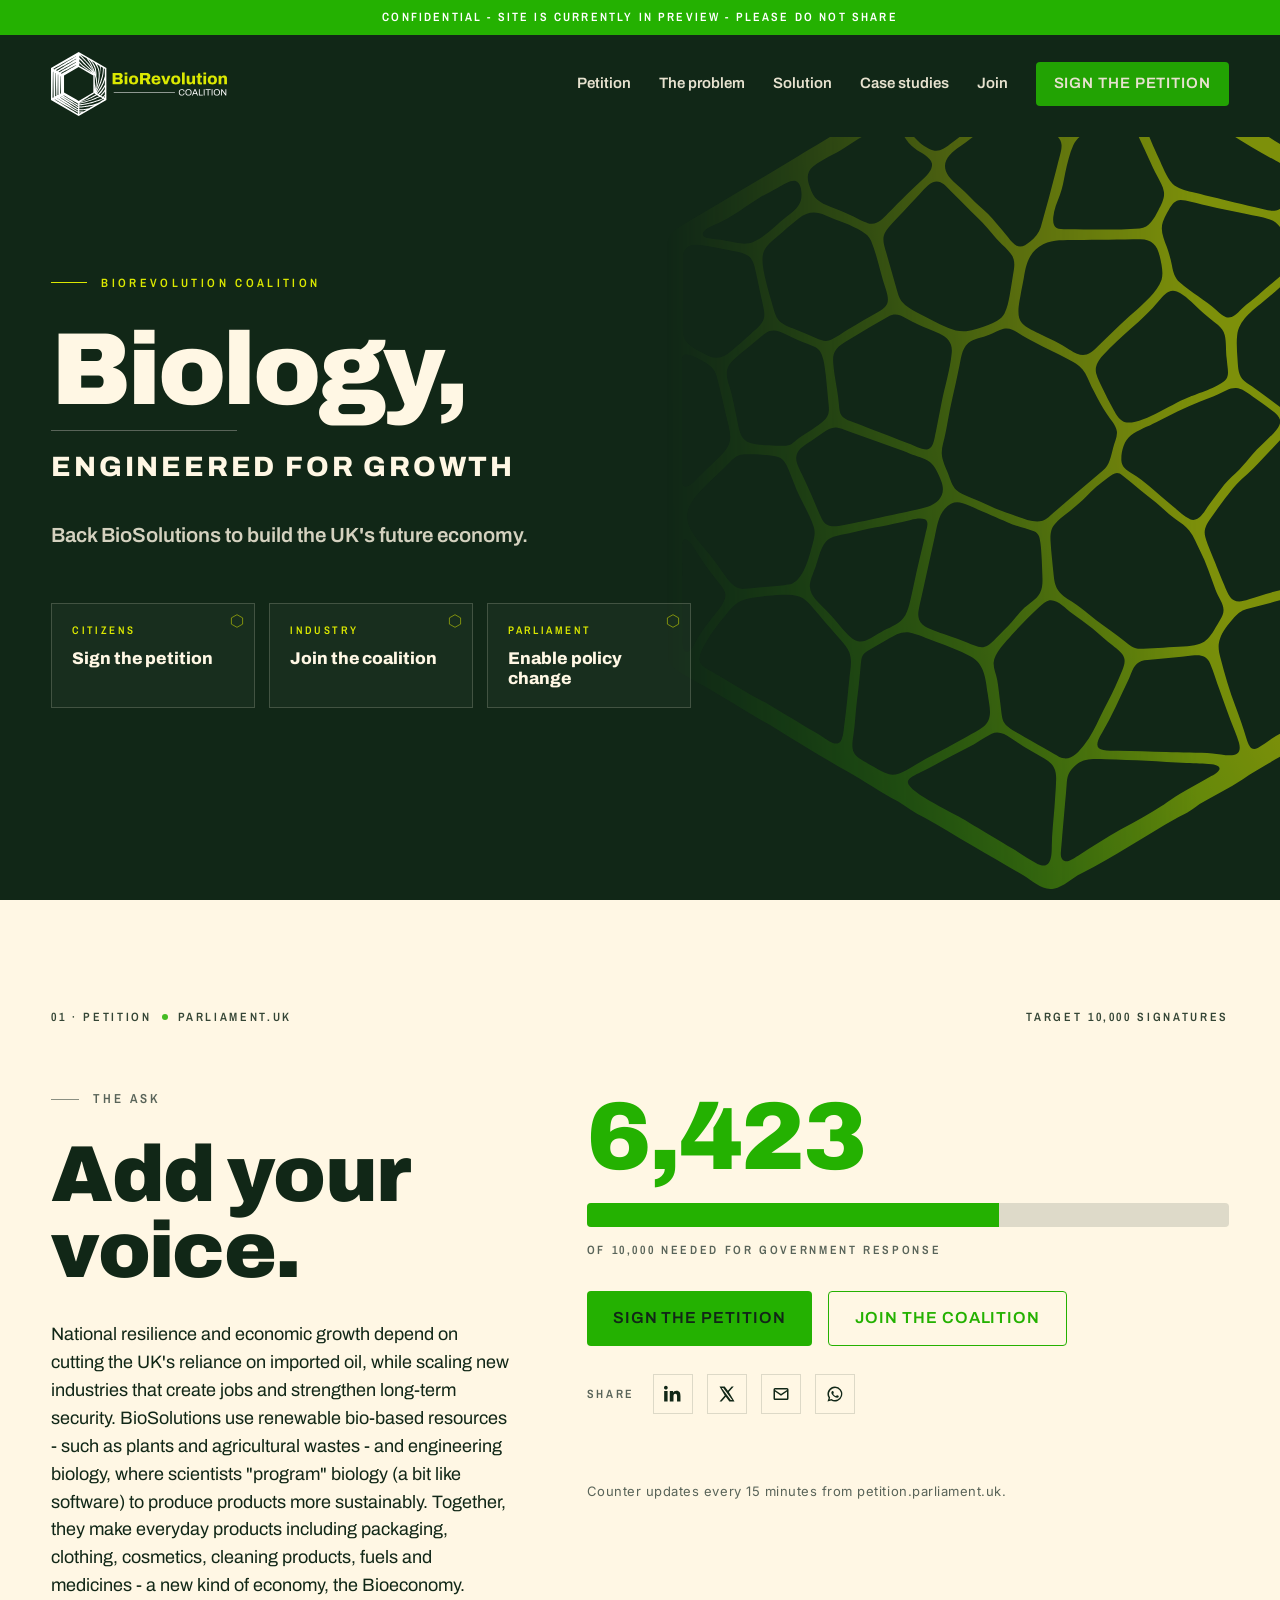
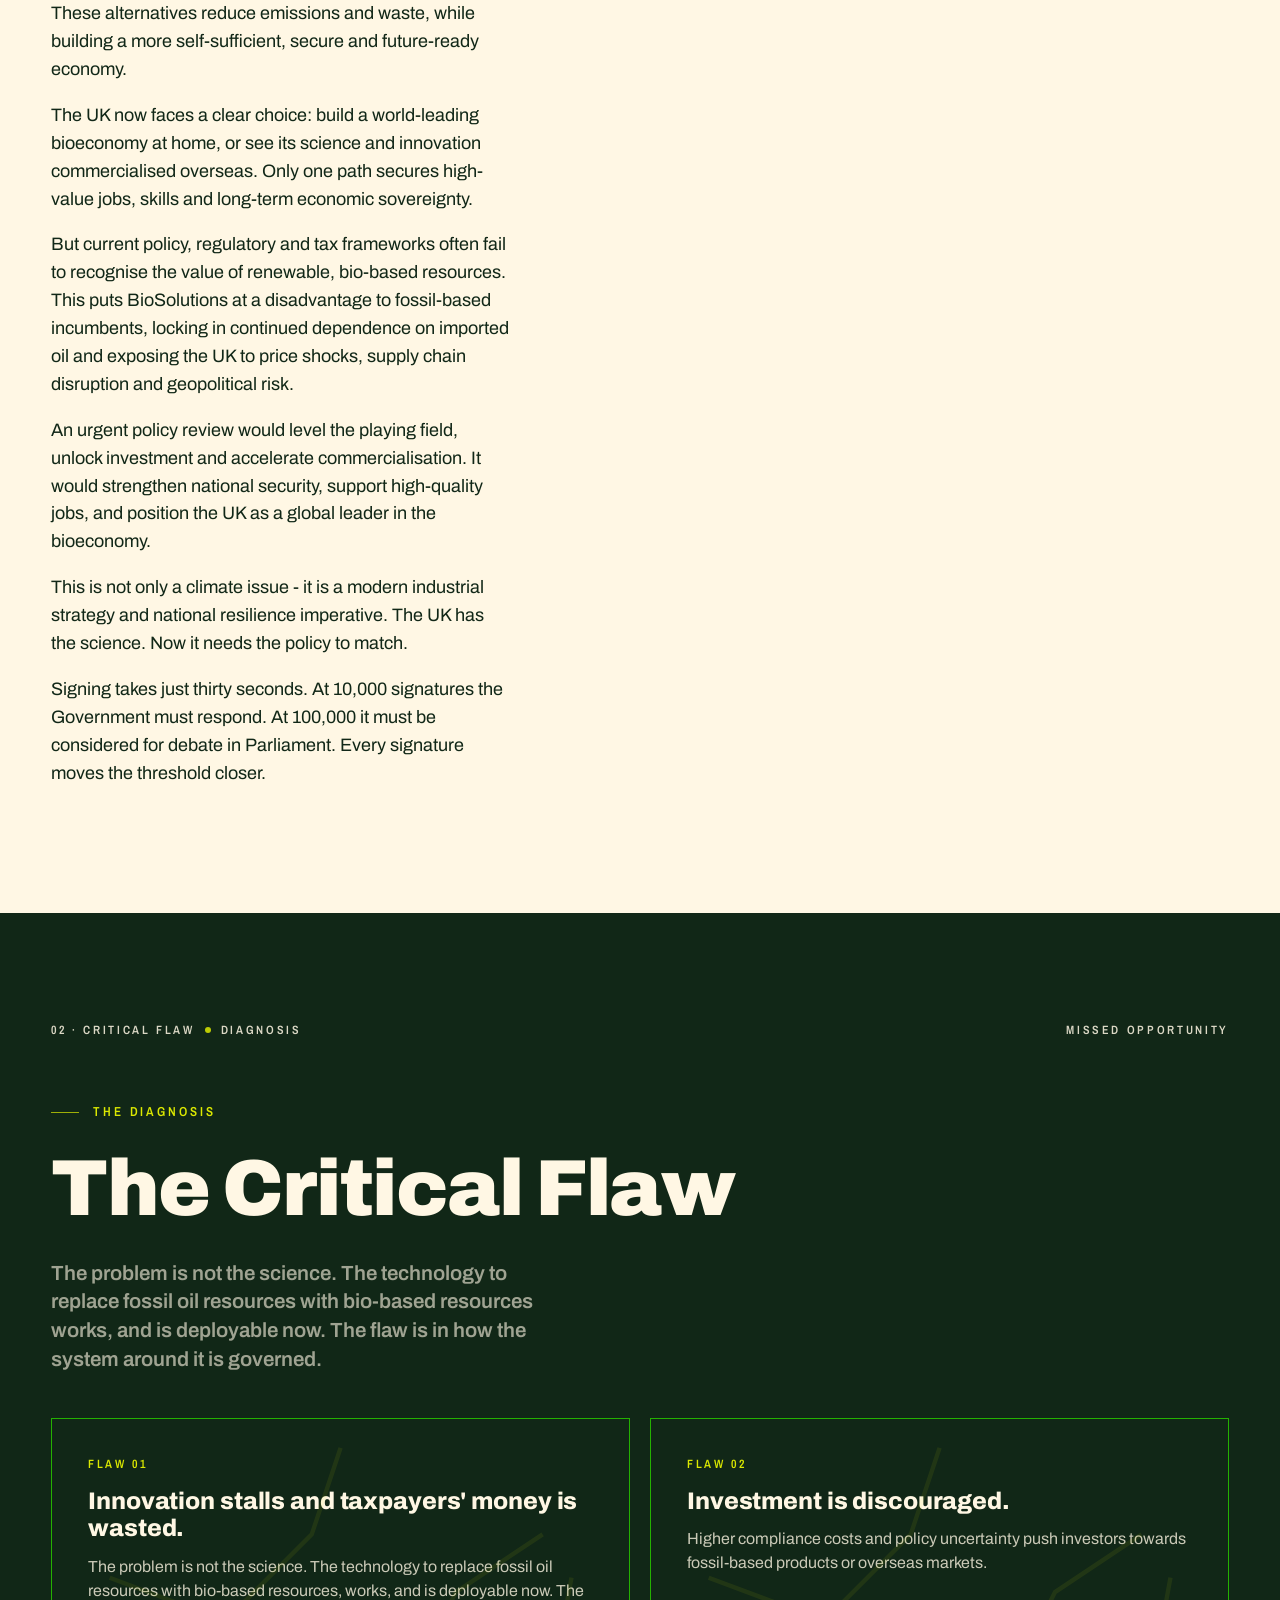
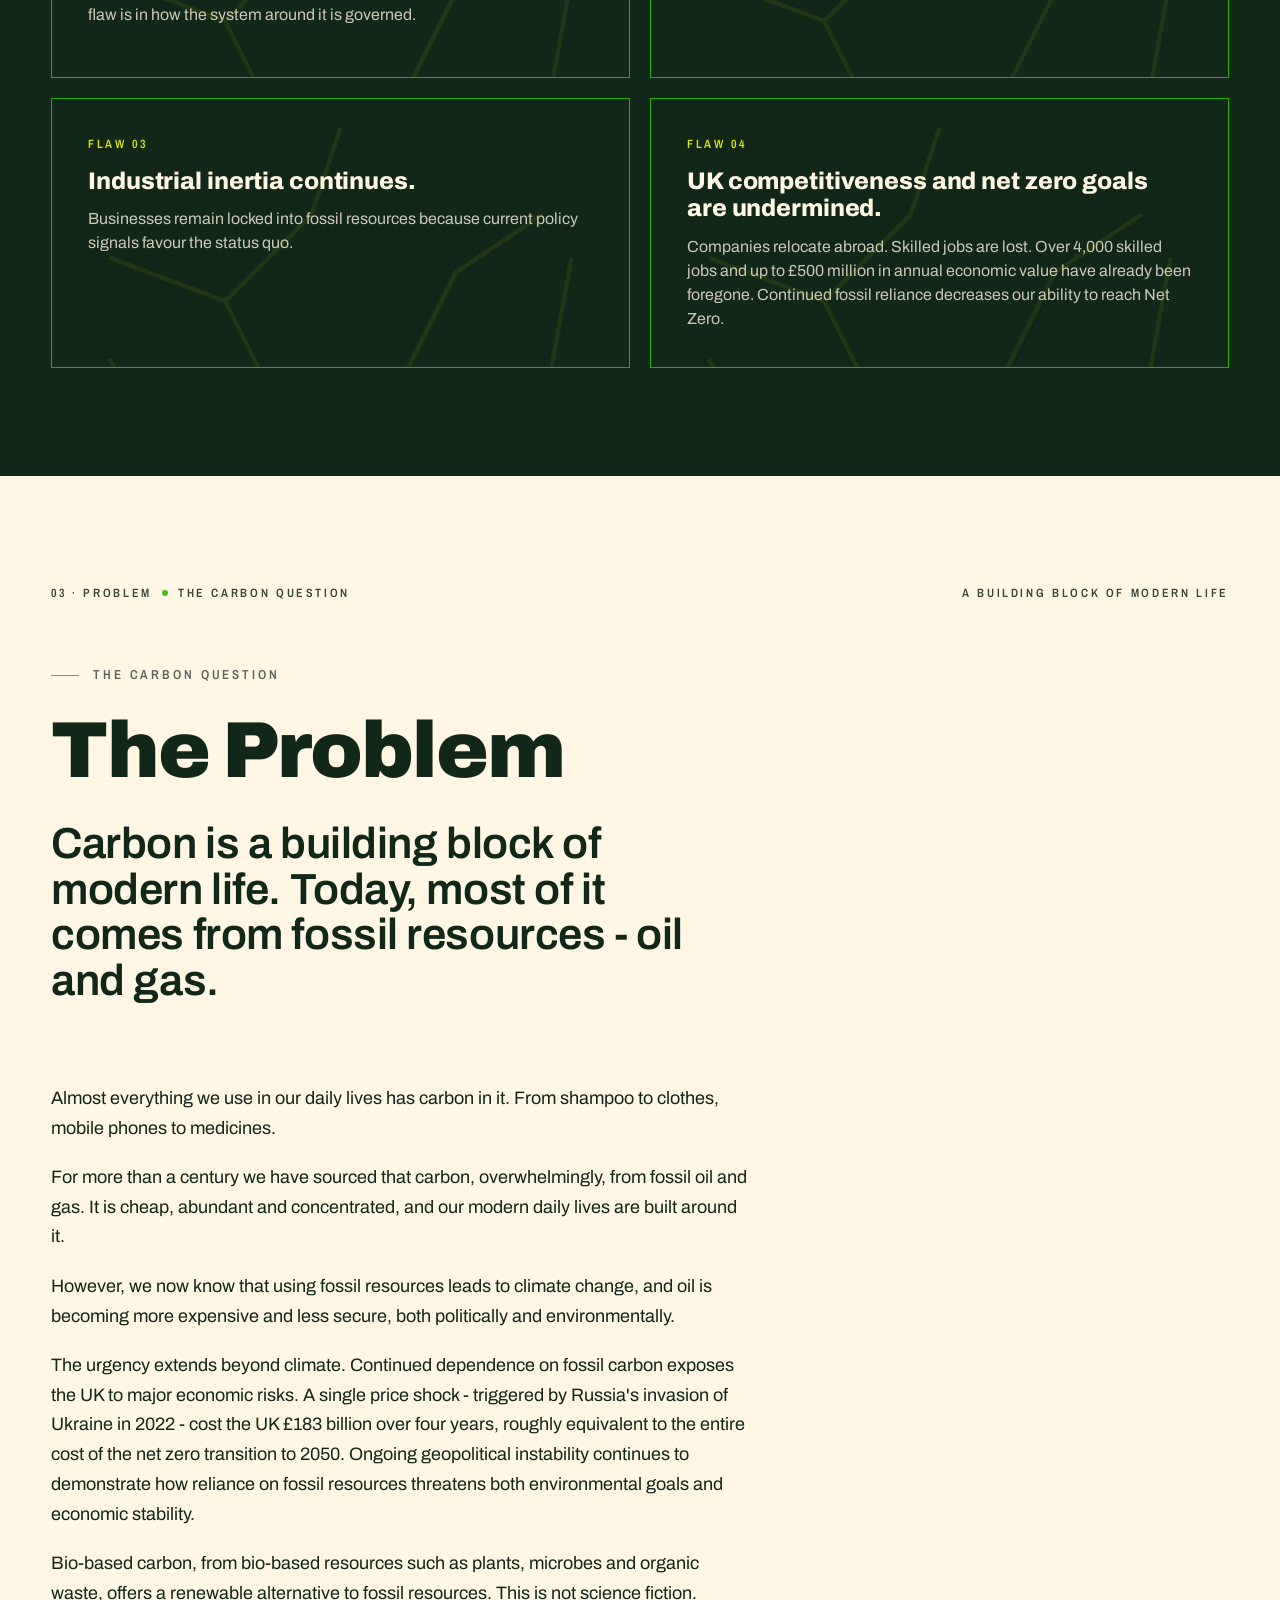
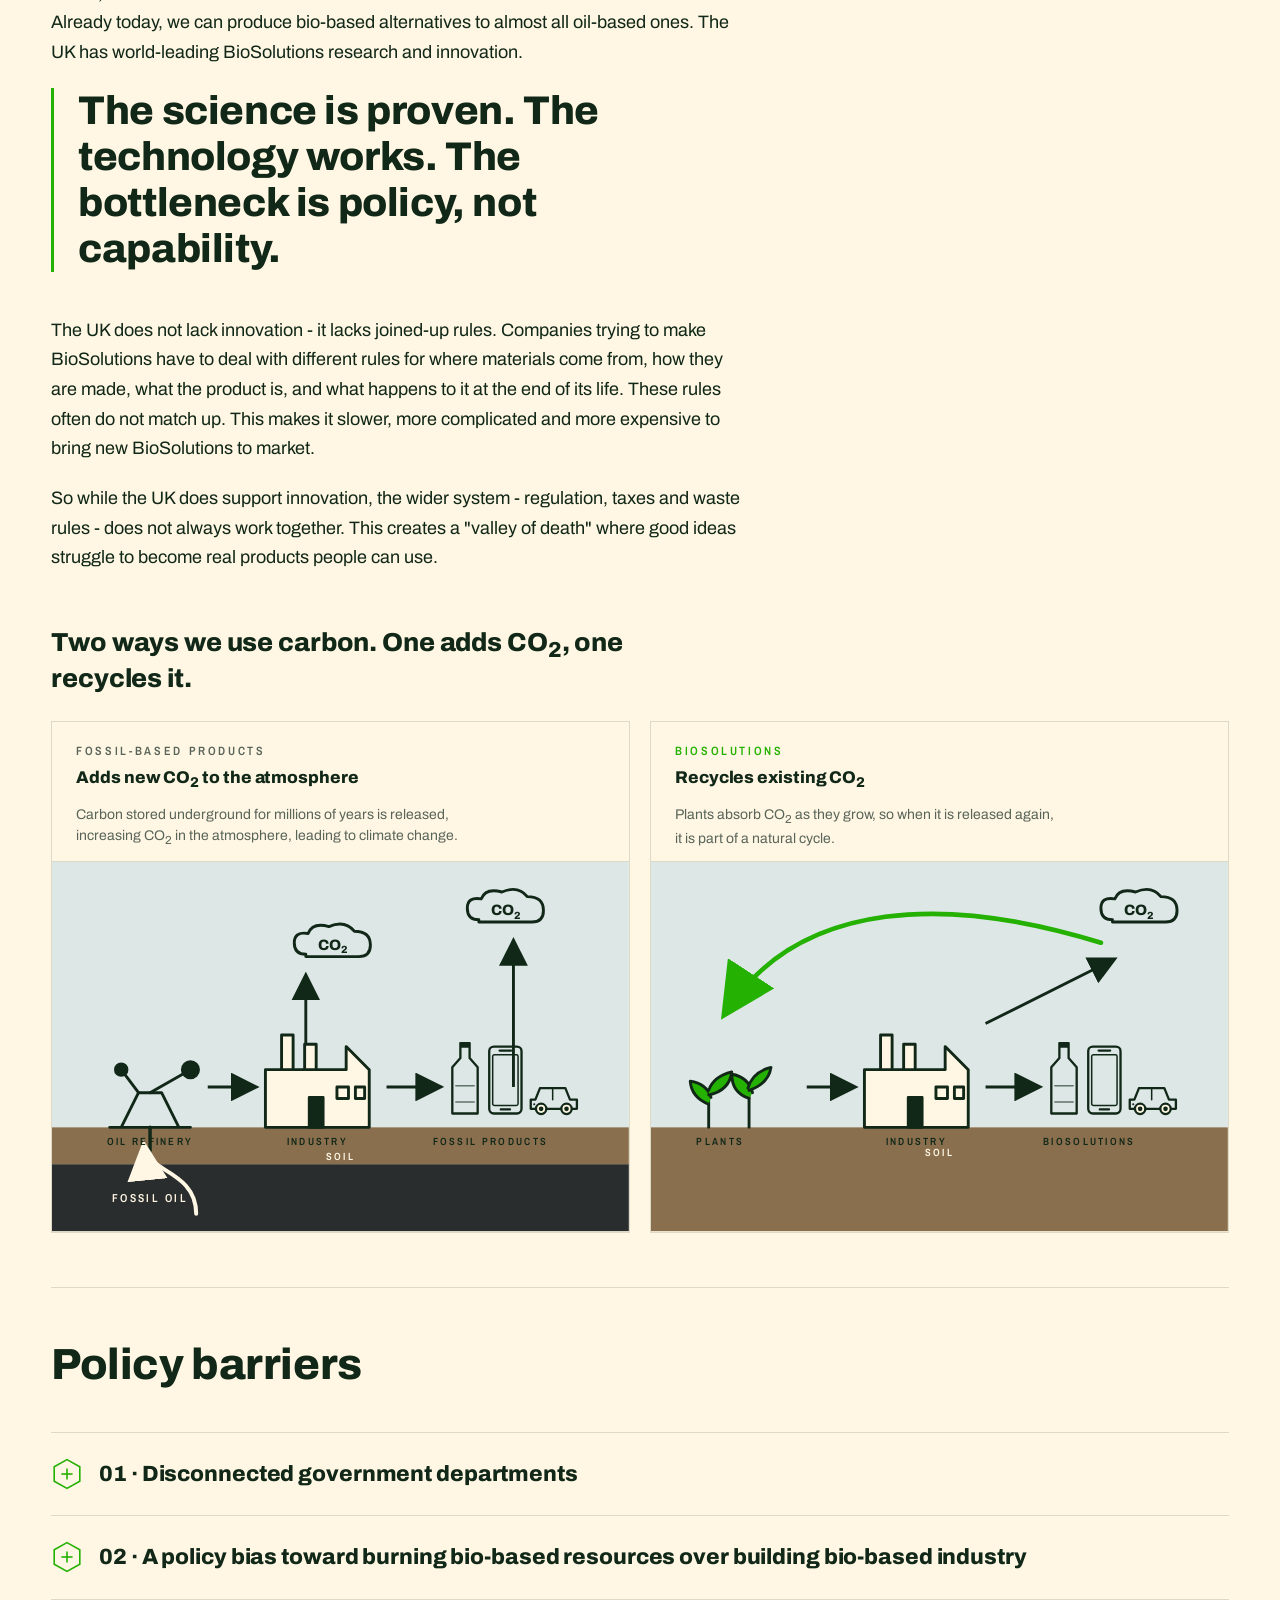
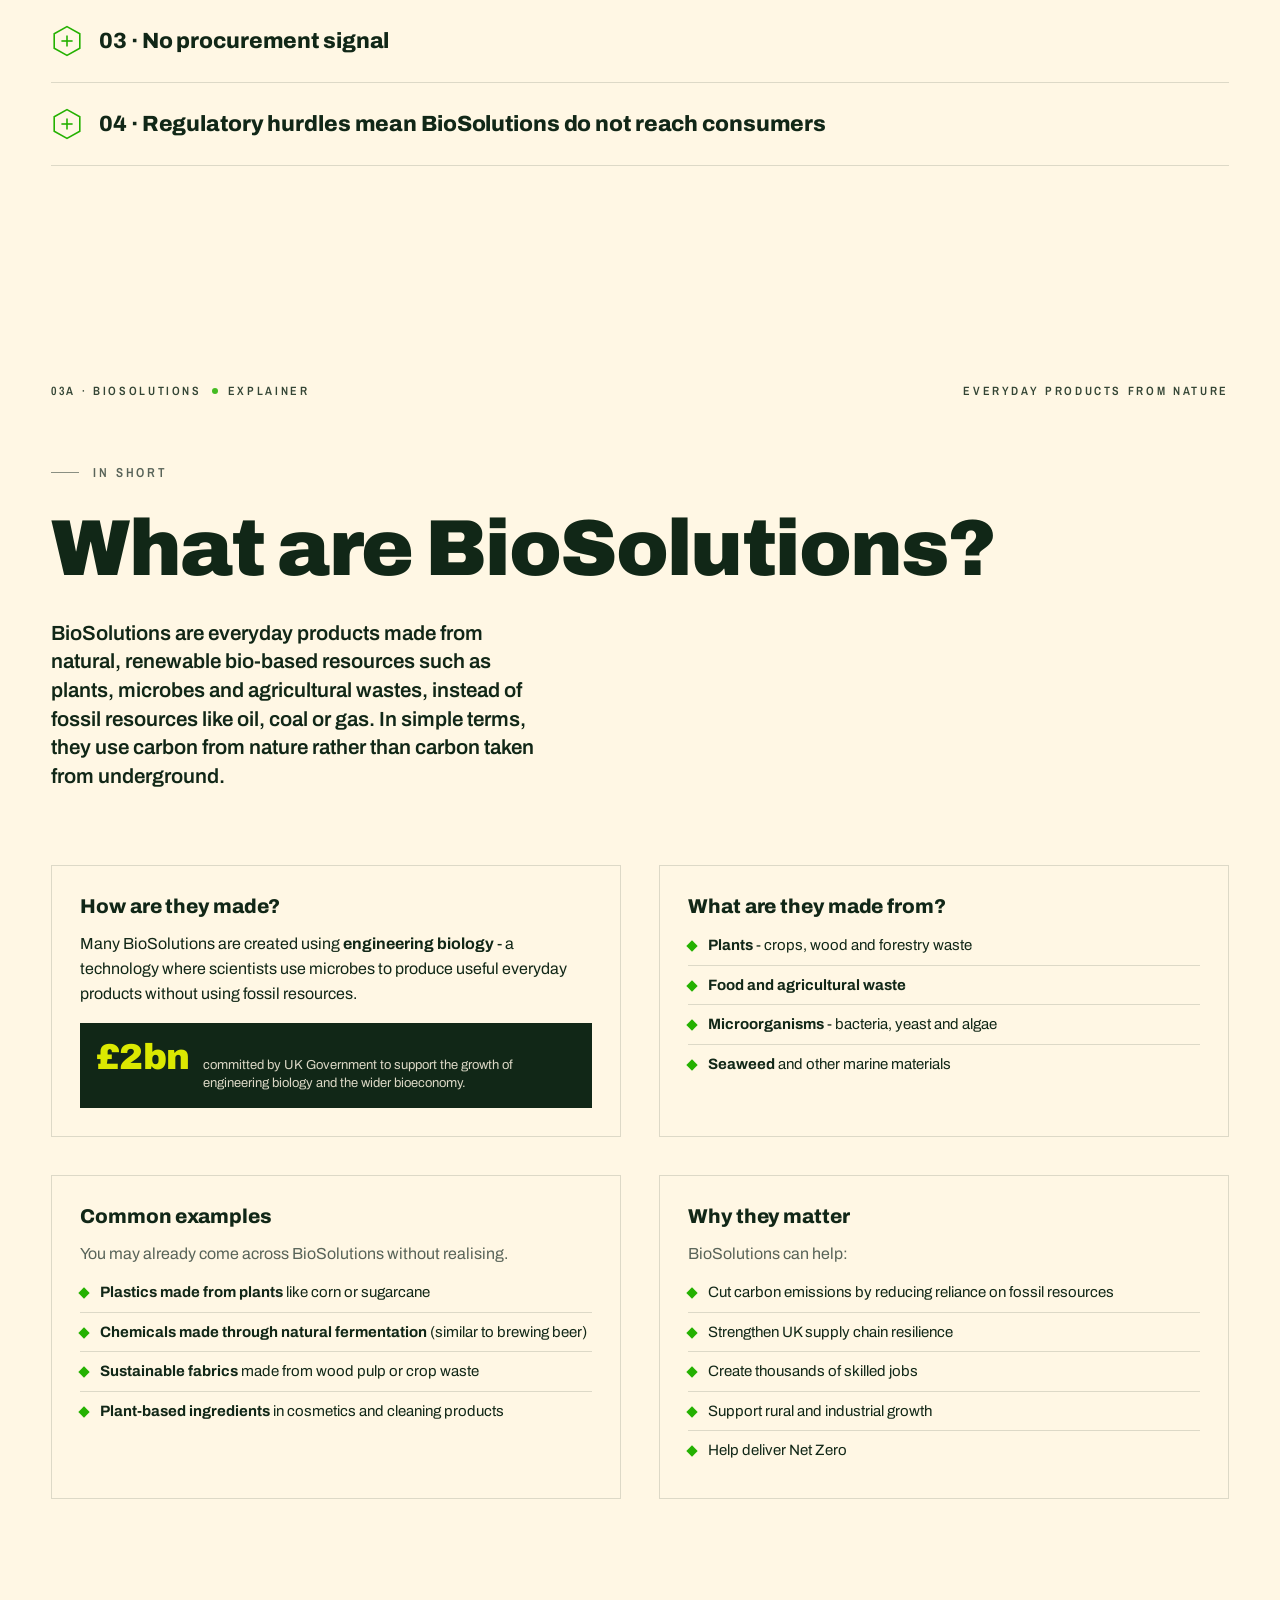
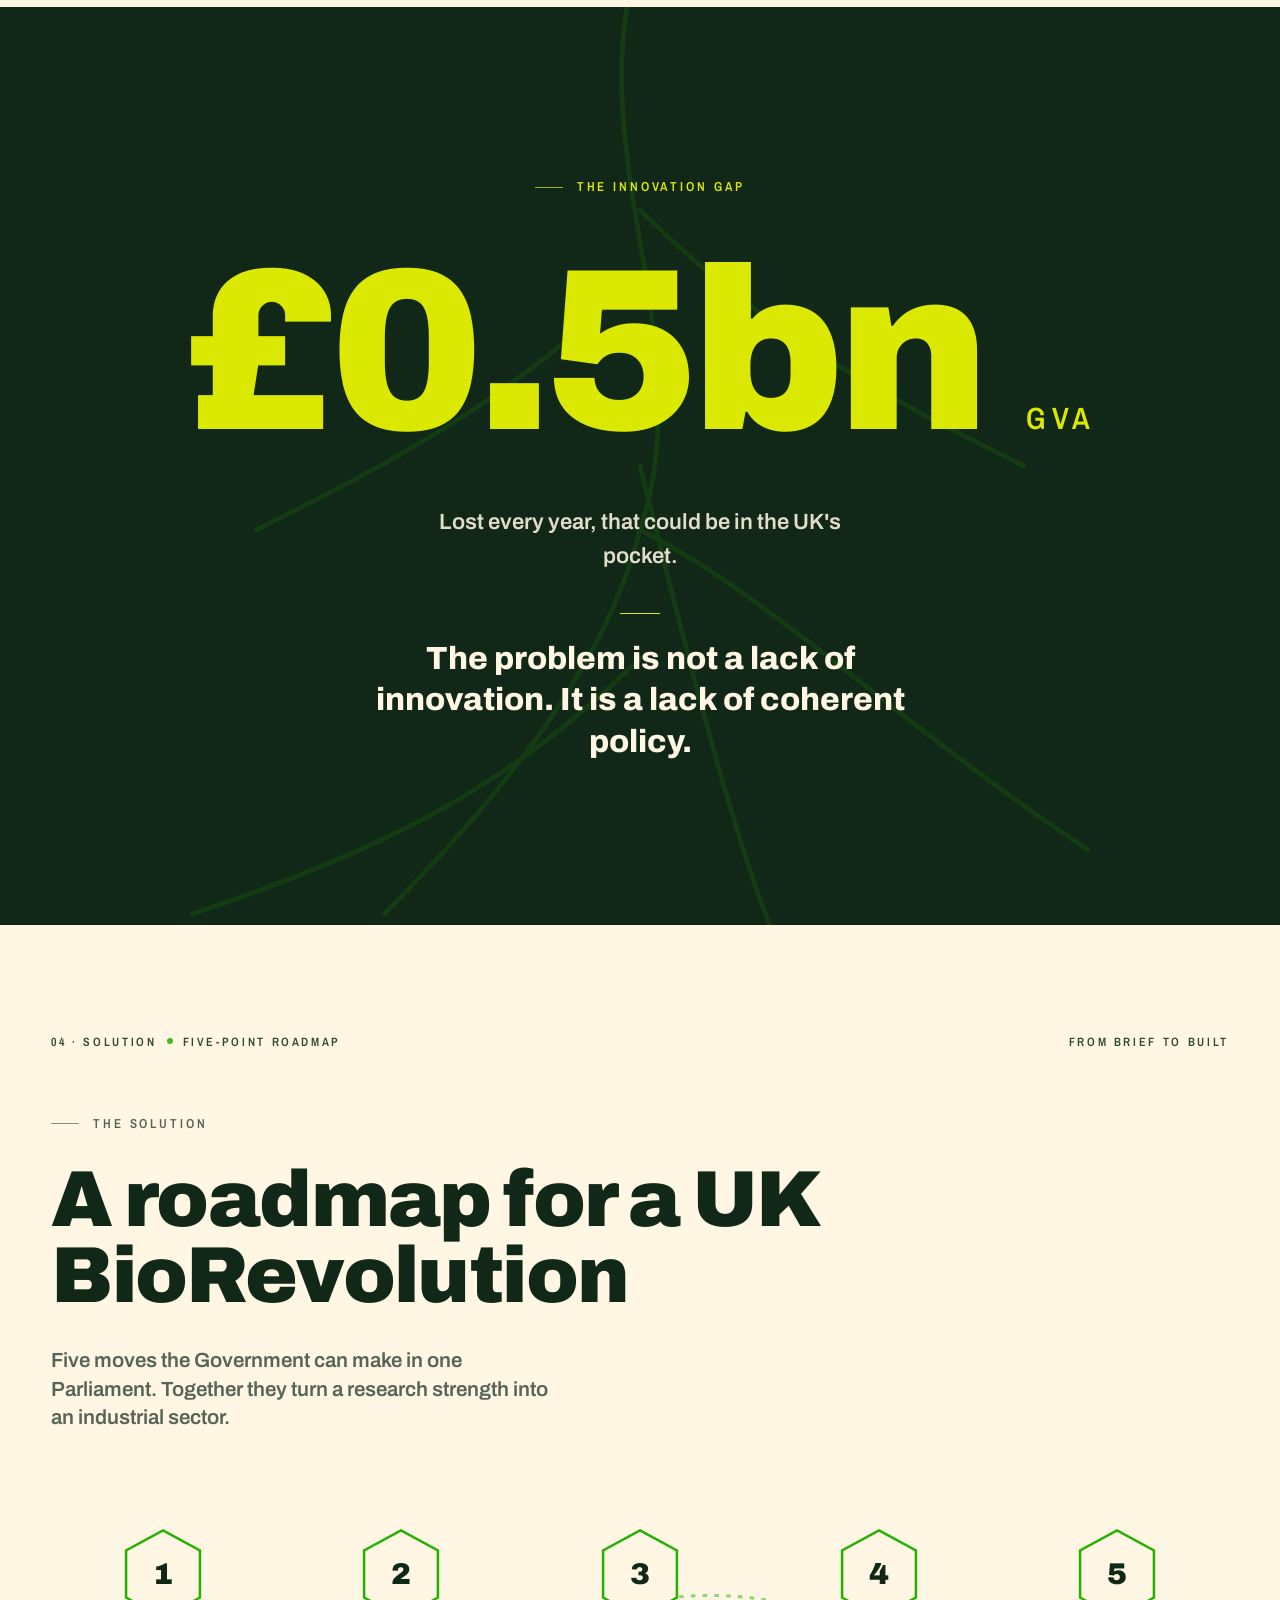
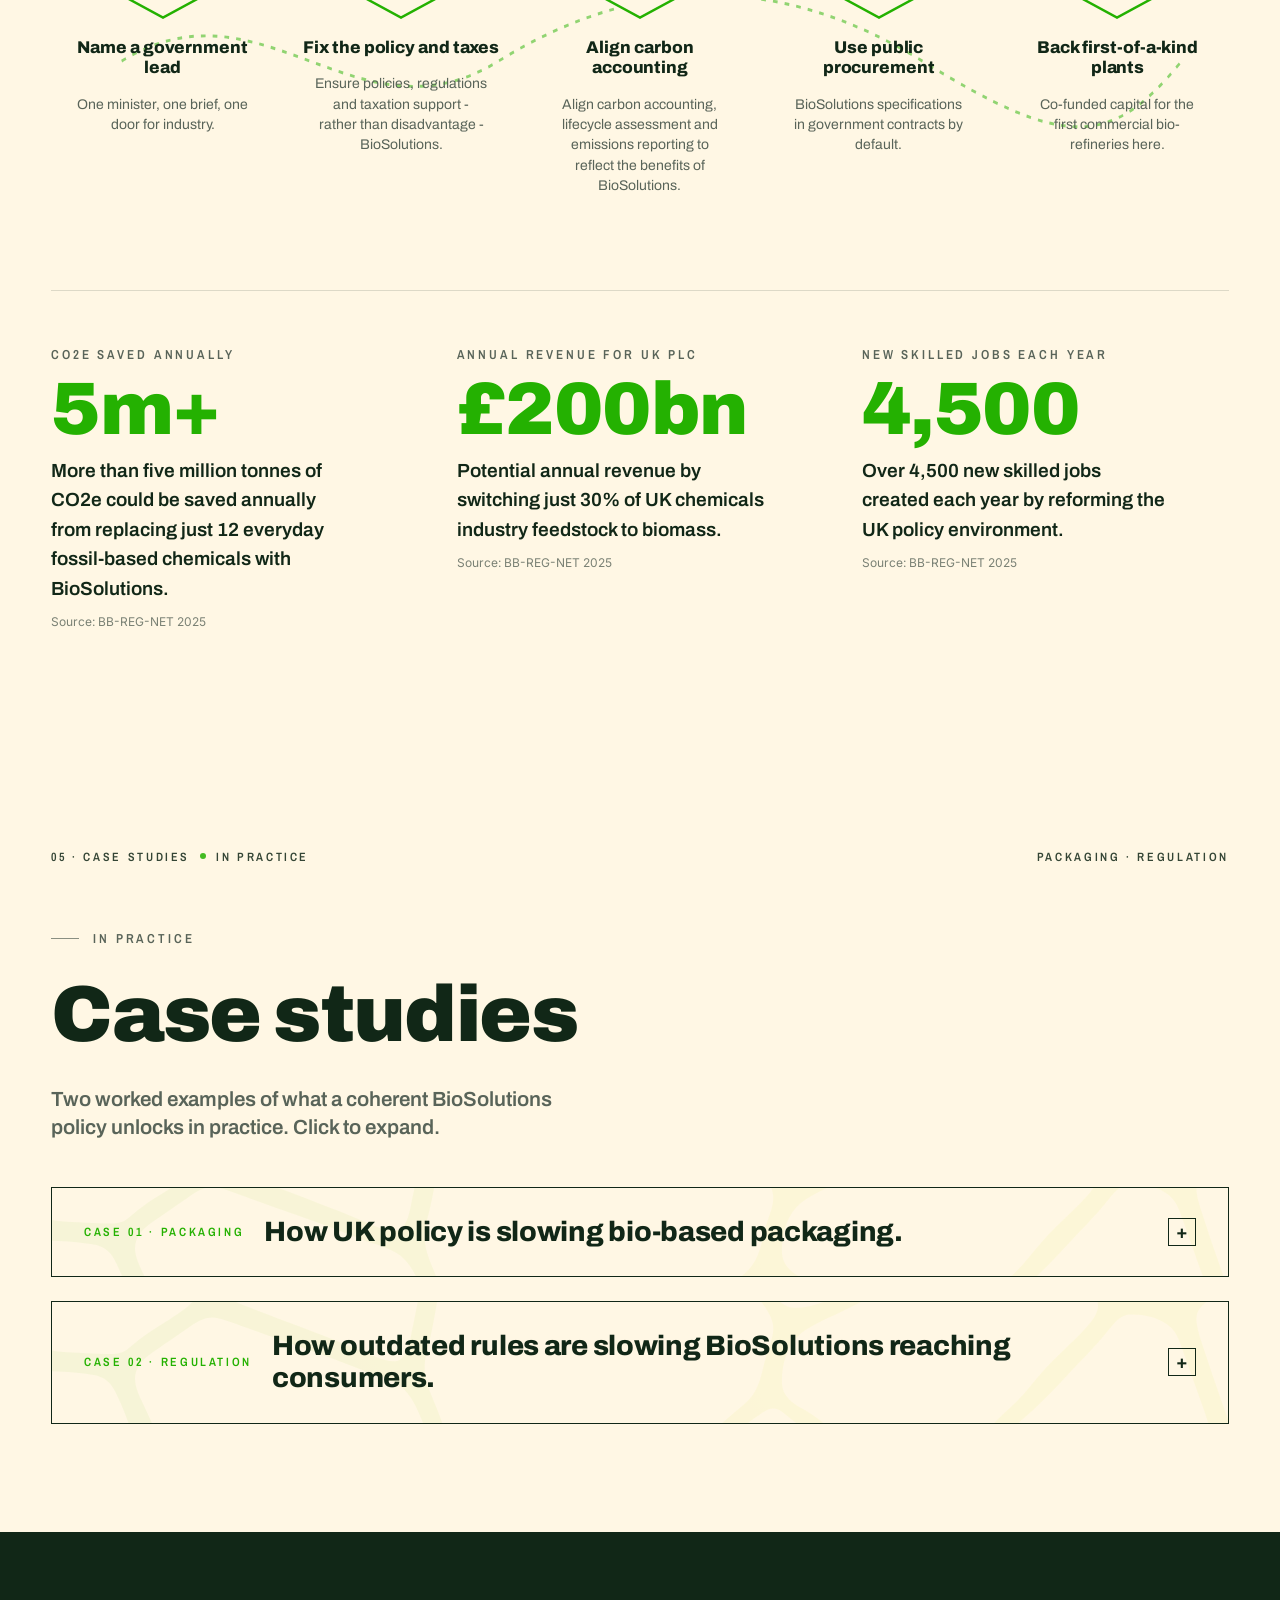
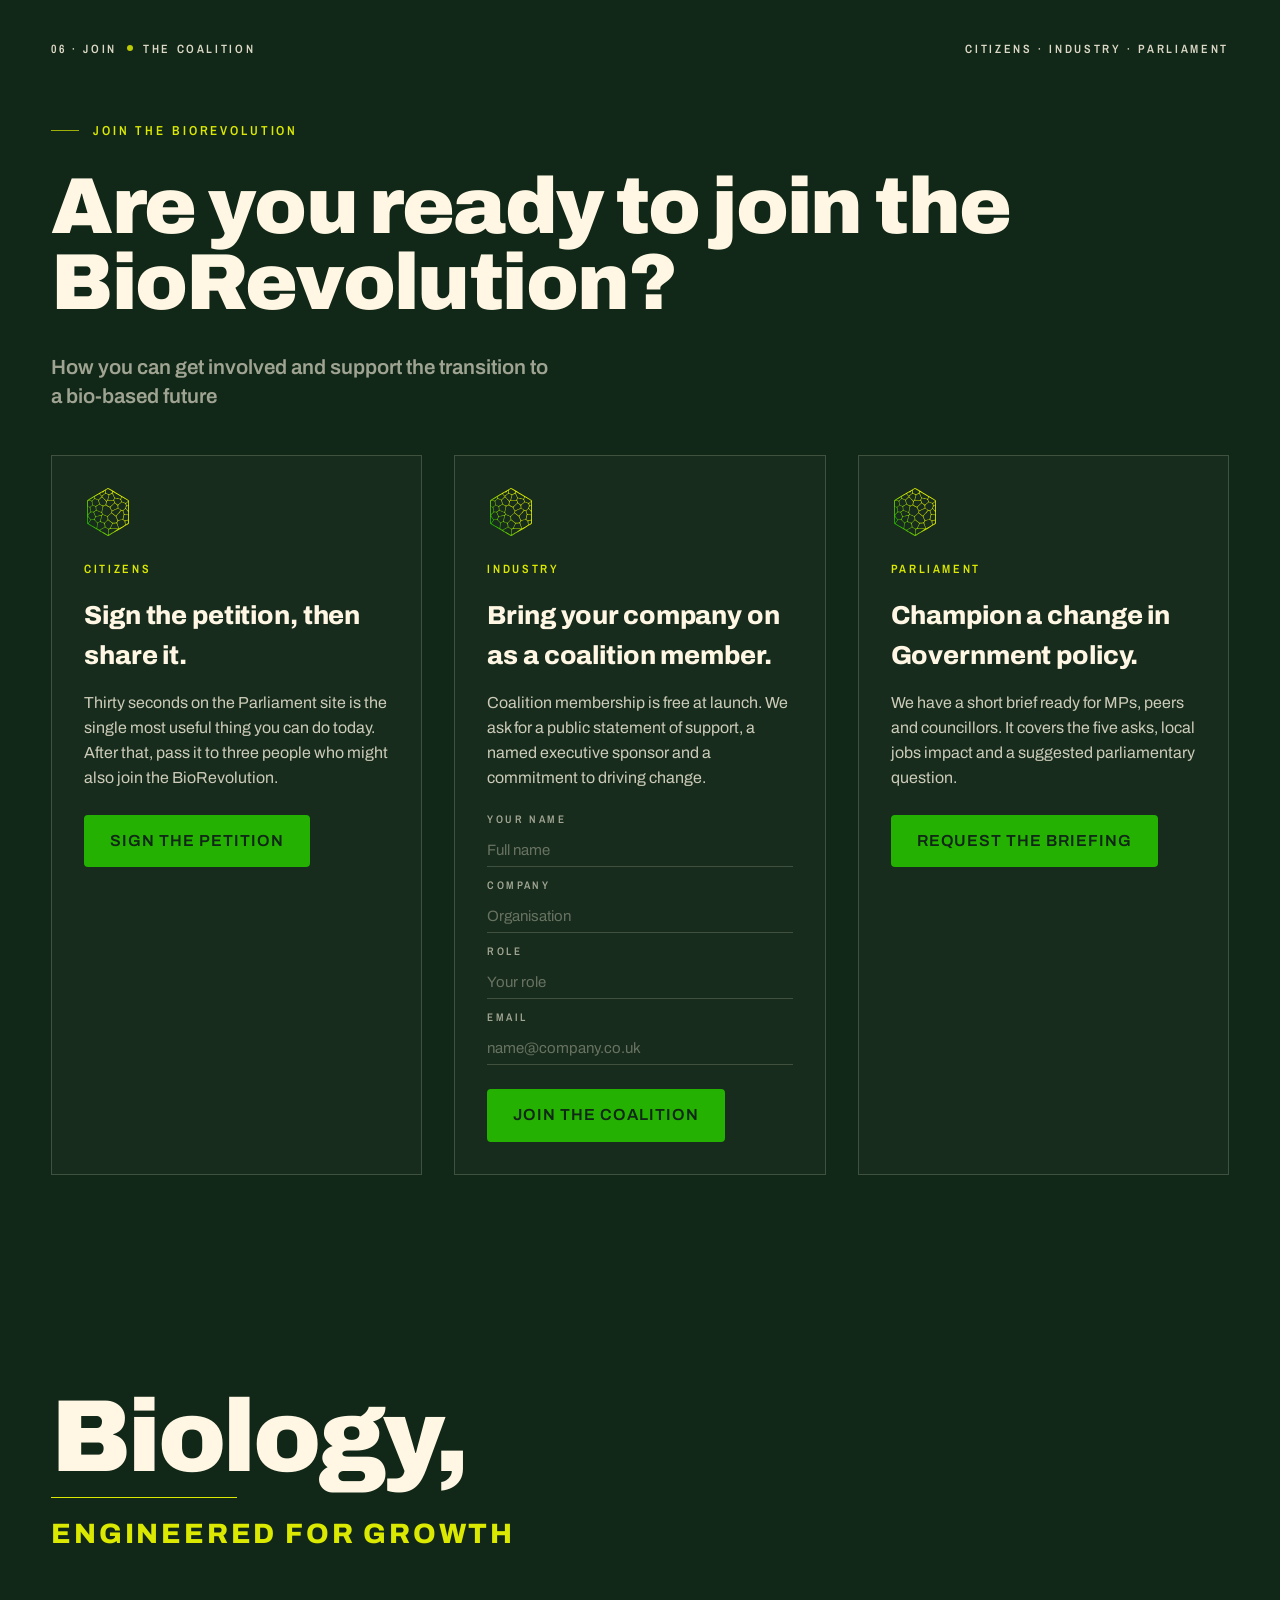
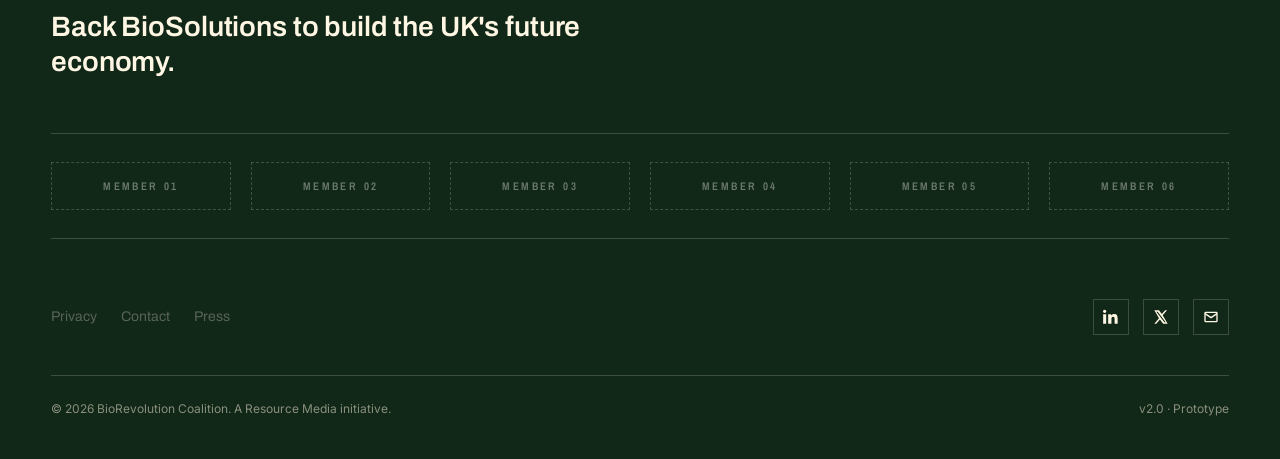
==== index.html @ d301759c "Apply Jen's feedback across the site - Hero and footer sub-strap switched to 'Back BioSolutions to b" ====
<!doctype html>
<html lang="en-GB">
<head>
  <meta charset="utf-8" />
  <meta name="viewport" content="width=device-width, initial-scale=1" />
  <title>BioRevolution Coalition — Biology, engineered for growth.</title>
  <meta name="description" content="Support the transition to bio-based carbon for the future economy. A coalition brief, and a UK parliamentary petition." />

  <link rel="preconnect" href="https://fonts.googleapis.com">
  <link rel="preconnect" href="https://fonts.gstatic.com" crossorigin>
  <link href="https://fonts.googleapis.com/css2?family=Archivo:wght@400;600;800;900&family=Archivo+Narrow:wght@600&family=Inter:wght@400;500&display=swap" rel="stylesheet">

  <meta name="robots" content="noindex, nofollow, noarchive, nosnippet" />
  <link rel="stylesheet" href="styles.css" />
</head>
<body>

<!-- Confidential banner -->
<div class="preview-banner" role="status">Confidential - site is currently in preview - please do not share</div>

<!-- =========================================================
     Sticky nav  (hidden on hero, solidifies past 80vh)
     ========================================================= -->
<nav class="site-nav" id="siteNav" aria-label="Primary">
  <a class="brand" href="#top">
    <img src="Images/BioRevolutions-white%20with%20yellow%20text.svg" alt="BioRevolution Coalition" />
  </a>
  <div class="links">
    <a href="#petition">Petition</a>
    <a href="#problem">The problem</a>
    <a href="#solution">Solution</a>
    <a href="#case-studies">Case studies</a>
    <a href="#join">Join</a>
    <a class="btn" href="#petition">Sign the petition</a>
  </div>
</nav>


<!-- =========================================================
     S1  HERO  (dark)
     ========================================================= -->
<section class="hero" id="top" aria-labelledby="heroStrap">
  <div class="hero-copy">
    <div class="eyebrow">BioRevolution Coalition</div>

    <!-- Strapline lockup (reserved treatment) -->
    <div class="lockup" id="heroStrap">
      <div class="one">Biology,</div>
      <div class="rule-line"></div>
      <div class="two-l">Engineered for growth</div>
    </div>

    <p class="deck">Back BioSolutions to build the UK's future economy.</p>

    <!-- Three audience CTAs -->
    <div class="cta-audiences" role="list">
      <a href="#petition" role="listitem">
        <span class="who">Citizens</span>
        <span class="action">Sign the petition</span>
      </a>
      <a href="#join" role="listitem">
        <span class="who">Industry</span>
        <span class="action">Join the coalition</span>
      </a>
      <a href="#join" role="listitem">
        <span class="who">Parliament</span>
        <span class="action">Enable policy change</span>
      </a>
    </div>
  </div>

  <!-- Hero art: Organic Lattice -->
  <div class="hero-art" aria-hidden="true">
    <img src="Images/Organic-Lattice1.svg" alt="" />
  </div>

</section>


<!-- =========================================================
     S2  PETITION  (light)
     ========================================================= -->
<section class="bk light" id="petition" aria-labelledby="petitionH2">
  <div class="wrap">
    <div class="running">
      <span>01 · Petition<span class="dot"></span>Parliament.uk</span>
      <span>Target 10,000 signatures</span>
    </div>

    <div class="petition-grid">
      <div>
        <span class="label">The ask</span>
        <h2 class="h1" id="petitionH2">Add your voice.</h2>

        <div class="body">
          <p>National resilience and economic growth depend on cutting the UK's reliance on imported oil, while scaling new industries that create jobs and strengthen long-term security. BioSolutions use renewable bio-based resources - such as plants and agricultural wastes - and engineering biology, where scientists "program" biology (a bit like software) to produce products more sustainably. Together, they make everyday products including packaging, clothing, cosmetics, cleaning products, fuels and medicines - a new kind of economy, the Bioeconomy. These alternatives reduce emissions and waste, while building a more self-sufficient, secure and future-ready economy.</p>

          <p>The UK now faces a clear choice: build a world-leading bioeconomy at home, or see its science and innovation commercialised overseas. Only one path secures high-value jobs, skills and long-term economic sovereignty.</p>

          <p>But current policy, regulatory and tax frameworks often fail to recognise the value of renewable, bio-based resources. This puts BioSolutions at a disadvantage to fossil-based incumbents, locking in continued dependence on imported oil and exposing the UK to price shocks, supply chain disruption and geopolitical risk.</p>

          <p>An urgent policy review would level the playing field, unlock investment and accelerate commercialisation. It would strengthen national security, support high-quality jobs, and position the UK as a global leader in the bioeconomy.</p>

          <p>This is not only a climate issue - it is a modern industrial strategy and national resilience imperative. The UK has the science. Now it needs the policy to match.</p>

          <p>Signing takes just thirty seconds. At 10,000 signatures the Government must respond. At 100,000 it must be considered for debate in Parliament. Every signature moves the threshold closer.</p>
        </div>
      </div>

      <div>
        <div class="progress" aria-label="Petition progress">
          <div class="count" id="petitionCount">6,423</div>
          <div class="track"><div class="fill" id="petitionFill" style="width: 64.23%;"></div></div>
          <div class="cap">Of 10,000 needed for government response</div>
        </div>

        <div class="btn-row" style="margin-top: 32px;">
          <a class="btn" href="#" target="_blank" rel="noopener">Sign the petition</a>
          <a class="btn secondary" href="#join">Join the coalition</a>
        </div>

        <div class="share-strip" aria-label="Share">
          <span class="lbl">Share</span>

          <a href="#" aria-label="Share on LinkedIn">
            <svg viewBox="0 0 24 24" fill="currentColor" aria-hidden="true"><path d="M4.98 3.5C4.98 4.88 3.87 6 2.5 6S0 4.88 0 3.5 1.12 1 2.5 1s2.48 1.12 2.48 2.5zM.22 8h4.56v14H.22V8zm7.5 0h4.37v1.92h.06c.61-1.15 2.1-2.36 4.33-2.36 4.63 0 5.48 3.04 5.48 7v7.44h-4.56v-6.6c0-1.57-.03-3.6-2.2-3.6-2.2 0-2.54 1.72-2.54 3.49V22H7.72V8z"/></svg>
          </a>
          <a href="#" aria-label="Share on X">
            <svg viewBox="0 0 24 24" fill="currentColor" aria-hidden="true"><path d="M18.244 2H21l-6.52 7.45L22 22h-6.82l-4.76-6.22L4.8 22H2l7-8 -7-12h6.92l4.29 5.66L18.244 2zM17 20h2L7 4H5l12 16z"/></svg>
          </a>
          <a href="#" aria-label="Share by email">
            <svg viewBox="0 0 24 24" fill="none" stroke="currentColor" stroke-width="2" aria-hidden="true"><rect x="3" y="5" width="18" height="14" rx="1"/><path d="M3 7l9 6 9-6"/></svg>
          </a>
          <a href="#" aria-label="Share on WhatsApp">
            <svg viewBox="0 0 24 24" fill="currentColor" aria-hidden="true"><path d="M12 2a10 10 0 00-8.46 15.3L2 22l4.85-1.27A10 10 0 1012 2zm0 18a8 8 0 01-4.08-1.12l-.29-.17-2.88.75.77-2.8-.19-.3A8 8 0 1112 20zm4.55-5.58c-.25-.12-1.47-.72-1.7-.8s-.4-.12-.56.13-.64.8-.79.97-.29.19-.54.06a6.5 6.5 0 01-1.92-1.19 7.22 7.22 0 01-1.33-1.66c-.14-.24 0-.37.11-.49s.25-.29.37-.43a1.72 1.72 0 00.24-.41.45.45 0 000-.43c-.06-.12-.56-1.35-.77-1.84s-.4-.42-.56-.43h-.47a.9.9 0 00-.65.3 2.74 2.74 0 00-.86 2.05 4.75 4.75 0 001 2.5 10.89 10.89 0 004.15 3.67 4.8 4.8 0 002.93.61 2.48 2.48 0 001.63-1.15 2.02 2.02 0 00.14-1.15c-.06-.1-.23-.17-.48-.29z"/></svg>
          </a>
        </div>

        <p class="caption pad-t">Counter updates every 15 minutes from petition.parliament.uk. <!-- PLACEHOLDER: prototype uses hard-coded value; wire to API in phase 4 --></p>
      </div>
    </div>
  </div>
</section>


<!-- =========================================================
     S3  CRITICAL FLAW  (dark)
     ========================================================= -->
<section class="bk dark" id="flaw" aria-labelledby="flawH2">
  <div class="wrap">
    <div class="running">
      <span>02 · Critical flaw<span class="dot"></span>Diagnosis</span>
      <span>Missed opportunity</span>
    </div>

    <span class="label">The diagnosis</span>
    <h2 class="h1" id="flawH2">The Critical Flaw</h2>
    <p class="lead muted tight">The problem is not the science. The technology to replace fossil oil resources with bio-based resources works, and is deployable now. The flaw is in how the system around it is governed.</p>

    <div class="flaw-grid">
      <article class="hex-card">
        <div class="n">Flaw 01</div>
        <h4>Innovation stalls and taxpayers' money is wasted.</h4>
        <p>The problem is not the science. The technology to replace fossil oil resources with bio-based resources, works, and is deployable now. The flaw is in how the system around it is governed.</p>
      </article>
      <article class="hex-card">
        <div class="n">Flaw 02</div>
        <h4>Investment is discouraged.</h4>
        <p>Higher compliance costs and policy uncertainty push investors towards fossil-based products or overseas markets.</p>
      </article>
      <article class="hex-card">
        <div class="n">Flaw 03</div>
        <h4>Industrial inertia continues.</h4>
        <p>Businesses remain locked into fossil resources because current policy signals favour the status quo.</p>
      </article>
      <article class="hex-card">
        <div class="n">Flaw 04</div>
        <h4>UK competitiveness and net zero goals are undermined.</h4>
        <p>Companies relocate abroad. Skilled jobs are lost. Over 4,000 skilled jobs and up to £500 million in annual economic value have already been foregone. Continued fossil reliance decreases our ability to reach Net Zero.</p>
      </article>
    </div>
  </div>
</section>


<!-- =========================================================
     S4  THE PROBLEM  (light, long-read)
     ========================================================= -->
<section class="bk light" id="problem" aria-labelledby="problemH2">
  <div class="wrap">
    <div class="running">
      <span>03 · Problem<span class="dot"></span>The carbon question</span>
      <span>A building block of modern life</span>
    </div>

    <span class="label">The carbon question</span>
    <h2 class="h1" id="problemH2">The Problem</h2>
    <h3 class="h2" style="font-weight: 600; max-width: 26ch;">Carbon is a building block of modern life. Today, most of it comes from fossil resources - oil and gas.</h3>

    <div class="problem-body pad-t">
      <p>Almost everything we use in our daily lives has carbon in it. From shampoo to clothes, mobile phones to medicines.</p>

      <p>For more than a century we have sourced that carbon, overwhelmingly, from fossil oil and gas. It is cheap, abundant and concentrated, and our modern daily lives are built around it.</p>

      <p>However, we now know that using fossil resources leads to climate change, and oil is becoming more expensive and less secure, both politically and environmentally.</p>

      <p>The urgency extends beyond climate. Continued dependence on fossil carbon exposes the UK to major economic risks. A single price shock - triggered by Russia's invasion of Ukraine in 2022 - cost the UK £183 billion over four years, roughly equivalent to the entire cost of the net zero transition to 2050. Ongoing geopolitical instability continues to demonstrate how reliance on fossil resources threatens both environmental goals and economic stability.</p>

      <p>Bio-based carbon, from bio-based resources such as plants, microbes and organic waste, offers a renewable alternative to fossil resources. This is not science fiction. Already today, we can produce bio-based alternatives to almost all oil-based ones. The UK has world-leading BioSolutions research and innovation.</p>

      <p class="pull-quote">The science is proven. The technology works. The bottleneck is policy, not capability.</p>

      <p>The UK does not lack innovation - it lacks joined-up rules. Companies trying to make BioSolutions have to deal with different rules for where materials come from, how they are made, what the product is, and what happens to it at the end of its life. These rules often do not match up. This makes it slower, more complicated and more expensive to bring new BioSolutions to market.</p>

      <p>So while the UK does support innovation, the wider system - regulation, taxes and waste rules - does not always work together. This creates a "valley of death" where good ideas struggle to become real products people can use.</p>
    </div>

    <!-- Two Ways We Use Carbon: One Adds CO2, One Recycles It (per Jen's concept) -->
    <figure class="carbon-compare">
      <figcaption class="carbon-compare-title">Two ways we use carbon. One adds CO<sub>2</sub>, one recycles it.</figcaption>

      <div class="carbon-compare-grid">

        <!-- LEFT: Fossil-based products = adds new CO2 -->
        <div class="carbon-side fossil">
          <div class="carbon-side-head">
            <div class="carbon-side-tag">Fossil-based products</div>
            <div class="carbon-side-sub">Adds new CO<sub>2</sub> to the atmosphere</div>
            <p class="carbon-side-cap">Carbon stored underground for millions of years is released, increasing CO<sub>2</sub> in the atmosphere, leading to climate change.</p>
          </div>

          <svg class="carbon-side-svg" viewBox="0 0 500 320" xmlns="http://www.w3.org/2000/svg" aria-hidden="true">
            <!-- Sky -->
            <rect x="0" y="0" width="500" height="230" fill="#DCE7E6"/>
            <!-- Soil -->
            <rect x="0" y="230" width="500" height="32" fill="#8A6F4F"/>
            <!-- Fossil oil layer -->
            <rect x="0" y="262" width="500" height="58" fill="#2A2D2E"/>

            <!-- CO2 clouds -->
            <g class="co2-cloud" transform="translate(210 60)">
              <path d="M10 20 Q 0 20 0 10 Q 0 0 12 2 Q 16 -8 30 -4 Q 44 -10 52 0 Q 66 0 66 12 Q 66 22 56 22 L 10 22 Z" fill="none" stroke="#112717" stroke-width="2.5" stroke-linejoin="round"/>
              <text x="33" y="16" text-anchor="middle" fill="#112717" font-family="Archivo" font-weight="800" font-size="13">CO<tspan font-size="9" dy="3">2</tspan></text>
            </g>
            <g class="co2-cloud" transform="translate(360 30)">
              <path d="M10 20 Q 0 20 0 10 Q 0 0 12 2 Q 16 -8 30 -4 Q 44 -10 52 0 Q 66 0 66 12 Q 66 22 56 22 L 10 22 Z" fill="none" stroke="#112717" stroke-width="2.5" stroke-linejoin="round"/>
              <text x="33" y="16" text-anchor="middle" fill="#112717" font-family="Archivo" font-weight="800" font-size="13">CO<tspan font-size="9" dy="3">2</tspan></text>
            </g>

            <!-- Arrows up to clouds -->
            <path d="M220 190 L 220 100" stroke="#112717" stroke-width="2.5" fill="none" marker-end="url(#arrFossil)"/>
            <path d="M400 195 L 400 70" stroke="#112717" stroke-width="2.5" fill="none" marker-end="url(#arrFossil)"/>

            <!-- Oil refinery (pump jack) -->
            <g transform="translate(50 150)" stroke="#112717" stroke-width="2.5" fill="none" stroke-linejoin="round" stroke-linecap="round">
              <!-- base -->
              <path d="M0 80 L 70 80 M 10 80 L 25 50 L 45 50 L 60 80 Z"/>
              <!-- arm -->
              <path d="M35 50 L 70 30"/>
              <!-- counterweight + pump head -->
              <circle cx="70" cy="30" r="7" fill="#112717"/>
              <path d="M25 50 L 10 30"/>
              <circle cx="10" cy="30" r="5" fill="#112717"/>
              <!-- pump line into ground -->
              <path d="M35 80 L 35 100" stroke-width="3"/>
            </g>

            <!-- Horizontal arrow: refinery -> factory -->
            <path d="M135 195 L 175 195" stroke="#112717" stroke-width="2.5" fill="none" marker-end="url(#arrFossil)"/>

            <!-- Factory -->
            <g transform="translate(185 140)" stroke="#112717" stroke-width="2.5" fill="none" stroke-linejoin="round">
              <path d="M0 90 L 0 40 L 70 40 L 70 20 L 90 40 L 90 90 Z" fill="#FFF7E4"/>
              <!-- chimneys -->
              <rect x="14" y="10" width="10" height="30" fill="#FFF7E4"/>
              <rect x="34" y="18" width="10" height="22" fill="#FFF7E4"/>
              <!-- door + windows -->
              <rect x="38" y="64" width="12" height="26" fill="#112717"/>
              <rect x="62" y="55" width="10" height="10"/>
              <rect x="78" y="55" width="8" height="10"/>
            </g>

            <!-- Horizontal arrow: factory -> products -->
            <path d="M290 195 L 335 195" stroke="#112717" stroke-width="2.5" fill="none" marker-end="url(#arrFossil)"/>

            <!-- Products: bottle, phone, car (refined) -->
            <g transform="translate(345 156)" stroke="#112717" stroke-width="2" fill="none" stroke-linejoin="round" stroke-linecap="round">
              <!-- bottle -->
              <rect x="8" y="0" width="10" height="4" rx="1" fill="#112717" stroke="none"/>
              <path d="M 9 4 L 9 14 L 2 22 L 2 62 L 24 62 L 24 22 L 17 14 L 17 4 Z"/>
              <line x1="5" y1="38" x2="21" y2="38" stroke-width="1.2" opacity=".6"/>
              <line x1="5" y1="52" x2="21" y2="52" stroke-width="1.2" opacity=".6"/>

              <!-- phone -->
              <g transform="translate(34 4)">
                <rect x="0" y="0" width="28" height="58" rx="4"/>
                <rect x="3" y="7" width="22" height="44" rx="1.5" stroke-width="1.3"/>
                <line x1="9" y1="3.5" x2="19" y2="3.5" stroke-width="2" stroke-linecap="round"/>
                <line x1="10" y1="54.5" x2="18" y2="54.5" stroke-width="2" stroke-linecap="round"/>
              </g>

              <!-- car -->
              <g transform="translate(68 28)">
                <!-- body -->
                <path d="M 2 30 L 2 22 L 6 22 L 10 12 L 32 12 L 36 22 L 42 22 L 42 30 Z"/>
                <!-- window pillar -->
                <line x1="21" y1="12" x2="21" y2="22" stroke-width="1.3"/>
                <!-- headlight -->
                <circle cx="5" cy="26" r=".9" fill="#112717" stroke="none"/>
                <!-- wheels (donut style) -->
                <circle cx="11" cy="30" r="4.5" fill="#FFF7E4"/>
                <circle cx="11" cy="30" r="2" fill="#112717" stroke="none"/>
                <circle cx="33" cy="30" r="4.5" fill="#FFF7E4"/>
                <circle cx="33" cy="30" r="2" fill="#112717" stroke="none"/>
              </g>
            </g>

            <!-- Oil extraction: curved arrow from deep in fossil layer up through soil to pump base -->
            <path d="M 125 305 C 125 268, 82 268, 80 248"
                  stroke="#FFF7E4" stroke-width="3.5" fill="none"
                  stroke-linecap="round"
                  marker-end="url(#arrFossilLight)"/>

            <!-- Labels -->
            <text x="85" y="295" text-anchor="middle" fill="#FFF7E4" font-family="Archivo Narrow" font-weight="600" font-size="10" letter-spacing="2">FOSSIL OIL</text>
            <text x="250" y="258" text-anchor="middle" fill="#FFF7E4" font-family="Archivo Narrow" font-weight="600" font-size="9" letter-spacing="2">SOIL</text>
            <text x="85" y="245" text-anchor="middle" fill="#112717" font-family="Archivo Narrow" font-weight="600" font-size="9" letter-spacing="2">OIL REFINERY</text>
            <text x="230" y="245" text-anchor="middle" fill="#112717" font-family="Archivo Narrow" font-weight="600" font-size="9" letter-spacing="2">INDUSTRY</text>
            <text x="380" y="245" text-anchor="middle" fill="#112717" font-family="Archivo Narrow" font-weight="600" font-size="9" letter-spacing="2">FOSSIL PRODUCTS</text>

            <defs>
              <marker id="arrFossil" markerWidth="10" markerHeight="10" refX="8" refY="5" orient="auto">
                <path d="M0 0 L 10 5 L 0 10 z" fill="#112717"/>
              </marker>
              <marker id="arrFossilLight" markerWidth="10" markerHeight="10" refX="8" refY="5" orient="auto">
                <path d="M0 0 L 10 5 L 0 10 z" fill="#FFF7E4"/>
              </marker>
            </defs>
          </svg>
        </div>

        <!-- RIGHT: BioSolutions = recycles existing CO2 -->
        <div class="carbon-side bio">
          <div class="carbon-side-head">
            <div class="carbon-side-tag">BioSolutions</div>
            <div class="carbon-side-sub">Recycles existing CO<sub>2</sub></div>
            <p class="carbon-side-cap">Plants absorb CO<sub>2</sub> as they grow, so when it is released again, it is part of a natural cycle.</p>
          </div>

          <svg class="carbon-side-svg" viewBox="0 0 500 320" xmlns="http://www.w3.org/2000/svg" aria-hidden="true">
            <!-- Sky -->
            <rect x="0" y="0" width="500" height="230" fill="#DCE7E6"/>
            <!-- Soil -->
            <rect x="0" y="230" width="500" height="90" fill="#8A6F4F"/>

            <!-- CO2 cloud -->
            <g class="co2-cloud" transform="translate(390 30)">
              <path d="M10 20 Q 0 20 0 10 Q 0 0 12 2 Q 16 -8 30 -4 Q 44 -10 52 0 Q 66 0 66 12 Q 66 22 56 22 L 10 22 Z" fill="none" stroke="#112717" stroke-width="2.5" stroke-linejoin="round"/>
              <text x="33" y="16" text-anchor="middle" fill="#112717" font-family="Archivo" font-weight="800" font-size="13">CO<tspan font-size="9" dy="3">2</tspan></text>
            </g>

            <!-- Arrow up from factory to CO2 cloud -->
            <path d="M290 140 L 400 85" stroke="#112717" stroke-width="2.5" fill="none" marker-end="url(#arrBio)"/>

            <!-- Big curved recycle arrow from cloud back down to plants -->
            <path d="M390 70 C 260 30, 130 30, 65 130"
                  stroke="#24B101" stroke-width="4" fill="none" stroke-linecap="round"
                  marker-end="url(#arrBioBig)"/>

            <!-- Plants -->
            <g transform="translate(30 160)" stroke="#112717" stroke-width="2.5" fill="none" stroke-linejoin="round" stroke-linecap="round">
              <!-- stem 1 -->
              <path d="M20 70 L 20 40"/>
              <path d="M20 50 Q 5 44 4 30 Q 18 32 22 44" fill="#24B101"/>
              <path d="M20 42 Q 38 38 40 22 Q 24 26 20 38" fill="#24B101"/>
              <!-- stem 2 -->
              <path d="M55 70 L 55 35"/>
              <path d="M55 45 Q 40 40 40 24 Q 54 26 58 40" fill="#24B101"/>
              <path d="M55 38 Q 72 32 74 18 Q 58 22 54 36" fill="#24B101"/>
            </g>

            <!-- Horizontal arrow: plants -> factory -->
            <path d="M135 195 L 175 195" stroke="#112717" stroke-width="2.5" fill="none" marker-end="url(#arrBio)"/>

            <!-- Factory (same) -->
            <g transform="translate(185 140)" stroke="#112717" stroke-width="2.5" fill="none" stroke-linejoin="round">
              <path d="M0 90 L 0 40 L 70 40 L 70 20 L 90 40 L 90 90 Z" fill="#FFF7E4"/>
              <rect x="14" y="10" width="10" height="30" fill="#FFF7E4"/>
              <rect x="34" y="18" width="10" height="22" fill="#FFF7E4"/>
              <rect x="38" y="64" width="12" height="26" fill="#112717"/>
              <rect x="62" y="55" width="10" height="10"/>
              <rect x="78" y="55" width="8" height="10"/>
            </g>

            <!-- Horizontal arrow: factory -> products -->
            <path d="M290 195 L 335 195" stroke="#112717" stroke-width="2.5" fill="none" marker-end="url(#arrBio)"/>

            <!-- Products: bottle, phone, car (refined, match fossil side) -->
            <g transform="translate(345 156)" stroke="#112717" stroke-width="2" fill="none" stroke-linejoin="round" stroke-linecap="round">
              <!-- bottle -->
              <rect x="8" y="0" width="10" height="4" rx="1" fill="#112717" stroke="none"/>
              <path d="M 9 4 L 9 14 L 2 22 L 2 62 L 24 62 L 24 22 L 17 14 L 17 4 Z"/>
              <line x1="5" y1="38" x2="21" y2="38" stroke-width="1.2" opacity=".6"/>
              <line x1="5" y1="52" x2="21" y2="52" stroke-width="1.2" opacity=".6"/>

              <!-- phone -->
              <g transform="translate(34 4)">
                <rect x="0" y="0" width="28" height="58" rx="4"/>
                <rect x="3" y="7" width="22" height="44" rx="1.5" stroke-width="1.3"/>
                <line x1="9" y1="3.5" x2="19" y2="3.5" stroke-width="2" stroke-linecap="round"/>
                <line x1="10" y1="54.5" x2="18" y2="54.5" stroke-width="2" stroke-linecap="round"/>
              </g>

              <!-- car -->
              <g transform="translate(68 28)">
                <path d="M 2 30 L 2 22 L 6 22 L 10 12 L 32 12 L 36 22 L 42 22 L 42 30 Z"/>
                <line x1="21" y1="12" x2="21" y2="22" stroke-width="1.3"/>
                <circle cx="5" cy="26" r=".9" fill="#112717" stroke="none"/>
                <circle cx="11" cy="30" r="4.5" fill="#FFF7E4"/>
                <circle cx="11" cy="30" r="2" fill="#112717" stroke="none"/>
                <circle cx="33" cy="30" r="4.5" fill="#FFF7E4"/>
                <circle cx="33" cy="30" r="2" fill="#112717" stroke="none"/>
              </g>
            </g>

            <!-- Labels -->
            <text x="250" y="255" text-anchor="middle" fill="#FFF7E4" font-family="Archivo Narrow" font-weight="600" font-size="9" letter-spacing="2">SOIL</text>
            <text x="60" y="245" text-anchor="middle" fill="#112717" font-family="Archivo Narrow" font-weight="600" font-size="9" letter-spacing="2">PLANTS</text>
            <text x="230" y="245" text-anchor="middle" fill="#112717" font-family="Archivo Narrow" font-weight="600" font-size="9" letter-spacing="2">INDUSTRY</text>
            <text x="380" y="245" text-anchor="middle" fill="#112717" font-family="Archivo Narrow" font-weight="600" font-size="9" letter-spacing="2">BIOSOLUTIONS</text>

            <defs>
              <marker id="arrBio" markerWidth="10" markerHeight="10" refX="8" refY="5" orient="auto">
                <path d="M0 0 L 10 5 L 0 10 z" fill="#112717"/>
              </marker>
              <marker id="arrBioBig" markerWidth="12" markerHeight="12" refX="10" refY="6" orient="auto">
                <path d="M0 0 L 12 6 L 0 12 z" fill="#24B101"/>
              </marker>
            </defs>
          </svg>
        </div>

      </div>
    </figure>

    <hr class="rule" />

    <h3 class="h2">Policy barriers</h3>

    <div class="accordion">
      <details>
        <summary>
          <span class="hex" aria-hidden="true">
            <svg viewBox="0 0 40 40"><polygon points="20,2 36,11 36,29 20,38 4,29 4,11" fill="none" stroke="#24B101" stroke-width="2"/><line x1="20" y1="13" x2="20" y2="27" stroke="#24B101" stroke-width="2" class="hex-plus-v"/><line x1="13" y1="20" x2="27" y2="20" stroke="#24B101" stroke-width="2"/></svg>
          </span>
          <span>01 · Disconnected government departments</span>
        </summary>
        <div class="answer">
          Carbon policy is currently spread across multiple government departments. On the one hand, DSIT uses taxpayers' money to heavily fund bio-based solutions and innovation. On the other, HM Treasury and Defra apply taxes and regulatory frameworks that heavily penalise BioSolutions.
        </div>
      </details>
      <details>
        <summary>
          <span class="hex" aria-hidden="true">
            <svg viewBox="0 0 40 40"><polygon points="20,2 36,11 36,29 20,38 4,29 4,11" fill="none" stroke="#24B101" stroke-width="2"/><line x1="20" y1="13" x2="20" y2="27" stroke="#24B101" stroke-width="2" class="hex-plus-v"/><line x1="13" y1="20" x2="27" y2="20" stroke="#24B101" stroke-width="2"/></svg>
          </span>
          <span>02 · A policy bias toward burning bio-based resources over building bio-based industry</span>
        </summary>
        <div class="answer">
          UK Biomass Policy, which determines the way we use our bio-based resources, currently strongly favours their use for bioenergy - often prioritising combustion for heat and power over higher-value applications in materials, chemicals and manufacturing.
        </div>
      </details>
      <details>
        <summary>
          <span class="hex" aria-hidden="true">
            <svg viewBox="0 0 40 40"><polygon points="20,2 36,11 36,29 20,38 4,29 4,11" fill="none" stroke="#24B101" stroke-width="2"/><line x1="20" y1="13" x2="20" y2="27" stroke="#24B101" stroke-width="2" class="hex-plus-v"/><line x1="13" y1="20" x2="27" y2="20" stroke="#24B101" stroke-width="2"/></svg>
          </span>
          <span>03 · No procurement signal</span>
        </summary>
        <div class="answer">
          Government contracts - through for example the NHS - still do not routinely ask for BioSolutions, even when they could. Public procurement is one of the quickest and most cost-effective ways to create early markets, but right now that opportunity is largely being missed.
        </div>
      </details>
      <details>
        <summary>
          <span class="hex" aria-hidden="true">
            <svg viewBox="0 0 40 40"><polygon points="20,2 36,11 36,29 20,38 4,29 4,11" fill="none" stroke="#24B101" stroke-width="2"/><line x1="20" y1="13" x2="20" y2="27" stroke="#24B101" stroke-width="2" class="hex-plus-v"/><line x1="13" y1="20" x2="27" y2="20" stroke="#24B101" stroke-width="2"/></svg>
          </span>
          <span>04 · Regulatory hurdles mean BioSolutions do not reach consumers</span>
        </summary>
        <div class="answer">
          The Government's elongated regulatory system means it is often twice as costly, and takes significantly longer, for BioSolutions to gain market approval compared to fossil-based products - discouraging innovation and economic growth.
        </div>
      </details>
    </div>
  </div>
</section>


<!-- =========================================================
     S4.5  WHAT ARE BIOSOLUTIONS?  (light, explainer)
     ========================================================= -->
<section class="bk light" id="biosolutions" aria-labelledby="biosolH2">
  <div class="wrap">
    <div class="running">
      <span>03a · BioSolutions<span class="dot"></span>Explainer</span>
      <span>Everyday products from nature</span>
    </div>

    <span class="label">In short</span>
    <h2 class="h1" id="biosolH2">What are BioSolutions?</h2>
    <p class="lead tight">BioSolutions are everyday products made from natural, renewable bio-based resources such as plants, microbes and agricultural wastes, instead of fossil resources like oil, coal or gas. In simple terms, they use carbon from nature rather than carbon taken from underground.</p>

    <div class="biosol-grid pad-t">

      <div class="biosol-block">
        <h3 class="h3">How are they made?</h3>
        <p>Many BioSolutions are created using <strong>engineering biology</strong> - a technology where scientists use microbes to produce useful everyday products without using fossil resources.</p>
        <p class="biosol-callout"><span class="biosol-callout-num">£2bn</span><span class="biosol-callout-desc">committed by UK Government to support the growth of engineering biology and the wider bioeconomy.</span></p>
      </div>

      <div class="biosol-block">
        <h3 class="h3">What are they made from?</h3>
        <ul class="biosol-list">
          <li><strong>Plants</strong> - crops, wood and forestry waste</li>
          <li><strong>Food and agricultural waste</strong></li>
          <li><strong>Microorganisms</strong> - bacteria, yeast and algae</li>
          <li><strong>Seaweed</strong> and other marine materials</li>
        </ul>
      </div>

      <div class="biosol-block">
        <h3 class="h3">Common examples</h3>
        <p class="muted small" style="margin-bottom: 12px;">You may already come across BioSolutions without realising.</p>
        <ul class="biosol-list">
          <li><strong>Plastics made from plants</strong> like corn or sugarcane</li>
          <li><strong>Chemicals made through natural fermentation</strong> (similar to brewing beer)</li>
          <li><strong>Sustainable fabrics</strong> made from wood pulp or crop waste</li>
          <li><strong>Plant-based ingredients</strong> in cosmetics and cleaning products</li>
        </ul>
      </div>

      <div class="biosol-block">
        <h3 class="h3">Why they matter</h3>
        <p class="muted small" style="margin-bottom: 12px;">BioSolutions can help:</p>
        <ul class="biosol-list">
          <li>Cut carbon emissions by reducing reliance on fossil resources</li>
          <li>Strengthen UK supply chain resilience</li>
          <li>Create thousands of skilled jobs</li>
          <li>Support rural and industrial growth</li>
          <li>Help deliver Net Zero</li>
        </ul>
      </div>

    </div>
  </div>
</section>


<!-- =========================================================
     S5  INNOVATION GAP  (dark, full-bleed)
     ========================================================= -->
<section class="gap-section" id="gap" aria-labelledby="gapH2">
  <div class="myc-bg" aria-hidden="true"></div>
  <div class="wrap">
    <span class="label" id="gapH2">The innovation gap</span>
    <div class="gap-stat">£0.5bn<span class="gap-stat-unit">GVA</span></div>
    <p class="gap-subline">Lost every year, that could be in the UK's pocket.</p>
    <blockquote class="gap-quote">
      The problem is not a lack of innovation. It is a lack of coherent policy.
    </blockquote>
  </div>
</section>


<!-- =========================================================
     S6  THE SOLUTION  (light, roadmap)
     ========================================================= -->
<section class="bk light" id="solution" aria-labelledby="solutionH2">
  <div class="wrap">
    <div class="running">
      <span>04 · Solution<span class="dot"></span>Five-point roadmap</span>
      <span>From brief to built</span>
    </div>

    <span class="label">The solution</span>
    <h2 class="h1" id="solutionH2">A roadmap for a UK BioRevolution</h2>
    <p class="lead muted tight">Five moves the Government can make in one Parliament. Together they turn a research strength into an industrial sector.</p>

    <div class="roadmap">
      <!-- Static path underlay; phase 4 will animate with GSAP DrawSVG -->
      <svg class="roadmap-svg" viewBox="0 0 1000 240" preserveAspectRatio="none" aria-hidden="true">
        <path d="M 60 120 C 180 60, 260 180, 380 120 S 620 60, 740 120 S 900 180, 960 120"
              stroke="#24B101" stroke-width="2" stroke-dasharray="4 6" fill="none" opacity=".5"/>
      </svg>

      <div class="nodes">
        <div class="roadmap-node">
          <div class="hex-num">1</div>
          <h4>Name a government lead</h4>
          <p>One minister, one brief, one door for industry.</p>
        </div>
        <div class="roadmap-node">
          <div class="hex-num">2</div>
          <h4>Fix the policy and taxes</h4>
          <p>Ensure policies, regulations and taxation support - rather than disadvantage - BioSolutions.</p>
        </div>
        <div class="roadmap-node">
          <div class="hex-num">3</div>
          <h4>Align carbon accounting</h4>
          <p>Align carbon accounting, lifecycle assessment and emissions reporting to reflect the benefits of BioSolutions.</p>
        </div>
        <div class="roadmap-node">
          <div class="hex-num">4</div>
          <h4>Use public procurement</h4>
          <p>BioSolutions specifications in government contracts by default.</p>
        </div>
        <div class="roadmap-node">
          <div class="hex-num">5</div>
          <h4>Back first-of-a-kind plants</h4>
          <p>Co-funded capital for the first commercial bio-refineries here.</p>
        </div>
      </div>
    </div>

    <hr class="rule" />

    <div class="solution-stats">
      <div class="stat">
        <span class="lbl">CO2e saved annually</span>
        <span class="num">5m+</span>
        <span class="desc">More than five million tonnes of CO2e could be saved annually from replacing just 12 everyday fossil-based chemicals with BioSolutions.</span>
        <span class="src">Source: BB-REG-NET 2025</span>
      </div>
      <div class="stat">
        <span class="lbl">Annual revenue for UK Plc</span>
        <span class="num">£200bn</span>
        <span class="desc">Potential annual revenue by switching just 30% of UK chemicals industry feedstock to biomass.</span>
        <span class="src">Source: BB-REG-NET 2025</span>
      </div>
      <div class="stat">
        <span class="lbl">New skilled jobs each year</span>
        <span class="num">4,500</span>
        <span class="desc">Over 4,500 new skilled jobs created each year by reforming the UK policy environment.</span>
        <span class="src">Source: BB-REG-NET 2025</span>
      </div>
    </div>
  </div>
</section>


<!-- =========================================================
     S7  CASE STUDIES  (light)
     ========================================================= -->
<section class="bk light" id="case-studies" aria-labelledby="caseH2">
  <div class="wrap">
    <div class="running">
      <span>05 · Case studies<span class="dot"></span>In practice</span>
      <span>Packaging · Regulation</span>
    </div>

    <span class="label">In practice</span>
    <h2 class="h1" id="caseH2">Case studies</h2>
    <p class="lead muted tight">Two worked examples of what a coherent BioSolutions policy unlocks in practice. Click to expand.</p>

    <div class="case-list">

      <details class="case voronoi">
        <summary>
          <span class="tag">Case 01 · Packaging</span>
          <h3>How UK policy is slowing bio-based packaging.</h3>
          <span class="chev" aria-hidden="true">+</span>
        </summary>
        <div class="case-body">
          <h4>The problem</h4>
          <p>The UK produces about <strong>12 million tonnes of packaging waste each year</strong>, and nearly half of plastic packaging still is not recycled. Much of it is burned, releasing <strong>millions of tonnes of carbon emissions</strong>. Recycling works especially poorly for things like plastic films and small items, meaning a large share still ends up as waste. This creates a strong need for <strong>new, more sustainable packaging materials</strong>.</p>

          <h4>The opportunity</h4>
          <p>The UK Government has already recognised this. It has invested <strong>hundreds of millions of pounds</strong> into developing bio-based materials made from things like plants, seaweed and waste biomass. This sector could grow into a <strong>£4.2 billion industry</strong>, creating <strong>tens of thousands of skilled jobs</strong> while helping cut emissions.</p>

          <h4>What is going wrong</h4>
          <p>Innovation is happening - but policy is getting in the way. New bio-based packaging is more expensive to produce right now. Instead of helping it compete, current rules can actually make it <em>even harder</em> to adopt.</p>

          <h4>Where policy creates barriers</h4>
          <dl class="case-dl">
            <dt>Bio-based materials labelled "hard to recycle"</dt>
            <dd>Many bio-based options are not designed for traditional recycling. But because policy focuses heavily on recyclability, they are penalised with higher costs.</dd>
            <dt>Taxes favour fossil plastics</dt>
            <dd>The UK's Plastic Packaging Tax treats bio-based plastics the same as fossil-based plastics. Meanwhile, fossil plastics with recycled content can avoid the tax - making them cheaper. In reality this means that bio-based plastics are actually subsidising fossil-based ones.</dd>
          </dl>

          <h4>Real-world impact</h4>
          <p>This misalignment is already having consequences: <strong>thousands of skilled jobs lost</strong>, hundreds of millions in economic value foregone each year, and companies relocating investment overseas.</p>
        </div>
      </details>

      <details class="case mycelium">
        <summary>
          <span class="tag">Case 02 · Regulation</span>
          <h3>How outdated rules are slowing BioSolutions reaching consumers.</h3>
          <span class="chev" aria-hidden="true">+</span>
        </summary>
        <div class="case-body">
          <h4>The ambition</h4>
          <p>The UK wants to become a global leader in cutting-edge industries by 2035, including <strong>engineering biology</strong> to create BioSolutions. This fast-growing sector could be worth <strong>trillions globally</strong>, and the UK has committed <strong>£2 billion in research funding</strong> to support it.</p>

          <h4>The problem</h4>
          <p>Despite this ambition, the UK's regulatory system has not kept up. Many of the rules used to approve new materials and chemicals were designed for <strong>traditional fossil-based products</strong>, not modern BioSolutions. As a result, these alternatives face <strong>more complex, slower and more expensive approval processes</strong>.</p>

          <h4>What bio-based companies need</h4>
          <ul class="case-bullets">
            <li>Clear and predictable approval processes</li>
            <li>Fair, risk-based data requirements</li>
            <li>Incentives that reward sustainability</li>
          </ul>
          <p class="muted small">Right now, they are not getting them.</p>

          <h4>Where regulation creates barriers</h4>
          <p>The difference is striking. For example, for bio-based chemicals used in cosmetics:</p>

          <table class="compare-table">
            <thead>
              <tr>
                <th></th>
                <th class="col-fossil" scope="col">Fossil-based ingredient</th>
                <th class="col-bio" scope="col">Bio-based ingredient</th>
              </tr>
            </thead>
            <tbody>
              <tr>
                <th scope="row">Approval stages</th>
                <td class="col-fossil">7</td>
                <td class="col-bio">11</td>
              </tr>
              <tr>
                <th scope="row">Approval timeline</th>
                <td class="col-fossil">~50 weeks</td>
                <td class="col-bio">~72 weeks (45% longer)</td>
              </tr>
              <tr>
                <th scope="row">Approval cost</th>
                <td class="col-fossil">~£372,000</td>
                <td class="col-bio">~£815,000 (more than double)</td>
              </tr>
            </tbody>
          </table>

          <p>This means BioSolutions are <strong>slower and more expensive to bring to market</strong> than traditional alternatives.</p>

          <h4>Real-world impact</h4>
          <p>These barriers are not just theoretical - they are already affecting the economy:</p>
          <ul class="case-bullets">
            <li>Over half a billion pounds in lost economic value each year</li>
            <li>Tens of thousands of potential jobs not created</li>
            <li>Smaller companies (SMEs) struggling to grow</li>
          </ul>
          <p>Across the sector, the total impact could reach <strong>tens of billions of pounds annually</strong>.</p>
        </div>
      </details>

    </div>
  </div>
</section>


<!-- =========================================================
     S8  JOIN THE BIOREVOLUTION  (dark)
     ========================================================= -->
<section class="bk dark" id="join" aria-labelledby="joinH2">
  <div class="wrap">
    <div class="running">
      <span>06 · Join<span class="dot"></span>The coalition</span>
      <span>Citizens · Industry · Parliament</span>
    </div>

    <span class="label">Join the BioRevolution</span>
    <h2 class="h1" id="joinH2">Are you ready to join the BioRevolution?</h2>
    <p class="lead muted tight">How you can get involved and support the transition to a bio-based future</p>

    <div class="join-columns">
      <div class="join-col">
        <div class="hex-mark" aria-hidden="true"><img src="Images/Organic-Lattice1.svg" alt="" /></div>
        <span class="who">Citizens</span>
        <h3>Sign the petition, then share it.</h3>
        <p>Thirty seconds on the Parliament site is the single most useful thing you can do today. After that, pass it to three people who might also join the BioRevolution.</p>
        <a class="btn" href="#petition">Sign the petition</a>
      </div>

      <div class="join-col">
        <div class="hex-mark" aria-hidden="true"><img src="Images/Organic-Lattice1.svg" alt="" /></div>
        <span class="who">Industry</span>
        <h3>Bring your company on as a coalition member.</h3>
        <p>Coalition membership is free at launch. We ask for a public statement of support, a named executive sponsor and a commitment to driving change.</p>
        <form class="join-form" onsubmit="event.preventDefault();">
          <div class="field">
            <label for="jf-name">Your name</label>
            <input id="jf-name" type="text" placeholder="Full name" autocomplete="name" />
          </div>
          <div class="field">
            <label for="jf-company">Company</label>
            <input id="jf-company" type="text" placeholder="Organisation" autocomplete="organization" />
          </div>
          <div class="field">
            <label for="jf-role">Role</label>
            <input id="jf-role" type="text" placeholder="Your role" autocomplete="organization-title" />
          </div>
          <div class="field">
            <label for="jf-email">Email</label>
            <input id="jf-email" type="email" placeholder="name@company.co.uk" autocomplete="email" />
          </div>
        </form>
        <a class="btn" href="#">Join the coalition</a>
      </div>

      <div class="join-col">
        <div class="hex-mark" aria-hidden="true"><img src="Images/Organic-Lattice1.svg" alt="" /></div>
        <span class="who">Parliament</span>
        <h3>Champion a change in Government policy.</h3>
        <p>We have a short brief ready for MPs, peers and councillors. It covers the five asks, local jobs impact and a suggested parliamentary question.</p>
        <a class="btn" href="#">Request the briefing</a>
      </div>
    </div>
  </div>
</section>


<!-- =========================================================
     S9  FOOTER  (dark)
     ========================================================= -->
<footer class="site-footer" aria-label="Footer">
  <div class="wrap">

    <div class="foot-lockup">
      <div class="lockup">
        <div class="one">Biology,</div>
        <div class="rule-line" style="background: var(--chartreuse);"></div>
        <div class="two-l" style="color: var(--chartreuse);">Engineered for growth</div>
      </div>
    </div>

    <p class="sub-strap">
      Back BioSolutions to build the UK's future economy.
    </p>

    <div class="coalition-strip" aria-label="Coalition members">
      <!-- PLACEHOLDER: replace logo-slot divs with real coalition logo <img>s once supplied -->
      <div class="logo-slot">Member 01</div>
      <div class="logo-slot">Member 02</div>
      <div class="logo-slot">Member 03</div>
      <div class="logo-slot">Member 04</div>
      <div class="logo-slot">Member 05</div>
      <div class="logo-slot">Member 06</div>
    </div>

    <div class="foot-meta">
      <div class="links">
        <a href="#">Privacy</a>
        <a href="#">Contact</a>
        <a href="#">Press</a>
      </div>
      <div class="social" aria-label="Social">
        <a href="#" aria-label="LinkedIn">
          <svg viewBox="0 0 24 24" fill="currentColor" aria-hidden="true"><path d="M4.98 3.5C4.98 4.88 3.87 6 2.5 6S0 4.88 0 3.5 1.12 1 2.5 1s2.48 1.12 2.48 2.5zM.22 8h4.56v14H.22V8zm7.5 0h4.37v1.92h.06c.61-1.15 2.1-2.36 4.33-2.36 4.63 0 5.48 3.04 5.48 7v7.44h-4.56v-6.6c0-1.57-.03-3.6-2.2-3.6-2.2 0-2.54 1.72-2.54 3.49V22H7.72V8z"/></svg>
        </a>
        <a href="#" aria-label="X">
          <svg viewBox="0 0 24 24" fill="currentColor" aria-hidden="true"><path d="M18.244 2H21l-6.52 7.45L22 22h-6.82l-4.76-6.22L4.8 22H2l7-8 -7-12h6.92l4.29 5.66L18.244 2zM17 20h2L7 4H5l12 16z"/></svg>
        </a>
        <a href="#" aria-label="Email">
          <svg viewBox="0 0 24 24" fill="none" stroke="currentColor" stroke-width="2" aria-hidden="true"><rect x="3" y="5" width="18" height="14" rx="1"/><path d="M3 7l9 6 9-6"/></svg>
        </a>
      </div>
    </div>

    <div class="foot-bottom">
      <span>&copy; 2026 BioRevolution Coalition. A Resource Media initiative.</span>
      <span>v2.0 · Prototype</span>
    </div>
  </div>
</footer>

<script src="script.js"></script>
</body>
</html>
---- styles.css ----
/* =============================================================
   BioRevolution Coalition  |  Site styles (prototype)
   Tokens and primitives lifted from brandbook.html
   ============================================================= */

:root {
  /* Palette */
  --forest-ink:   #112717;
  --sage:         #596459;
  --leaf-green:   #24B101;
  --chartreuse:   #DBE801;
  --cream:        #FFF7E4;
  --amber:        #FFBF00;

  /* Fossil-contrast greys */
  --fossil-dark:  #2A2D2E;
  --fossil-mid:   #5C5F60;
  --fossil-light: #B8BABA;

  /* Semantic */
  --bg-default:    var(--cream);
  --bg-inverse:    var(--forest-ink);
  --text-default:  var(--forest-ink);
  --text-inverse:  var(--cream);
  --text-muted:    var(--sage);
  --cta-bg:        var(--leaf-green);
  --cta-text:      var(--forest-ink);
  --cta-hover-bg:  var(--chartreuse);
  --highlight:     var(--chartreuse);
  --hairline:      rgba(17,39,23,.14);
  --hairline-ink:  rgba(255,247,228,.18);

  /* Type */
  --font-sans:   "Archivo", "Helvetica Neue", Arial, sans-serif;
  --font-narrow: "Archivo Narrow", "Archivo", sans-serif;
  --font-meta:   "Inter", "Archivo", sans-serif;

  /* Motion */
  --ease-organic: cubic-bezier(0.22, 1, 0.36, 1);

  /* Structure */
  --gutter: clamp(24px, 4vw, 64px);
  --max:    1280px;

  /* Shared voronoi background for hex cards (ink tint) */
  --voronoi-ink: url("data:image/svg+xml;utf8,<svg xmlns='http://www.w3.org/2000/svg' viewBox='0 0 200 200'><g stroke='%23DBE801' stroke-width='1.5' fill='none'><path d='M20 55 L 60 70 L 90 40 L 100 10'/><path d='M60 70 L 80 110 L 40 130 L 20 90'/><path d='M80 110 L 120 100 L 140 60 L 170 40'/><path d='M120 100 L 150 130 L 170 110 L 180 55'/><path d='M40 130 L 70 160 L 50 180 L 20 145'/><path d='M70 160 L 110 155 L 130 180 L 100 190'/><path d='M110 155 L 150 150 L 170 180 L 180 145'/><path d='M150 130 L 150 150'/></g></svg>");
  --voronoi-cream: url("data:image/svg+xml;utf8,<svg xmlns='http://www.w3.org/2000/svg' viewBox='0 0 200 200'><g stroke='%23112717' stroke-width='1.5' fill='none'><path d='M20 55 L 60 70 L 90 40 L 100 10'/><path d='M60 70 L 80 110 L 40 130 L 20 90'/><path d='M80 110 L 120 100 L 140 60 L 170 40'/><path d='M120 100 L 150 130 L 170 110 L 180 55'/><path d='M40 130 L 70 160 L 50 180 L 20 145'/><path d='M70 160 L 110 155 L 130 180 L 100 190'/><path d='M110 155 L 150 150 L 170 180 L 180 145'/><path d='M150 130 L 150 150'/></g></svg>");
  --mycelium-ink: url("data:image/svg+xml;utf8,<svg xmlns='http://www.w3.org/2000/svg' viewBox='0 0 400 400'><g stroke='%2324B101' stroke-width='1.5' fill='none' stroke-linecap='round'><path d='M200 40 C 180 100, 220 160, 200 220 C 190 260, 160 300, 120 340'/><path d='M200 120 C 240 160, 280 180, 320 200'/><path d='M200 220 C 240 240, 280 280, 340 320'/><path d='M200 140 C 160 180, 120 200, 80 220'/><path d='M200 260 C 160 300, 120 320, 60 340'/><path d='M200 200 C 220 280, 240 360, 260 380'/></g></svg>");
}

/* --- Preview banner --- */
.preview-banner {
  position: fixed; top: 0; left: 0; right: 0;
  z-index: 200;
  padding: 8px var(--gutter);
  background: var(--leaf-green);
  color: #fff;
  font-family: var(--font-narrow);
  font-weight: 600; font-size: 12px;
  letter-spacing: .18em; text-transform: uppercase;
  text-align: center;
}

/* --- Reset + base --- */
*, *::before, *::after { box-sizing: border-box; }
html { scroll-behavior: smooth; }
body {
  margin: 0;
  font-family: var(--font-sans);
  font-weight: 400;
  font-size: 18px;
  line-height: 1.55;
  color: var(--text-default);
  background: var(--bg-default);
  -webkit-font-smoothing: antialiased;
  -moz-osx-font-smoothing: grayscale;
  text-rendering: optimizeLegibility;
}
img { max-width: 100%; display: block; }
a { color: inherit; }

/* =============================================================
   Section shell
   ============================================================= */
section.bk {
  padding: clamp(80px, 12vh, 160px) var(--gutter);
  position: relative;
  overflow: hidden;
}
section.bk.dark  { background: var(--bg-inverse); color: var(--text-inverse); }
section.bk.light { background: var(--bg-default); color: var(--text-default); }
.wrap { max-width: var(--max); margin: 0 auto; position: relative; }

/* Running header */
.running {
  display: flex; justify-content: space-between; align-items: center;
  font-family: var(--font-narrow);
  font-weight: 600; font-size: 12px;
  letter-spacing: .22em; text-transform: uppercase;
  margin-bottom: clamp(40px, 6vh, 72px);
  opacity: .85;
}
.running .dot {
  width: 6px; height: 6px; border-radius: 50%;
  background: var(--leaf-green);
  display: inline-block; margin: 0 10px 2px; vertical-align: middle;
}
.dark .running { color: var(--cream); }
.dark .running .dot { background: var(--chartreuse); }

/* Section label */
.label {
  font-family: var(--font-narrow);
  font-weight: 600; font-size: 13px;
  letter-spacing: .22em; text-transform: uppercase;
  color: var(--sage);
  display: inline-flex; align-items: center; gap: 14px;
  margin-bottom: 28px;
}
.dark .label { color: var(--chartreuse); }
.label::before {
  content: ""; width: 28px; height: 1px;
  background: currentColor; display: inline-block; opacity: .7;
}

/* =============================================================
   Typography primitives
   ============================================================= */
.h1 {
  font-weight: 900;
  font-size: clamp(44px, 6.2vw, 96px);
  line-height: .96; letter-spacing: -.02em;
  margin: 0 0 .4em;
}
.h2 {
  font-weight: 800;
  font-size: clamp(28px, 3.4vw, 44px);
  line-height: 1.05; letter-spacing: -.01em;
  margin: 0 0 .6em;
}
.h3 { font-weight: 600; font-size: 22px; line-height: 1.2; margin: 0 0 .4em; }
.lead {
  font-weight: 600;
  font-size: clamp(19px, 1.6vw, 22px);
  line-height: 1.4; max-width: 60ch; margin: 0 0 1em;
}
.body p { max-width: 64ch; margin: 0 0 1em; }
.muted { color: var(--text-muted); }
.dark .muted { color: rgba(255,247,228,.6); }
.caption {
  font-family: var(--font-meta);
  font-weight: 400; font-size: 13px;
  letter-spacing: .04em; color: var(--sage);
}
.dark .caption { color: rgba(255,247,228,.55); }
hr.rule { height: 1px; background: var(--hairline); border: 0; margin: clamp(40px, 6vh, 72px) 0; }
.dark hr.rule { background: var(--hairline-ink); }
.pad-t { padding-top: clamp(40px, 6vh, 72px); }
.pad-b { padding-bottom: clamp(40px, 6vh, 72px); }
.tight { max-width: 42ch; }
.small { font-size: 14px; }

/* =============================================================
   Strapline lockup
   ============================================================= */
.lockup {
  display: inline-flex; flex-direction: column;
  align-items: flex-start; gap: 14px;
}
.lockup .one {
  font-weight: 900;
  font-size: clamp(56px, 8vw, 120px);
  line-height: .9; letter-spacing: -.03em;
}
.lockup .rule-line {
  width: 40%; min-width: 120px; height: 1px;
  background: var(--sage);
}
.dark .lockup .rule-line { background: var(--chartreuse); }
.lockup .two-l {
  font-weight: 800;
  font-size: clamp(18px, 2.2vw, 28px);
  letter-spacing: .10em; text-transform: uppercase;
}
.dark .lockup .two-l { color: var(--chartreuse); }

/* =============================================================
   Button
   ============================================================= */
.btn {
  display: inline-flex; align-items: center; justify-content: center;
  gap: 12px;
  padding: 14px 26px;
  font-family: var(--font-sans);
  font-weight: 600; font-size: 16px;
  letter-spacing: .06em; text-transform: uppercase;
  background: var(--cta-bg);
  color: var(--cta-text);
  border: 0; border-radius: 4px;
  cursor: pointer; text-decoration: none;
  transition: background-color 150ms var(--ease-organic),
              color 150ms var(--ease-organic),
              transform 150ms var(--ease-organic);
}
.btn:hover { background: var(--cta-hover-bg); }
.btn:focus-visible { outline: 2px solid var(--chartreuse); outline-offset: 2px; }
.btn.secondary {
  background: transparent;
  border: 1.5px solid var(--leaf-green);
  color: var(--leaf-green);
}
.btn.secondary:hover { background: var(--leaf-green); color: var(--forest-ink); }
.dark .btn.secondary:hover { color: var(--forest-ink); }
.btn-row { display: flex; gap: 16px; flex-wrap: wrap; }

/* =============================================================
   Sticky nav
   ============================================================= */
.site-nav {
  position: fixed; top: 32px; left: 0; right: 0;
  z-index: 100;
  padding: 20px var(--gutter);
  display: flex; align-items: center; justify-content: space-between;
  gap: 24px;
  background: var(--forest-ink);
  border-bottom: 1px solid transparent;
  pointer-events: auto;
  transition: background-color 250ms var(--ease-organic),
              backdrop-filter 250ms var(--ease-organic),
              border-color 250ms var(--ease-organic),
              padding 250ms var(--ease-organic);
}
.site-nav.is-solid {
  background: rgba(17, 39, 23, .92);
  backdrop-filter: saturate(140%) blur(14px);
  -webkit-backdrop-filter: saturate(140%) blur(14px);
  border-bottom-color: var(--hairline-ink);
  padding: 14px var(--gutter);
}
.site-nav.is-solid .brand img { height: 44px; }
.site-nav .brand {
  display: inline-flex; align-items: center; gap: 12px;
  color: var(--cream);
  font-family: var(--font-narrow);
  font-weight: 600; font-size: 12px;
  letter-spacing: .22em; text-transform: uppercase;
}
.site-nav .brand img {
  height: 64px; width: auto; display: block;
  transition: height 250ms var(--ease-organic);
}
.site-nav .links { display: flex; align-items: center; gap: 28px; }
.site-nav .links a {
  color: var(--cream);
  font-weight: 600; font-size: 15px;
  text-decoration: none;
  opacity: .9;
  transition: opacity 150ms var(--ease-organic), color 150ms var(--ease-organic);
}
.site-nav .links a:hover { opacity: 1; color: var(--chartreuse); }
.site-nav .btn { padding: 10px 18px; font-size: 14px; opacity: 1; }
.site-nav .btn:hover { color: var(--forest-ink); }
@media (max-width: 900px) {
  .site-nav .links a:not(.btn) { display: none; }
}
@media (max-width: 720px) {
  .site-nav .brand img { height: 48px; }
  .site-nav.is-solid .brand img { height: 36px; }
}

/* =============================================================
   S1  HERO
   ============================================================= */
.hero {
  min-height: 100vh;
  display: flex;
  align-items: center;
  padding: clamp(140px, 18vh, 200px) var(--gutter) clamp(80px, 10vh, 120px);
  background: var(--forest-ink);
  color: var(--cream);
  position: relative;
  overflow: hidden;
}
.hero-copy {
  position: relative;
  z-index: 1;
  max-width: 640px;
}
.hero .eyebrow {
  font-family: var(--font-narrow);
  font-weight: 600; font-size: 12px;
  letter-spacing: .28em; text-transform: uppercase;
  color: var(--chartreuse);
  margin-bottom: 32px;
  display: inline-flex; align-items: center; gap: 14px;
}
.hero .eyebrow::before {
  content: ""; width: 36px; height: 1px; background: var(--chartreuse);
}
.hero .deck {
  font-weight: 600;
  font-size: clamp(19px, 1.6vw, 22px);
  max-width: 42ch;
  color: rgba(255,247,228,.82);
  margin: 32px 0 0;
  line-height: 1.4;
}
.hero .cta-audiences {
  margin-top: clamp(40px, 6vh, 64px);
  display: grid;
  grid-template-columns: repeat(3, minmax(0, 1fr));
  gap: 14px;
  max-width: 640px;
}
.hero .cta-audiences a {
  display: flex; flex-direction: column;
  align-items: flex-start; gap: 10px;
  padding: 18px 20px;
  text-decoration: none;
  background: rgba(255,247,228,.03);
  border: 1px solid var(--hairline-ink);
  color: var(--cream);
  transition: background-color 200ms var(--ease-organic),
              border-color 200ms var(--ease-organic),
              transform 200ms var(--ease-organic);
  position: relative;
  overflow: hidden;
}
.hero .cta-audiences a::before {
  /* hex corner mark */
  content: "";
  position: absolute;
  top: 10px; right: 10px;
  width: 14px; height: 14px;
  background: no-repeat center/contain
    url("data:image/svg+xml;utf8,<svg xmlns='http://www.w3.org/2000/svg' viewBox='0 0 40 40'><polygon points='20,2 36,11 36,29 20,38 4,29 4,11' fill='none' stroke='%23DBE801' stroke-width='2'/></svg>");
  opacity: .75;
}
.hero .cta-audiences a:hover {
  background: rgba(219,232,1,.05);
  border-color: var(--chartreuse);
  transform: translateY(-2px);
}
.hero .cta-audiences .who {
  font-family: var(--font-narrow);
  font-weight: 600; font-size: 11px;
  letter-spacing: .22em; text-transform: uppercase;
  color: var(--chartreuse);
}
.hero .cta-audiences .action {
  font-weight: 800; font-size: 17px;
  letter-spacing: -.005em;
  line-height: 1.15;
}
@media (max-width: 880px) {
  .hero .cta-audiences { grid-template-columns: 1fr; }
}

.hero-art {
  position: absolute;
  top: -10%;
  right: -12%;
  width: 60%;
  height: 120%;
  pointer-events: none;
  overflow: visible;
  display: flex;
  align-items: center;
  justify-content: flex-end;
  mask-image: linear-gradient(to left, rgba(0,0,0,1) 30%, rgba(0,0,0,.6) 60%, transparent 100%);
  -webkit-mask-image: linear-gradient(to left, rgba(0,0,0,1) 30%, rgba(0,0,0,.6) 60%, transparent 100%);
}
.hero-art img {
  width: 110%;
  height: 110%;
  object-fit: contain;
  object-position: right center;
  opacity: .55;
}
@media (max-width: 880px) {
  .hero-art {
    position: absolute;
    top: 0; right: -20%; bottom: 0;
    width: 80%;
    height: 100%;
    opacity: .35;
    mask-image: linear-gradient(to left, rgba(0,0,0,.8) 0%, transparent 80%);
    -webkit-mask-image: linear-gradient(to left, rgba(0,0,0,.8) 0%, transparent 80%);
  }
}


/* =============================================================
   S2  PETITION
   ============================================================= */
.petition-grid {
  display: grid;
  grid-template-columns: minmax(0, 5fr) minmax(0, 7fr);
  gap: clamp(40px, 6vw, 96px);
  align-items: start;
}
@media (max-width: 880px) { .petition-grid { grid-template-columns: 1fr; } }

.progress { margin-top: 8px; }
.progress .count {
  font-weight: 900;
  font-size: clamp(56px, 8vw, 96px);
  line-height: 1;
  color: var(--leaf-green);
  letter-spacing: -.02em;
}
.dark .progress .count { color: var(--chartreuse); }
.progress .track {
  height: 24px;
  background: rgba(89,100,89,.2);
  border-radius: 4px;
  overflow: hidden; position: relative;
  margin-top: 18px;
}
.dark .progress .track { background: rgba(255,247,228,.08); }
.progress .fill {
  height: 100%; width: 64.23%;
  background: var(--leaf-green);
  transition: width 1200ms var(--ease-organic);
}
.progress .cap {
  font-family: var(--font-narrow);
  font-weight: 600; font-size: 12px;
  letter-spacing: .22em; text-transform: uppercase;
  color: var(--sage);
  margin-top: 14px;
}

.share-strip {
  display: flex; flex-wrap: wrap;
  gap: 14px;
  margin-top: 28px;
  align-items: center;
}
.share-strip .lbl {
  font-family: var(--font-narrow);
  font-weight: 600; font-size: 12px;
  letter-spacing: .22em; text-transform: uppercase;
  color: var(--sage);
  margin-right: 4px;
}
.share-strip a {
  width: 40px; height: 40px;
  display: inline-flex; align-items: center; justify-content: center;
  border: 1px solid var(--hairline);
  color: var(--forest-ink);
  text-decoration: none;
  transition: background-color 150ms var(--ease-organic),
              color 150ms var(--ease-organic),
              border-color 150ms var(--ease-organic);
}
.share-strip a:hover { background: var(--forest-ink); color: var(--cream); border-color: var(--forest-ink); }
.share-strip svg { width: 18px; height: 18px; }

/* =============================================================
   S3  CRITICAL FLAW  (dark)
   ============================================================= */
.flaw-grid {
  display: grid;
  grid-template-columns: repeat(2, minmax(0, 1fr));
  gap: 20px;
  margin-top: clamp(32px, 5vh, 48px);
}
@media (max-width: 720px) { .flaw-grid { grid-template-columns: 1fr; } }

.hex-card {
  position: relative;
  padding: 36px;
  background: transparent;
  border: 1.5px solid var(--leaf-green);
  overflow: hidden;
  min-height: 260px;
  color: var(--cream);
  transition: transform 250ms var(--ease-organic);
}
.hex-card::before {
  content: "";
  position: absolute; inset: 0;
  background-image: var(--voronoi-ink);
  background-size: cover;
  opacity: .08;
  transition: opacity 250ms var(--ease-organic);
  pointer-events: none;
}
.hex-card:hover::before { opacity: .22; }
.hex-card:hover { transform: translateY(-3px); }
.hex-card .n {
  font-family: var(--font-narrow);
  font-weight: 600; font-size: 12px;
  letter-spacing: .22em; text-transform: uppercase;
  color: var(--chartreuse);
  margin-bottom: 14px;
}
.hex-card h4 {
  font-weight: 800; font-size: 24px;
  letter-spacing: -.005em;
  margin: 0 0 .5em; line-height: 1.15;
}
.hex-card p { margin: 0; font-size: 16px; line-height: 1.5; color: rgba(255,247,228,.78); }

/* =============================================================
   S4  PROBLEM  (light, long-read)
   ============================================================= */
.problem-body {
  max-width: 70ch;
  font-size: 18px; line-height: 1.65;
}
.problem-body p { margin: 0 0 1.1em; }
.pull-quote {
  font-weight: 800;
  font-size: clamp(26px, 3.2vw, 40px);
  line-height: 1.15;
  letter-spacing: -.01em;
  max-width: 22ch;
  margin: clamp(48px, 6vh, 72px) 0;
  padding-left: clamp(16px, 2vw, 24px);
  border-left: 3px solid var(--leaf-green);
  color: var(--forest-ink);
}

.cycle-diagram {
  display: grid;
  grid-template-columns: repeat(2, minmax(0, 1fr));
  gap: 24px;
  align-items: stretch;
  margin: clamp(48px, 6vh, 72px) 0;
}
@media (max-width: 720px) { .cycle-diagram { grid-template-columns: 1fr; } }
.cycle-diagram figure {
  margin: 0;
  padding: 32px;
  border: 1px solid var(--hairline);
  background: var(--cream);
}
.cycle-diagram figure.fossil {
  background: #F4F1E8;
  border-color: var(--fossil-light);
}
.cycle-diagram figcaption {
  font-family: var(--font-narrow);
  font-weight: 600; font-size: 12px;
  letter-spacing: .22em; text-transform: uppercase;
  color: var(--sage);
  margin-bottom: 18px;
}
.cycle-diagram .fossil figcaption { color: var(--fossil-mid); }
.cycle-diagram svg { width: 100%; height: auto; }

/* Accordion */
.accordion { margin-top: clamp(32px, 5vh, 48px); }
.accordion details {
  border-top: 1px solid var(--hairline);
  padding: 20px 0;
}
.accordion details:last-of-type { border-bottom: 1px solid var(--hairline); }
.accordion summary {
  display: flex; align-items: center; gap: 16px;
  cursor: pointer;
  font-weight: 800;
  font-size: clamp(18px, 2vw, 22px);
  letter-spacing: -.005em;
  list-style: none;
  padding: 4px 0;
}
.accordion summary::-webkit-details-marker { display: none; }
.accordion summary .hex {
  flex-shrink: 0;
  width: 32px; height: 32px;
  display: inline-flex; align-items: center; justify-content: center;
  transition: transform 250ms var(--ease-organic);
}
.accordion summary .hex svg { width: 100%; height: 100%; }
.accordion summary .hex line { transition: opacity 200ms var(--ease-organic), stroke 200ms var(--ease-organic); }
.accordion details[open] summary .hex polygon { fill: var(--leaf-green); transition: fill 200ms var(--ease-organic); }
.accordion details[open] summary .hex line { stroke: var(--cream); }
.accordion details[open] summary .hex .hex-plus-v { opacity: 0; }
.accordion .answer {
  padding: 8px 0 0 48px;
  max-width: 62ch;
  color: var(--forest-ink);
  font-size: 17px; line-height: 1.6;
}

/* =============================================================
   S5  INNOVATION GAP  (dark)
   ============================================================= */
.gap-section {
  padding: clamp(120px, 18vh, 200px) var(--gutter);
  background: var(--forest-ink);
  color: var(--cream);
  position: relative;
  overflow: hidden;
  text-align: center;
}
.gap-section .myc-bg {
  position: absolute;
  inset: 0;
  background-image: var(--mycelium-ink);
  background-size: cover;
  background-position: center;
  opacity: .15;
  pointer-events: none;
}
.gap-section .wrap { position: relative; max-width: 960px; }
.gap-section .label { color: var(--chartreuse); }
.gap-section .gap-stat {
  font-weight: 900;
  font-size: clamp(88px, 18vw, 240px);
  line-height: .9;
  letter-spacing: -.035em;
  color: var(--chartreuse);
  margin: 24px 0 48px;
}
.gap-section .gap-quote {
  font-weight: 800;
  font-size: clamp(22px, 2.6vw, 32px);
  line-height: 1.3;
  max-width: 28ch;
  margin: 0 auto;
  color: var(--cream);
  position: relative;
}
.gap-section .gap-quote::before {
  content: "";
  display: block;
  width: 40px; height: 1px;
  background: var(--chartreuse);
  margin: 0 auto 24px;
}
.gap-section .gap-source {
  display: block;
  font-family: var(--font-narrow);
  font-weight: 600; font-size: 12px;
  letter-spacing: .22em; text-transform: uppercase;
  color: rgba(255,247,228,.5);
  margin-top: 28px;
}

/* =============================================================
   S6  SOLUTION  (light, roadmap)
   ============================================================= */
.roadmap {
  margin: clamp(48px, 6vh, 72px) 0;
  position: relative;
  min-height: 240px;
}
.roadmap-svg {
  position: absolute;
  inset: 0;
  width: 100%; height: 100%;
  z-index: 0;
  pointer-events: none;
}
.roadmap .nodes {
  position: relative;
  z-index: 1;
  display: grid;
  grid-template-columns: repeat(5, 1fr);
  gap: 16px;
  padding: 40px 0;
}
@media (max-width: 880px) { .roadmap .nodes { grid-template-columns: repeat(1, 1fr); gap: 24px; } }

.roadmap-node {
  display: flex; flex-direction: column; align-items: center;
  text-align: center;
  gap: 16px;
}
.roadmap-node .hex-num {
  position: relative;
  width: 84px; height: 96px;
  display: inline-flex; align-items: center; justify-content: center;
  font-weight: 900; font-size: 30px;
  color: var(--forest-ink);
  background: no-repeat center/contain
    url("data:image/svg+xml;utf8,<svg xmlns='http://www.w3.org/2000/svg' viewBox='0 0 100 112'><polygon points='50,4 94,28 94,84 50,108 6,84 6,28' fill='%23FFF7E4' stroke='%2324B101' stroke-width='3'/></svg>");
}
.roadmap-node h4 {
  margin: 0;
  font-weight: 800;
  font-size: 17px;
  letter-spacing: -.005em;
  line-height: 1.2;
  max-width: 18ch;
}
.roadmap-node p {
  margin: 0;
  font-size: 14px;
  color: var(--sage);
  max-width: 22ch;
  line-height: 1.45;
}

.solution-stats {
  display: grid;
  grid-template-columns: repeat(3, minmax(0, 1fr));
  gap: clamp(24px, 3vw, 48px);
  margin-top: clamp(48px, 6vh, 80px);
}
@media (max-width: 720px) { .solution-stats { grid-template-columns: 1fr; } }
.stat { display: flex; flex-direction: column; gap: 10px; }
.stat .lbl {
  font-family: var(--font-narrow);
  font-weight: 600; font-size: 13px;
  letter-spacing: .22em; text-transform: uppercase;
  color: var(--sage);
}
.dark .stat .lbl { color: var(--chartreuse); }
.stat .num {
  font-weight: 900;
  font-size: clamp(48px, 5.8vw, 84px);
  line-height: .95;
  letter-spacing: -.02em;
  color: var(--leaf-green);
  word-break: keep-all;
}
.dark .stat .num { color: var(--chartreuse); }
.stat .desc { font-weight: 600; font-size: 19px; max-width: 28ch; }
.stat .src {
  font-family: var(--font-meta);
  font-size: 12px; color: var(--sage); opacity: .8;
}

/* =============================================================
   S7  CASE STUDIES
   ============================================================= */
.case-list { display: flex; flex-direction: column; gap: 24px; margin-top: clamp(32px, 5vh, 48px); }
.case {
  position: relative;
  border: 1.5px solid var(--forest-ink);
  background: var(--cream);
  overflow: hidden;
}
.case::before {
  content: "";
  position: absolute;
  top: -20%; right: -15%; bottom: -20%; left: -15%;
  background: url("Images/Organic-Lattice1.svg") no-repeat right center / cover;
  opacity: .05;
  pointer-events: none;
  transition: opacity 250ms var(--ease-organic);
}
.case:hover::before { opacity: .08; }

.case > summary {
  display: grid;
  grid-template-columns: auto 1fr auto;
  align-items: center;
  gap: 20px;
  padding: 28px 32px;
  cursor: pointer;
  list-style: none;
  position: relative;
  z-index: 1;
}
.case > summary::-webkit-details-marker { display: none; }
.case > summary .tag {
  font-family: var(--font-narrow);
  font-weight: 600; font-size: 12px;
  letter-spacing: .22em; text-transform: uppercase;
  color: var(--leaf-green);
}
.case > summary h3 {
  margin: 0;
  font-weight: 800;
  font-size: clamp(22px, 2.4vw, 28px);
  letter-spacing: -.01em;
  line-height: 1.15;
}
.case > summary .chev {
  width: 28px; height: 28px;
  display: inline-flex; align-items: center; justify-content: center;
  border: 1.5px solid var(--forest-ink);
  transition: transform 250ms var(--ease-organic), background 250ms var(--ease-organic);
  font-weight: 800;
  font-size: 18px;
  line-height: 1;
}
.case[open] > summary .chev {
  background: var(--leaf-green);
  color: var(--cream);
  border-color: var(--leaf-green);
  transform: rotate(45deg);
}
.case .case-body {
  padding: 8px 32px 36px;
  position: relative;
  z-index: 1;
  max-width: 72ch;
}
.case .case-body p { margin: 0 0 1em; font-size: 17px; line-height: 1.6; }

/* Fossil vs bio table */
.compare-table {
  width: 100%;
  border-collapse: collapse;
  margin-top: 24px;
  background: var(--cream);
  font-size: 15px;
}
.compare-table th,
.compare-table td {
  padding: 14px 16px;
  text-align: left;
  border-bottom: 1px solid var(--hairline);
  vertical-align: top;
}
.compare-table thead th {
  font-family: var(--font-narrow);
  font-weight: 600; font-size: 12px;
  letter-spacing: .22em; text-transform: uppercase;
  background: transparent;
}
.compare-table thead th.col-fossil { color: var(--fossil-dark); border-bottom: 2px solid var(--fossil-dark); }
.compare-table thead th.col-bio    { color: var(--leaf-green); border-bottom: 2px solid var(--leaf-green); }
.compare-table td.col-fossil { color: var(--fossil-dark); }
.compare-table td.col-bio    { color: var(--forest-ink); font-weight: 600; }
.compare-table th:first-child,
.compare-table td:first-child {
  font-family: var(--font-narrow);
  font-weight: 600; font-size: 12px;
  letter-spacing: .18em; text-transform: uppercase;
  color: var(--sage);
  width: 24%;
}

/* =============================================================
   S8  JOIN  (dark)
   ============================================================= */
.join-columns {
  display: grid;
  grid-template-columns: repeat(3, minmax(0, 1fr));
  gap: 32px;
  margin-top: clamp(32px, 5vh, 48px);
}
@media (max-width: 880px) { .join-columns { grid-template-columns: 1fr; } }
.join-col {
  padding: 32px;
  background: rgba(255,247,228,.025);
  border: 1px solid var(--hairline-ink);
  display: flex; flex-direction: column; gap: 16px;
}
.join-col .hex-mark {
  width: 48px; height: 48px;
  margin-bottom: 8px;
}
.join-col .hex-mark img {
  width: 100%; height: 100%;
  object-fit: contain;
}
.join-col h3 {
  margin: 0;
  font-weight: 800;
  font-size: clamp(22px, 2.4vw, 26px);
  color: var(--cream);
  letter-spacing: -.005em;
}
.join-col .who {
  font-family: var(--font-narrow);
  font-weight: 600; font-size: 12px;
  letter-spacing: .22em; text-transform: uppercase;
  color: var(--chartreuse);
}
.join-col p {
  margin: 0;
  font-size: 16px;
  color: rgba(255,247,228,.78);
  line-height: 1.55;
}
.join-col .btn { margin-top: 8px; align-self: flex-start; }

.join-form {
  display: flex; flex-direction: column; gap: 10px;
  margin-top: 4px;
}
.join-form .field { display: flex; flex-direction: column; gap: 6px; }
.join-form label {
  font-family: var(--font-narrow);
  font-weight: 600; font-size: 11px;
  letter-spacing: .22em; text-transform: uppercase;
  color: rgba(255,247,228,.6);
}
.join-form input {
  background: transparent;
  border: 0;
  border-bottom: 1px solid var(--hairline-ink);
  color: var(--cream);
  font-family: var(--font-sans);
  font-size: 15px;
  padding: 8px 0;
  outline: none;
  transition: border-color 150ms var(--ease-organic);
}
.join-form input::placeholder { color: rgba(255,247,228,.35); }
.join-form input:focus { border-color: var(--chartreuse); }

/* =============================================================
   S9  FOOTER
   ============================================================= */
.site-footer {
  background: var(--forest-ink);
  color: var(--cream);
  padding: clamp(80px, 12vh, 120px) var(--gutter) 40px;
}
.site-footer .wrap { max-width: var(--max); margin: 0 auto; }
.site-footer .foot-lockup {
  margin-bottom: clamp(48px, 6vh, 72px);
}
.site-footer .sub-strap {
  font-weight: 600;
  font-size: clamp(22px, 2.4vw, 28px);
  line-height: 1.25;
  max-width: 36ch;
  color: var(--cream);
  margin: 0 0 clamp(48px, 6vh, 72px);
  letter-spacing: -.005em;
}
.coalition-strip {
  display: grid;
  grid-template-columns: repeat(6, minmax(0, 1fr));
  gap: 20px;
  align-items: center;
  padding: 28px 0;
  border-top: 1px solid var(--hairline-ink);
  border-bottom: 1px solid var(--hairline-ink);
  margin-bottom: 40px;
}
@media (max-width: 720px) { .coalition-strip { grid-template-columns: repeat(3, 1fr); } }
.coalition-strip .logo-slot {
  height: 48px;
  display: flex; align-items: center; justify-content: center;
  font-family: var(--font-narrow);
  font-weight: 600; font-size: 11px;
  letter-spacing: .22em; text-transform: uppercase;
  color: rgba(255,247,228,.4);
  border: 1px dashed rgba(255,247,228,.2);
  filter: grayscale(100%);
  transition: filter 200ms var(--ease-organic), color 200ms var(--ease-organic);
}
.coalition-strip .logo-slot:hover { filter: grayscale(0); color: var(--cream); }

.foot-meta {
  display: flex; flex-wrap: wrap;
  align-items: center; justify-content: space-between;
  gap: 24px;
  padding-top: 20px;
}
.foot-meta .links { display: flex; flex-wrap: wrap; gap: 24px; }
.foot-meta .links a {
  color: var(--sage);
  text-decoration: none;
  font-size: 14px;
  transition: color 150ms var(--ease-organic);
}
.foot-meta .links a:hover { color: var(--chartreuse); }
.foot-meta .social { display: flex; gap: 14px; }
.foot-meta .social a {
  width: 36px; height: 36px;
  display: inline-flex; align-items: center; justify-content: center;
  color: var(--cream);
  border: 1px solid var(--hairline-ink);
  transition: background-color 150ms var(--ease-organic), border-color 150ms var(--ease-organic);
}
.foot-meta .social a:hover { background: var(--cream); color: var(--forest-ink); border-color: var(--cream); }
.foot-meta .social svg { width: 16px; height: 16px; }

.foot-bottom {
  margin-top: 40px;
  padding-top: 24px;
  border-top: 1px solid var(--hairline-ink);
  display: flex; flex-wrap: wrap; justify-content: space-between; gap: 16px;
  font-family: var(--font-meta);
  font-size: 12px;
  color: rgba(255,247,228,.5);
}

/* =============================================================
   Carbon-compare diagram (Two ways we use carbon)
   ============================================================= */
.carbon-compare {
  margin: clamp(48px, 6vh, 80px) 0;
  padding: 0;
}
.carbon-compare-title {
  font-weight: 800;
  font-size: clamp(20px, 2.4vw, 26px);
  line-height: 1.2;
  letter-spacing: -.005em;
  margin-bottom: clamp(24px, 3vh, 32px);
  color: var(--forest-ink);
  max-width: 40ch;
}
.carbon-compare-grid {
  display: grid;
  grid-template-columns: repeat(2, minmax(0, 1fr));
  gap: 20px;
}
@media (max-width: 880px) {
  .carbon-compare-grid { grid-template-columns: 1fr; }
}
.carbon-side {
  border: 1px solid var(--hairline);
  background: var(--cream);
  display: flex;
  flex-direction: column;
}
.carbon-side-head {
  padding: 20px 24px 12px;
  border-bottom: 1px solid var(--hairline);
}
.carbon-side-tag {
  font-family: var(--font-narrow);
  font-weight: 600;
  font-size: 12px;
  letter-spacing: .22em;
  text-transform: uppercase;
  color: var(--sage);
  margin-bottom: 4px;
}
.carbon-side.bio .carbon-side-tag { color: var(--leaf-green); }
.carbon-side-sub {
  font-weight: 800;
  font-size: 17px;
  letter-spacing: -.005em;
  margin-bottom: 10px;
  color: var(--forest-ink);
}
.carbon-side-cap {
  font-size: 14px;
  line-height: 1.5;
  color: var(--sage);
  margin: 0;
  max-width: 48ch;
}
.carbon-side-svg {
  width: 100%;
  height: auto;
  display: block;
}

/* =============================================================
   BioSolutions explainer section (S4.5)
   ============================================================= */
.biosol-grid {
  display: grid;
  grid-template-columns: repeat(2, minmax(0, 1fr));
  gap: clamp(24px, 3vw, 40px);
}
@media (max-width: 720px) {
  .biosol-grid { grid-template-columns: 1fr; }
}
.biosol-block {
  padding: 28px;
  background: var(--cream);
  border: 1px solid var(--hairline);
}
.biosol-block h3 {
  font-weight: 800;
  font-size: 20px;
  letter-spacing: -.005em;
  margin: 0 0 14px;
  color: var(--forest-ink);
}
.biosol-block p {
  margin: 0 0 14px;
  font-size: 16px;
  line-height: 1.55;
}
.biosol-block p:last-child { margin-bottom: 0; }
.biosol-list {
  list-style: none;
  padding: 0;
  margin: 0;
}
.biosol-list li {
  position: relative;
  padding: 8px 0 8px 20px;
  font-size: 15px;
  line-height: 1.5;
  border-top: 1px solid var(--hairline);
}
.biosol-list li:first-child { border-top: 0; padding-top: 2px; }
.biosol-list li::before {
  content: "";
  position: absolute;
  left: 0; top: 16px;
  width: 8px; height: 8px;
  background: var(--leaf-green);
  transform: rotate(45deg);
}
.biosol-list li:first-child::before { top: 10px; }
.biosol-callout {
  display: flex !important;
  align-items: baseline;
  gap: 14px;
  padding: 16px;
  background: var(--forest-ink);
  color: var(--cream);
  margin: 16px 0 0 !important;
}
.biosol-callout-num {
  font-weight: 900;
  font-size: 36px;
  letter-spacing: -.02em;
  color: var(--chartreuse);
  line-height: 1;
  flex-shrink: 0;
}
.biosol-callout-desc {
  font-size: 13px;
  line-height: 1.4;
  color: rgba(255,247,228,.85);
}

/* =============================================================
   Innovation Gap — GVA treatment
   ============================================================= */
.gap-stat {
  display: inline-flex;
  align-items: baseline;
  gap: 0.15em;
  justify-content: center;
}
.gap-stat-unit {
  font-family: var(--font-narrow);
  font-weight: 600;
  font-size: clamp(18px, 2.4vw, 32px);
  letter-spacing: .18em;
  color: var(--chartreuse);
  margin-left: 0.3em;
  text-transform: uppercase;
  align-self: baseline;
}
.gap-subline {
  font-weight: 600;
  font-size: clamp(18px, 2vw, 22px);
  color: var(--cream);
  opacity: .88;
  margin: 0 auto 40px;
  max-width: 36ch;
}

/* =============================================================
   Case study body — sub-heads + lists
   ============================================================= */
.case .case-body h4 {
  font-family: var(--font-narrow);
  font-weight: 600;
  font-size: 13px;
  letter-spacing: .22em;
  text-transform: uppercase;
  color: var(--leaf-green);
  margin: 24px 0 10px;
}
.case .case-body h4:first-child { margin-top: 0; }
.case .case-body p {
  font-size: 16px;
  line-height: 1.6;
}
.case-dl { margin: 12px 0 0; }
.case-dl dt {
  font-weight: 800;
  font-size: 16px;
  color: var(--forest-ink);
  margin-top: 12px;
  margin-bottom: 4px;
  letter-spacing: -.005em;
}
.case-dl dd {
  margin: 0 0 8px;
  padding: 0;
  font-size: 15px;
  line-height: 1.55;
  color: var(--forest-ink);
}
.case-bullets {
  margin: 8px 0 12px;
  padding-left: 18px;
}
.case-bullets li {
  margin-bottom: 4px;
  font-size: 15px;
  line-height: 1.55;
}

/* =============================================================
   Reduced motion
   ============================================================= */
@media (prefers-reduced-motion: reduce) {
  *, *::before, *::after { transition: none !important; animation: none !important; }
  html { scroll-behavior: auto; }
}
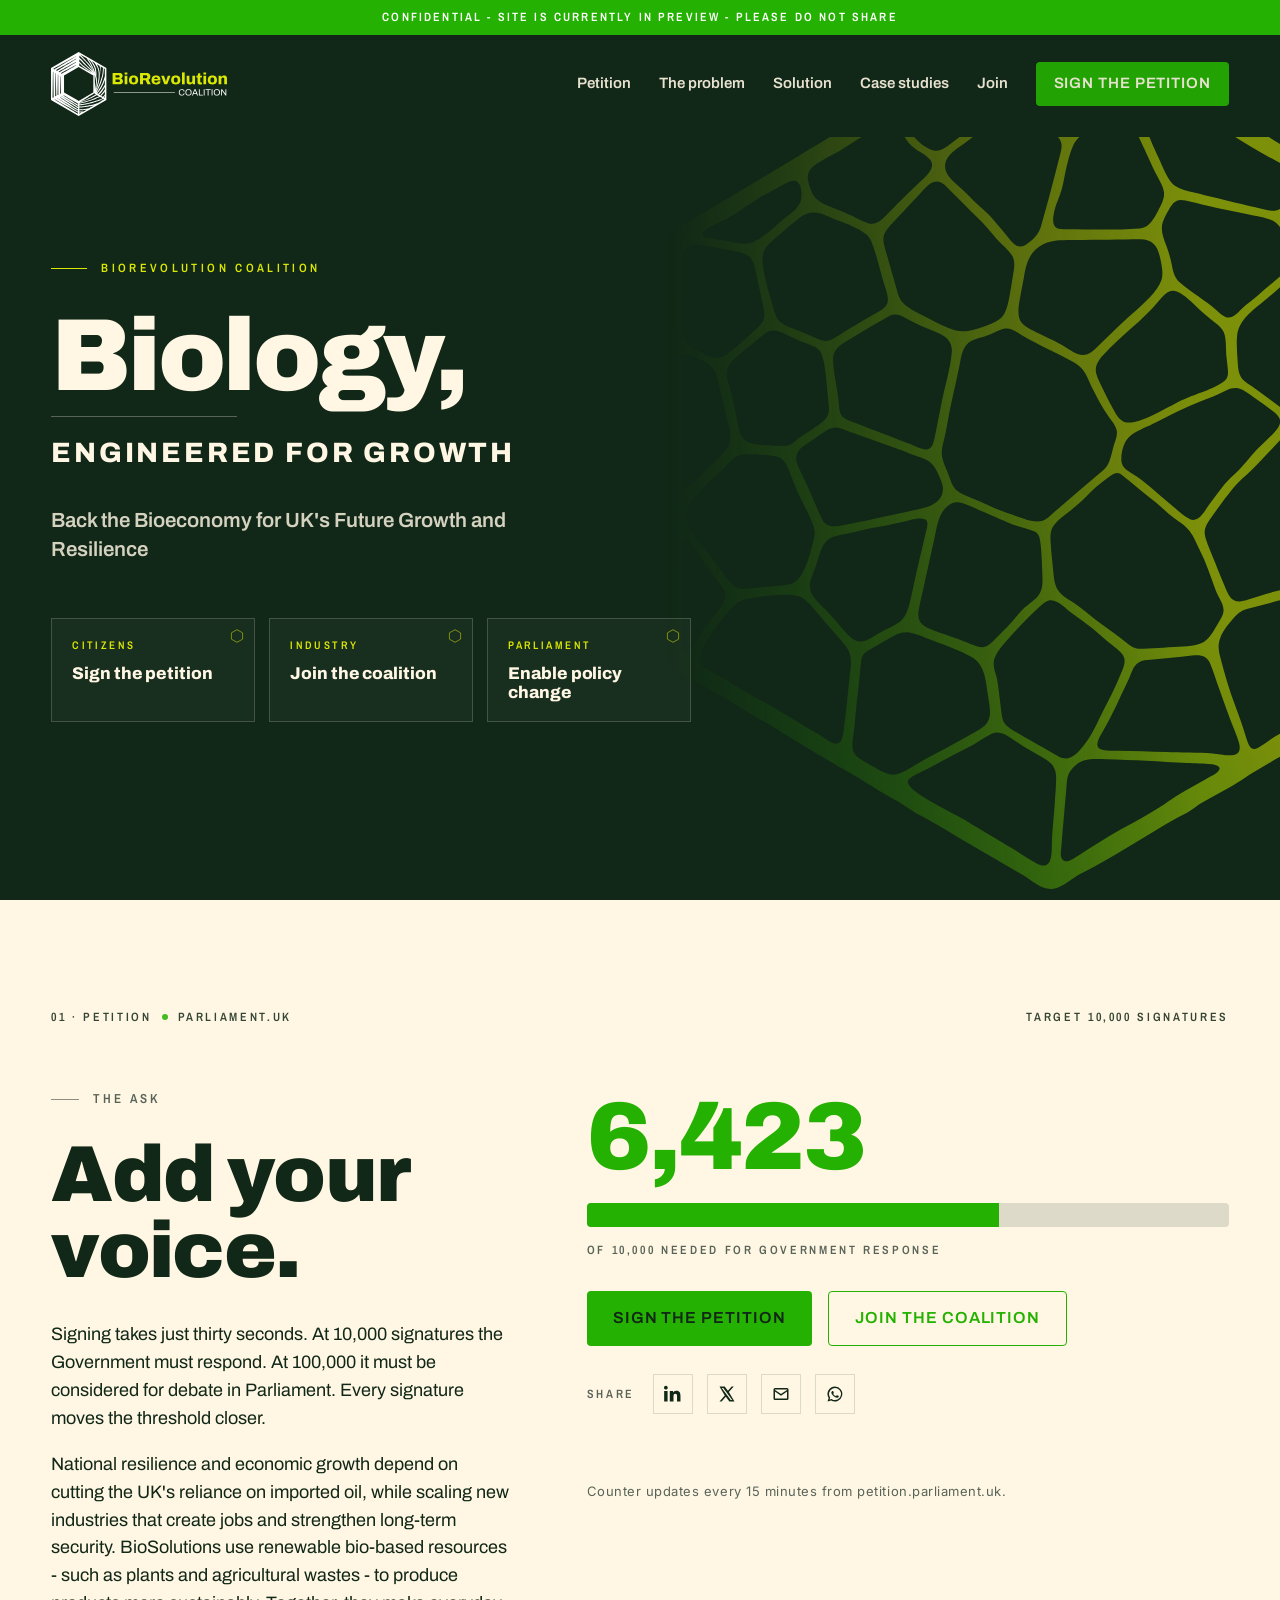
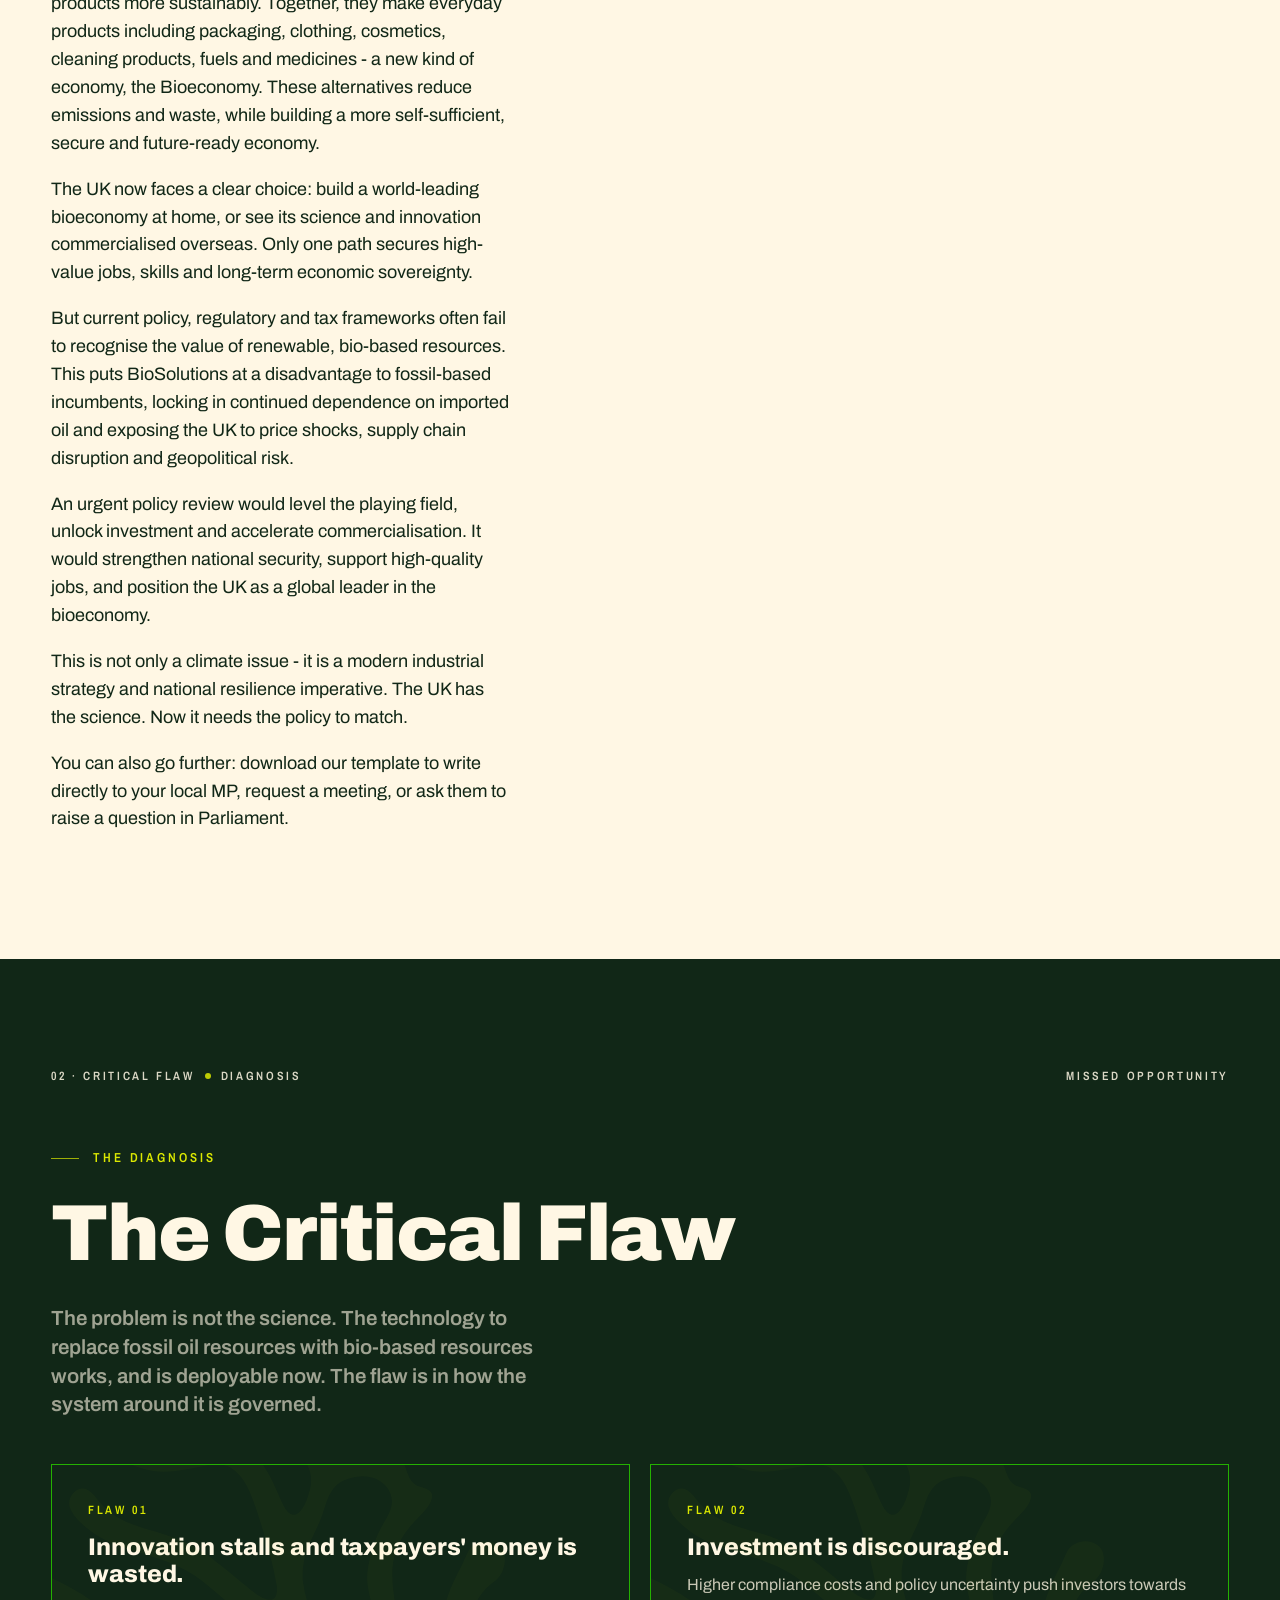
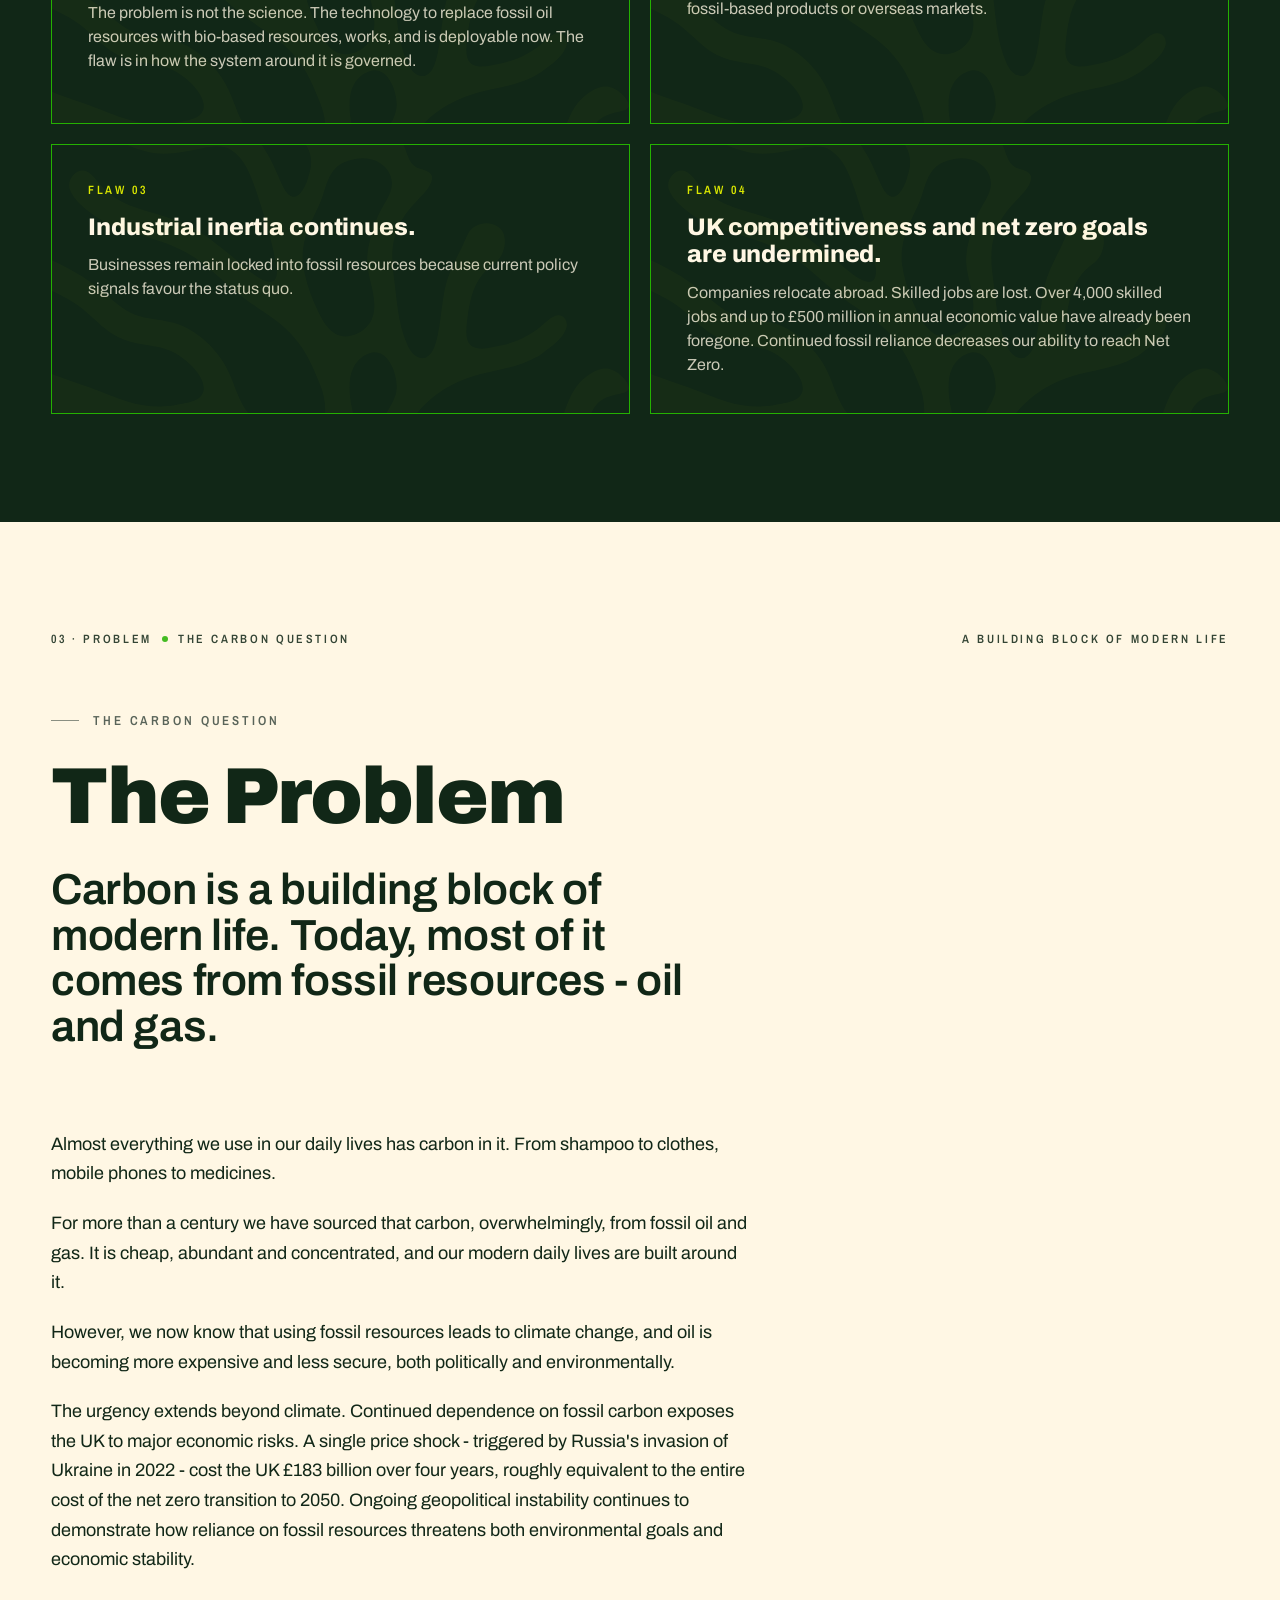
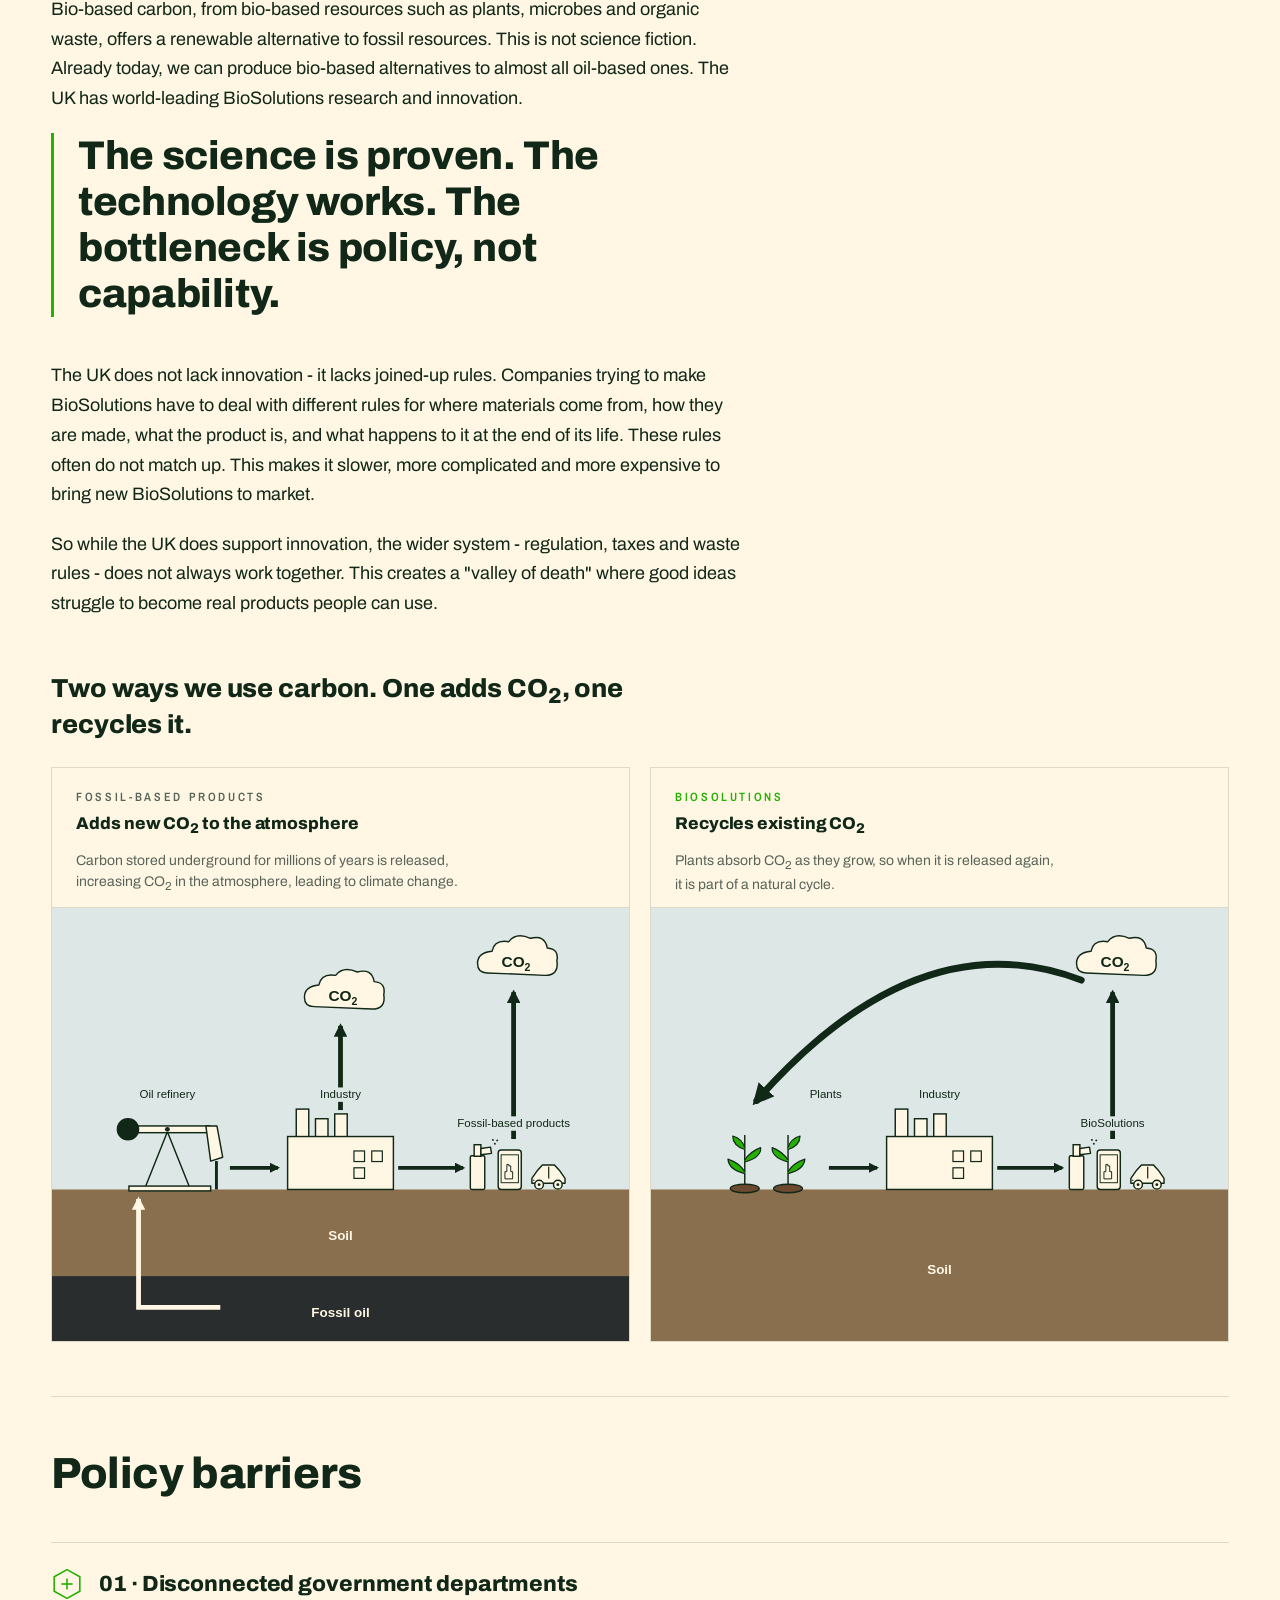
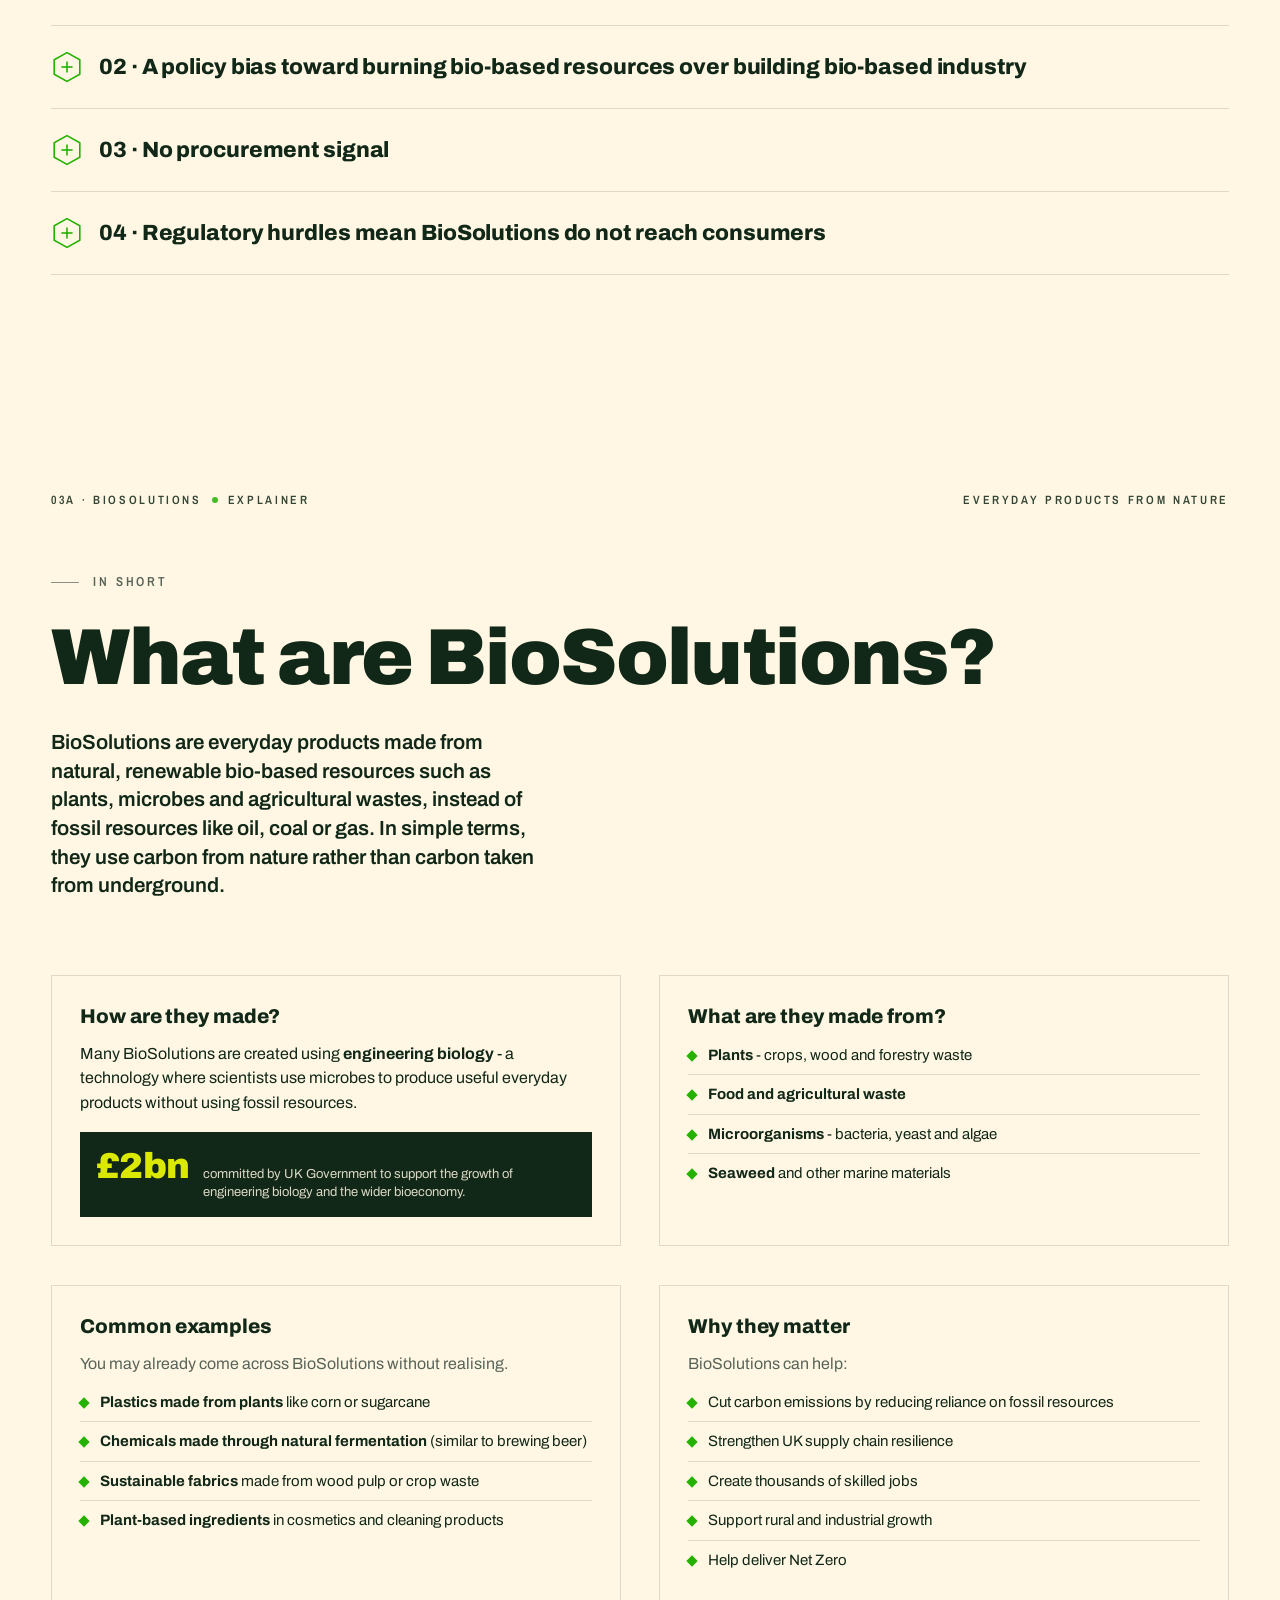
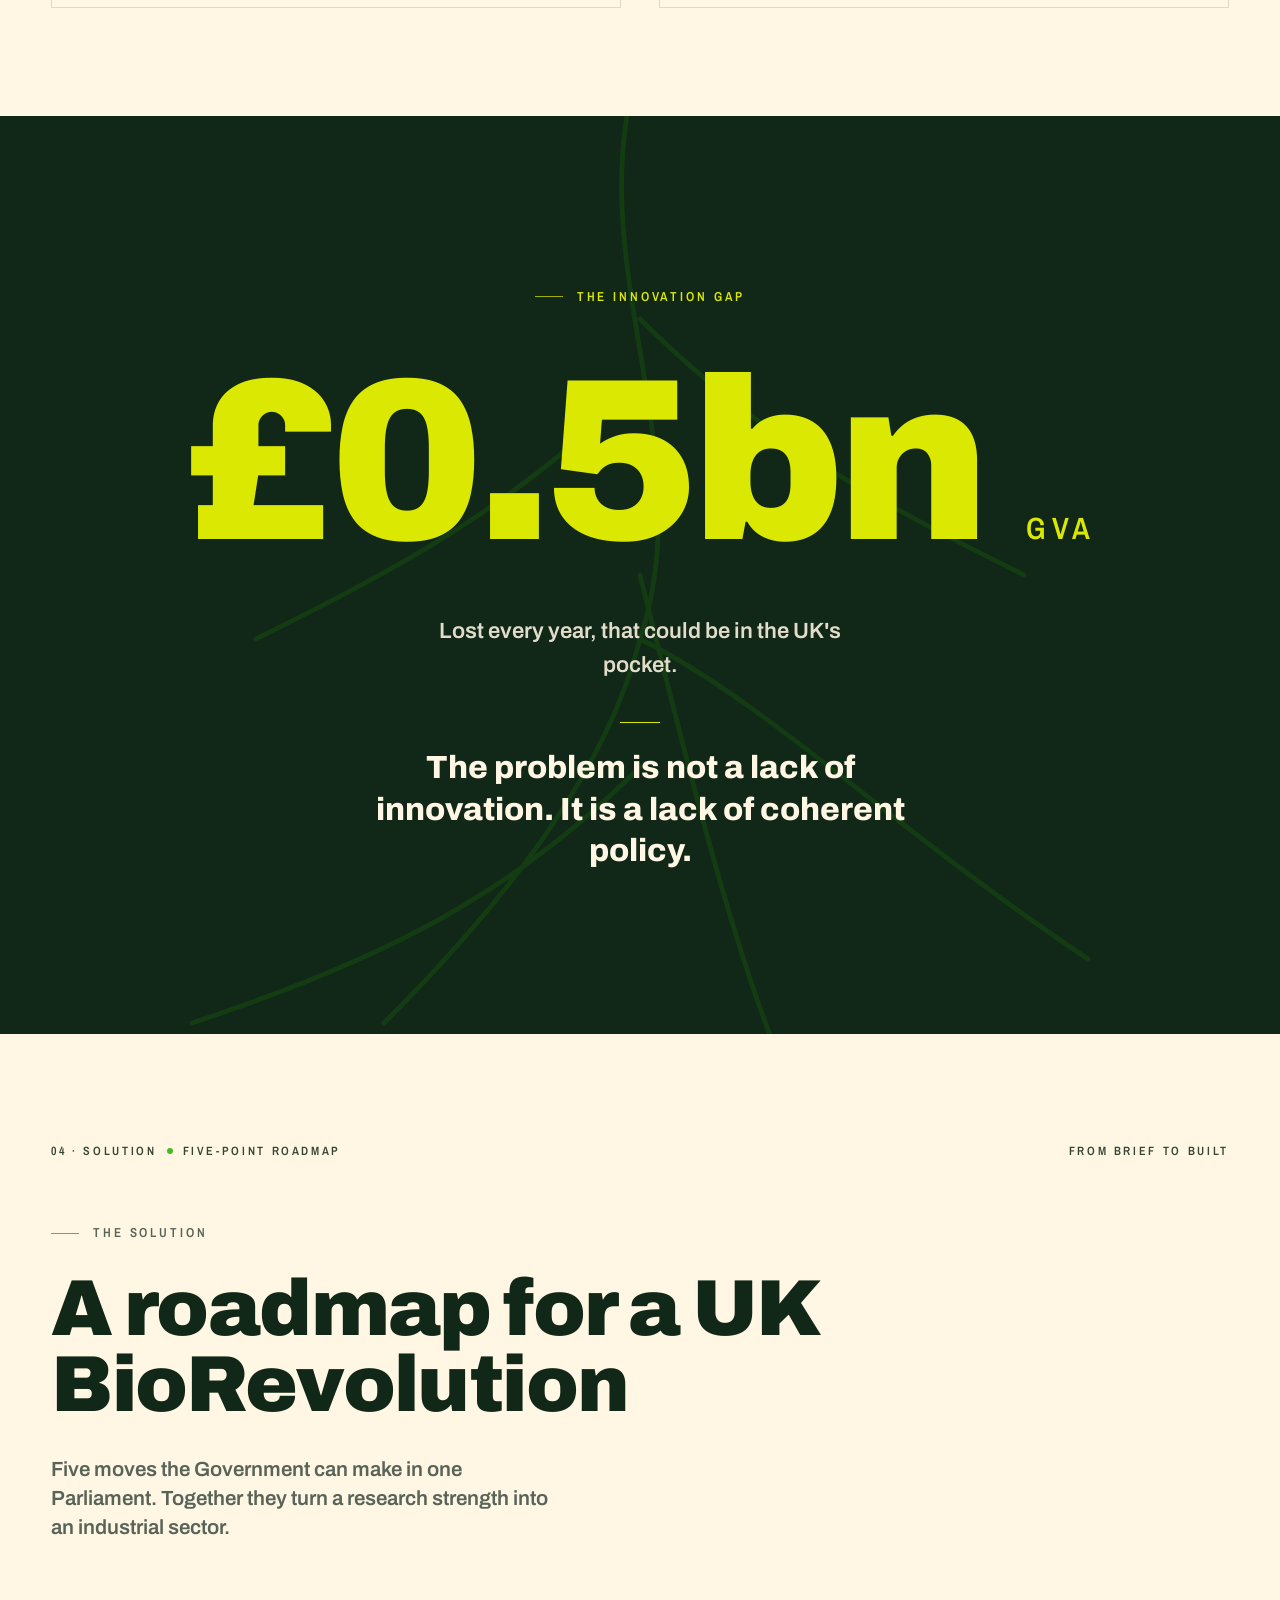
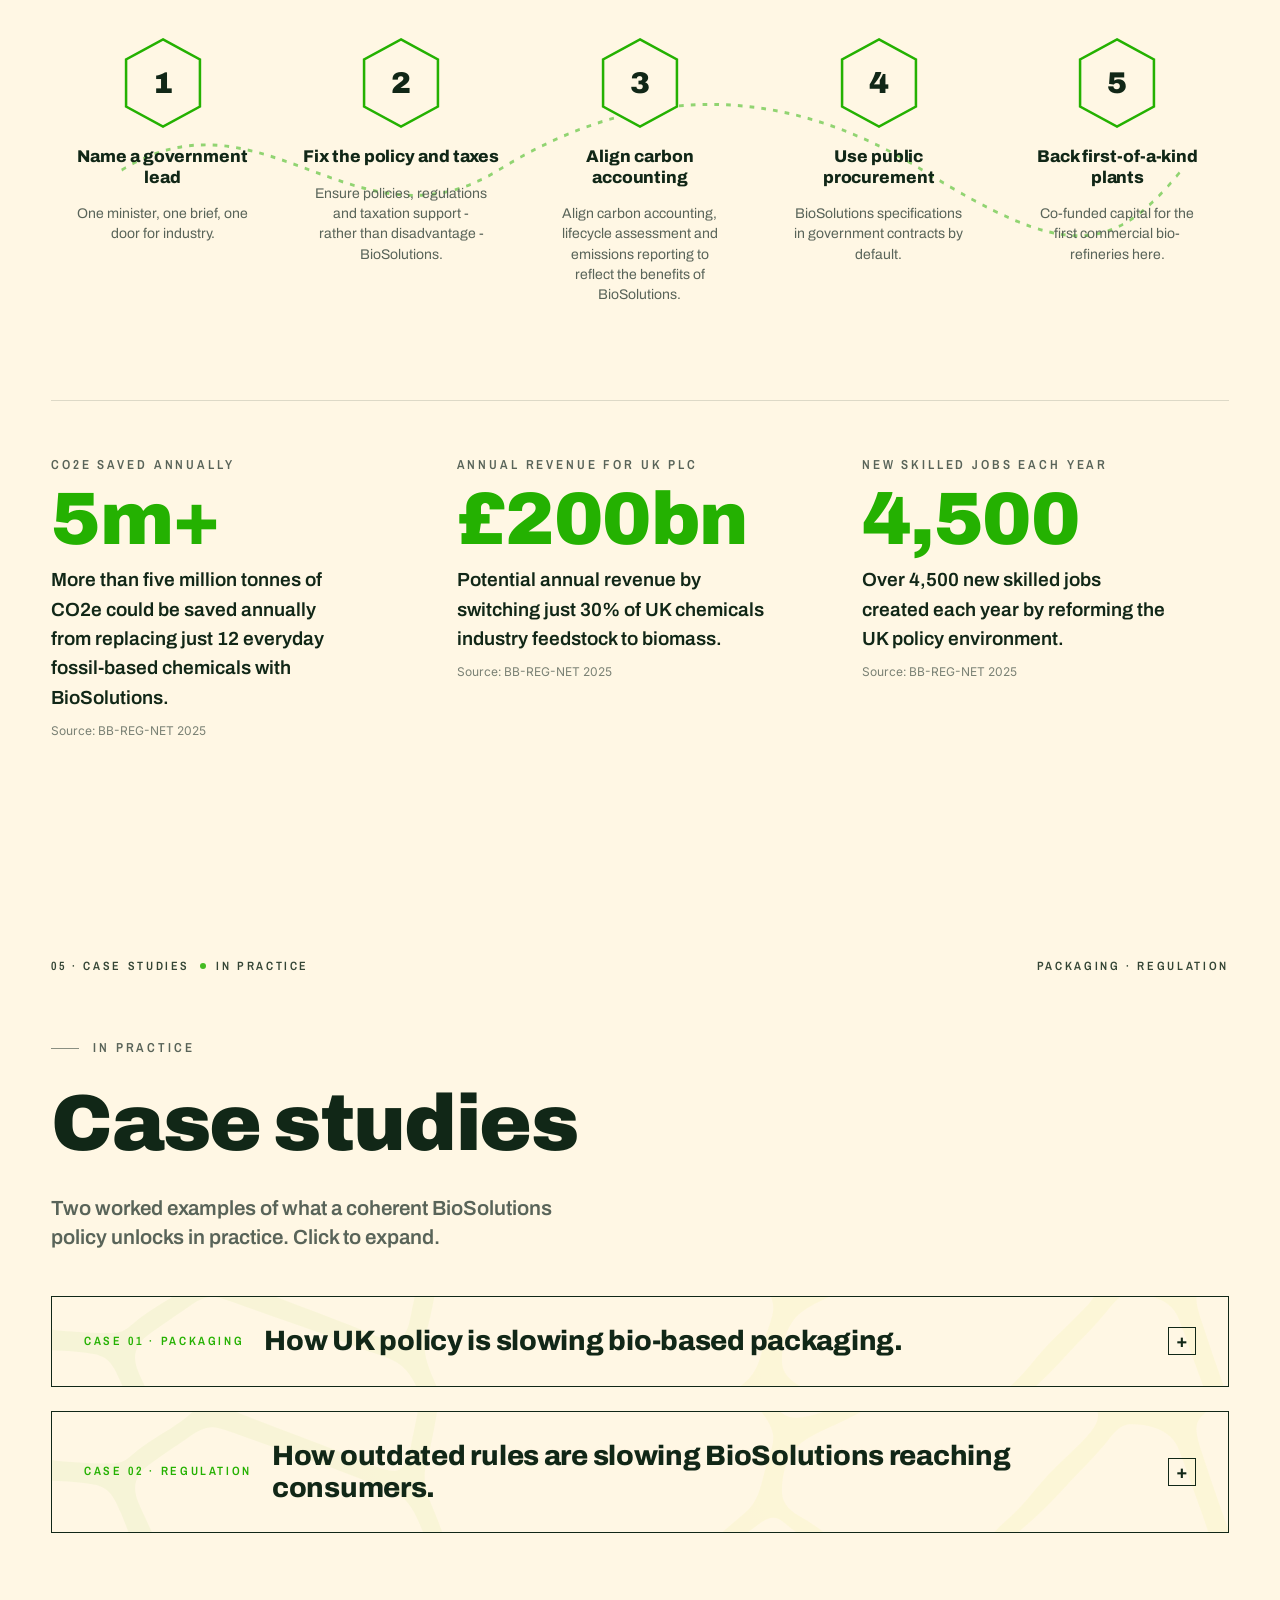
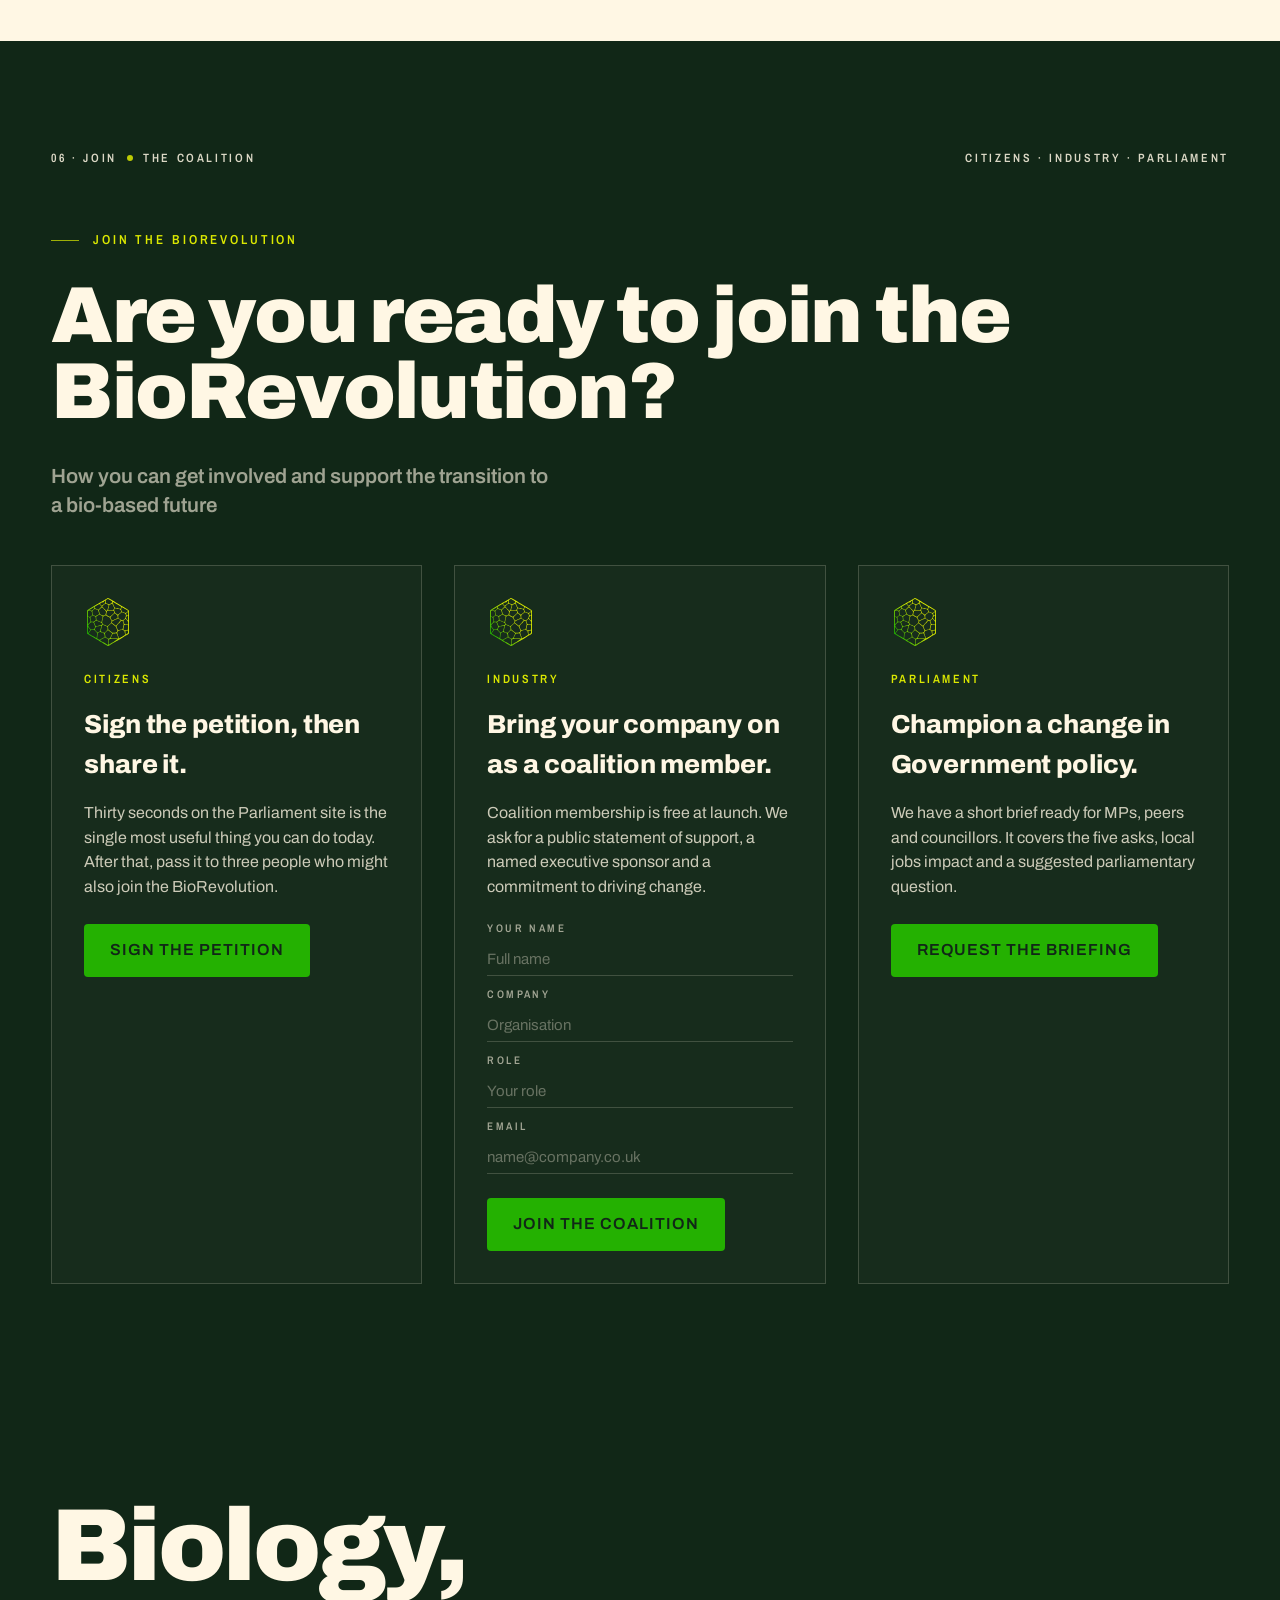
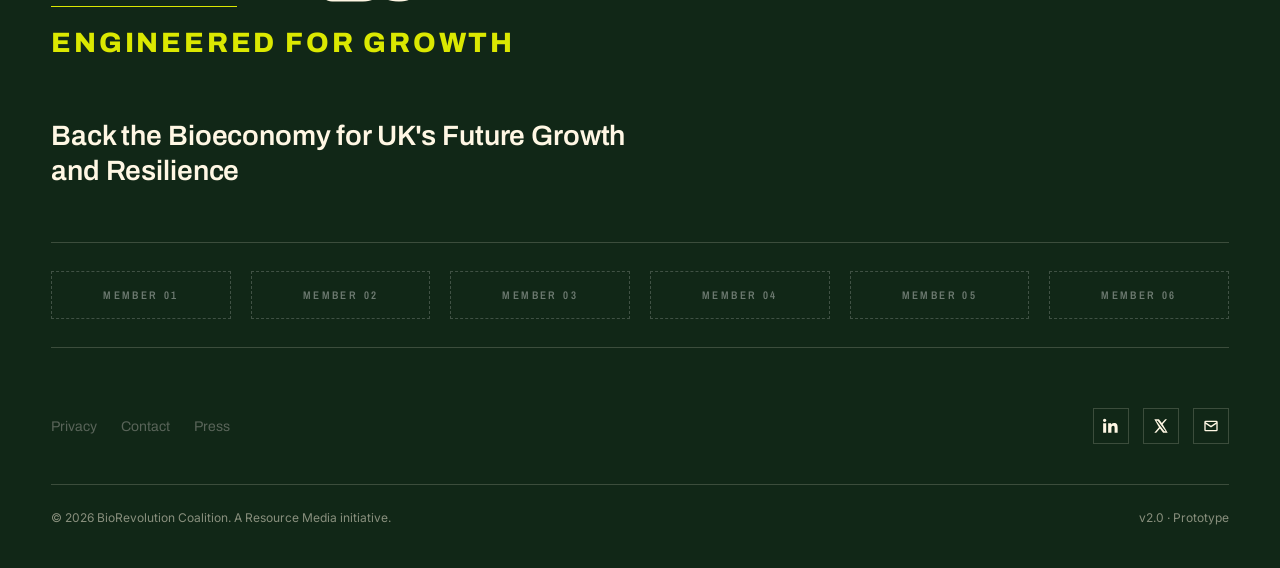
==== commit 2859ef2e: "Apply Jen's v2 amends and replace carbon-compare diagrams Content (from BioRev Campaign v2.pdf): - H" ====
--- a/index.html
+++ b/index.html
@@ -50,7 +50,7 @@
       <div class="two-l">Engineered for growth</div>
     </div>
 
-    <p class="deck">Back BioSolutions to build the UK's future economy.</p>
+    <p class="deck">Back the Bioeconomy for UK's Future Growth and Resilience</p>
 
     <!-- Three audience CTAs -->
     <div class="cta-audiences" role="list">
@@ -93,7 +93,9 @@
         <h2 class="h1" id="petitionH2">Add your voice.</h2>
 
         <div class="body">
-          <p>National resilience and economic growth depend on cutting the UK's reliance on imported oil, while scaling new industries that create jobs and strengthen long-term security. BioSolutions use renewable bio-based resources - such as plants and agricultural wastes - and engineering biology, where scientists "program" biology (a bit like software) to produce products more sustainably. Together, they make everyday products including packaging, clothing, cosmetics, cleaning products, fuels and medicines - a new kind of economy, the Bioeconomy. These alternatives reduce emissions and waste, while building a more self-sufficient, secure and future-ready economy.</p>
+          <p>Signing takes just thirty seconds. At 10,000 signatures the Government must respond. At 100,000 it must be considered for debate in Parliament. Every signature moves the threshold closer.</p>
+
+          <p>National resilience and economic growth depend on cutting the UK's reliance on imported oil, while scaling new industries that create jobs and strengthen long-term security. BioSolutions use renewable bio-based resources - such as plants and agricultural wastes - to produce products more sustainably. Together, they make everyday products including packaging, clothing, cosmetics, cleaning products, fuels and medicines - a new kind of economy, the Bioeconomy. These alternatives reduce emissions and waste, while building a more self-sufficient, secure and future-ready economy.</p>
 
           <p>The UK now faces a clear choice: build a world-leading bioeconomy at home, or see its science and innovation commercialised overseas. Only one path secures high-value jobs, skills and long-term economic sovereignty.</p>
 
@@ -103,7 +105,7 @@
 
           <p>This is not only a climate issue - it is a modern industrial strategy and national resilience imperative. The UK has the science. Now it needs the policy to match.</p>
 
-          <p>Signing takes just thirty seconds. At 10,000 signatures the Government must respond. At 100,000 it must be considered for debate in Parliament. Every signature moves the threshold closer.</p>
+          <p>You can also go further: download our template to write directly to your local MP, request a meeting, or ask them to raise a question in Parliament.</p>
         </div>
       </div>
 
@@ -158,22 +160,22 @@
     <p class="lead muted tight">The problem is not the science. The technology to replace fossil oil resources with bio-based resources works, and is deployable now. The flaw is in how the system around it is governed.</p>
 
     <div class="flaw-grid">
-      <article class="hex-card">
+      <article class="hex-card organic">
         <div class="n">Flaw 01</div>
         <h4>Innovation stalls and taxpayers' money is wasted.</h4>
         <p>The problem is not the science. The technology to replace fossil oil resources with bio-based resources, works, and is deployable now. The flaw is in how the system around it is governed.</p>
       </article>
-      <article class="hex-card">
+      <article class="hex-card organic">
         <div class="n">Flaw 02</div>
         <h4>Investment is discouraged.</h4>
         <p>Higher compliance costs and policy uncertainty push investors towards fossil-based products or overseas markets.</p>
       </article>
-      <article class="hex-card">
+      <article class="hex-card organic">
         <div class="n">Flaw 03</div>
         <h4>Industrial inertia continues.</h4>
         <p>Businesses remain locked into fossil resources because current policy signals favour the status quo.</p>
       </article>
-      <article class="hex-card">
+      <article class="hex-card organic">
         <div class="n">Flaw 04</div>
         <h4>UK competitiveness and net zero goals are undermined.</h4>
         <p>Companies relocate abroad. Skilled jobs are lost. Over 4,000 skilled jobs and up to £500 million in annual economic value have already been foregone. Continued fossil reliance decreases our ability to reach Net Zero.</p>
@@ -229,114 +231,7 @@
             <p class="carbon-side-cap">Carbon stored underground for millions of years is released, increasing CO<sub>2</sub> in the atmosphere, leading to climate change.</p>
           </div>
 
-          <svg class="carbon-side-svg" viewBox="0 0 500 320" xmlns="http://www.w3.org/2000/svg" aria-hidden="true">
-            <!-- Sky -->
-            <rect x="0" y="0" width="500" height="230" fill="#DCE7E6"/>
-            <!-- Soil -->
-            <rect x="0" y="230" width="500" height="32" fill="#8A6F4F"/>
-            <!-- Fossil oil layer -->
-            <rect x="0" y="262" width="500" height="58" fill="#2A2D2E"/>
-
-            <!-- CO2 clouds -->
-            <g class="co2-cloud" transform="translate(210 60)">
-              <path d="M10 20 Q 0 20 0 10 Q 0 0 12 2 Q 16 -8 30 -4 Q 44 -10 52 0 Q 66 0 66 12 Q 66 22 56 22 L 10 22 Z" fill="none" stroke="#112717" stroke-width="2.5" stroke-linejoin="round"/>
-              <text x="33" y="16" text-anchor="middle" fill="#112717" font-family="Archivo" font-weight="800" font-size="13">CO<tspan font-size="9" dy="3">2</tspan></text>
-            </g>
-            <g class="co2-cloud" transform="translate(360 30)">
-              <path d="M10 20 Q 0 20 0 10 Q 0 0 12 2 Q 16 -8 30 -4 Q 44 -10 52 0 Q 66 0 66 12 Q 66 22 56 22 L 10 22 Z" fill="none" stroke="#112717" stroke-width="2.5" stroke-linejoin="round"/>
-              <text x="33" y="16" text-anchor="middle" fill="#112717" font-family="Archivo" font-weight="800" font-size="13">CO<tspan font-size="9" dy="3">2</tspan></text>
-            </g>
-
-            <!-- Arrows up to clouds -->
-            <path d="M220 190 L 220 100" stroke="#112717" stroke-width="2.5" fill="none" marker-end="url(#arrFossil)"/>
-            <path d="M400 195 L 400 70" stroke="#112717" stroke-width="2.5" fill="none" marker-end="url(#arrFossil)"/>
-
-            <!-- Oil refinery (pump jack) -->
-            <g transform="translate(50 150)" stroke="#112717" stroke-width="2.5" fill="none" stroke-linejoin="round" stroke-linecap="round">
-              <!-- base -->
-              <path d="M0 80 L 70 80 M 10 80 L 25 50 L 45 50 L 60 80 Z"/>
-              <!-- arm -->
-              <path d="M35 50 L 70 30"/>
-              <!-- counterweight + pump head -->
-              <circle cx="70" cy="30" r="7" fill="#112717"/>
-              <path d="M25 50 L 10 30"/>
-              <circle cx="10" cy="30" r="5" fill="#112717"/>
-              <!-- pump line into ground -->
-              <path d="M35 80 L 35 100" stroke-width="3"/>
-            </g>
-
-            <!-- Horizontal arrow: refinery -> factory -->
-            <path d="M135 195 L 175 195" stroke="#112717" stroke-width="2.5" fill="none" marker-end="url(#arrFossil)"/>
-
-            <!-- Factory -->
-            <g transform="translate(185 140)" stroke="#112717" stroke-width="2.5" fill="none" stroke-linejoin="round">
-              <path d="M0 90 L 0 40 L 70 40 L 70 20 L 90 40 L 90 90 Z" fill="#FFF7E4"/>
-              <!-- chimneys -->
-              <rect x="14" y="10" width="10" height="30" fill="#FFF7E4"/>
-              <rect x="34" y="18" width="10" height="22" fill="#FFF7E4"/>
-              <!-- door + windows -->
-              <rect x="38" y="64" width="12" height="26" fill="#112717"/>
-              <rect x="62" y="55" width="10" height="10"/>
-              <rect x="78" y="55" width="8" height="10"/>
-            </g>
-
-            <!-- Horizontal arrow: factory -> products -->
-            <path d="M290 195 L 335 195" stroke="#112717" stroke-width="2.5" fill="none" marker-end="url(#arrFossil)"/>
-
-            <!-- Products: bottle, phone, car (refined) -->
-            <g transform="translate(345 156)" stroke="#112717" stroke-width="2" fill="none" stroke-linejoin="round" stroke-linecap="round">
-              <!-- bottle -->
-              <rect x="8" y="0" width="10" height="4" rx="1" fill="#112717" stroke="none"/>
-              <path d="M 9 4 L 9 14 L 2 22 L 2 62 L 24 62 L 24 22 L 17 14 L 17 4 Z"/>
-              <line x1="5" y1="38" x2="21" y2="38" stroke-width="1.2" opacity=".6"/>
-              <line x1="5" y1="52" x2="21" y2="52" stroke-width="1.2" opacity=".6"/>
-
-              <!-- phone -->
-              <g transform="translate(34 4)">
-                <rect x="0" y="0" width="28" height="58" rx="4"/>
-                <rect x="3" y="7" width="22" height="44" rx="1.5" stroke-width="1.3"/>
-                <line x1="9" y1="3.5" x2="19" y2="3.5" stroke-width="2" stroke-linecap="round"/>
-                <line x1="10" y1="54.5" x2="18" y2="54.5" stroke-width="2" stroke-linecap="round"/>
-              </g>
-
-              <!-- car -->
-              <g transform="translate(68 28)">
-                <!-- body -->
-                <path d="M 2 30 L 2 22 L 6 22 L 10 12 L 32 12 L 36 22 L 42 22 L 42 30 Z"/>
-                <!-- window pillar -->
-                <line x1="21" y1="12" x2="21" y2="22" stroke-width="1.3"/>
-                <!-- headlight -->
-                <circle cx="5" cy="26" r=".9" fill="#112717" stroke="none"/>
-                <!-- wheels (donut style) -->
-                <circle cx="11" cy="30" r="4.5" fill="#FFF7E4"/>
-                <circle cx="11" cy="30" r="2" fill="#112717" stroke="none"/>
-                <circle cx="33" cy="30" r="4.5" fill="#FFF7E4"/>
-                <circle cx="33" cy="30" r="2" fill="#112717" stroke="none"/>
-              </g>
-            </g>
-
-            <!-- Oil extraction: curved arrow from deep in fossil layer up through soil to pump base -->
-            <path d="M 125 305 C 125 268, 82 268, 80 248"
-                  stroke="#FFF7E4" stroke-width="3.5" fill="none"
-                  stroke-linecap="round"
-                  marker-end="url(#arrFossilLight)"/>
-
-            <!-- Labels -->
-            <text x="85" y="295" text-anchor="middle" fill="#FFF7E4" font-family="Archivo Narrow" font-weight="600" font-size="10" letter-spacing="2">FOSSIL OIL</text>
-            <text x="250" y="258" text-anchor="middle" fill="#FFF7E4" font-family="Archivo Narrow" font-weight="600" font-size="9" letter-spacing="2">SOIL</text>
-            <text x="85" y="245" text-anchor="middle" fill="#112717" font-family="Archivo Narrow" font-weight="600" font-size="9" letter-spacing="2">OIL REFINERY</text>
-            <text x="230" y="245" text-anchor="middle" fill="#112717" font-family="Archivo Narrow" font-weight="600" font-size="9" letter-spacing="2">INDUSTRY</text>
-            <text x="380" y="245" text-anchor="middle" fill="#112717" font-family="Archivo Narrow" font-weight="600" font-size="9" letter-spacing="2">FOSSIL PRODUCTS</text>
-
-            <defs>
-              <marker id="arrFossil" markerWidth="10" markerHeight="10" refX="8" refY="5" orient="auto">
-                <path d="M0 0 L 10 5 L 0 10 z" fill="#112717"/>
-              </marker>
-              <marker id="arrFossilLight" markerWidth="10" markerHeight="10" refX="8" refY="5" orient="auto">
-                <path d="M0 0 L 10 5 L 0 10 z" fill="#FFF7E4"/>
-              </marker>
-            </defs>
-          </svg>
+          <img class="carbon-side-svg" src="Images/fossil-carbon-system.svg" alt="Fossil-based carbon system: oil refinery extracts fossil oil, feeds an industrial factory producing fossil-based consumer products, with CO2 emitted to the atmosphere at each stage." />
         </div>
 
         <!-- RIGHT: BioSolutions = recycles existing CO2 -->
@@ -347,97 +242,7 @@
             <p class="carbon-side-cap">Plants absorb CO<sub>2</sub> as they grow, so when it is released again, it is part of a natural cycle.</p>
           </div>
 
-          <svg class="carbon-side-svg" viewBox="0 0 500 320" xmlns="http://www.w3.org/2000/svg" aria-hidden="true">
-            <!-- Sky -->
-            <rect x="0" y="0" width="500" height="230" fill="#DCE7E6"/>
-            <!-- Soil -->
-            <rect x="0" y="230" width="500" height="90" fill="#8A6F4F"/>
-
-            <!-- CO2 cloud -->
-            <g class="co2-cloud" transform="translate(390 30)">
-              <path d="M10 20 Q 0 20 0 10 Q 0 0 12 2 Q 16 -8 30 -4 Q 44 -10 52 0 Q 66 0 66 12 Q 66 22 56 22 L 10 22 Z" fill="none" stroke="#112717" stroke-width="2.5" stroke-linejoin="round"/>
-              <text x="33" y="16" text-anchor="middle" fill="#112717" font-family="Archivo" font-weight="800" font-size="13">CO<tspan font-size="9" dy="3">2</tspan></text>
-            </g>
-
-            <!-- Arrow up from factory to CO2 cloud -->
-            <path d="M290 140 L 400 85" stroke="#112717" stroke-width="2.5" fill="none" marker-end="url(#arrBio)"/>
-
-            <!-- Big curved recycle arrow from cloud back down to plants -->
-            <path d="M390 70 C 260 30, 130 30, 65 130"
-                  stroke="#24B101" stroke-width="4" fill="none" stroke-linecap="round"
-                  marker-end="url(#arrBioBig)"/>
-
-            <!-- Plants -->
-            <g transform="translate(30 160)" stroke="#112717" stroke-width="2.5" fill="none" stroke-linejoin="round" stroke-linecap="round">
-              <!-- stem 1 -->
-              <path d="M20 70 L 20 40"/>
-              <path d="M20 50 Q 5 44 4 30 Q 18 32 22 44" fill="#24B101"/>
-              <path d="M20 42 Q 38 38 40 22 Q 24 26 20 38" fill="#24B101"/>
-              <!-- stem 2 -->
-              <path d="M55 70 L 55 35"/>
-              <path d="M55 45 Q 40 40 40 24 Q 54 26 58 40" fill="#24B101"/>
-              <path d="M55 38 Q 72 32 74 18 Q 58 22 54 36" fill="#24B101"/>
-            </g>
-
-            <!-- Horizontal arrow: plants -> factory -->
-            <path d="M135 195 L 175 195" stroke="#112717" stroke-width="2.5" fill="none" marker-end="url(#arrBio)"/>
-
-            <!-- Factory (same) -->
-            <g transform="translate(185 140)" stroke="#112717" stroke-width="2.5" fill="none" stroke-linejoin="round">
-              <path d="M0 90 L 0 40 L 70 40 L 70 20 L 90 40 L 90 90 Z" fill="#FFF7E4"/>
-              <rect x="14" y="10" width="10" height="30" fill="#FFF7E4"/>
-              <rect x="34" y="18" width="10" height="22" fill="#FFF7E4"/>
-              <rect x="38" y="64" width="12" height="26" fill="#112717"/>
-              <rect x="62" y="55" width="10" height="10"/>
-              <rect x="78" y="55" width="8" height="10"/>
-            </g>
-
-            <!-- Horizontal arrow: factory -> products -->
-            <path d="M290 195 L 335 195" stroke="#112717" stroke-width="2.5" fill="none" marker-end="url(#arrBio)"/>
-
-            <!-- Products: bottle, phone, car (refined, match fossil side) -->
-            <g transform="translate(345 156)" stroke="#112717" stroke-width="2" fill="none" stroke-linejoin="round" stroke-linecap="round">
-              <!-- bottle -->
-              <rect x="8" y="0" width="10" height="4" rx="1" fill="#112717" stroke="none"/>
-              <path d="M 9 4 L 9 14 L 2 22 L 2 62 L 24 62 L 24 22 L 17 14 L 17 4 Z"/>
-              <line x1="5" y1="38" x2="21" y2="38" stroke-width="1.2" opacity=".6"/>
-              <line x1="5" y1="52" x2="21" y2="52" stroke-width="1.2" opacity=".6"/>
-
-              <!-- phone -->
-              <g transform="translate(34 4)">
-                <rect x="0" y="0" width="28" height="58" rx="4"/>
-                <rect x="3" y="7" width="22" height="44" rx="1.5" stroke-width="1.3"/>
-                <line x1="9" y1="3.5" x2="19" y2="3.5" stroke-width="2" stroke-linecap="round"/>
-                <line x1="10" y1="54.5" x2="18" y2="54.5" stroke-width="2" stroke-linecap="round"/>
-              </g>
-
-              <!-- car -->
-              <g transform="translate(68 28)">
-                <path d="M 2 30 L 2 22 L 6 22 L 10 12 L 32 12 L 36 22 L 42 22 L 42 30 Z"/>
-                <line x1="21" y1="12" x2="21" y2="22" stroke-width="1.3"/>
-                <circle cx="5" cy="26" r=".9" fill="#112717" stroke="none"/>
-                <circle cx="11" cy="30" r="4.5" fill="#FFF7E4"/>
-                <circle cx="11" cy="30" r="2" fill="#112717" stroke="none"/>
-                <circle cx="33" cy="30" r="4.5" fill="#FFF7E4"/>
-                <circle cx="33" cy="30" r="2" fill="#112717" stroke="none"/>
-              </g>
-            </g>
-
-            <!-- Labels -->
-            <text x="250" y="255" text-anchor="middle" fill="#FFF7E4" font-family="Archivo Narrow" font-weight="600" font-size="9" letter-spacing="2">SOIL</text>
-            <text x="60" y="245" text-anchor="middle" fill="#112717" font-family="Archivo Narrow" font-weight="600" font-size="9" letter-spacing="2">PLANTS</text>
-            <text x="230" y="245" text-anchor="middle" fill="#112717" font-family="Archivo Narrow" font-weight="600" font-size="9" letter-spacing="2">INDUSTRY</text>
-            <text x="380" y="245" text-anchor="middle" fill="#112717" font-family="Archivo Narrow" font-weight="600" font-size="9" letter-spacing="2">BIOSOLUTIONS</text>
-
-            <defs>
-              <marker id="arrBio" markerWidth="10" markerHeight="10" refX="8" refY="5" orient="auto">
-                <path d="M0 0 L 10 5 L 0 10 z" fill="#112717"/>
-              </marker>
-              <marker id="arrBioBig" markerWidth="12" markerHeight="12" refX="10" refY="6" orient="auto">
-                <path d="M0 0 L 12 6 L 0 12 z" fill="#24B101"/>
-              </marker>
-            </defs>
-          </svg>
+          <img class="carbon-side-svg" src="Images/bio-carbon-system.svg" alt="Bio-based carbon system: plants absorb CO2 as they grow, are turned into BioSolutions by industry, and CO2 released returns to plants in a closed natural cycle." />
         </div>
 
       </div>
@@ -456,7 +261,7 @@
           <span>01 · Disconnected government departments</span>
         </summary>
         <div class="answer">
-          Carbon policy is currently spread across multiple government departments. On the one hand, DSIT uses taxpayers' money to heavily fund bio-based solutions and innovation. On the other, HM Treasury and Defra apply taxes and regulatory frameworks that heavily penalise BioSolutions.
+          Carbon policy is currently spread across multiple government departments. On the one hand, the Department for Science, Innovation and Technology (DSIT) uses taxpayers' money to heavily fund BioSolutions research and innovation. On the other, HM Treasury and the Department for Environment, Food and Rural Affairs (Defra) apply taxes and regulatory frameworks that heavily penalise BioSolutions.
         </div>
       </details>
       <details>
@@ -467,7 +272,7 @@
           <span>02 · A policy bias toward burning bio-based resources over building bio-based industry</span>
         </summary>
         <div class="answer">
-          UK Biomass Policy, which determines the way we use our bio-based resources, currently strongly favours their use for bioenergy - often prioritising combustion for heat and power over higher-value applications in materials, chemicals and manufacturing.
+          UK biomass policy, which determines the way we use our bio-based resources, currently strongly favours their use for bioenergy - often prioritising combustion for heat and power over higher-value applications in materials, chemicals and manufacturing.
         </div>
       </details>
       <details>
@@ -839,7 +644,7 @@
     </div>
 
     <p class="sub-strap">
-      Back BioSolutions to build the UK's future economy.
+      Back the Bioeconomy for UK's Future Growth and Resilience
     </p>
 
     <div class="coalition-strip" aria-label="Coalition members">
--- a/styles.css
+++ b/styles.css
@@ -489,6 +489,22 @@
 }
 .hex-card:hover::before { opacity: .22; }
 .hex-card:hover { transform: translateY(-3px); }
+
+/* Organic growth vector variant (Flaw 01, Flaw 02) */
+.hex-card.organic::before {
+  background-image: none;
+  background-color: var(--chartreuse);
+  -webkit-mask-image: url("Images/Organic%20growth%20vector.svg");
+          mask-image: url("Images/Organic%20growth%20vector.svg");
+  -webkit-mask-size: 160% auto;
+          mask-size: 160% auto;
+  -webkit-mask-position: right 20%;
+          mask-position: right 20%;
+  -webkit-mask-repeat: no-repeat;
+          mask-repeat: no-repeat;
+  opacity: .09;
+}
+.hex-card.organic:hover::before { opacity: .16; }
 .hex-card .n {
   font-family: var(--font-narrow);
   font-weight: 600; font-size: 12px;
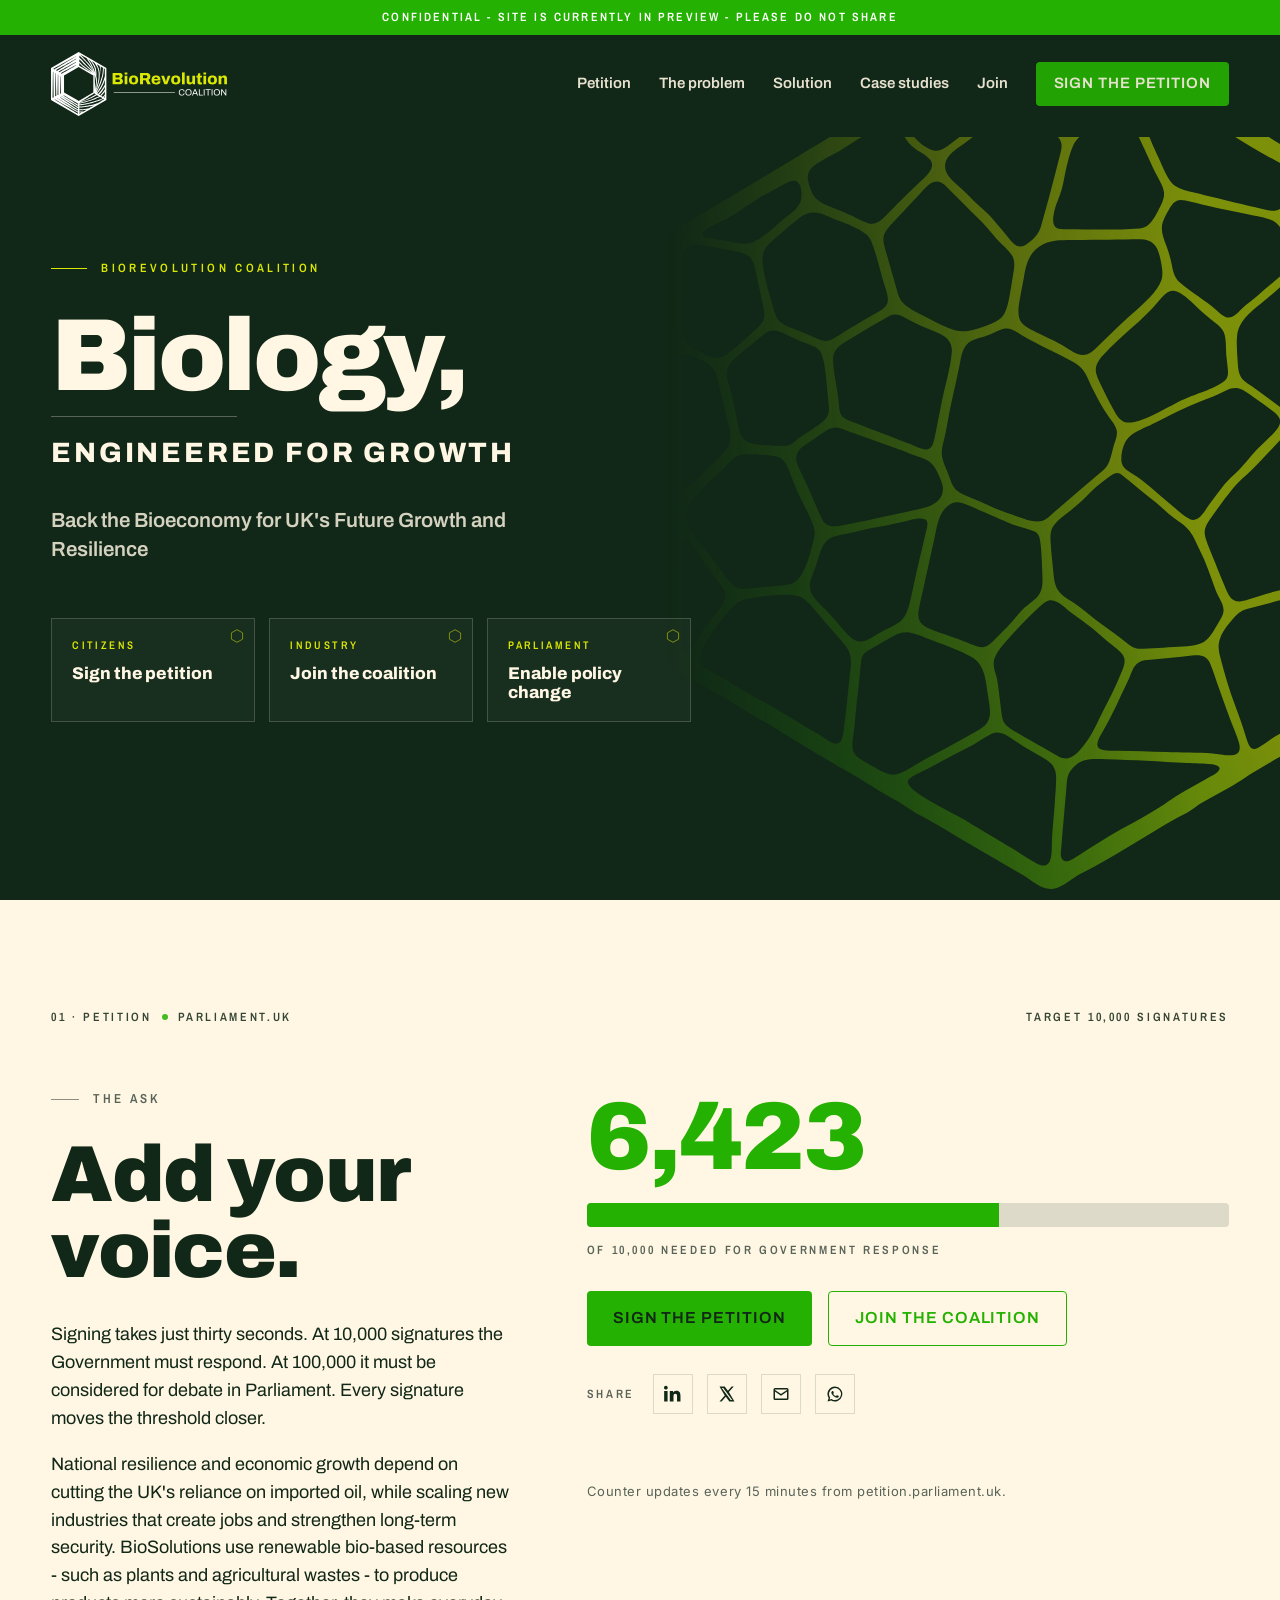
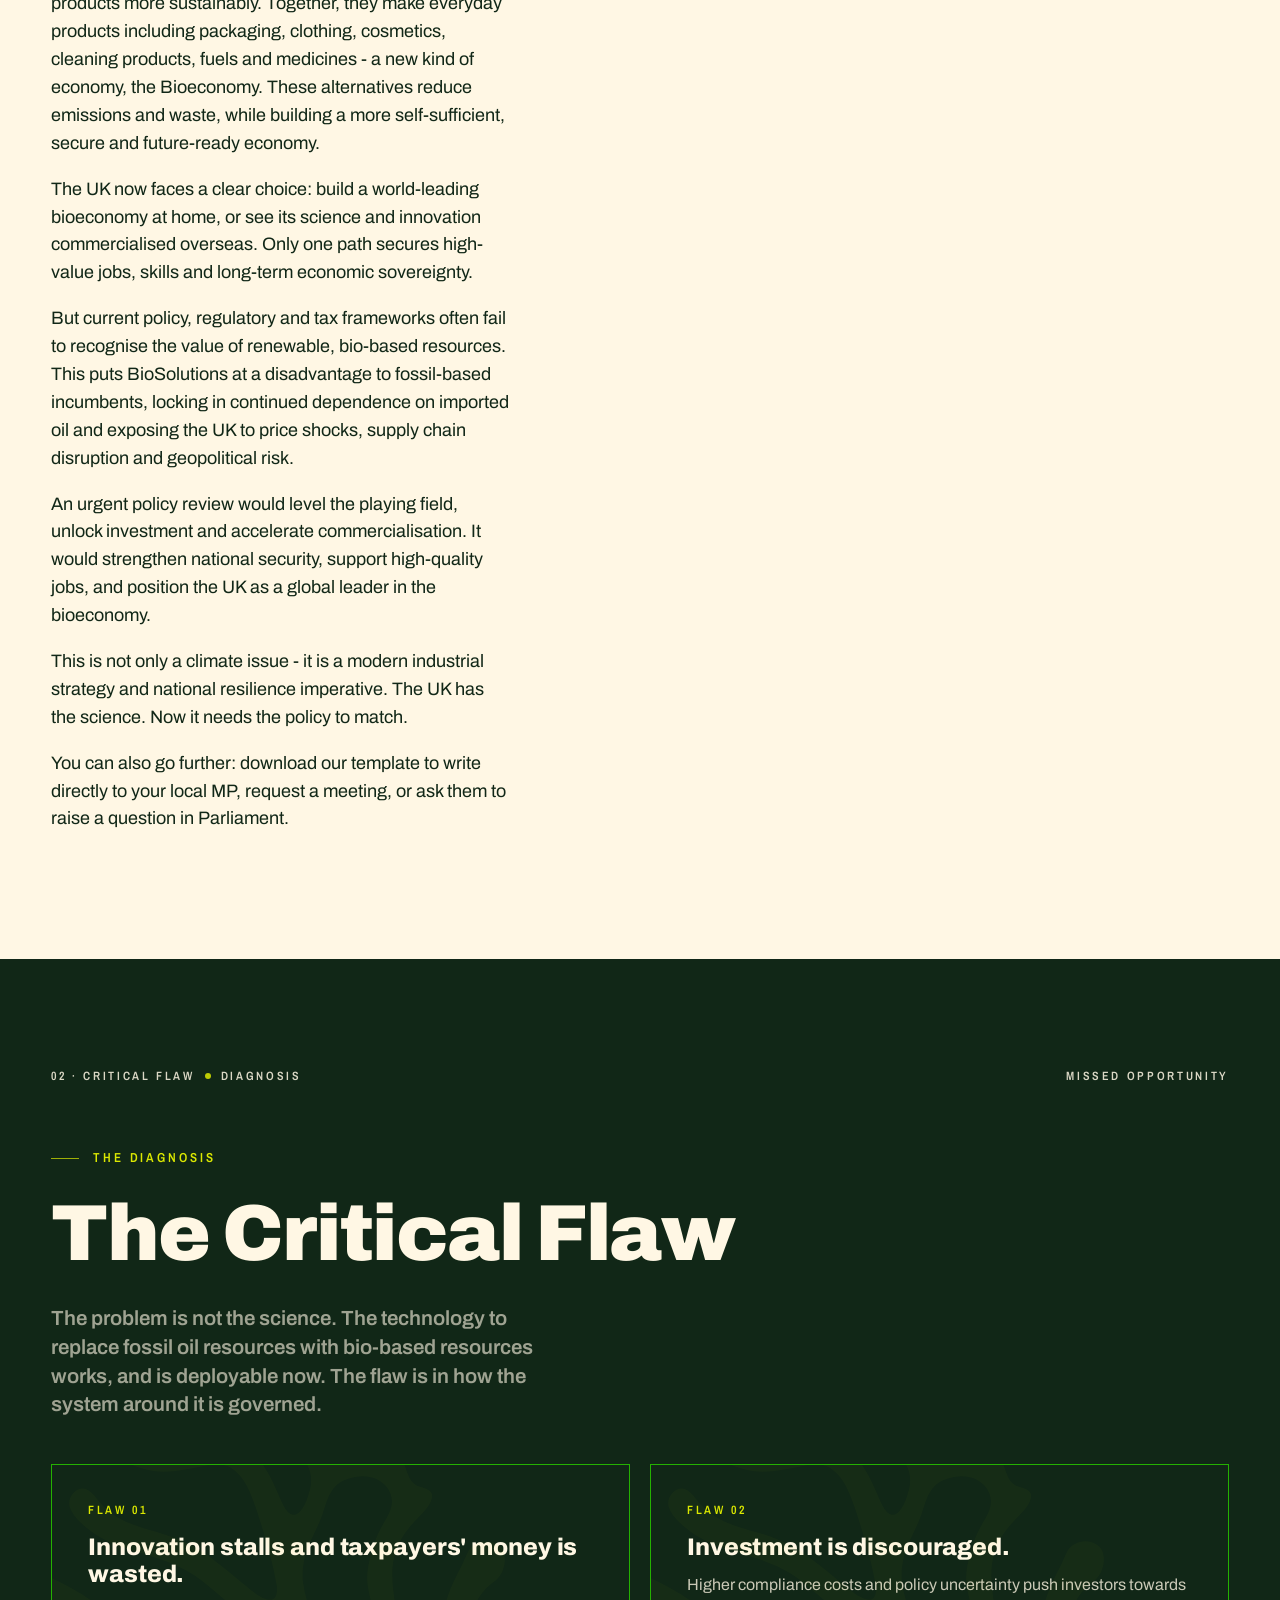
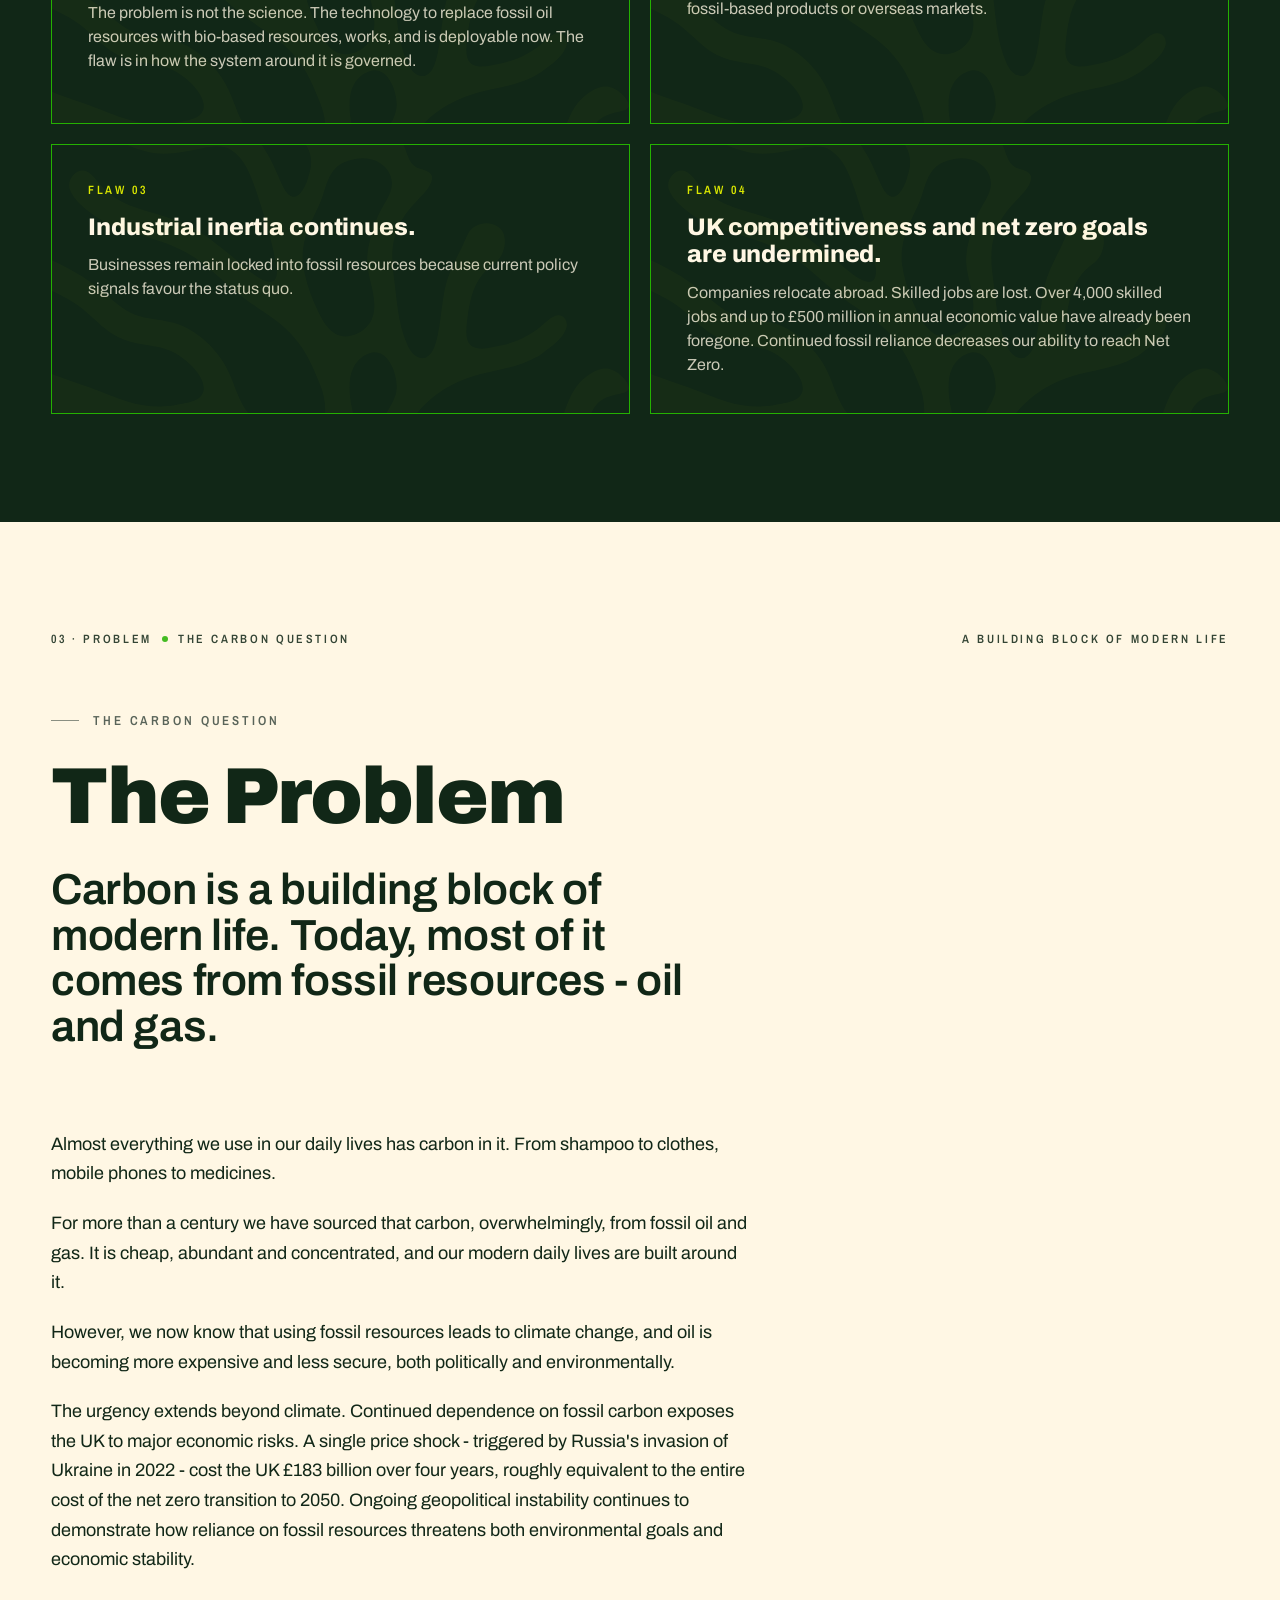
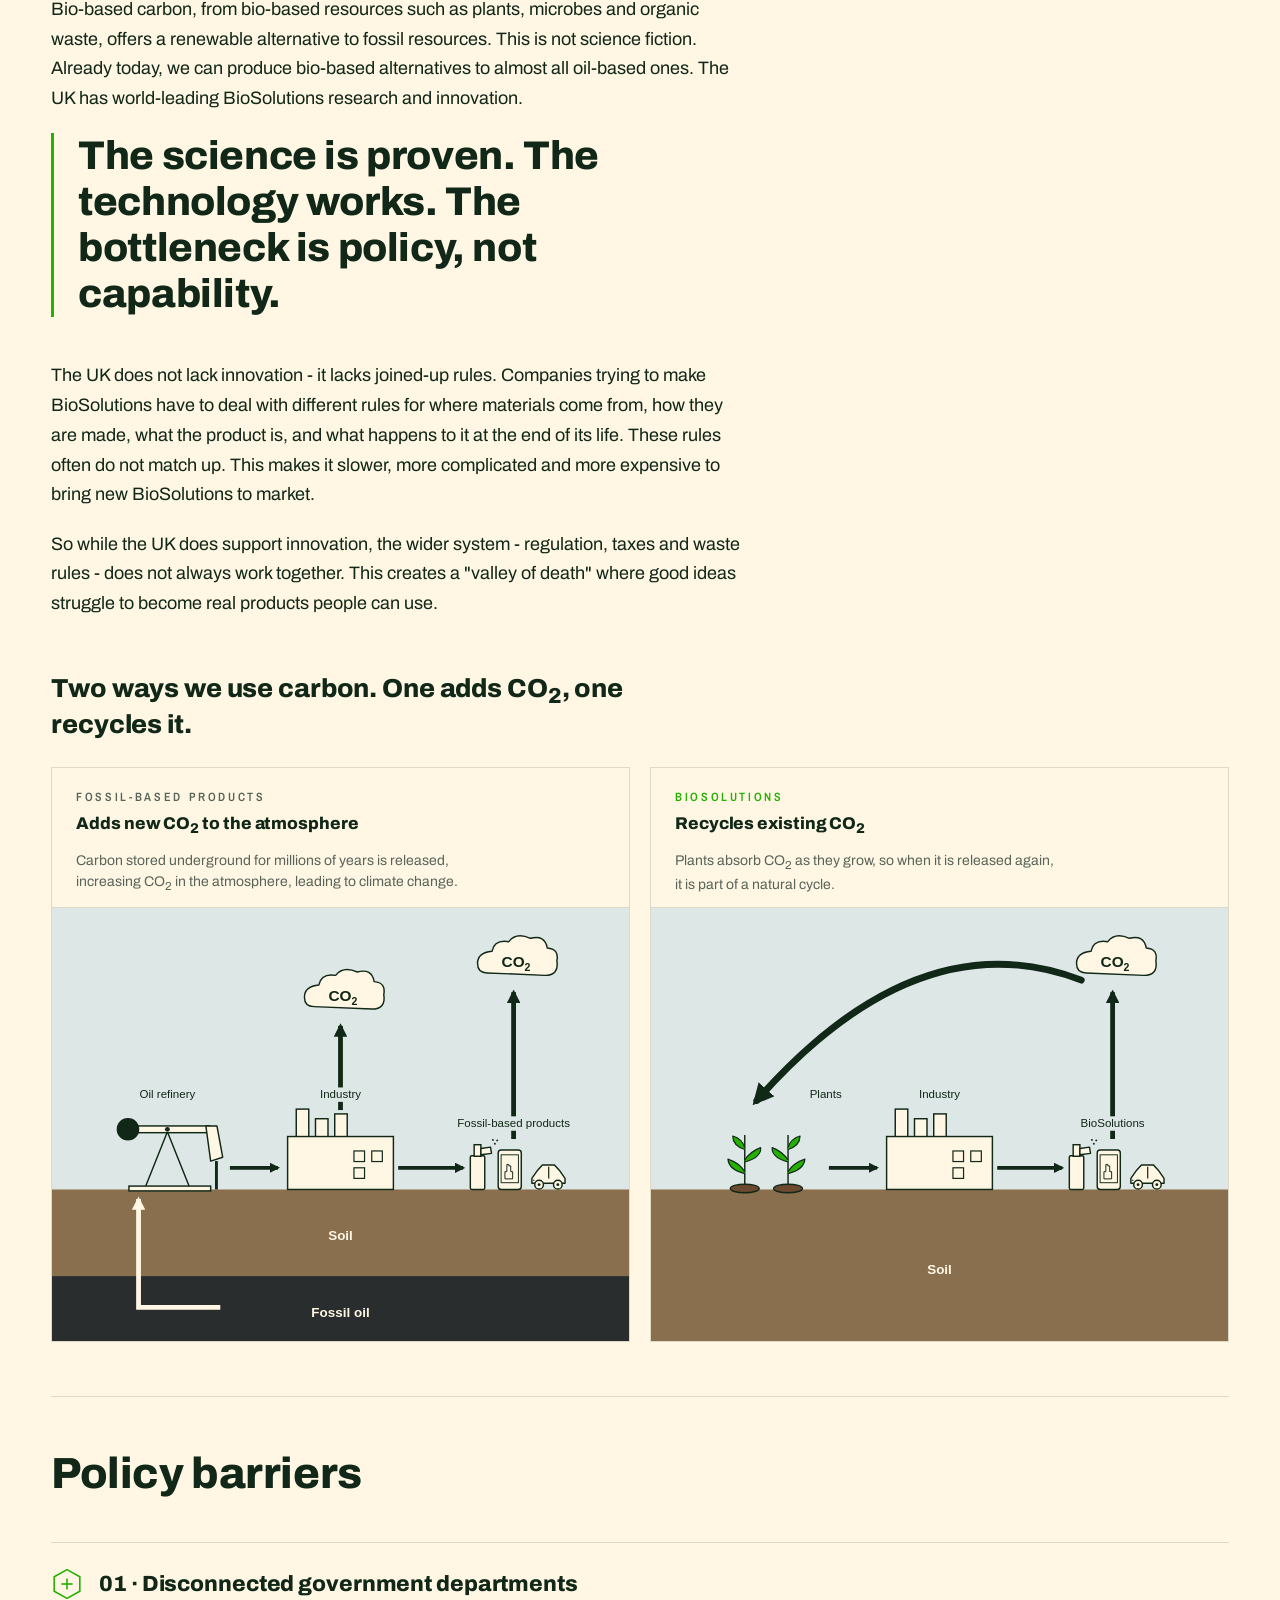
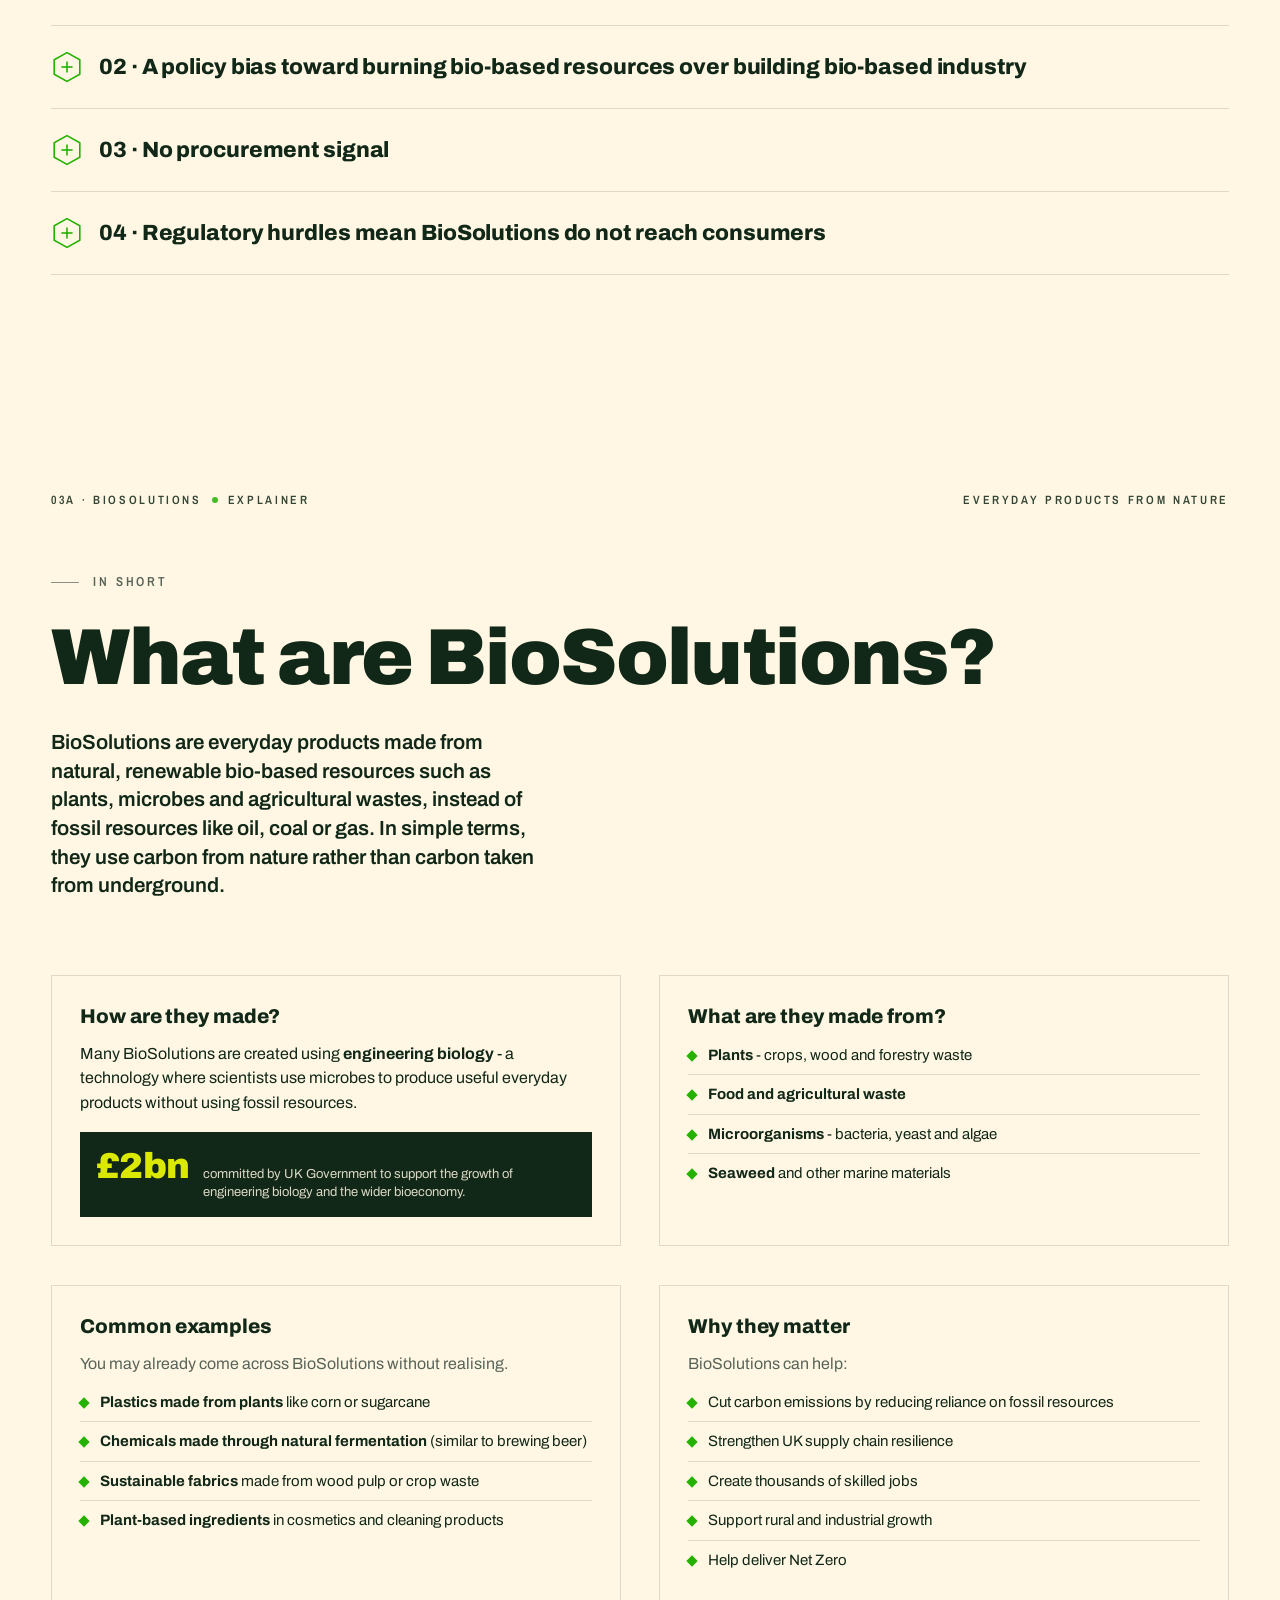
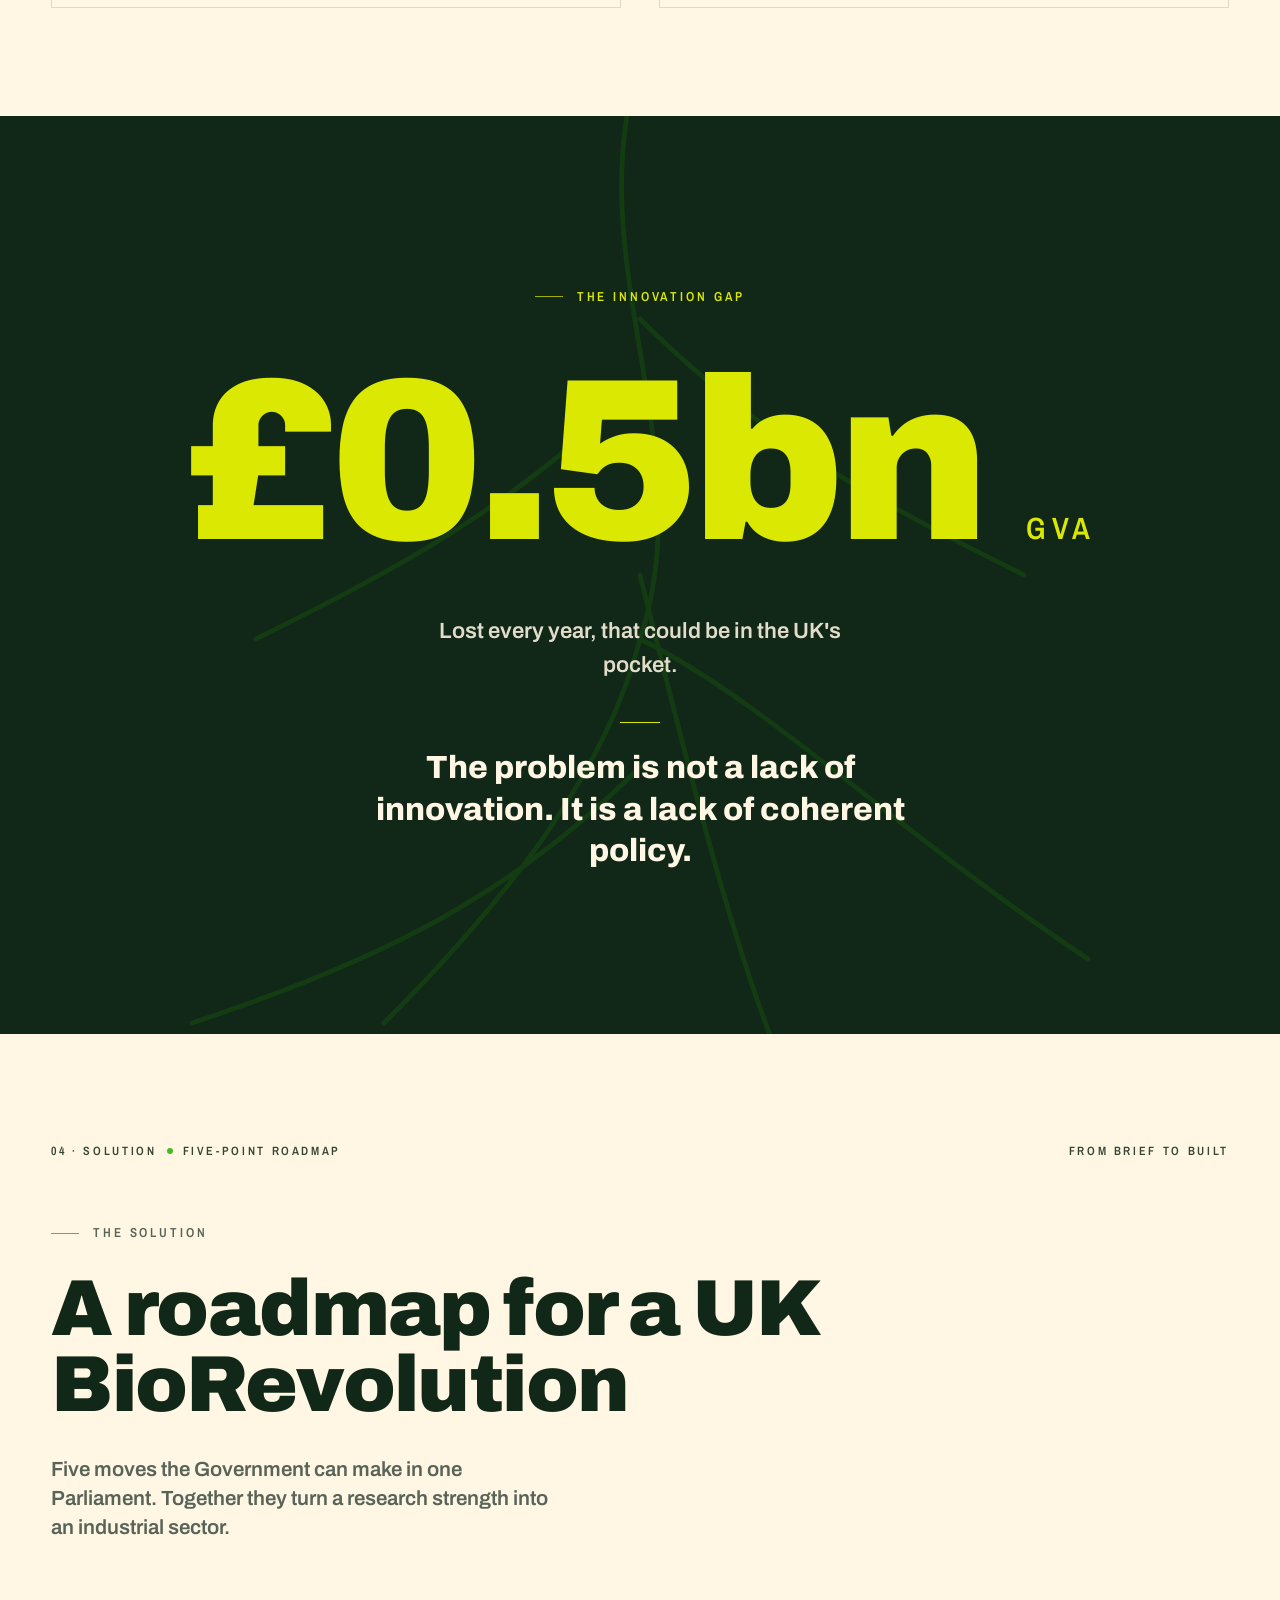
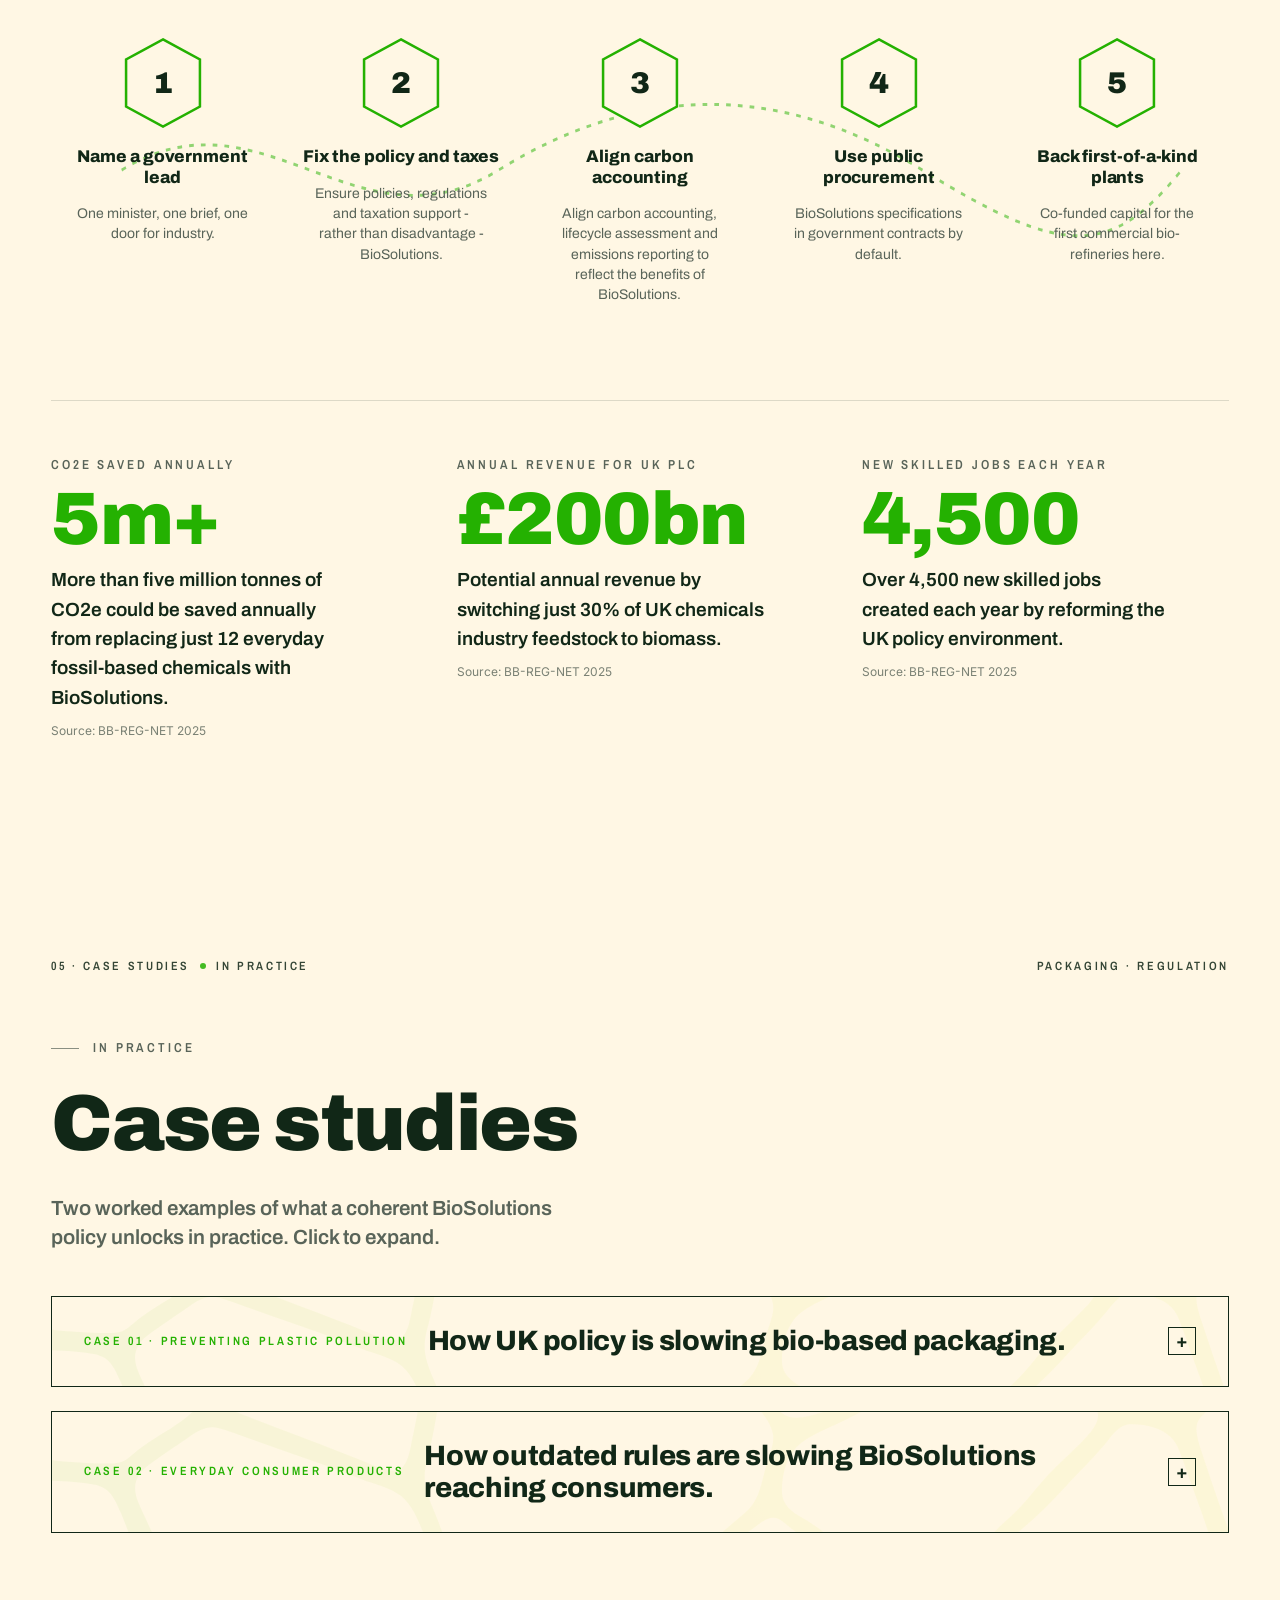
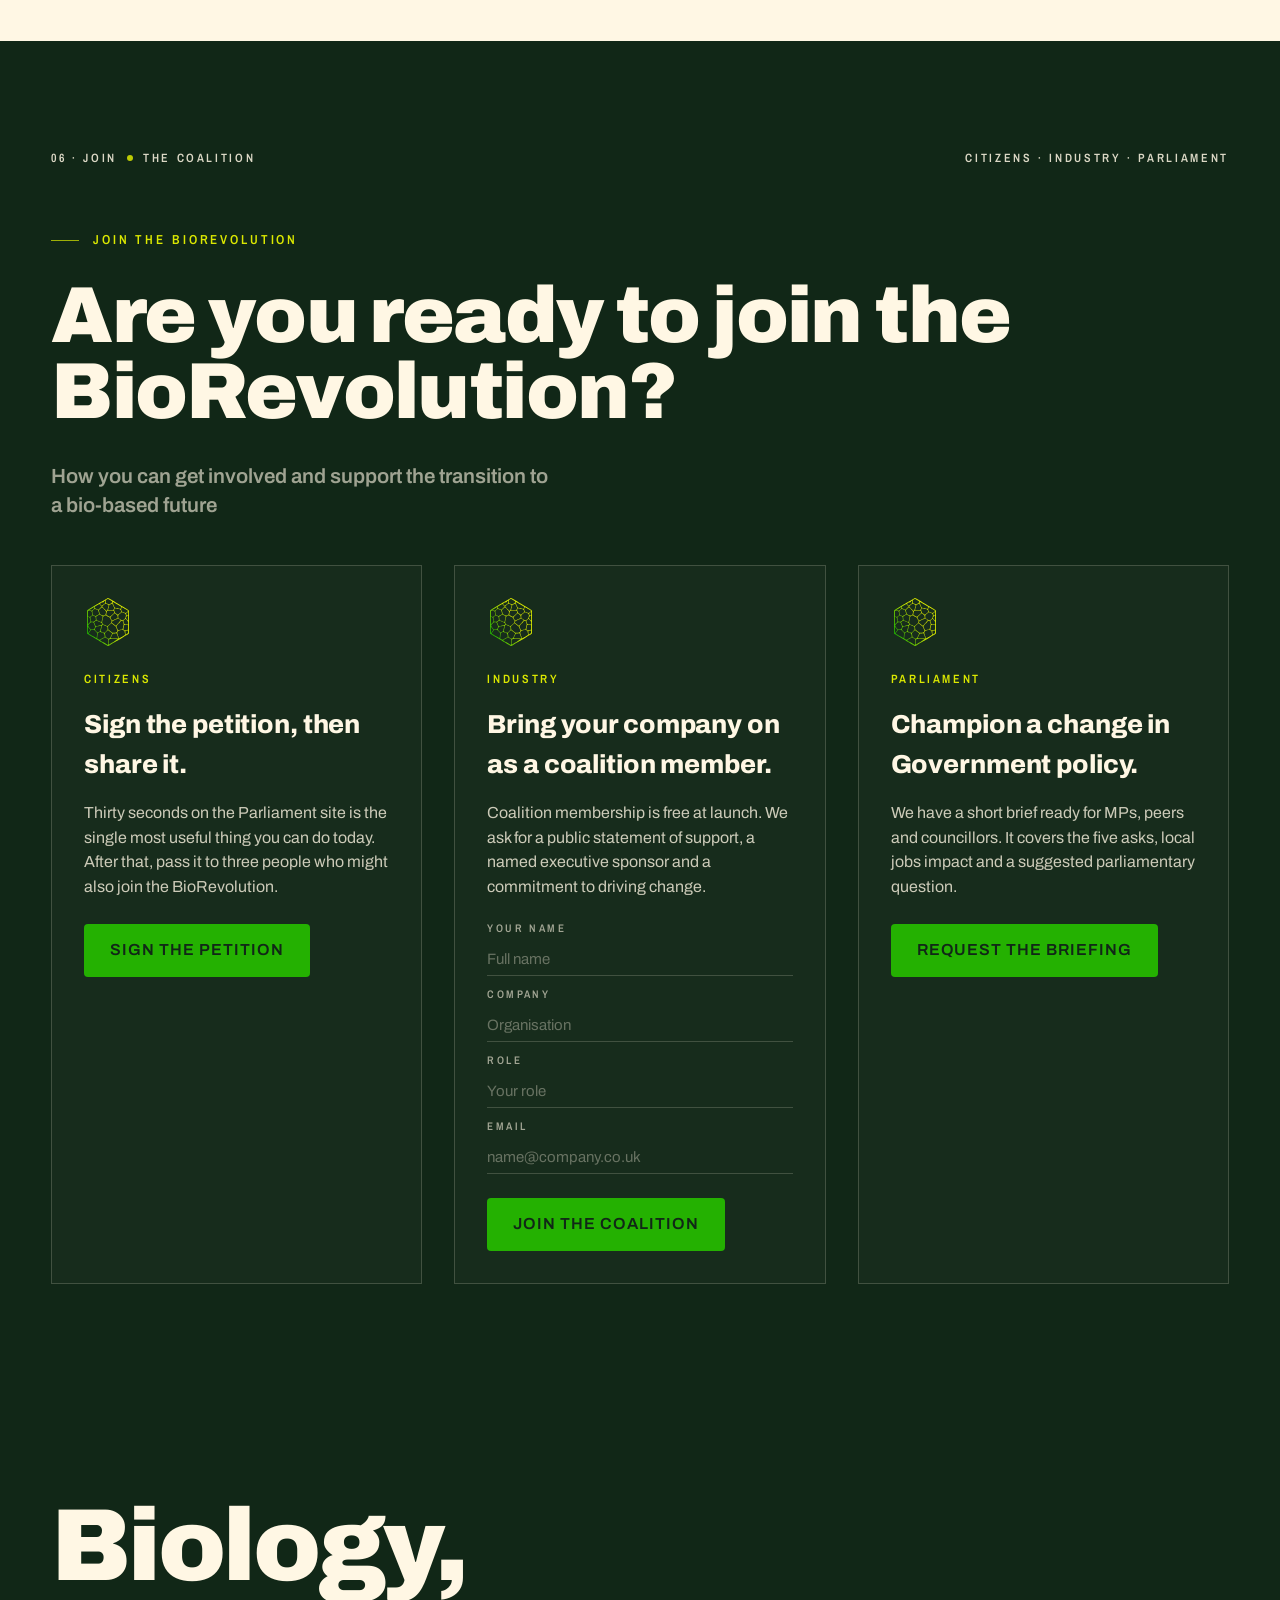
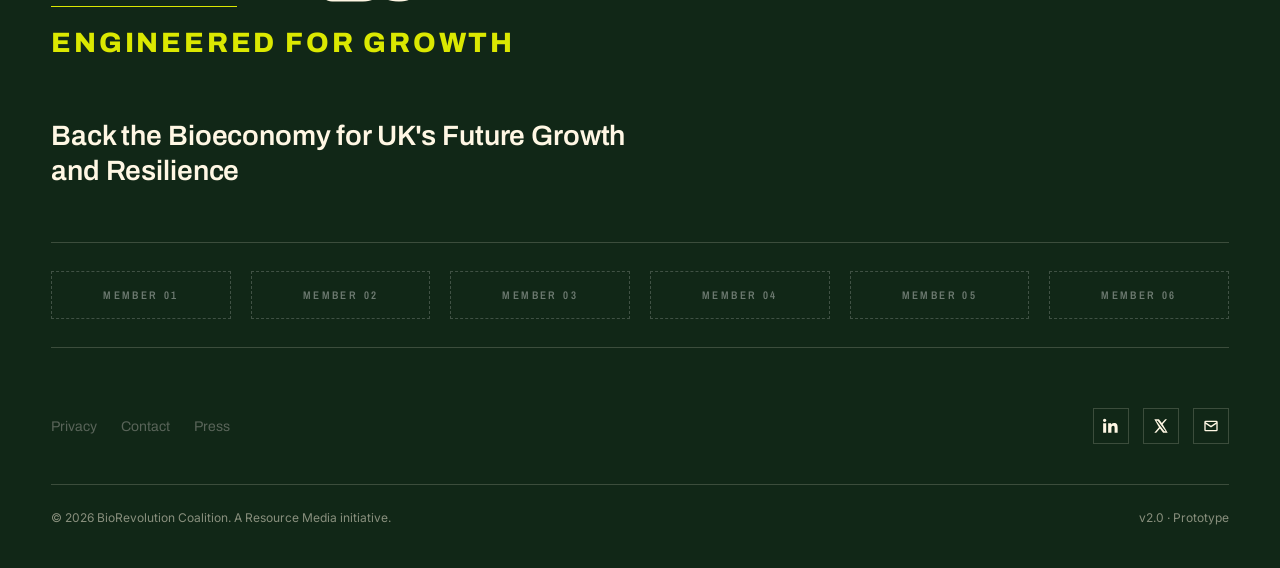
==== commit cf8ea7d9: "Rename case study tags to Preventing plastic pollution / Everyday consumer products Co-Authored-By: " ====
--- a/index.html
+++ b/index.html
@@ -472,7 +472,7 @@
 
       <details class="case voronoi">
         <summary>
-          <span class="tag">Case 01 · Packaging</span>
+          <span class="tag">Case 01 · Preventing plastic pollution</span>
           <h3>How UK policy is slowing bio-based packaging.</h3>
           <span class="chev" aria-hidden="true">+</span>
         </summary>
@@ -501,7 +501,7 @@
 
       <details class="case mycelium">
         <summary>
-          <span class="tag">Case 02 · Regulation</span>
+          <span class="tag">Case 02 · Everyday consumer products</span>
           <h3>How outdated rules are slowing BioSolutions reaching consumers.</h3>
           <span class="chev" aria-hidden="true">+</span>
         </summary>
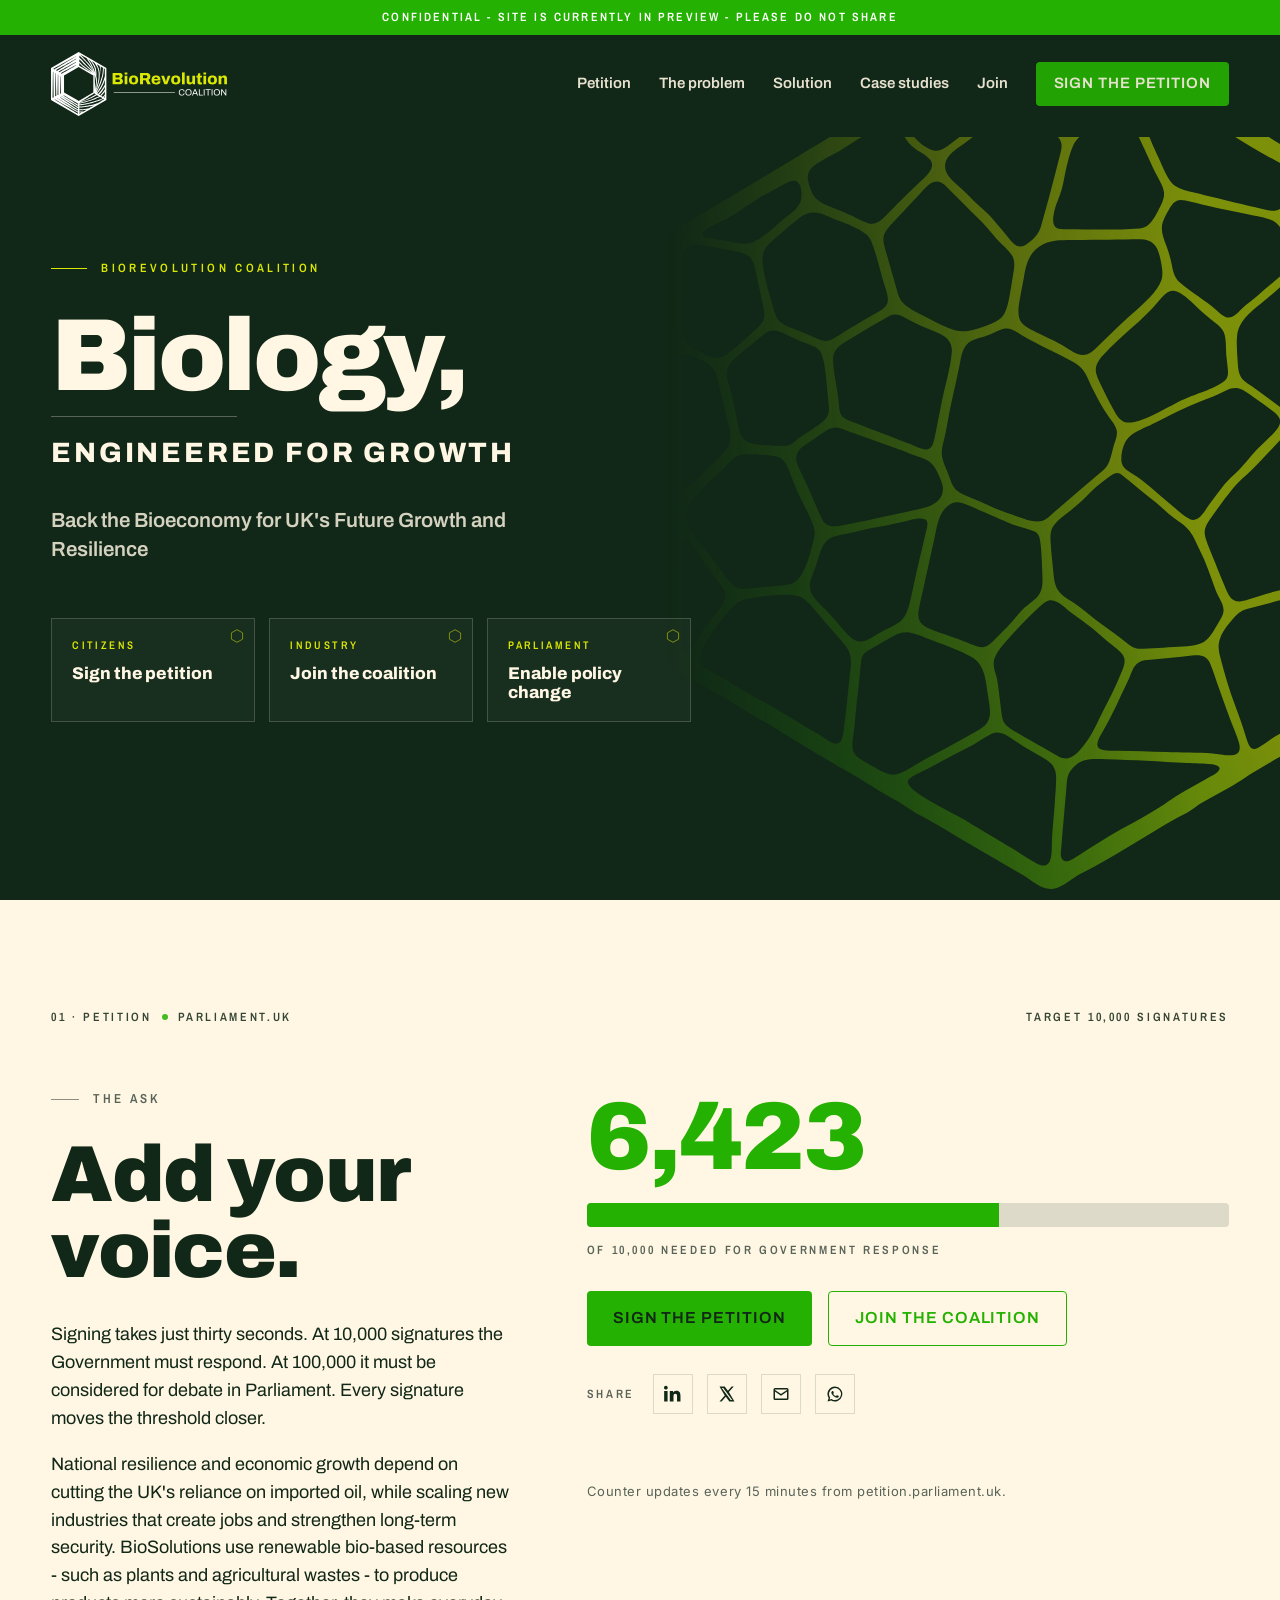
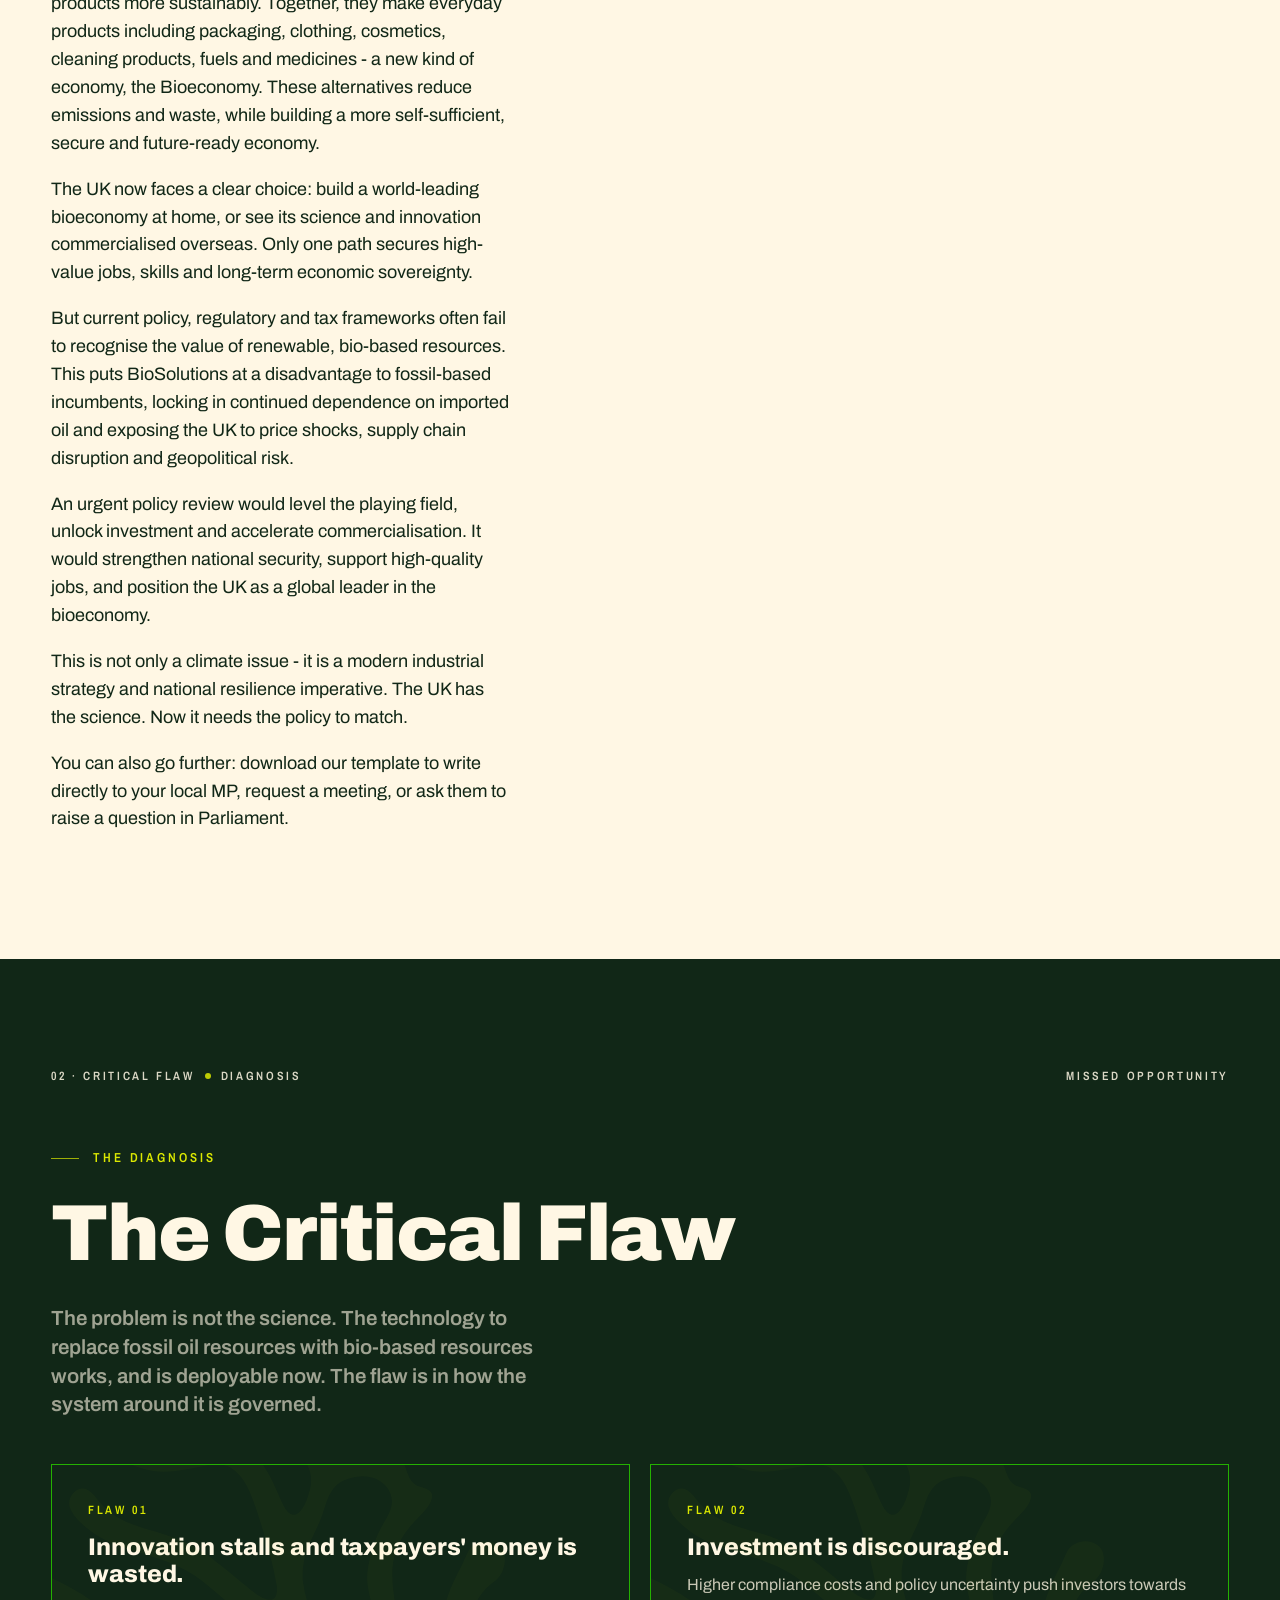
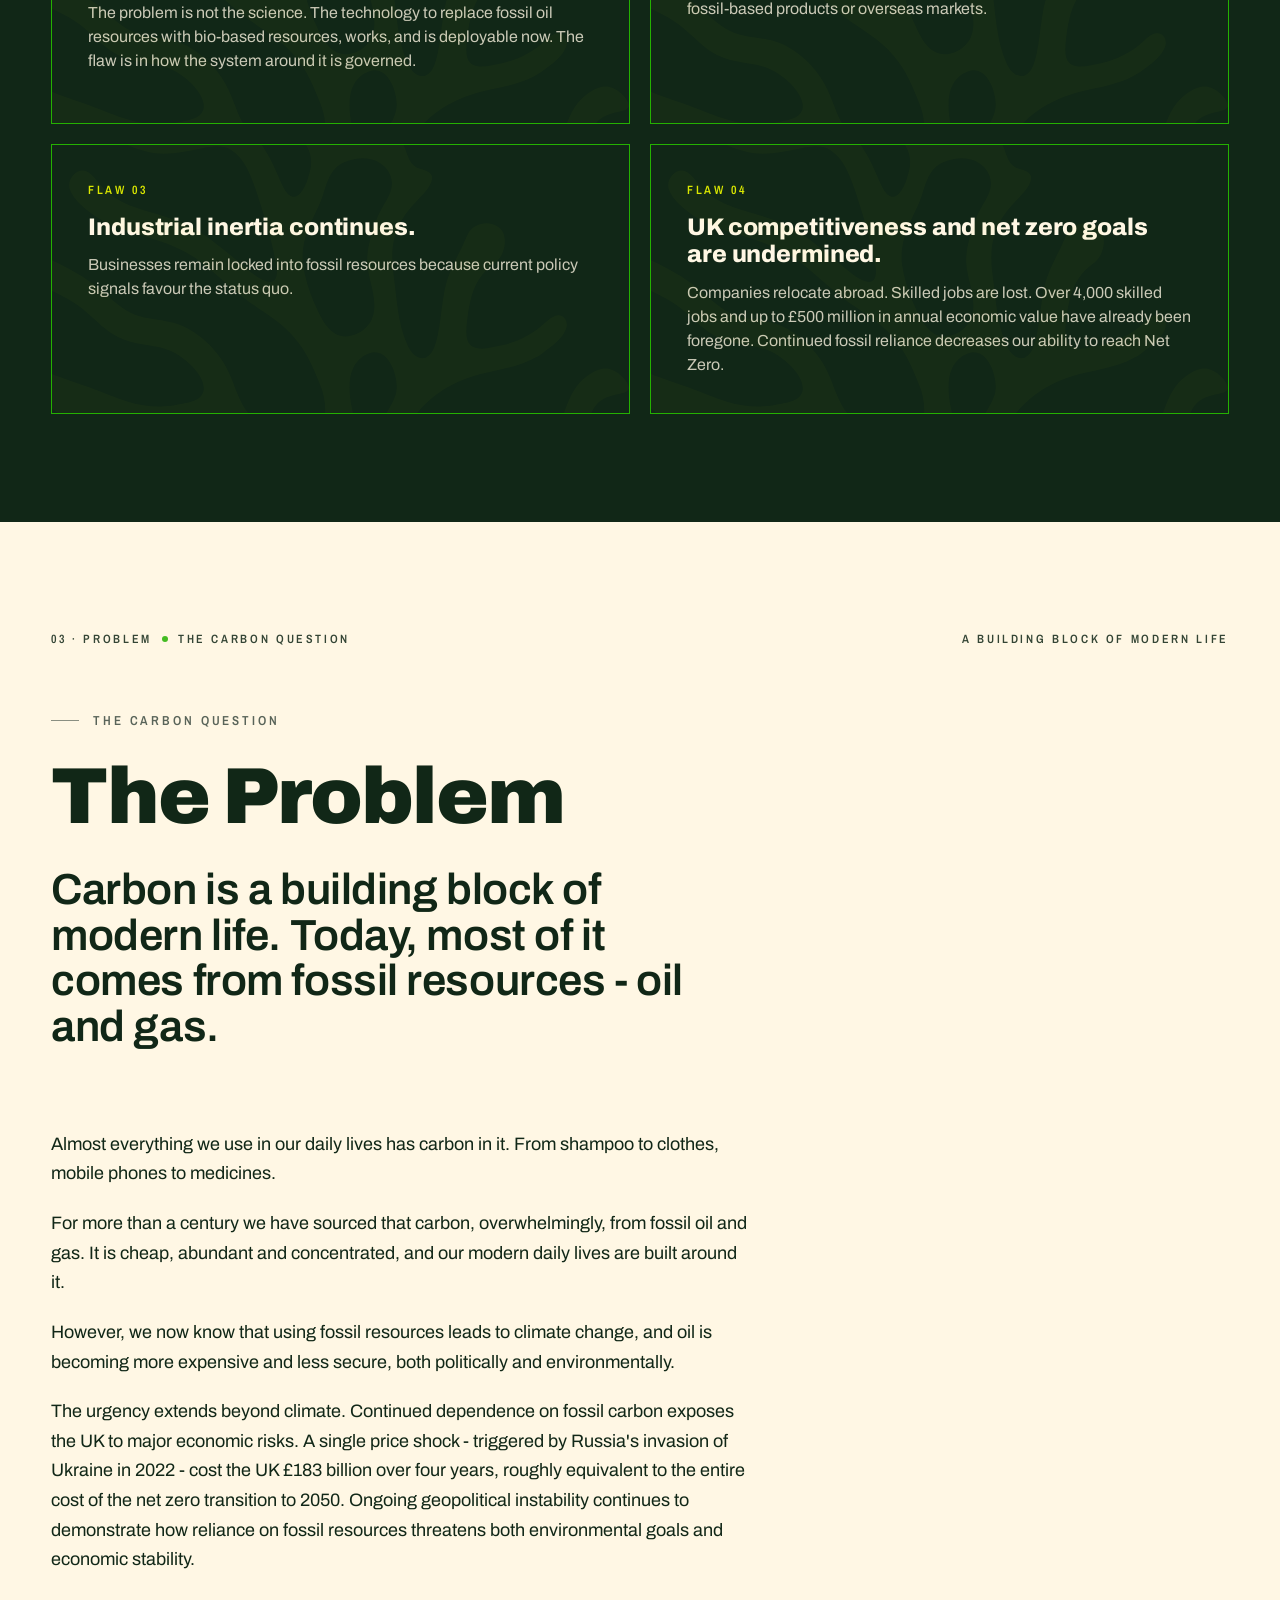
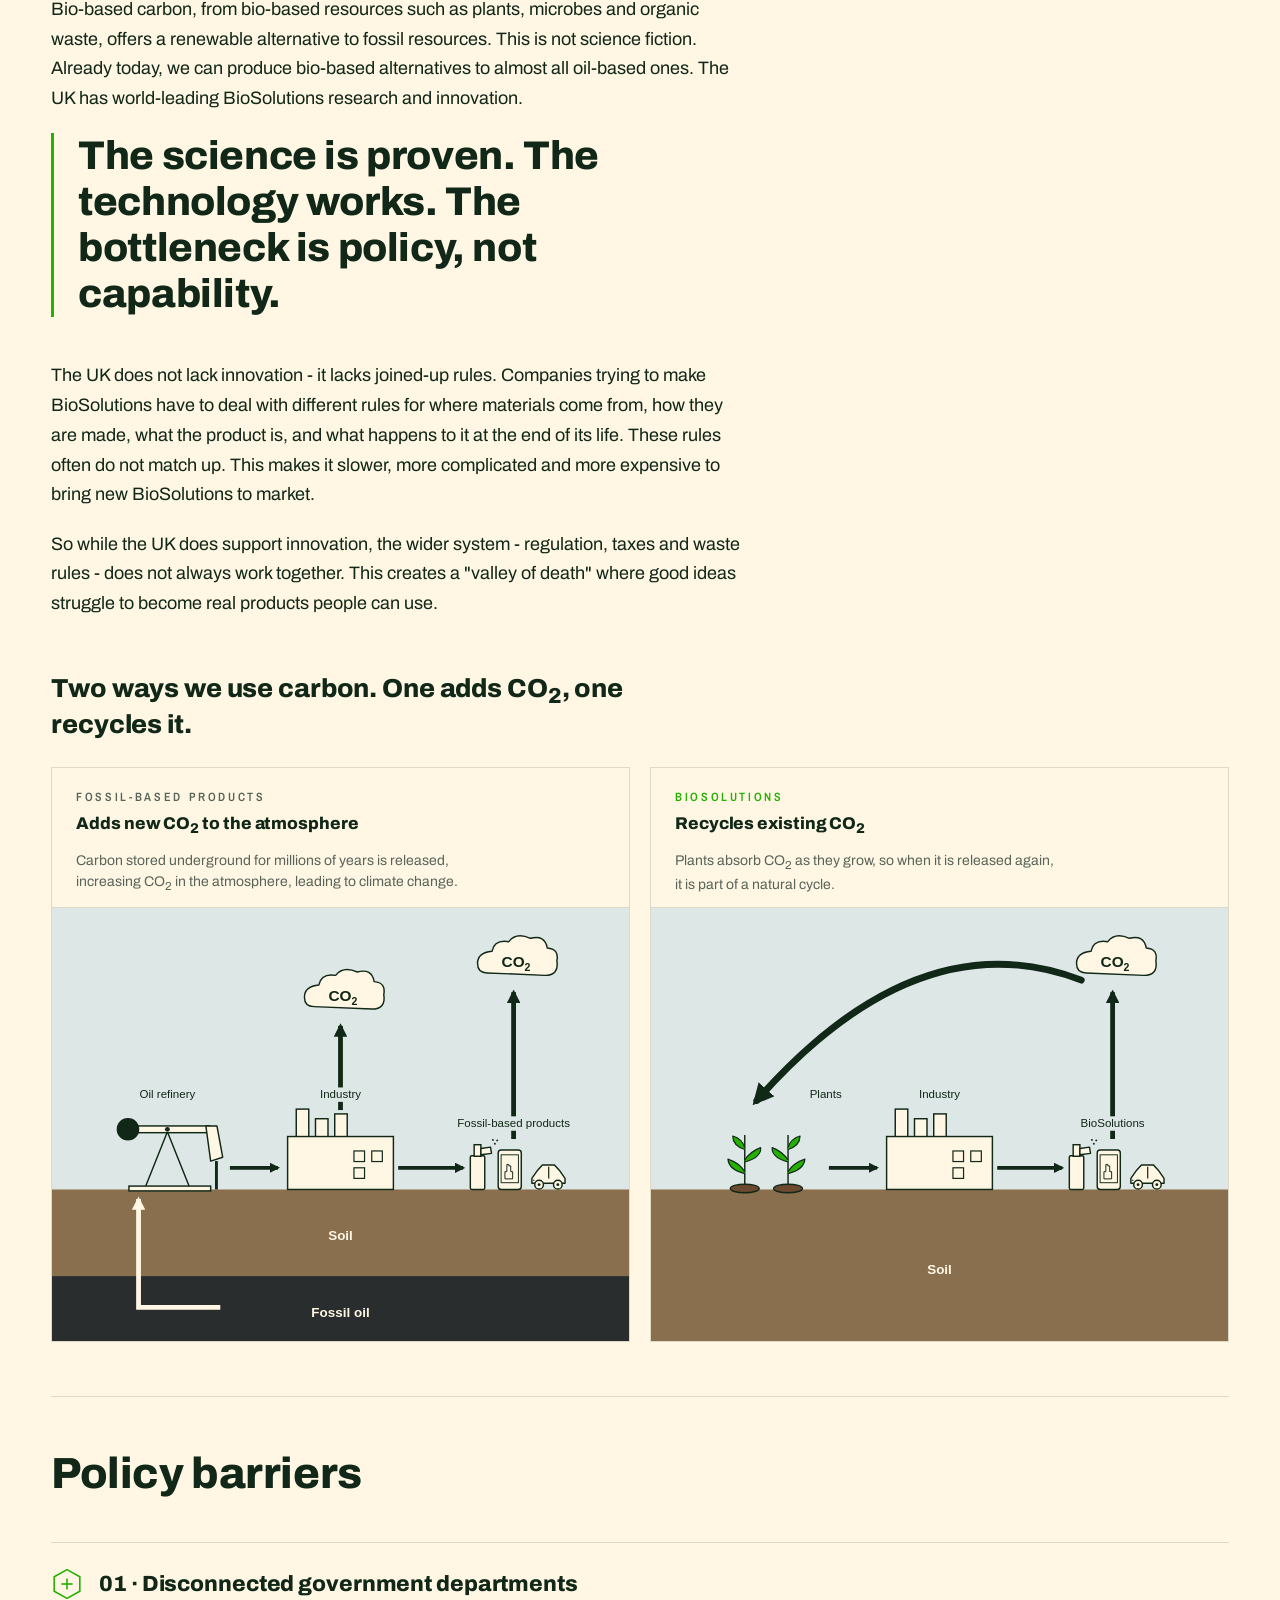
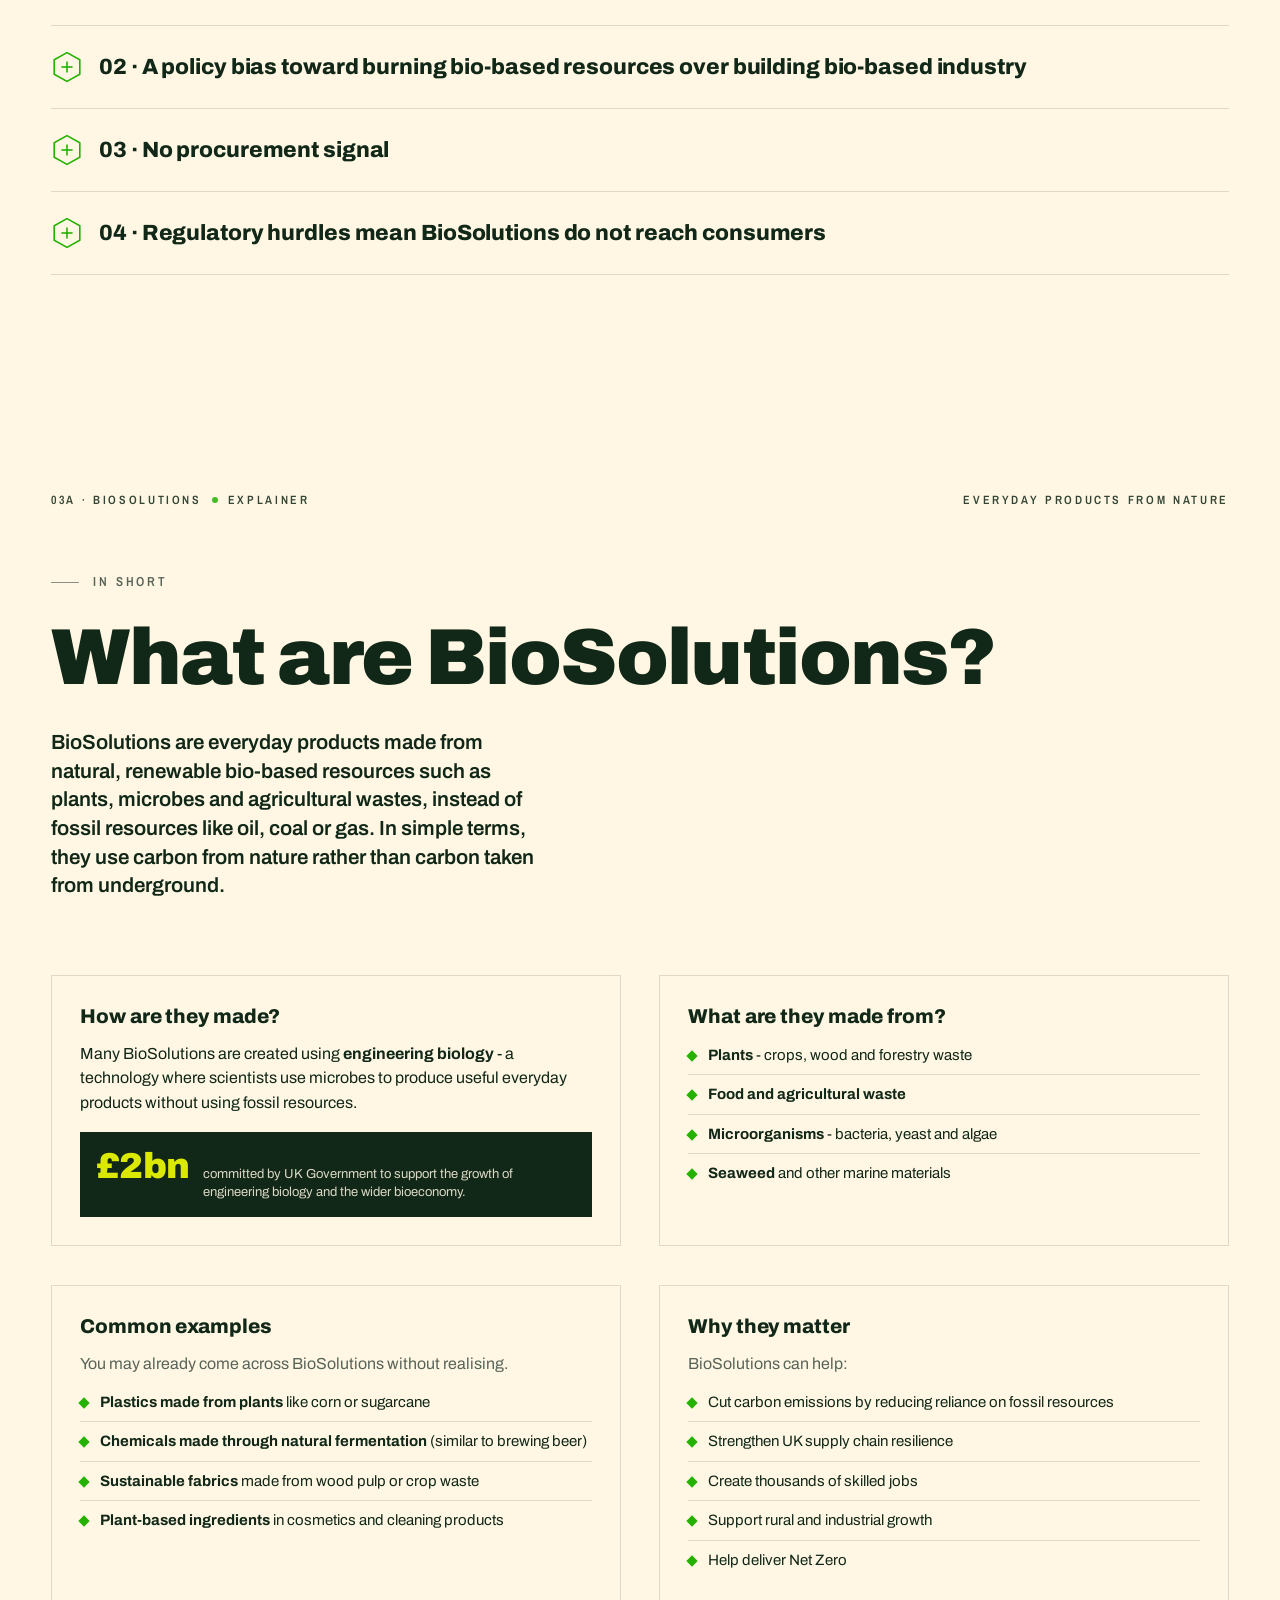
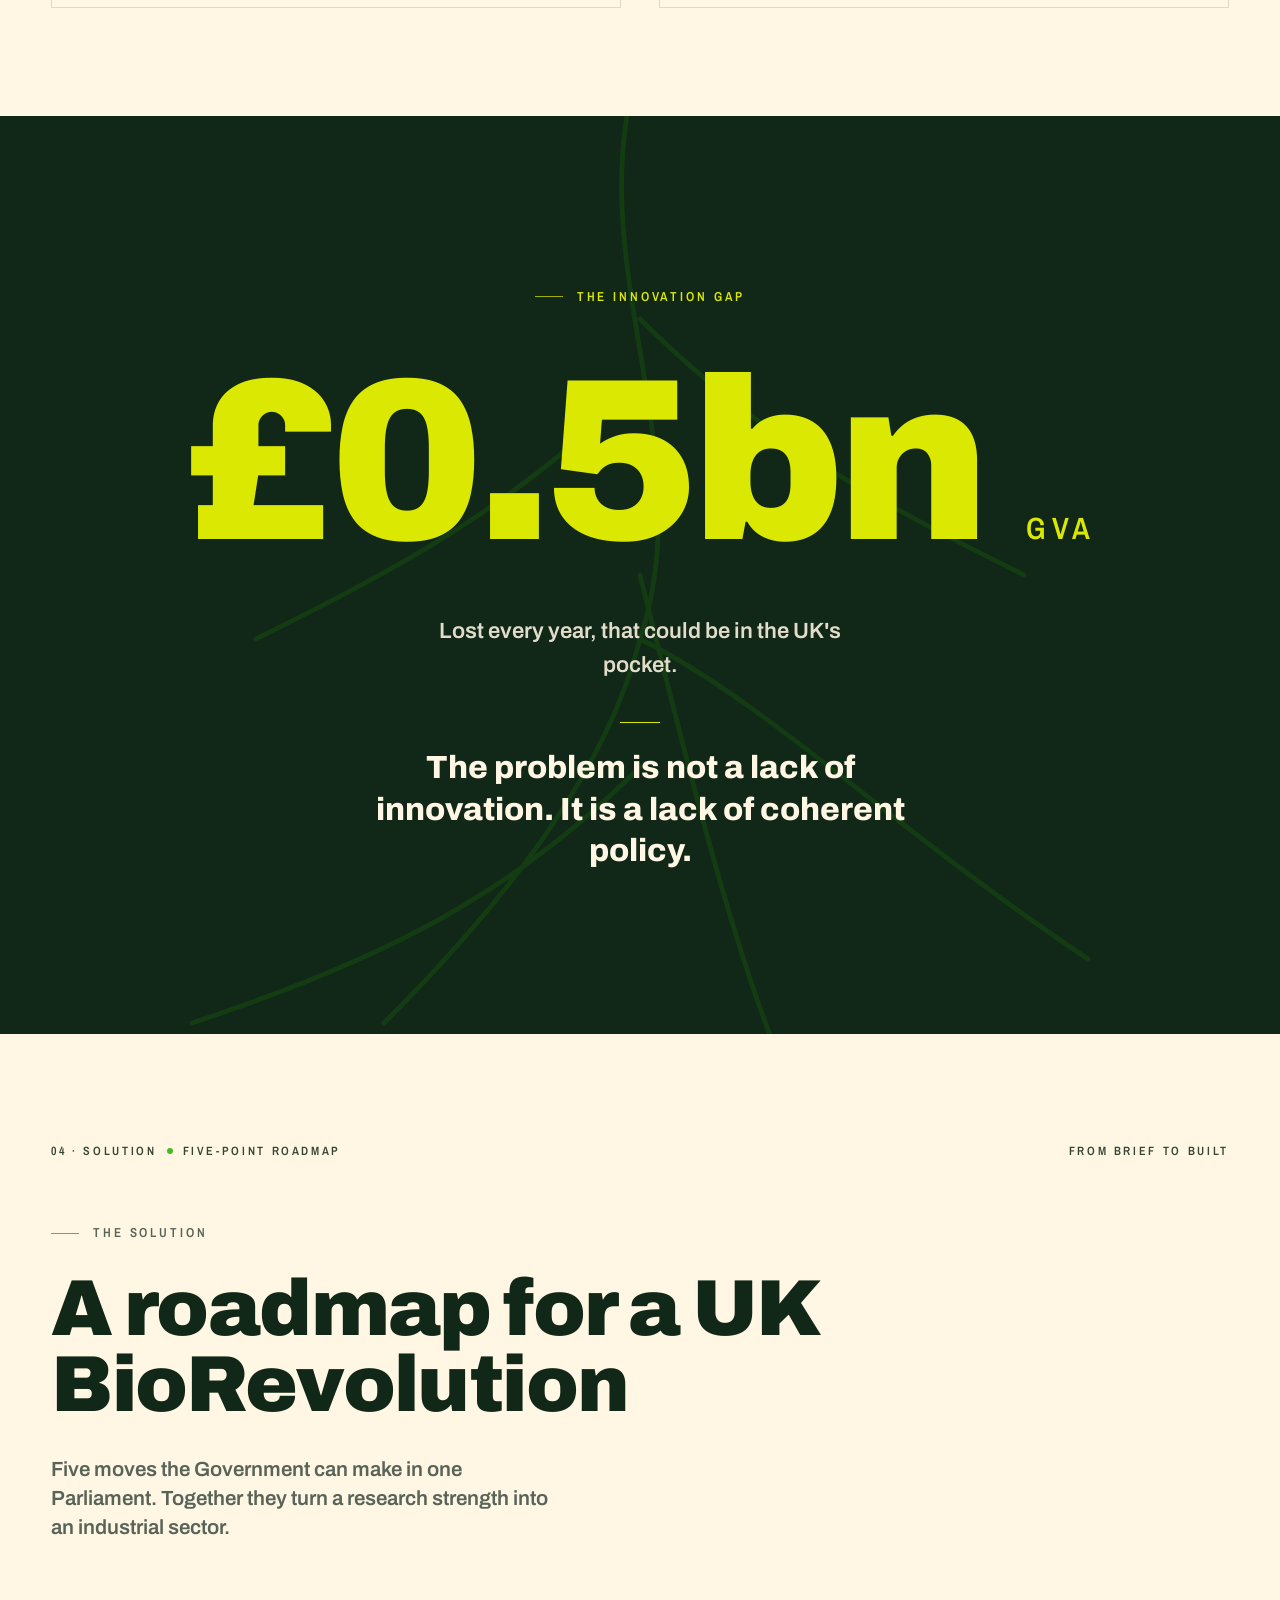
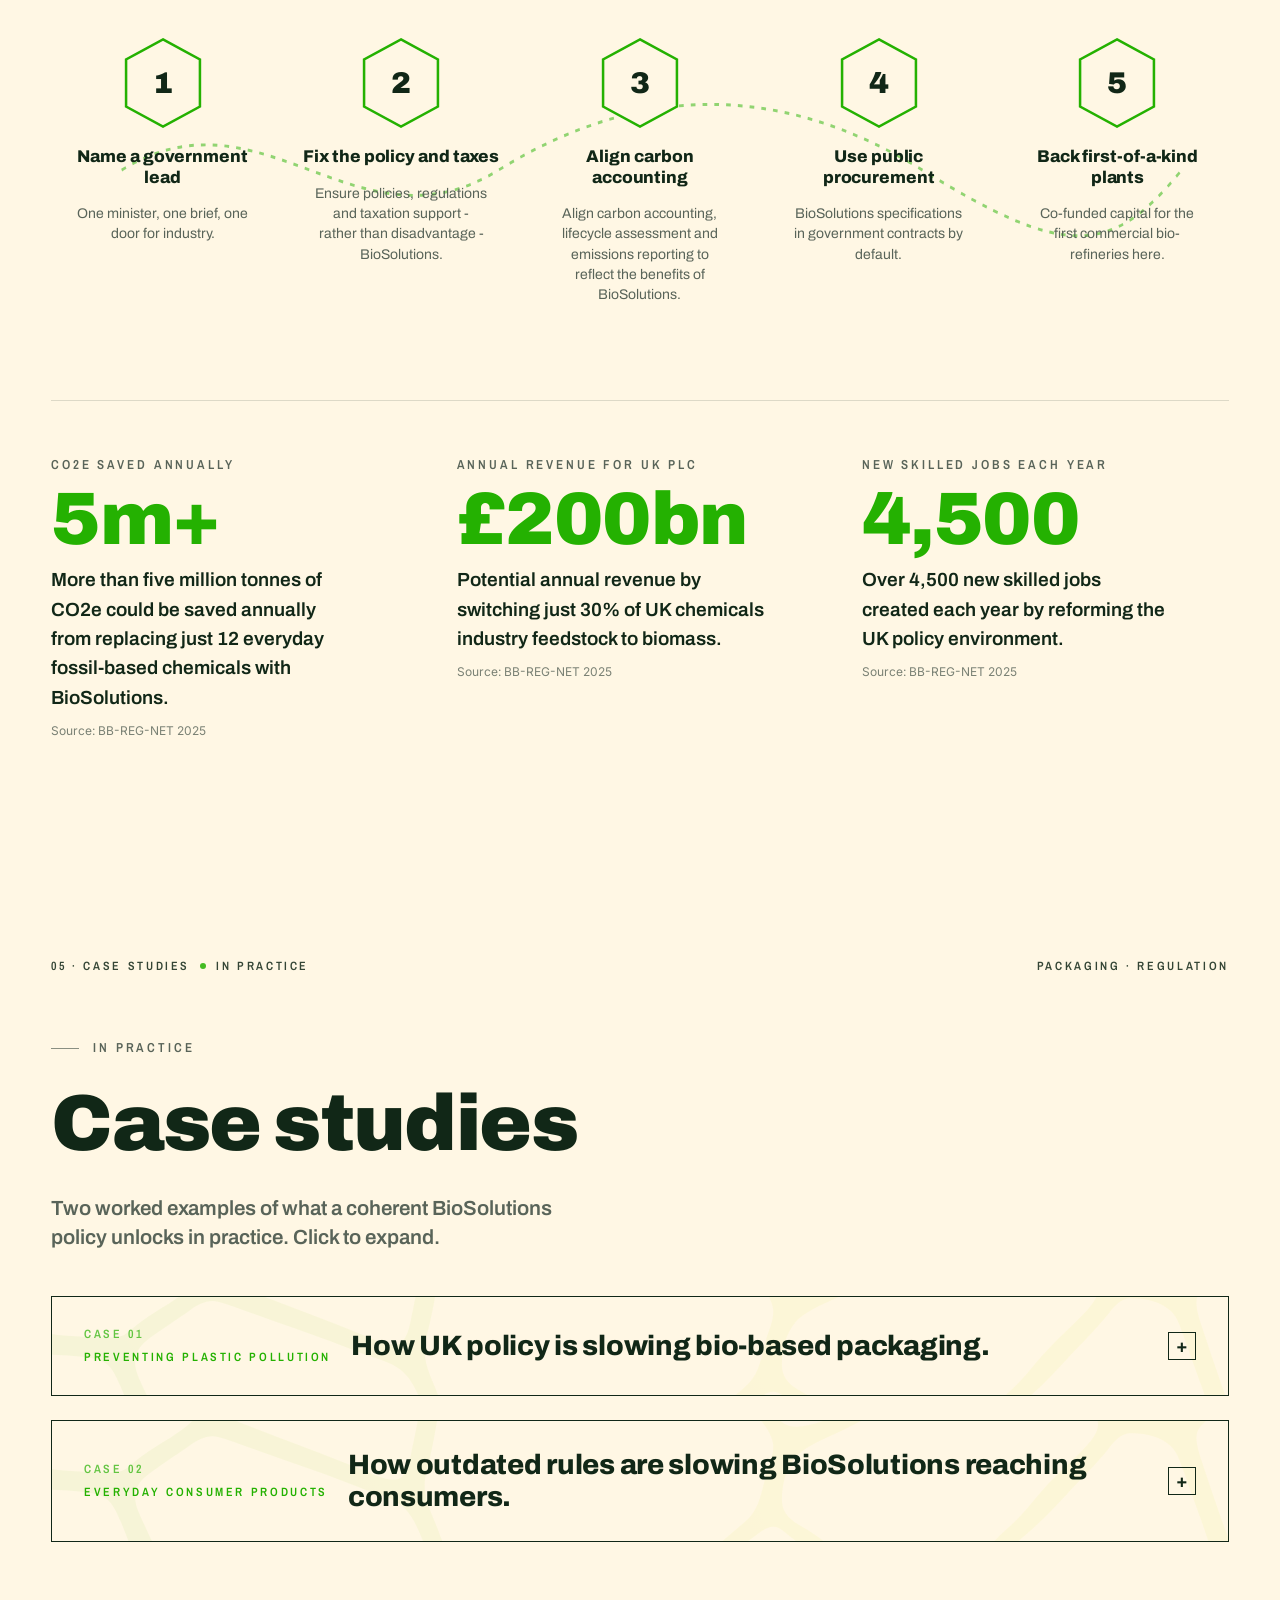
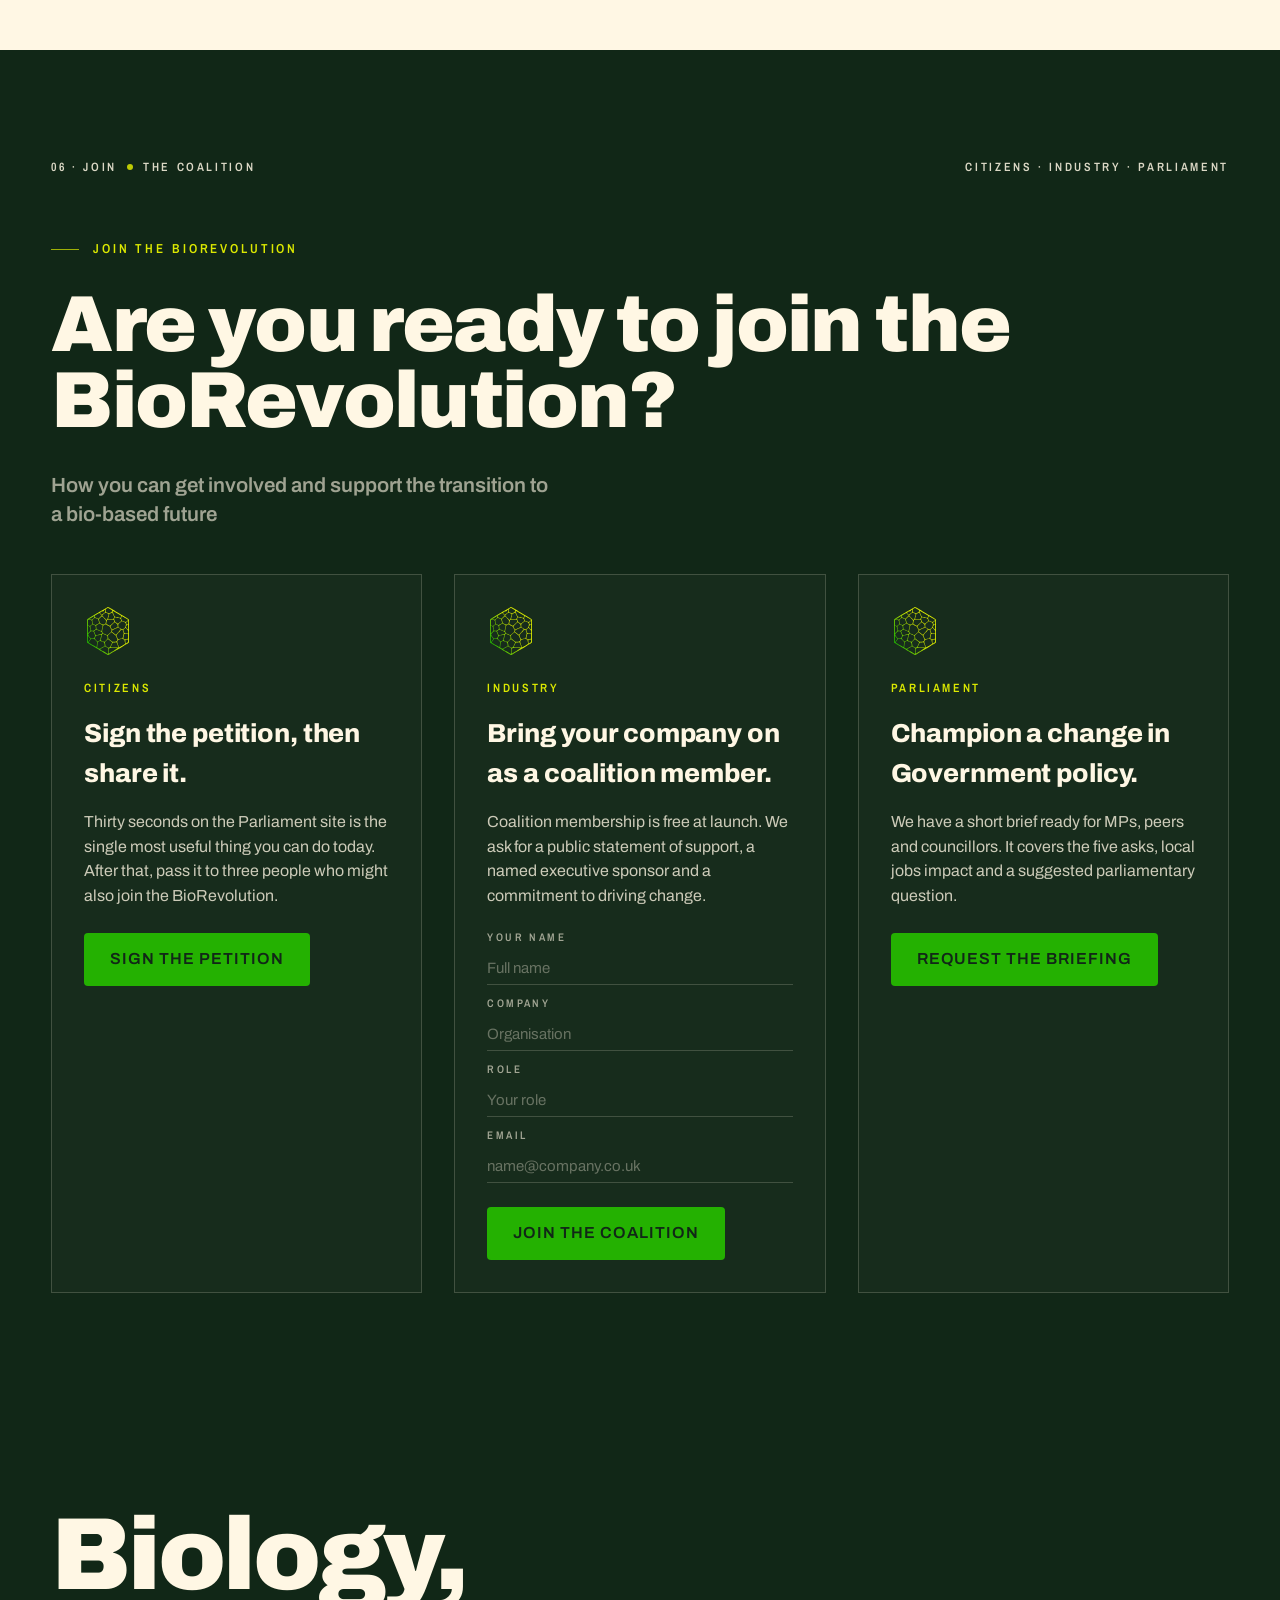
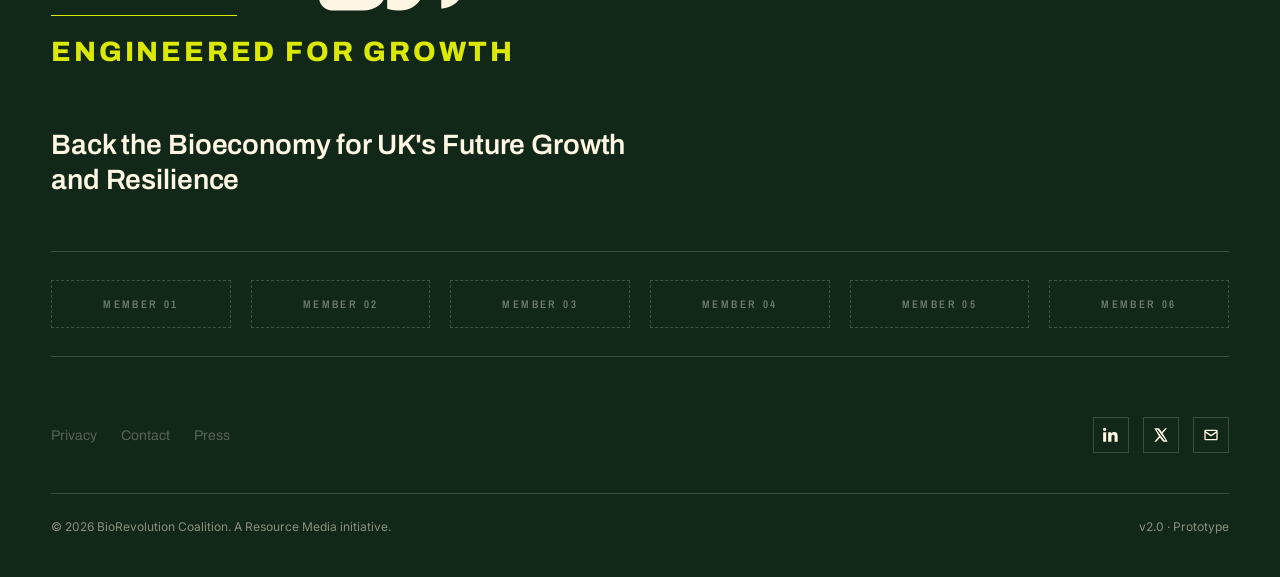
==== commit 5a27c4de: "Stack case study tag on desktop (CASE 01 over label) Split tag text into a number span and label spa" ====
--- a/index.html
+++ b/index.html
@@ -472,7 +472,7 @@
 
       <details class="case voronoi">
         <summary>
-          <span class="tag">Case 01 · Preventing plastic pollution</span>
+          <span class="tag"><span class="tag-n">Case 01</span><span class="tag-lbl">Preventing plastic pollution</span></span>
           <h3>How UK policy is slowing bio-based packaging.</h3>
           <span class="chev" aria-hidden="true">+</span>
         </summary>
@@ -501,7 +501,7 @@
 
       <details class="case mycelium">
         <summary>
-          <span class="tag">Case 02 · Everyday consumer products</span>
+          <span class="tag"><span class="tag-n">Case 02</span><span class="tag-lbl">Everyday consumer products</span></span>
           <h3>How outdated rules are slowing BioSolutions reaching consumers.</h3>
           <span class="chev" aria-hidden="true">+</span>
         </summary>
--- a/styles.css
+++ b/styles.css
@@ -781,6 +781,22 @@
   letter-spacing: .22em; text-transform: uppercase;
   color: var(--leaf-green);
 }
+/* Mobile: number and label inline with a bullet separator */
+.case > summary .tag-n::after {
+  content: " · ";
+}
+/* Desktop: stack number on top, label underneath */
+@media (min-width: 721px) {
+  .case > summary .tag-n,
+  .case > summary .tag-lbl {
+    display: block;
+  }
+  .case > summary .tag-n {
+    margin-bottom: 4px;
+    opacity: .7;
+  }
+  .case > summary .tag-n::after { content: ""; }
+}
 .case > summary h3 {
   margin: 0;
   font-weight: 800;
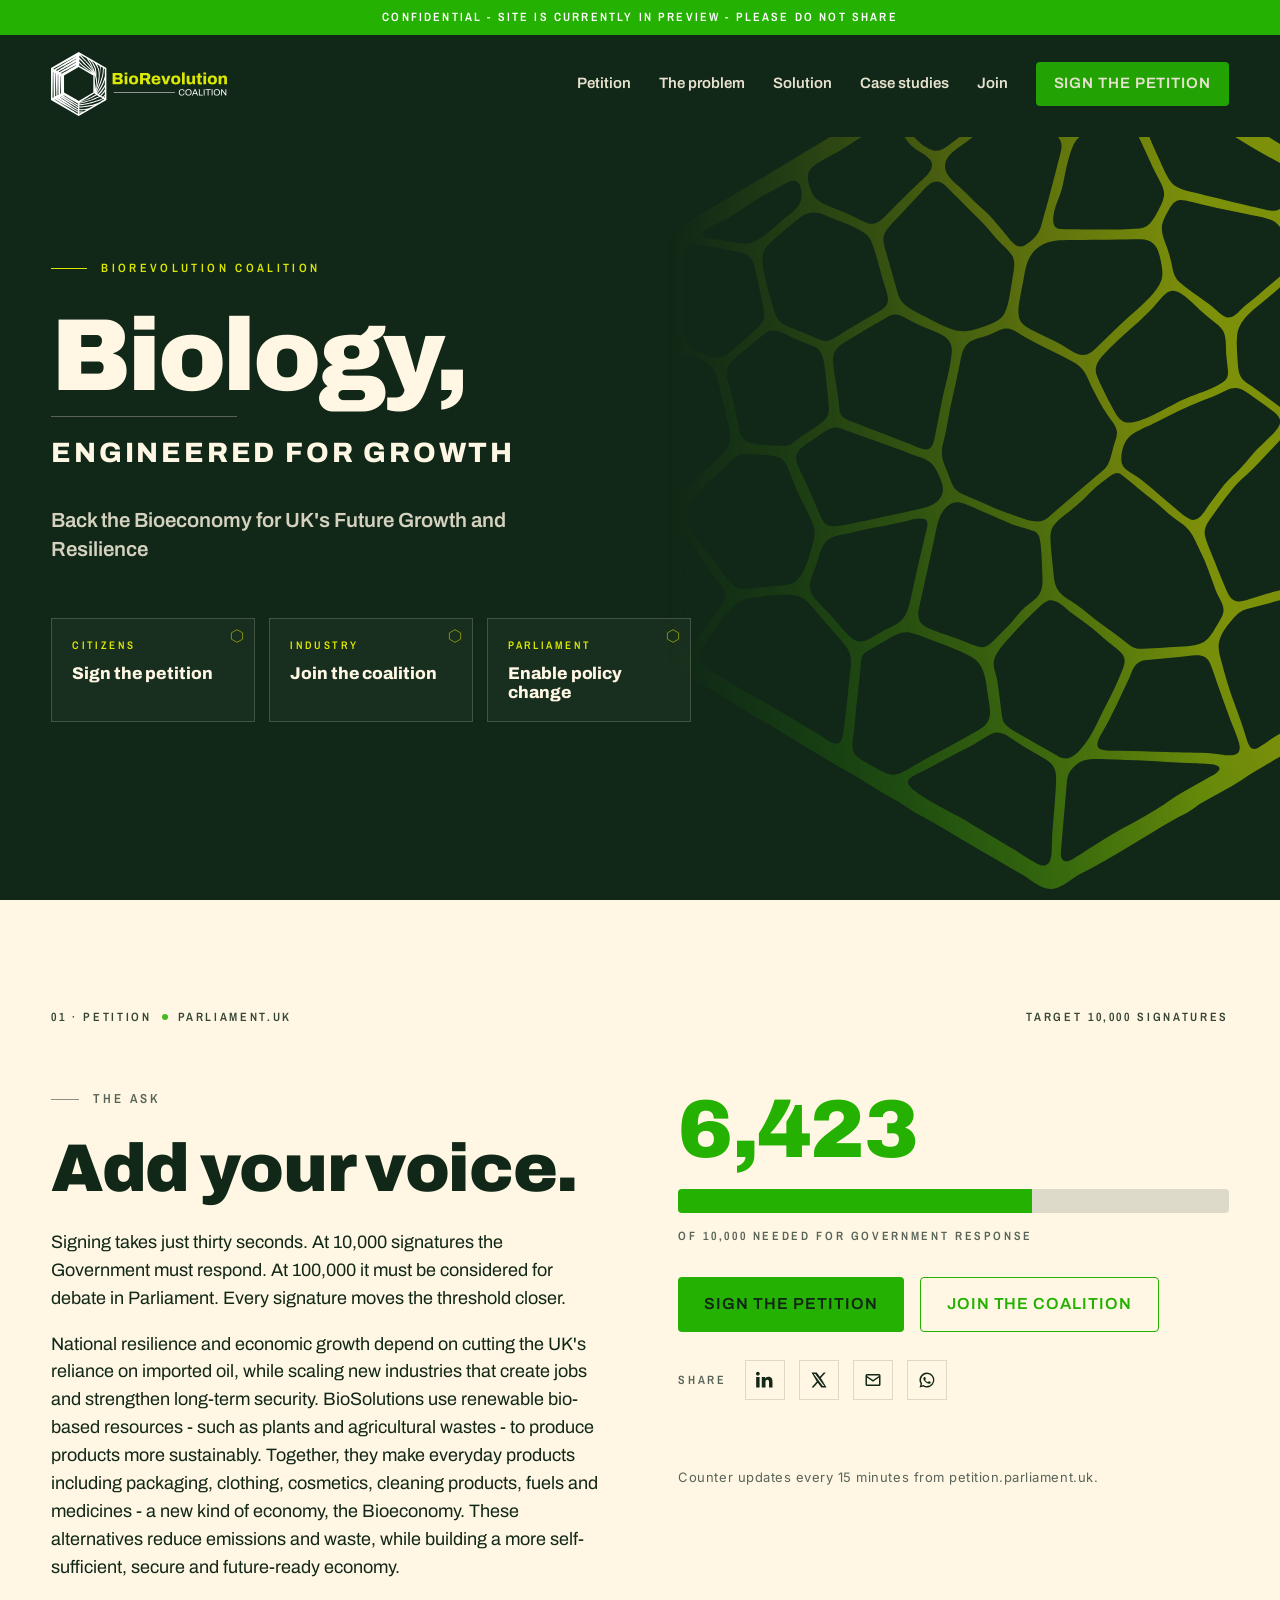
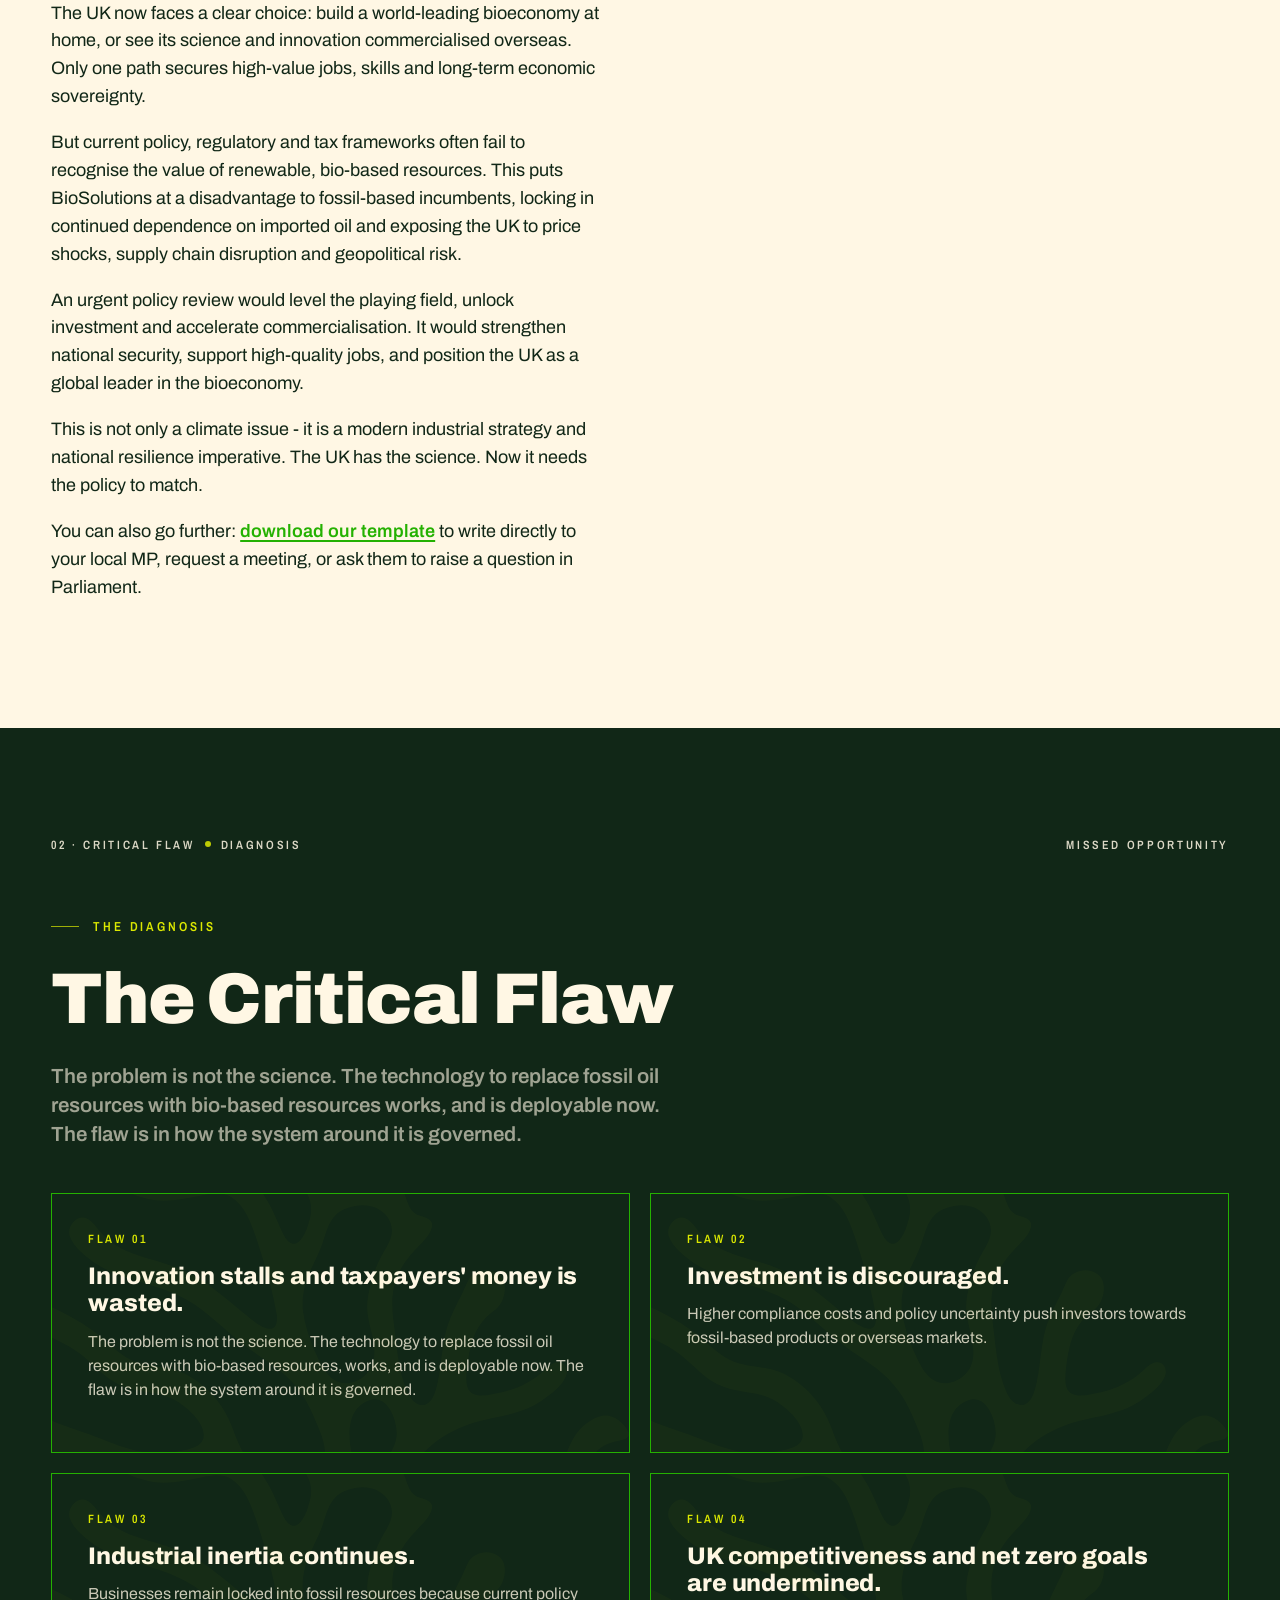
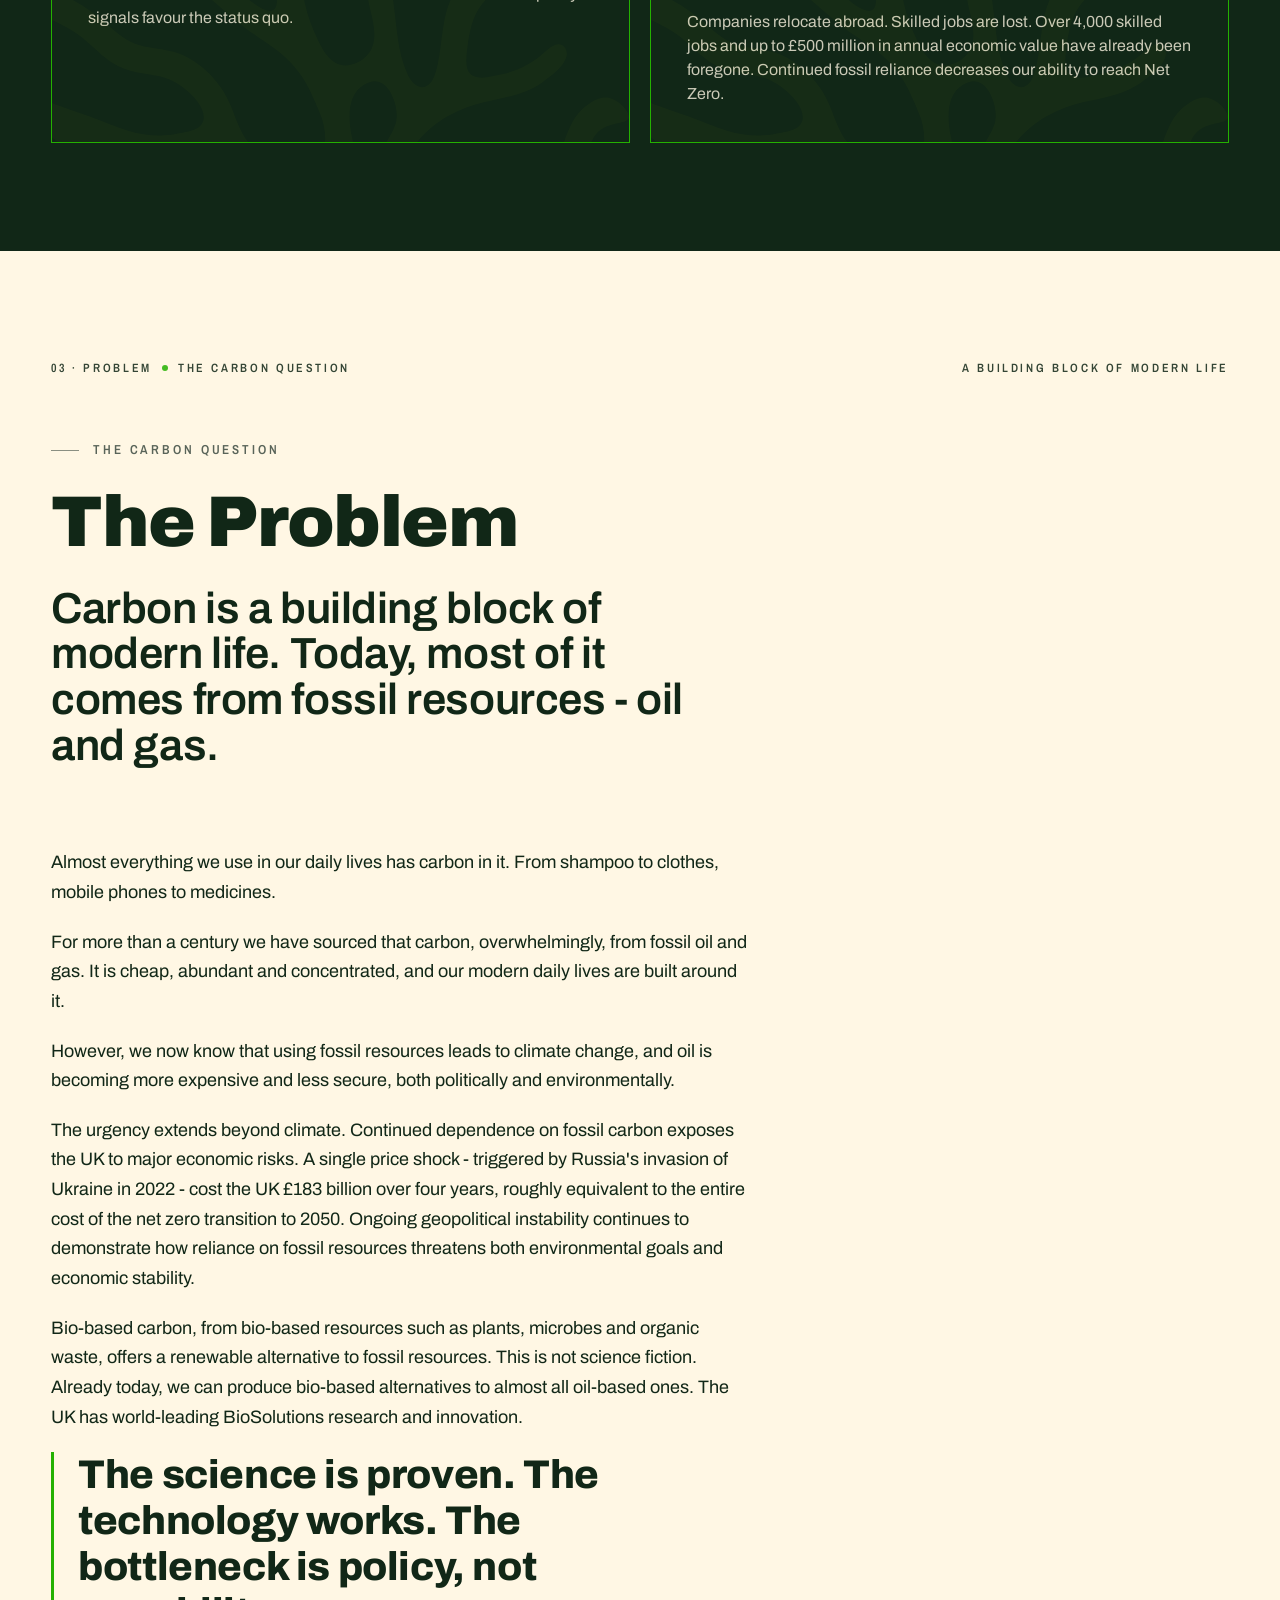
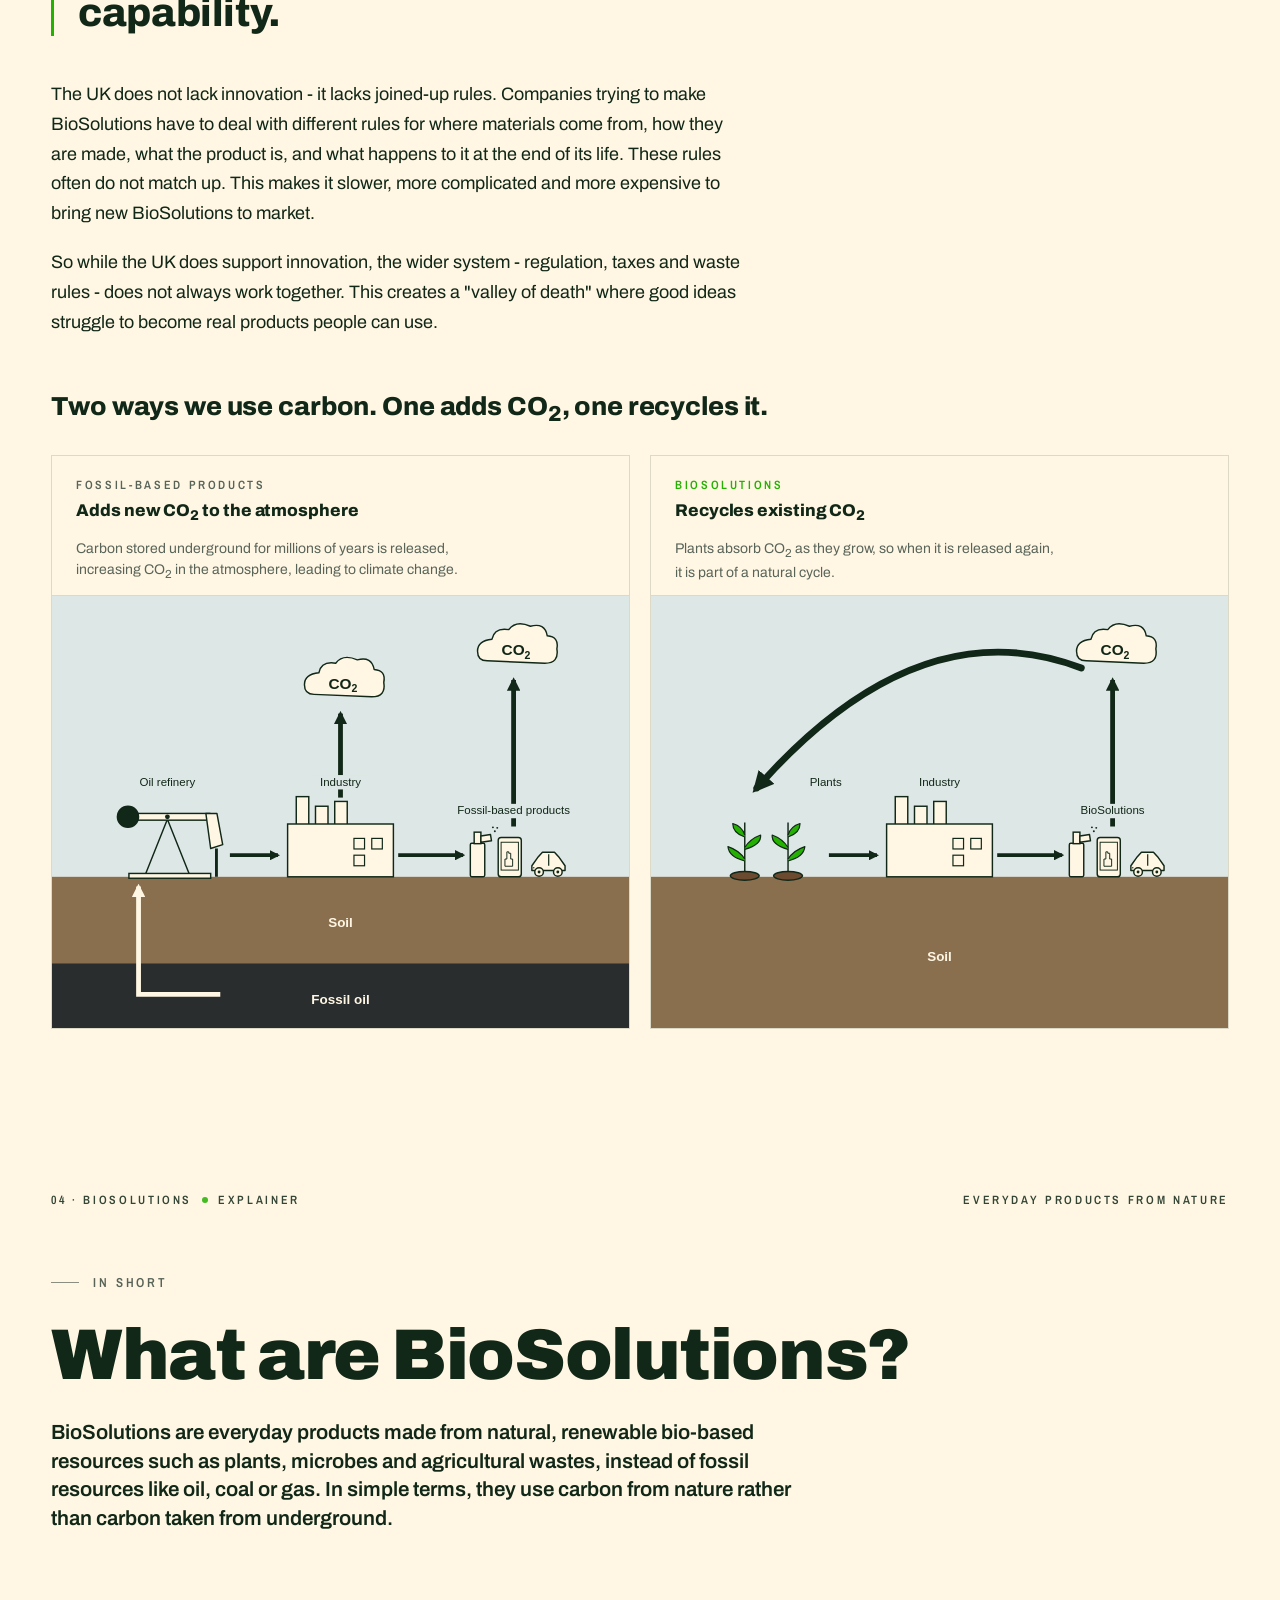
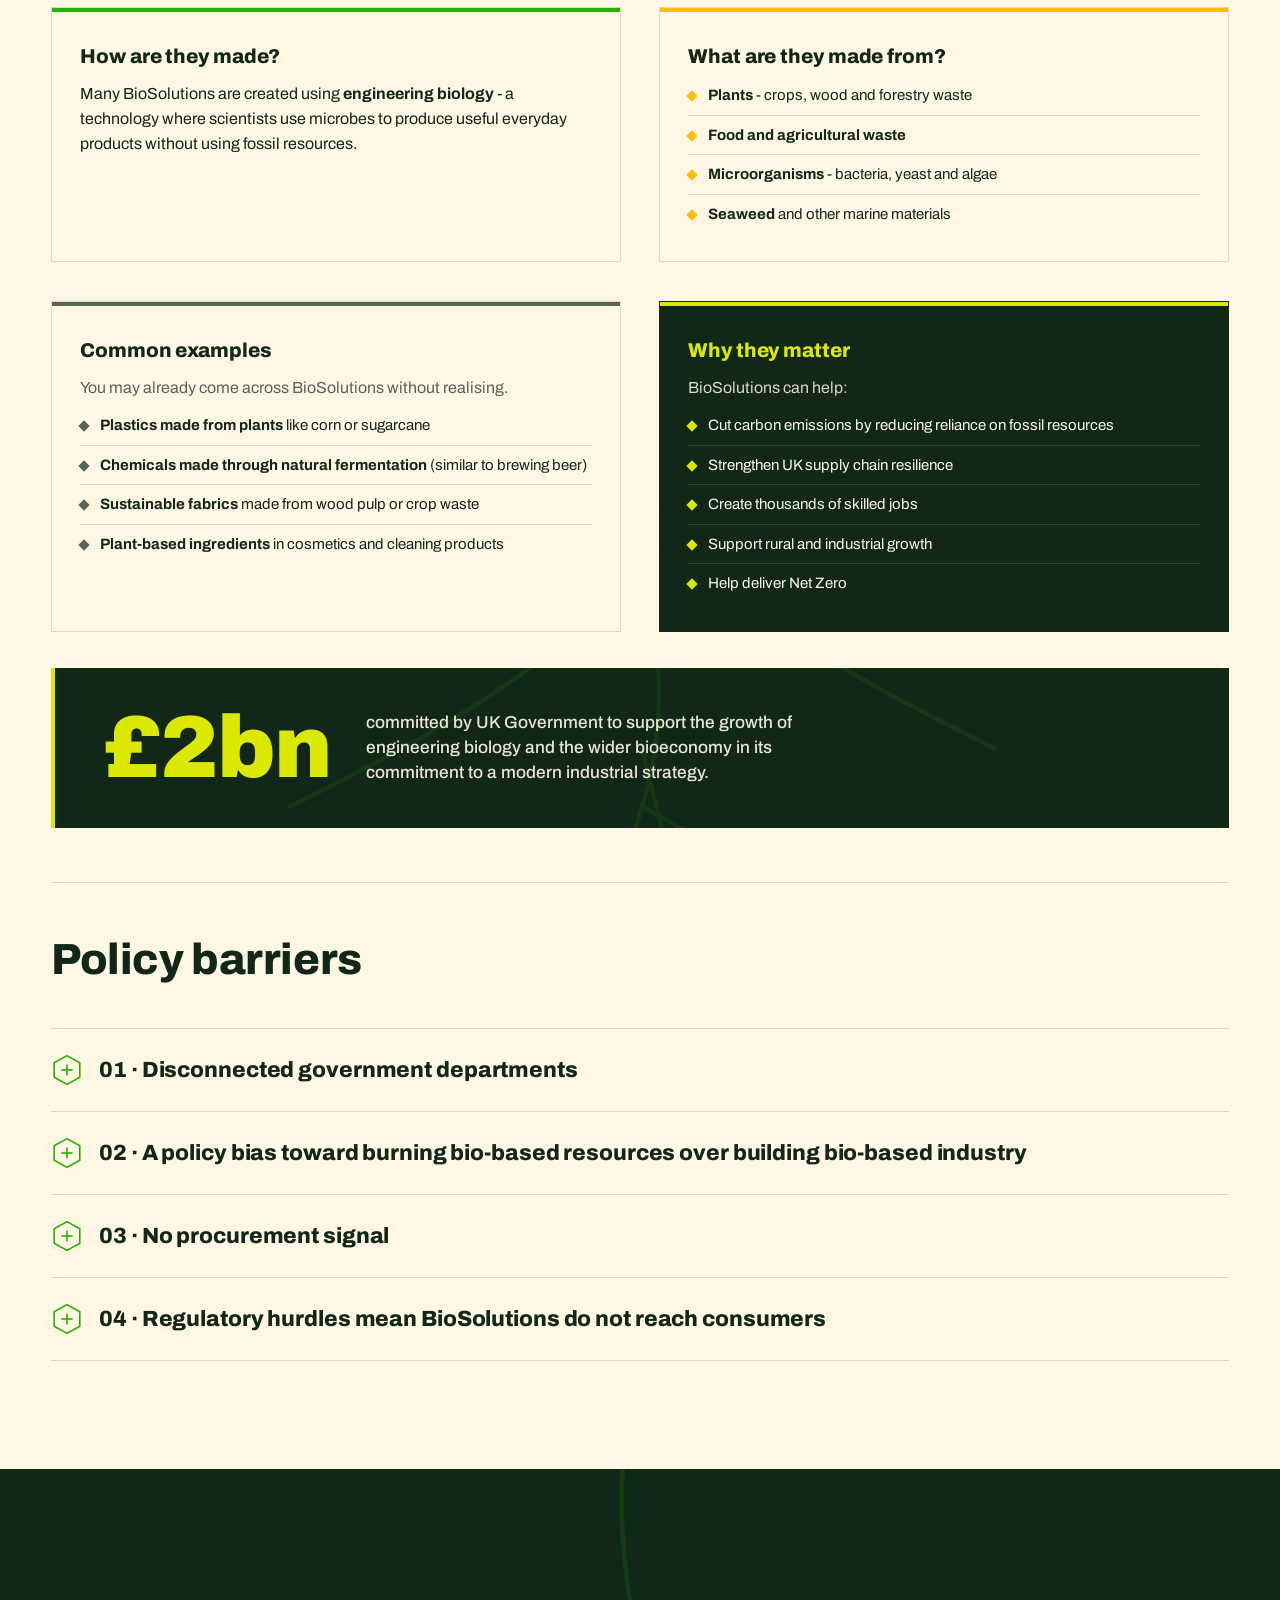
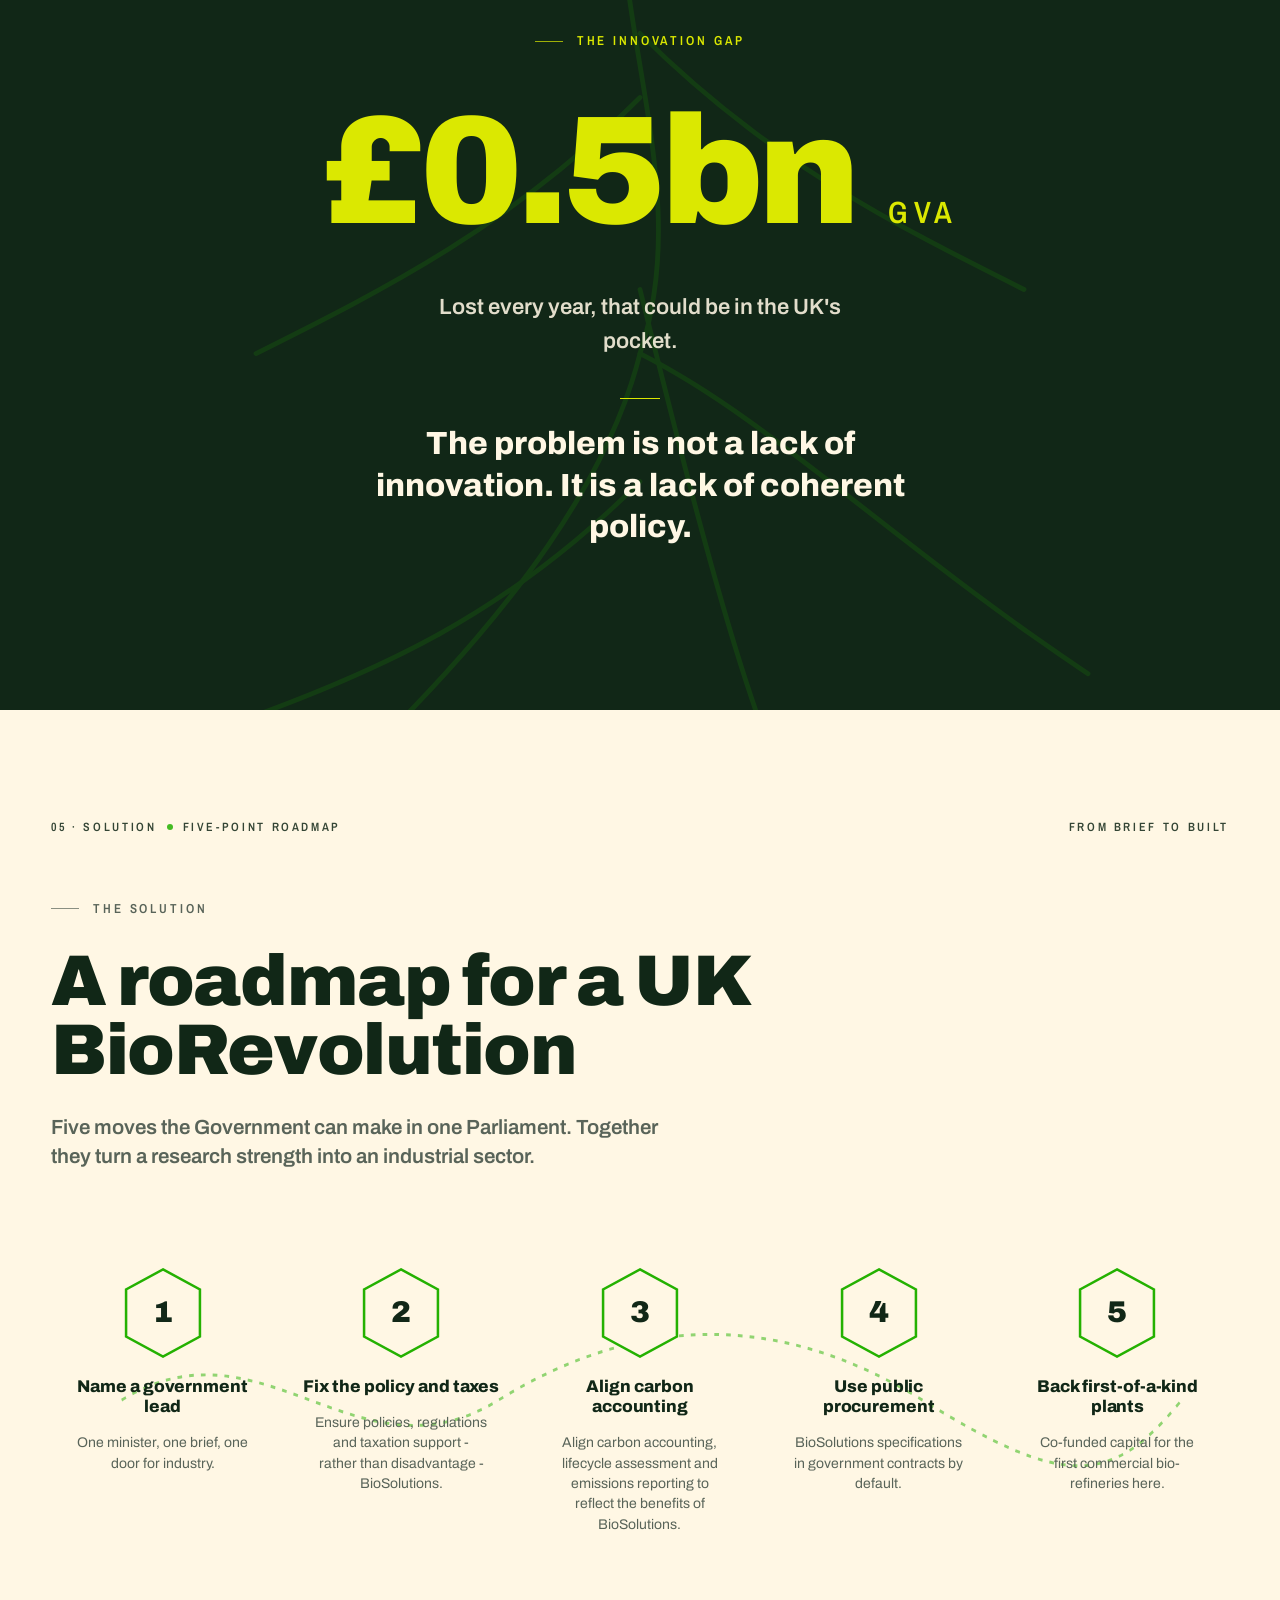
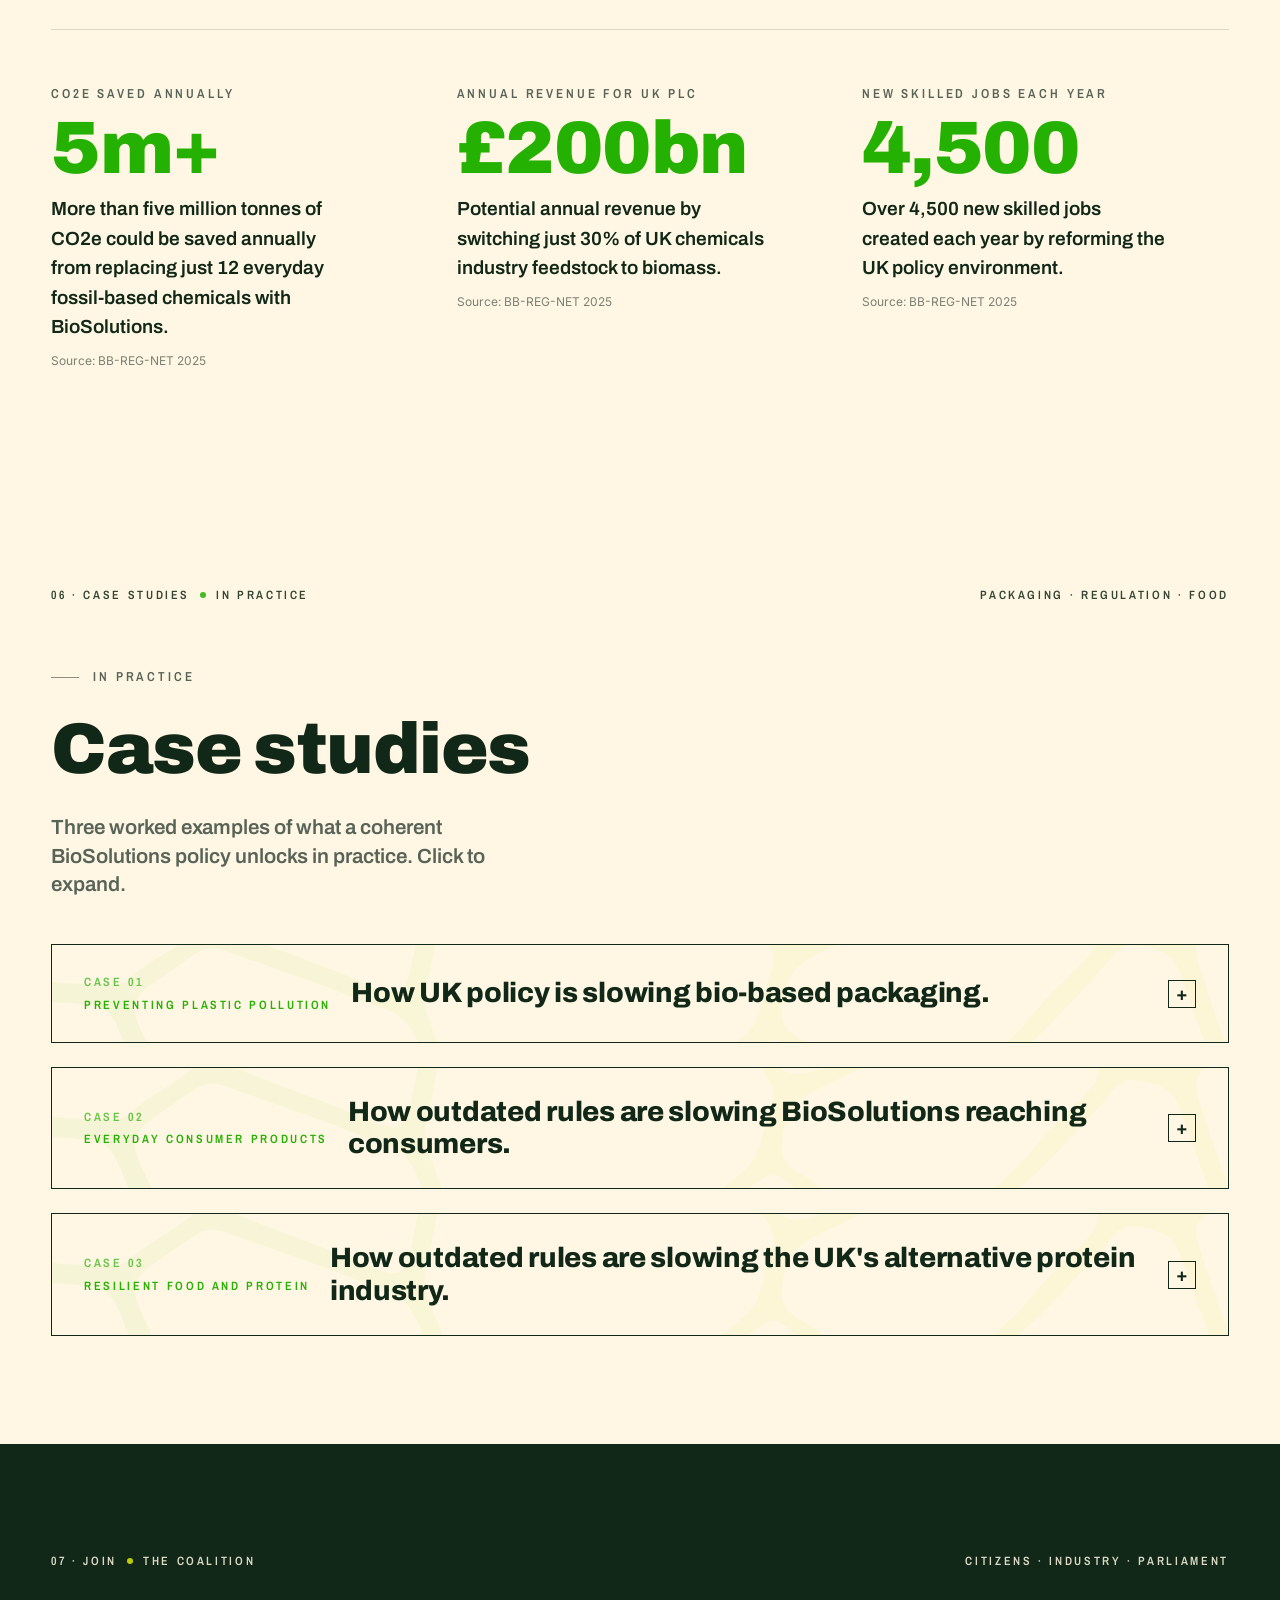
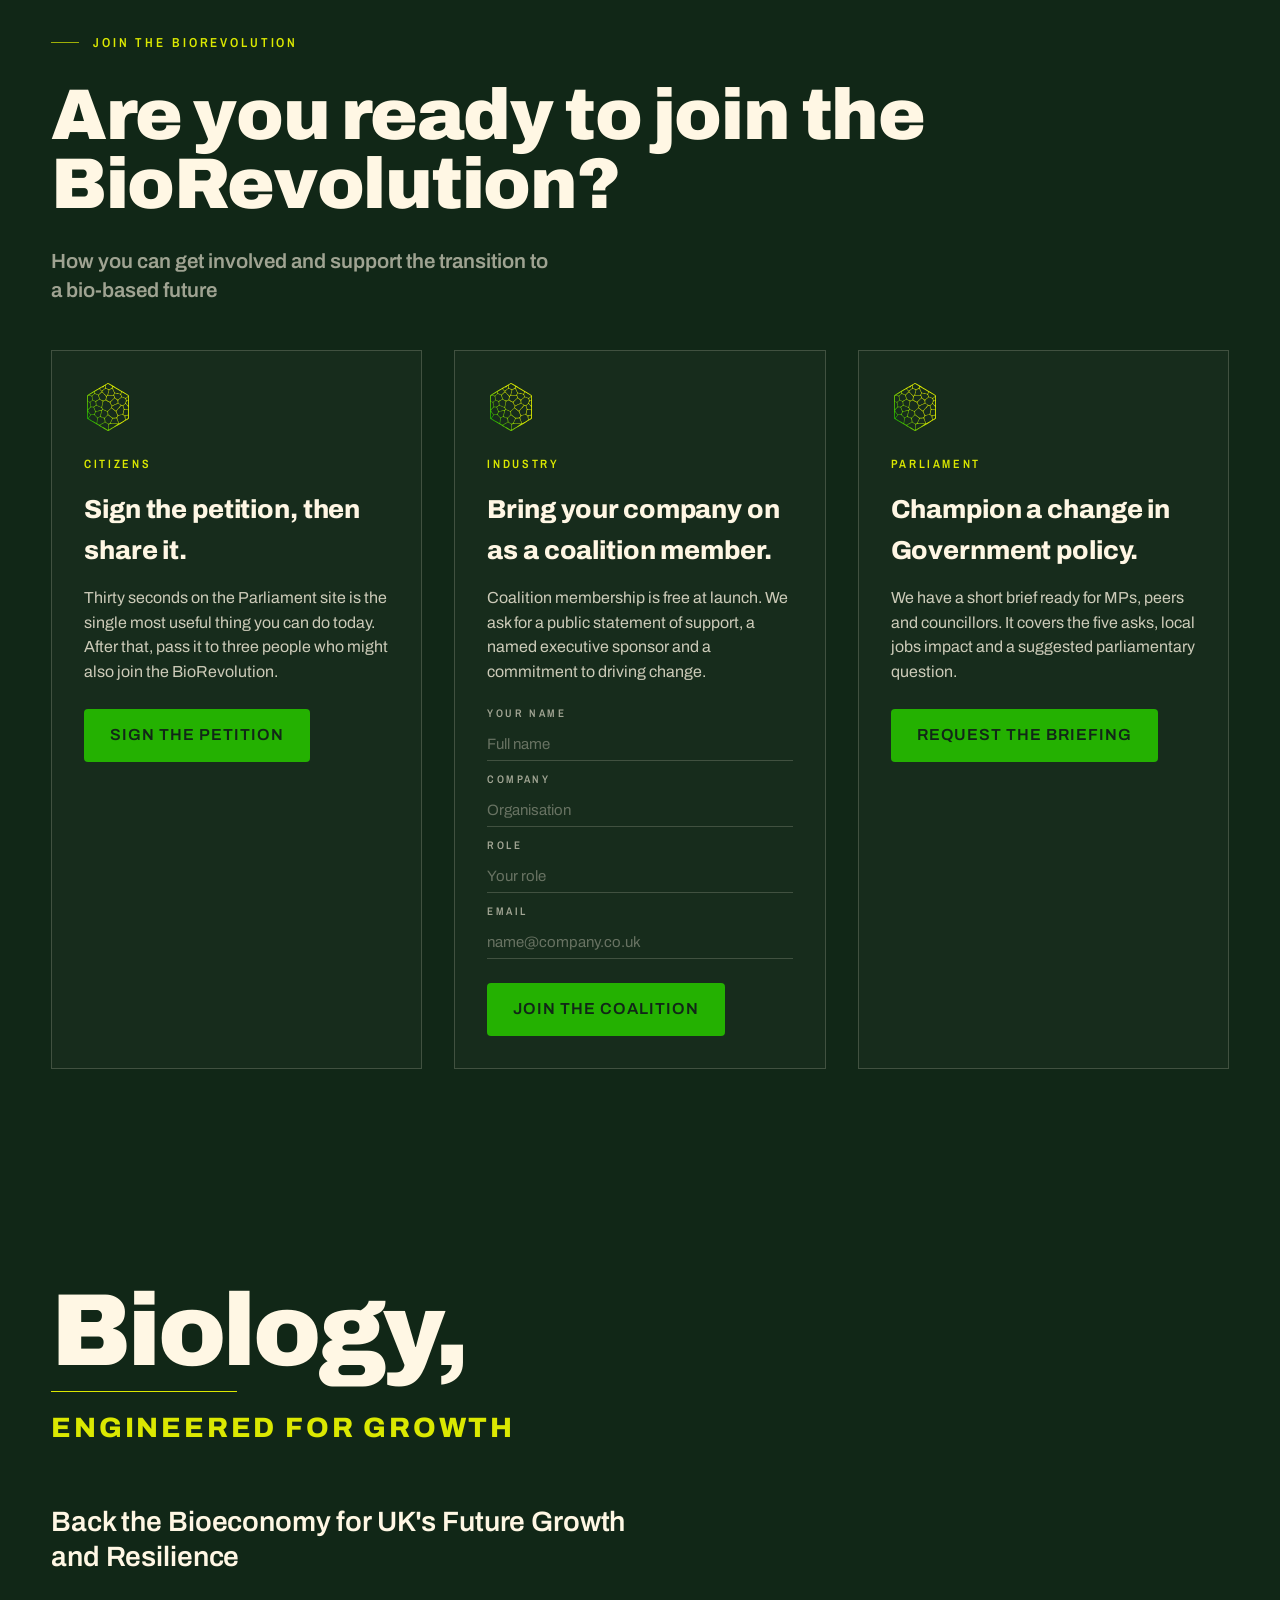
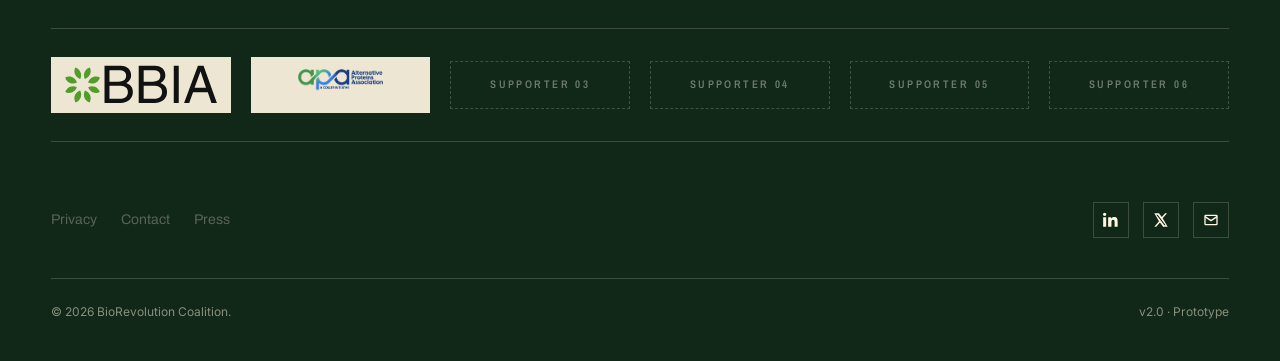
==== commit 4490fd74: "Add third case study and redesign BioSolutions explainer - Add Case 03 "Resilient food and protein" " ====
--- a/index.html
+++ b/index.html
@@ -105,7 +105,7 @@
 
           <p>This is not only a climate issue - it is a modern industrial strategy and national resilience imperative. The UK has the science. Now it needs the policy to match.</p>
 
-          <p>You can also go further: download our template to write directly to your local MP, request a meeting, or ask them to raise a question in Parliament.</p>
+          <p>You can also go further: <a class="text-link" href="#" aria-disabled="true">download our template</a> to write directly to your local MP, request a meeting, or ask them to raise a question in Parliament.</p>
         </div>
       </div>
 
@@ -157,7 +157,7 @@
 
     <span class="label">The diagnosis</span>
     <h2 class="h1" id="flawH2">The Critical Flaw</h2>
-    <p class="lead muted tight">The problem is not the science. The technology to replace fossil oil resources with bio-based resources works, and is deployable now. The flaw is in how the system around it is governed.</p>
+    <p class="lead muted tight wider">The problem is not the science. The technology to replace fossil oil resources with bio-based resources works, and is deployable now. The flaw is in how the system around it is governed.</p>
 
     <div class="flaw-grid">
       <article class="hex-card organic">
@@ -248,6 +248,71 @@
       </div>
     </figure>
 
+  </div>
+</section>
+
+
+<!-- =========================================================
+     S4.5  WHAT ARE BIOSOLUTIONS?  (light, explainer)
+     ========================================================= -->
+<section class="bk light" id="biosolutions" aria-labelledby="biosolH2">
+  <div class="wrap">
+    <div class="running">
+      <span>04 · BioSolutions<span class="dot"></span>Explainer</span>
+      <span>Everyday products from nature</span>
+    </div>
+
+    <span class="label">In short</span>
+    <h2 class="h1" id="biosolH2">What are BioSolutions?</h2>
+    <p class="lead tight widest">BioSolutions are everyday products made from natural, renewable bio-based resources such as plants, microbes and agricultural wastes, instead of fossil resources like oil, coal or gas. In simple terms, they use carbon from nature rather than carbon taken from underground.</p>
+
+    <div class="biosol-grid pad-t">
+
+      <div class="biosol-block accent-leaf">
+        <h3 class="h3">How are they made?</h3>
+        <p>Many BioSolutions are created using <strong>engineering biology</strong> - a technology where scientists use microbes to produce useful everyday products without using fossil resources.</p>
+      </div>
+
+      <div class="biosol-block accent-amber">
+        <h3 class="h3">What are they made from?</h3>
+        <ul class="biosol-list">
+          <li><strong>Plants</strong> - crops, wood and forestry waste</li>
+          <li><strong>Food and agricultural waste</strong></li>
+          <li><strong>Microorganisms</strong> - bacteria, yeast and algae</li>
+          <li><strong>Seaweed</strong> and other marine materials</li>
+        </ul>
+      </div>
+
+      <div class="biosol-block accent-sage">
+        <h3 class="h3">Common examples</h3>
+        <p class="muted small" style="margin-bottom: 12px;">You may already come across BioSolutions without realising.</p>
+        <ul class="biosol-list">
+          <li><strong>Plastics made from plants</strong> like corn or sugarcane</li>
+          <li><strong>Chemicals made through natural fermentation</strong> (similar to brewing beer)</li>
+          <li><strong>Sustainable fabrics</strong> made from wood pulp or crop waste</li>
+          <li><strong>Plant-based ingredients</strong> in cosmetics and cleaning products</li>
+        </ul>
+      </div>
+
+      <div class="biosol-block accent-ink">
+        <h3 class="h3">Why they matter</h3>
+        <p class="small" style="margin-bottom: 12px; opacity: .85;">BioSolutions can help:</p>
+        <ul class="biosol-list">
+          <li>Cut carbon emissions by reducing reliance on fossil resources</li>
+          <li>Strengthen UK supply chain resilience</li>
+          <li>Create thousands of skilled jobs</li>
+          <li>Support rural and industrial growth</li>
+          <li>Help deliver Net Zero</li>
+        </ul>
+      </div>
+
+    </div>
+
+    <aside class="biosol-feature" aria-label="UK Government commitment">
+      <span class="biosol-feature-num">£2bn</span>
+      <span class="biosol-feature-desc">committed by UK Government to support the growth of engineering biology and the wider bioeconomy in its commitment to a modern industrial strategy.</span>
+    </aside>
+
     <hr class="rule" />
 
     <h3 class="h2">Policy barriers</h3>
@@ -303,66 +368,6 @@
 
 
 <!-- =========================================================
-     S4.5  WHAT ARE BIOSOLUTIONS?  (light, explainer)
-     ========================================================= -->
-<section class="bk light" id="biosolutions" aria-labelledby="biosolH2">
-  <div class="wrap">
-    <div class="running">
-      <span>03a · BioSolutions<span class="dot"></span>Explainer</span>
-      <span>Everyday products from nature</span>
-    </div>
-
-    <span class="label">In short</span>
-    <h2 class="h1" id="biosolH2">What are BioSolutions?</h2>
-    <p class="lead tight">BioSolutions are everyday products made from natural, renewable bio-based resources such as plants, microbes and agricultural wastes, instead of fossil resources like oil, coal or gas. In simple terms, they use carbon from nature rather than carbon taken from underground.</p>
-
-    <div class="biosol-grid pad-t">
-
-      <div class="biosol-block">
-        <h3 class="h3">How are they made?</h3>
-        <p>Many BioSolutions are created using <strong>engineering biology</strong> - a technology where scientists use microbes to produce useful everyday products without using fossil resources.</p>
-        <p class="biosol-callout"><span class="biosol-callout-num">£2bn</span><span class="biosol-callout-desc">committed by UK Government to support the growth of engineering biology and the wider bioeconomy.</span></p>
-      </div>
-
-      <div class="biosol-block">
-        <h3 class="h3">What are they made from?</h3>
-        <ul class="biosol-list">
-          <li><strong>Plants</strong> - crops, wood and forestry waste</li>
-          <li><strong>Food and agricultural waste</strong></li>
-          <li><strong>Microorganisms</strong> - bacteria, yeast and algae</li>
-          <li><strong>Seaweed</strong> and other marine materials</li>
-        </ul>
-      </div>
-
-      <div class="biosol-block">
-        <h3 class="h3">Common examples</h3>
-        <p class="muted small" style="margin-bottom: 12px;">You may already come across BioSolutions without realising.</p>
-        <ul class="biosol-list">
-          <li><strong>Plastics made from plants</strong> like corn or sugarcane</li>
-          <li><strong>Chemicals made through natural fermentation</strong> (similar to brewing beer)</li>
-          <li><strong>Sustainable fabrics</strong> made from wood pulp or crop waste</li>
-          <li><strong>Plant-based ingredients</strong> in cosmetics and cleaning products</li>
-        </ul>
-      </div>
-
-      <div class="biosol-block">
-        <h3 class="h3">Why they matter</h3>
-        <p class="muted small" style="margin-bottom: 12px;">BioSolutions can help:</p>
-        <ul class="biosol-list">
-          <li>Cut carbon emissions by reducing reliance on fossil resources</li>
-          <li>Strengthen UK supply chain resilience</li>
-          <li>Create thousands of skilled jobs</li>
-          <li>Support rural and industrial growth</li>
-          <li>Help deliver Net Zero</li>
-        </ul>
-      </div>
-
-    </div>
-  </div>
-</section>
-
-
-<!-- =========================================================
      S5  INNOVATION GAP  (dark, full-bleed)
      ========================================================= -->
 <section class="gap-section" id="gap" aria-labelledby="gapH2">
@@ -384,13 +389,13 @@
 <section class="bk light" id="solution" aria-labelledby="solutionH2">
   <div class="wrap">
     <div class="running">
-      <span>04 · Solution<span class="dot"></span>Five-point roadmap</span>
+      <span>05 · Solution<span class="dot"></span>Five-point roadmap</span>
       <span>From brief to built</span>
     </div>
 
     <span class="label">The solution</span>
     <h2 class="h1" id="solutionH2">A roadmap for a UK BioRevolution</h2>
-    <p class="lead muted tight">Five moves the Government can make in one Parliament. Together they turn a research strength into an industrial sector.</p>
+    <p class="lead muted tight wider">Five moves the Government can make in one Parliament. Together they turn a research strength into an industrial sector.</p>
 
     <div class="roadmap">
       <!-- Static path underlay; phase 4 will animate with GSAP DrawSVG -->
@@ -460,13 +465,13 @@
 <section class="bk light" id="case-studies" aria-labelledby="caseH2">
   <div class="wrap">
     <div class="running">
-      <span>05 · Case studies<span class="dot"></span>In practice</span>
-      <span>Packaging · Regulation</span>
+      <span>06 · Case studies<span class="dot"></span>In practice</span>
+      <span>Packaging · Regulation · Food</span>
     </div>
 
     <span class="label">In practice</span>
     <h2 class="h1" id="caseH2">Case studies</h2>
-    <p class="lead muted tight">Two worked examples of what a coherent BioSolutions policy unlocks in practice. Click to expand.</p>
+    <p class="lead muted tight">Three worked examples of what a coherent BioSolutions policy unlocks in practice. Click to expand.</p>
 
     <div class="case-list">
 
@@ -563,6 +568,39 @@
         </div>
       </details>
 
+      <details class="case lattice">
+        <summary>
+          <span class="tag"><span class="tag-n">Case 03</span><span class="tag-lbl">Resilient food and protein</span></span>
+          <h3>How outdated rules are slowing the UK's alternative protein industry.</h3>
+          <span class="chev" aria-hidden="true">+</span>
+        </summary>
+        <div class="case-body">
+          <h4>The problem</h4>
+          <p>The UK food system is under growing pressure. We rely on imports for around <strong>46% of the food we consume</strong>, including key protein sources like soy used in animal feed. This makes us vulnerable to global shocks, supply disruptions and rising prices. At the same time, livestock farming uses large amounts of land and is a major source of greenhouse gas emissions. Together, this creates a clear need for more sustainable, resilient and homegrown ways to produce protein.</p>
+
+          <h4>The opportunity</h4>
+          <p>Alternative proteins - including plant-based foods, fermentation-derived ingredients and cultivated meat - offer a way to produce protein with much lower environmental impact. They can reduce emissions, use less land and water, and strengthen UK food security. The UK already has world-class research and a growing number of innovative companies in this space. With the right support, this could become a <strong>major new industry, creating skilled jobs and driving economic growth</strong>.</p>
+
+          <h4>What is going wrong</h4>
+          <p>Innovation is happening, but companies are finding it difficult to scale and commercialise in the UK. High production costs, slow and complex approval processes, and unclear policy signals are holding the sector back. Meanwhile, other countries are moving faster to attract investment and support growth.</p>
+
+          <h4>Where policy creates barriers</h4>
+          <dl class="case-dl">
+            <dt>Slow and complex approvals</dt>
+            <dd>New alternative protein products must go through regulatory approval before they can be sold. In the UK, this process can take a long time and lacks clear timelines, delaying market entry.</dd>
+            <dt>Limited funding to scale</dt>
+            <dd>Building production facilities - especially for fermentation and cultivated proteins - requires significant investment. UK funding and incentives are currently limited compared to other countries.</dd>
+            <dt>Lack of market demand signals</dt>
+            <dd>Government buying power is not being used to support the sector. Public institutions like schools and hospitals could help create early demand but tend to favour established products.</dd>
+            <dt>Unclear labelling and standards</dt>
+            <dd>Ongoing debates about how products can be labelled create uncertainty for businesses and confusion for consumers.</dd>
+          </dl>
+
+          <h4>Real-world impact</h4>
+          <p>These barriers are already having consequences. Companies are choosing to grow and invest in other countries, funding is flowing overseas, and the UK risks missing out on a fast-growing global market. This means <strong>fewer jobs, less innovation, and a slower transition</strong> to a more sustainable and secure food system.</p>
+        </div>
+      </details>
+
     </div>
   </div>
 </section>
@@ -574,7 +612,7 @@
 <section class="bk dark" id="join" aria-labelledby="joinH2">
   <div class="wrap">
     <div class="running">
-      <span>06 · Join<span class="dot"></span>The coalition</span>
+      <span>07 · Join<span class="dot"></span>The coalition</span>
       <span>Citizens · Industry · Parliament</span>
     </div>
 
@@ -648,13 +686,12 @@
     </p>
 
     <div class="coalition-strip" aria-label="Coalition members">
-      <!-- PLACEHOLDER: replace logo-slot divs with real coalition logo <img>s once supplied -->
-      <div class="logo-slot">Member 01</div>
-      <div class="logo-slot">Member 02</div>
-      <div class="logo-slot">Member 03</div>
-      <div class="logo-slot">Member 04</div>
-      <div class="logo-slot">Member 05</div>
-      <div class="logo-slot">Member 06</div>
+      <div class="logo-slot has-logo"><img src="Images/logos/BBIA%20no%20subtitle.svg" alt="BBIA - Bio-based and Biodegradable Industries Association" /></div>
+      <div class="logo-slot has-logo"><img src="Images/logos/APA%20logo%20full%20colours%20Coller%20Initiative.png" alt="APA - Alternative Proteins Association (Coller Initiative)" /></div>
+      <div class="logo-slot">Supporter 03</div>
+      <div class="logo-slot">Supporter 04</div>
+      <div class="logo-slot">Supporter 05</div>
+      <div class="logo-slot">Supporter 06</div>
     </div>
 
     <div class="foot-meta">
@@ -677,7 +714,7 @@
     </div>
 
     <div class="foot-bottom">
-      <span>&copy; 2026 BioRevolution Coalition. A Resource Media initiative.</span>
+      <span>&copy; 2026 BioRevolution Coalition.</span>
       <span>v2.0 · Prototype</span>
     </div>
   </div>
--- a/styles.css
+++ b/styles.css
@@ -89,6 +89,11 @@
 }
 section.bk.dark  { background: var(--bg-inverse); color: var(--text-inverse); }
 section.bk.light { background: var(--bg-default); color: var(--text-default); }
+
+/* Tighten the seam between the carbon-compare diagrams (end of #problem)
+   and the BioSolutions explainer — halves the combined section padding */
+#problem { padding-bottom: clamp(40px, 6vh, 80px); }
+#biosolutions { padding-top: clamp(40px, 6vh, 80px); }
 .wrap { max-width: var(--max); margin: 0 auto; position: relative; }
 
 /* Running header */
@@ -128,7 +133,7 @@
    ============================================================= */
 .h1 {
   font-weight: 900;
-  font-size: clamp(44px, 6.2vw, 96px);
+  font-size: clamp(40px, 5.6vw, 86px);
   line-height: .96; letter-spacing: -.02em;
   margin: 0 0 .4em;
 }
@@ -158,7 +163,22 @@
 .pad-t { padding-top: clamp(40px, 6vh, 72px); }
 .pad-b { padding-bottom: clamp(40px, 6vh, 72px); }
 .tight { max-width: 42ch; }
+.tight.wider { max-width: 53ch; }
+.tight.widest { max-width: 64ch; }
 .small { font-size: 14px; }
+
+/* Inline text link (used inside body copy where the URL is not yet wired up) */
+.text-link {
+  color: var(--leaf-green);
+  font-weight: 600;
+  text-decoration: underline;
+  text-decoration-thickness: 1.5px;
+  text-underline-offset: 3px;
+  transition: color 150ms var(--ease-organic), text-decoration-color 150ms var(--ease-organic);
+}
+.text-link:hover { color: var(--forest-ink); text-decoration-color: var(--leaf-green); }
+.dark .text-link { color: var(--chartreuse); }
+.dark .text-link:hover { color: var(--cream); }
 
 /* =============================================================
    Strapline lockup
@@ -395,7 +415,7 @@
    ============================================================= */
 .petition-grid {
   display: grid;
-  grid-template-columns: minmax(0, 5fr) minmax(0, 7fr);
+  grid-template-columns: minmax(0, 1fr) minmax(0, 1fr);
   gap: clamp(40px, 6vw, 96px);
   align-items: start;
 }
@@ -404,11 +424,14 @@
 .progress { margin-top: 8px; }
 .progress .count {
   font-weight: 900;
-  font-size: clamp(56px, 8vw, 96px);
+  font-size: clamp(48px, 6.8vw, 82px);
   line-height: 1;
   color: var(--leaf-green);
   letter-spacing: -.02em;
 }
+
+/* Petition h1 sized down a touch further than the global section header */
+#petition .h1 { font-size: clamp(37px, 5.27vw, 82px); }
 .dark .progress .count { color: var(--chartreuse); }
 .progress .track {
   height: 24px;
@@ -623,10 +646,14 @@
   pointer-events: none;
 }
 .gap-section .wrap { position: relative; max-width: 960px; }
-.gap-section .label { color: var(--chartreuse); }
+.gap-section .label {
+  color: var(--chartreuse);
+  display: flex;
+  justify-content: center;
+}
 .gap-section .gap-stat {
   font-weight: 900;
-  font-size: clamp(88px, 18vw, 240px);
+  font-size: clamp(70px, 14.4vw, 154px);
   line-height: .9;
   letter-spacing: -.035em;
   color: var(--chartreuse);
@@ -972,9 +999,28 @@
   color: rgba(255,247,228,.4);
   border: 1px dashed rgba(255,247,228,.2);
   filter: grayscale(100%);
-  transition: filter 200ms var(--ease-organic), color 200ms var(--ease-organic);
+  transition: filter 200ms var(--ease-organic),
+              color 200ms var(--ease-organic),
+              opacity 200ms var(--ease-organic);
 }
 .coalition-strip .logo-slot:hover { filter: grayscale(0); color: var(--cream); }
+
+/* Real-logo variant: cream backplate so brand colours survive on dark footer */
+.coalition-strip .logo-slot.has-logo {
+  border: 0;
+  background: var(--cream);
+  padding: 8px 14px;
+  height: 56px;
+  filter: none;
+  opacity: .92;
+}
+.coalition-strip .logo-slot.has-logo:hover { opacity: 1; filter: none; }
+.coalition-strip .logo-slot.has-logo img {
+  max-height: 100%;
+  max-width: 100%;
+  width: auto;
+  object-fit: contain;
+}
 
 .foot-meta {
   display: flex; flex-wrap: wrap;
@@ -1025,7 +1071,6 @@
   letter-spacing: -.005em;
   margin-bottom: clamp(24px, 3vh, 32px);
   color: var(--forest-ink);
-  max-width: 40ch;
 }
 .carbon-compare-grid {
   display: grid;
@@ -1086,10 +1131,71 @@
 @media (max-width: 720px) {
   .biosol-grid { grid-template-columns: 1fr; }
 }
+/* Elevated feature stat — sits between the BioSolutions intro and the four cards */
+.biosol-feature {
+  position: relative;
+  display: flex;
+  align-items: center;
+  gap: clamp(20px, 3vw, 36px);
+  padding: clamp(28px, 4vh, 44px) clamp(28px, 4vw, 48px);
+  margin: clamp(32px, 4vh, 48px) 0 0;
+  background: var(--forest-ink);
+  color: var(--cream);
+  border-left: 4px solid var(--chartreuse);
+  overflow: hidden;
+}
+.biosol-feature::before {
+  content: "";
+  position: absolute;
+  inset: 0;
+  background-image: var(--mycelium-ink);
+  background-size: cover;
+  background-position: right center;
+  opacity: .12;
+  pointer-events: none;
+}
+.biosol-feature-num {
+  position: relative;
+  font-weight: 900;
+  font-size: clamp(56px, 7vw, 88px);
+  letter-spacing: -.025em;
+  line-height: 1;
+  color: var(--chartreuse);
+  flex-shrink: 0;
+}
+.biosol-feature-desc {
+  position: relative;
+  font-weight: 500;
+  font-size: clamp(15px, 1.35vw, 18px);
+  line-height: 1.45;
+  max-width: 50ch;
+  color: rgba(255, 247, 228, .92);
+}
+@media (max-width: 600px) {
+  .biosol-feature { flex-direction: column; gap: 8px; align-items: flex-start; }
+}
+
+/* Four-card explainer grid */
 .biosol-block {
-  padding: 28px;
+  position: relative;
+  padding: 36px 28px 28px;
   background: var(--cream);
   border: 1px solid var(--hairline);
+  transition: transform 220ms var(--ease-organic),
+              box-shadow 220ms var(--ease-organic),
+              border-color 220ms var(--ease-organic);
+}
+.biosol-block::before {
+  content: "";
+  position: absolute;
+  top: 0; left: 0; right: 0;
+  height: 4px;
+  background: var(--leaf-green);
+}
+.biosol-block:hover {
+  transform: translateY(-3px);
+  box-shadow: 0 10px 32px rgba(17, 39, 23, .08);
+  border-color: transparent;
 }
 .biosol-block h3 {
   font-weight: 800;
@@ -1126,28 +1232,28 @@
   transform: rotate(45deg);
 }
 .biosol-list li:first-child::before { top: 10px; }
-.biosol-callout {
-  display: flex !important;
-  align-items: baseline;
-  gap: 14px;
-  padding: 16px;
+
+/* Brand-colour accents per card */
+.biosol-block.accent-leaf::before  { background: var(--leaf-green); }
+.biosol-block.accent-amber::before { background: var(--amber); }
+.biosol-block.accent-sage::before  { background: var(--sage); }
+.biosol-block.accent-ink::before   { background: var(--chartreuse); }
+
+.biosol-block.accent-amber .biosol-list li::before { background: var(--amber); }
+.biosol-block.accent-sage  .biosol-list li::before { background: var(--sage); }
+
+/* Card 4 ("Why they matter") flips dark — visual finale */
+.biosol-block.accent-ink {
   background: var(--forest-ink);
   color: var(--cream);
-  margin: 16px 0 0 !important;
-}
-.biosol-callout-num {
-  font-weight: 900;
-  font-size: 36px;
-  letter-spacing: -.02em;
-  color: var(--chartreuse);
-  line-height: 1;
-  flex-shrink: 0;
-}
-.biosol-callout-desc {
-  font-size: 13px;
-  line-height: 1.4;
-  color: rgba(255,247,228,.85);
-}
+  border-color: transparent;
+}
+.biosol-block.accent-ink h3 { color: var(--chartreuse); }
+.biosol-block.accent-ink .biosol-list li {
+  border-top-color: rgba(255, 247, 228, .12);
+}
+.biosol-block.accent-ink .biosol-list li::before { background: var(--chartreuse); }
+.biosol-block.accent-ink:hover { box-shadow: 0 10px 32px rgba(0, 0, 0, .25); }
 
 /* =============================================================
    Innovation Gap — GVA treatment
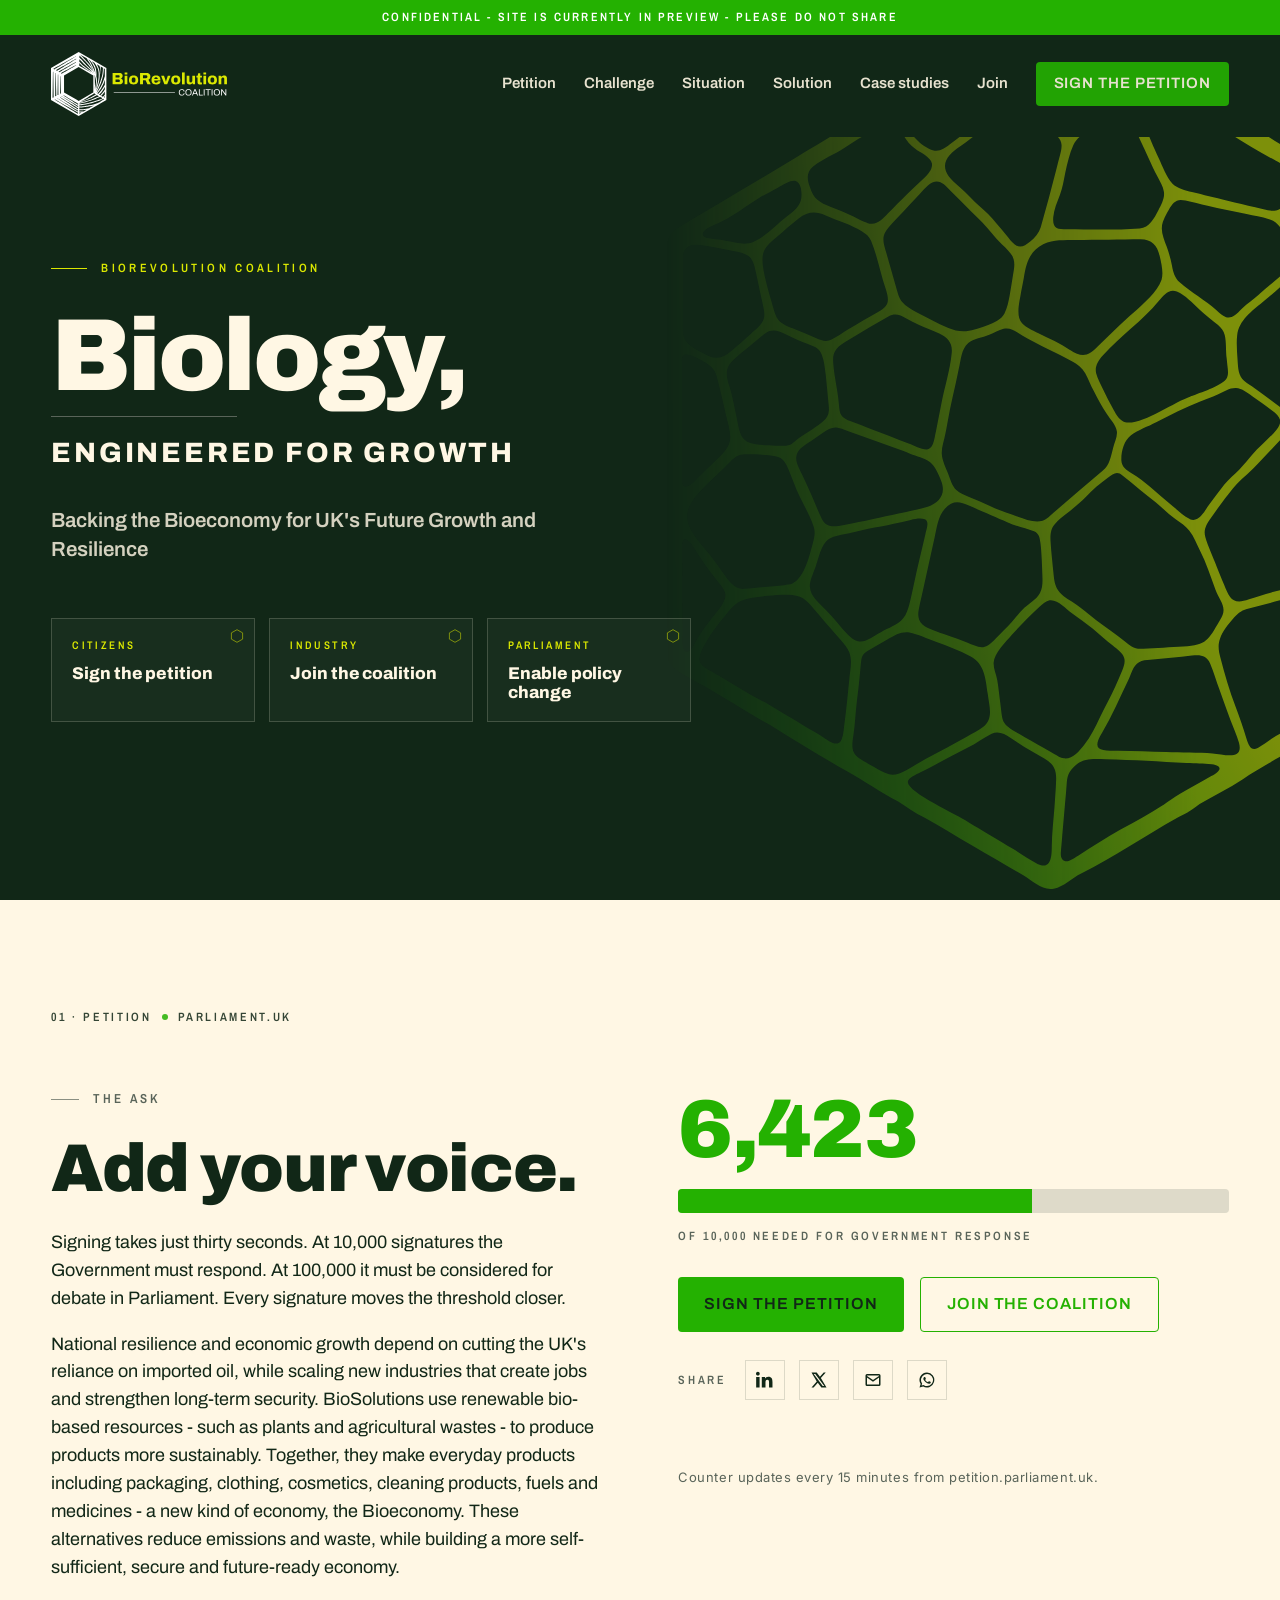
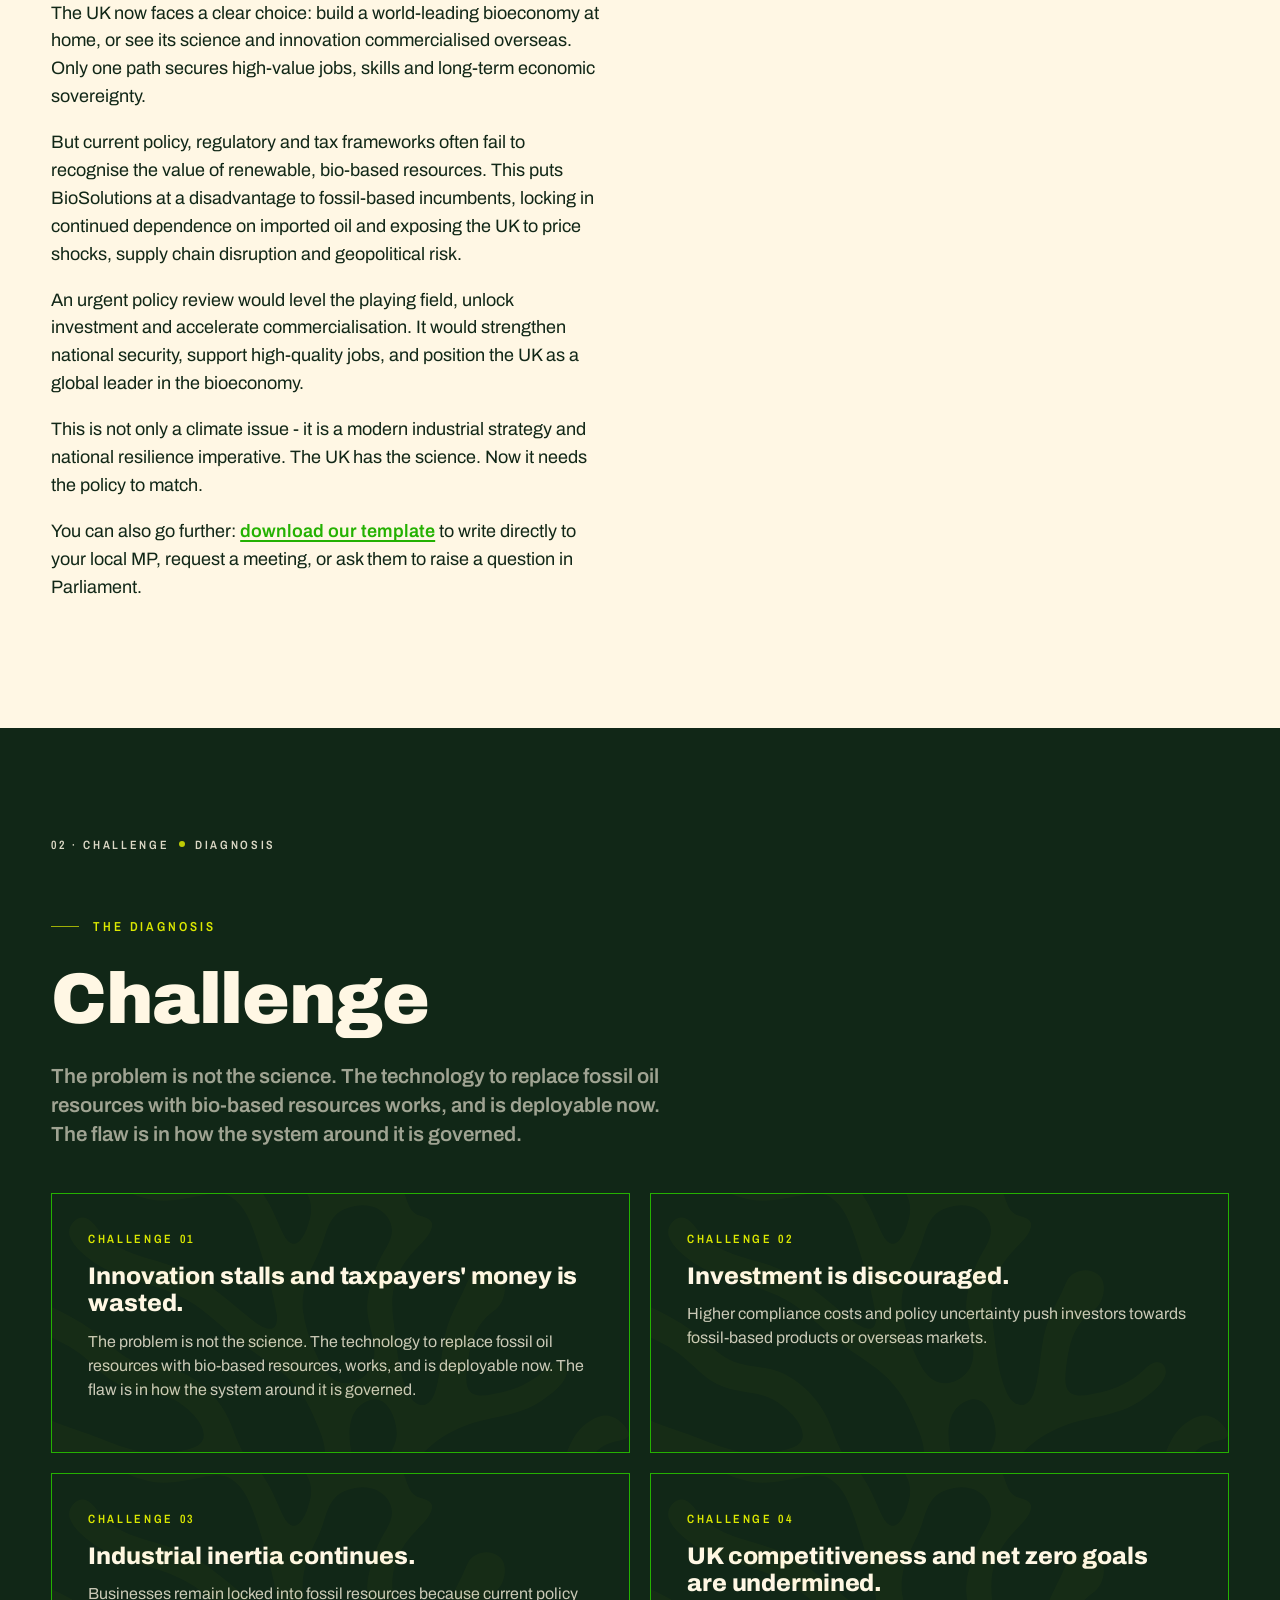
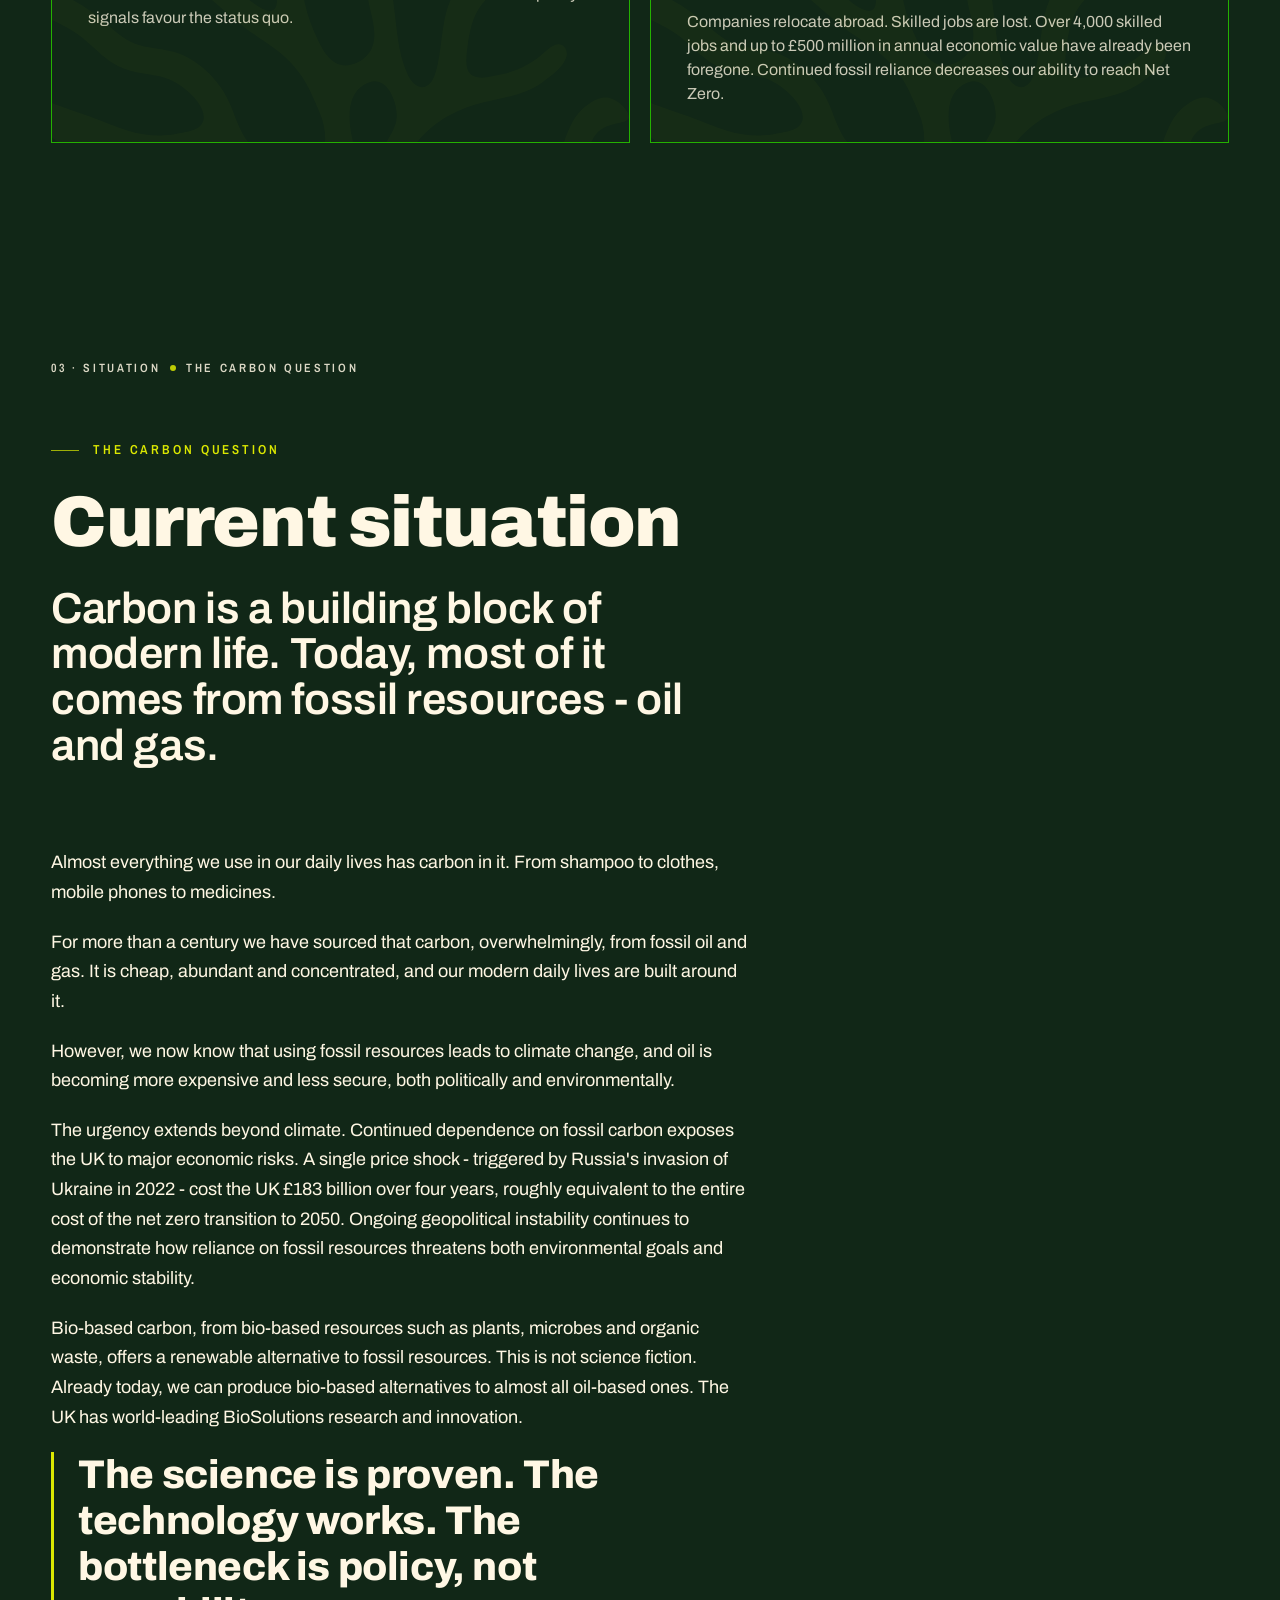
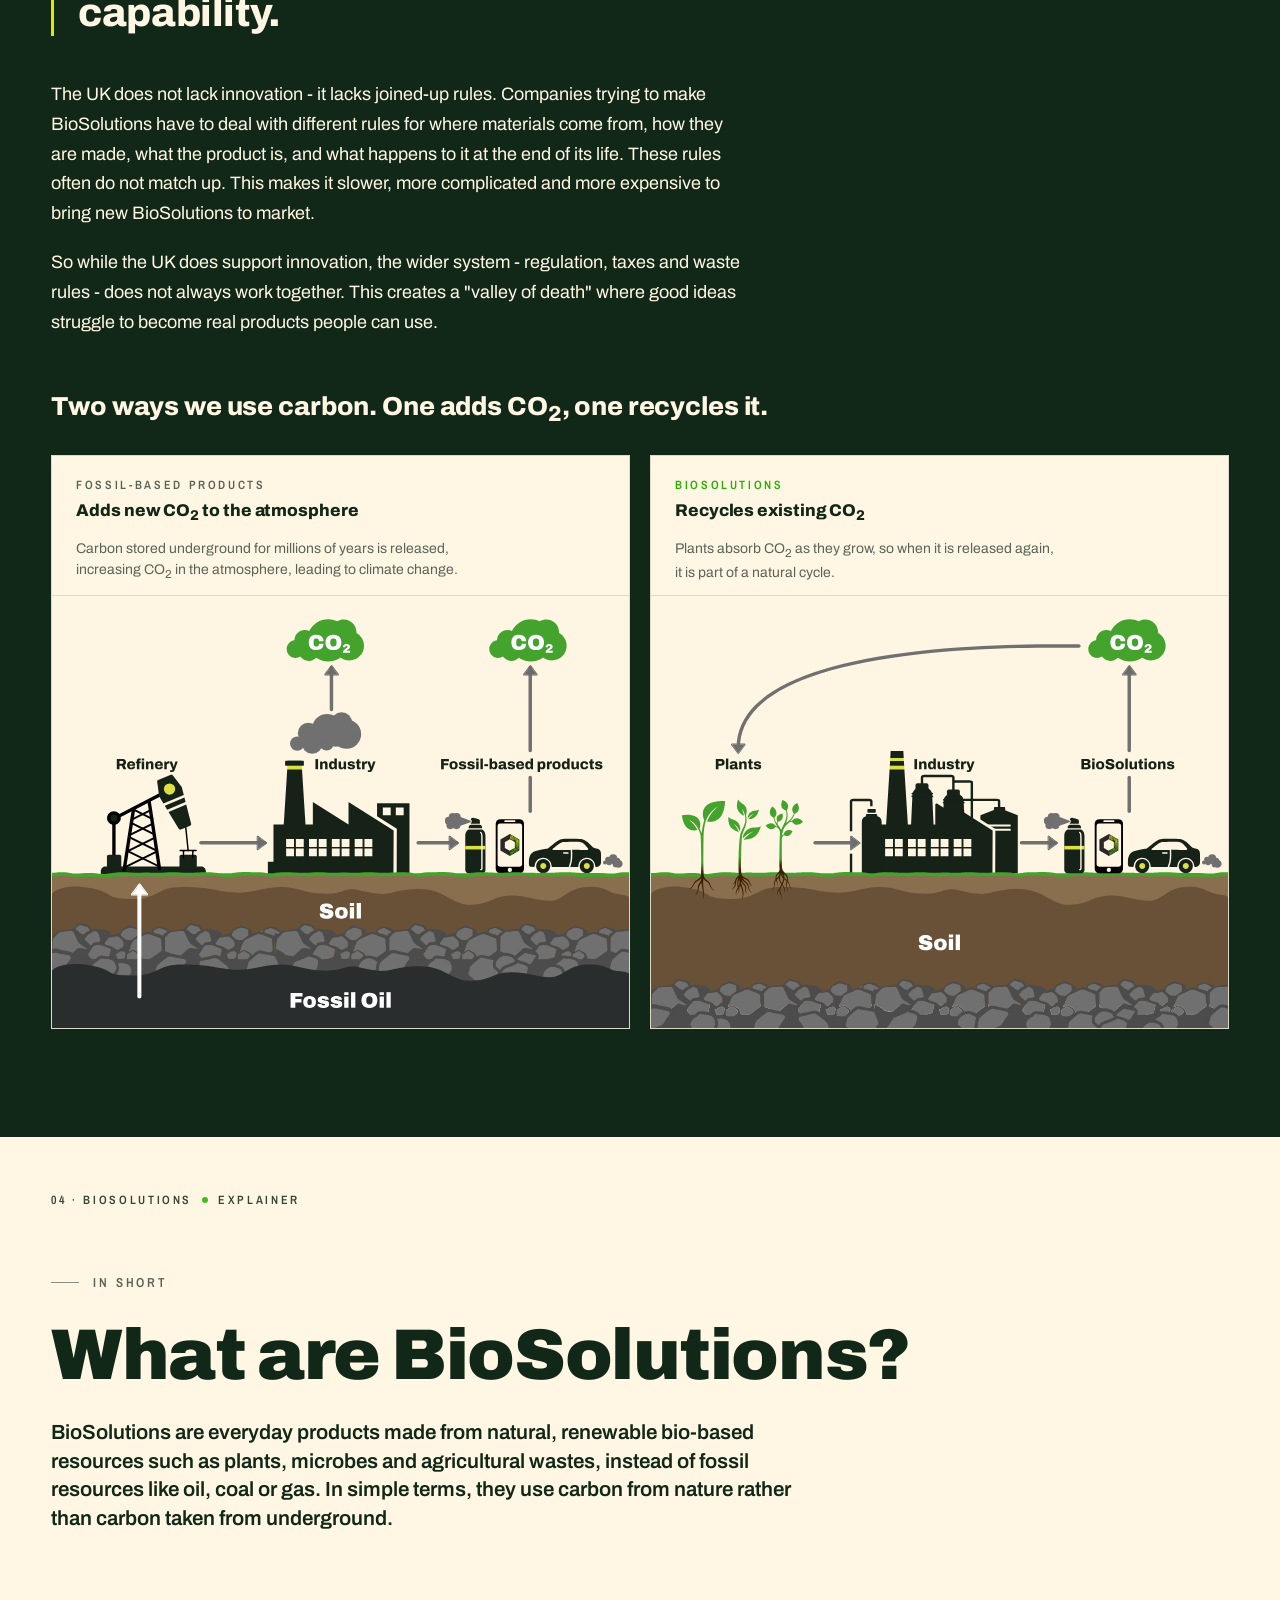
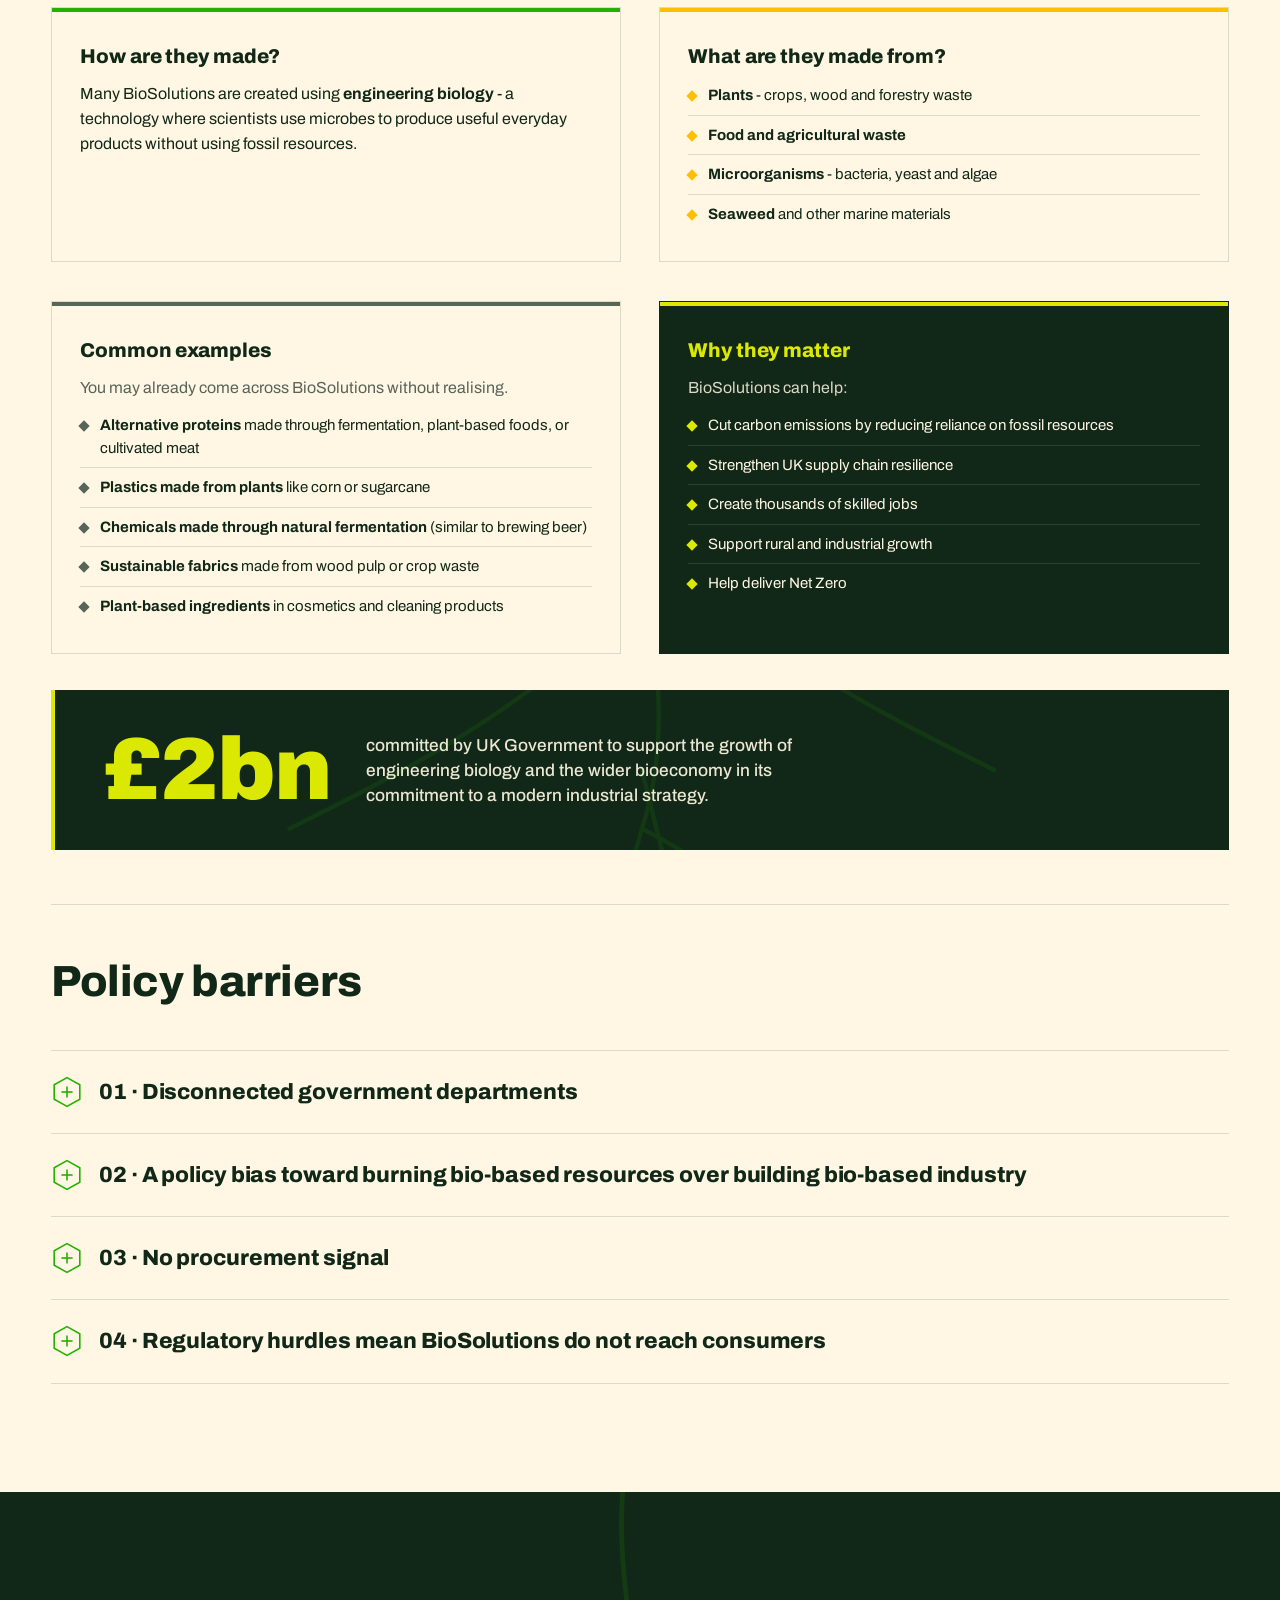
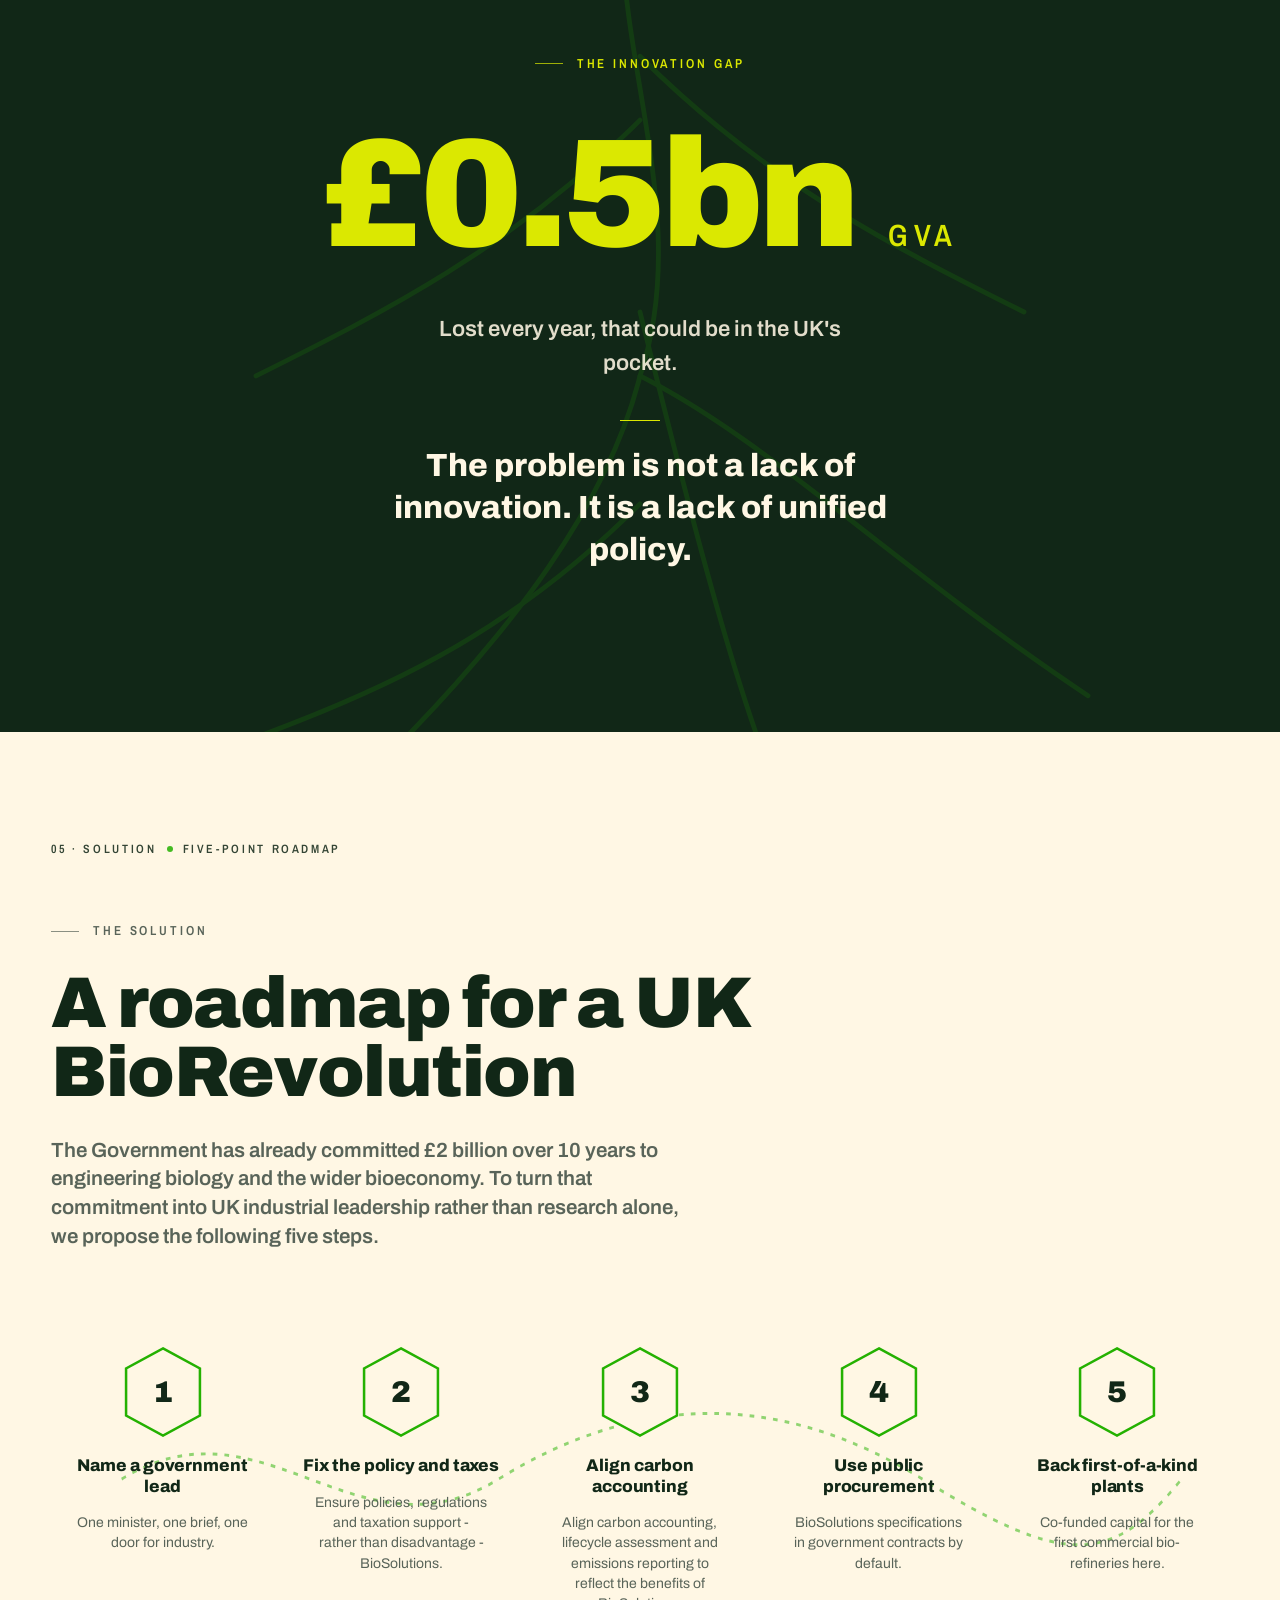
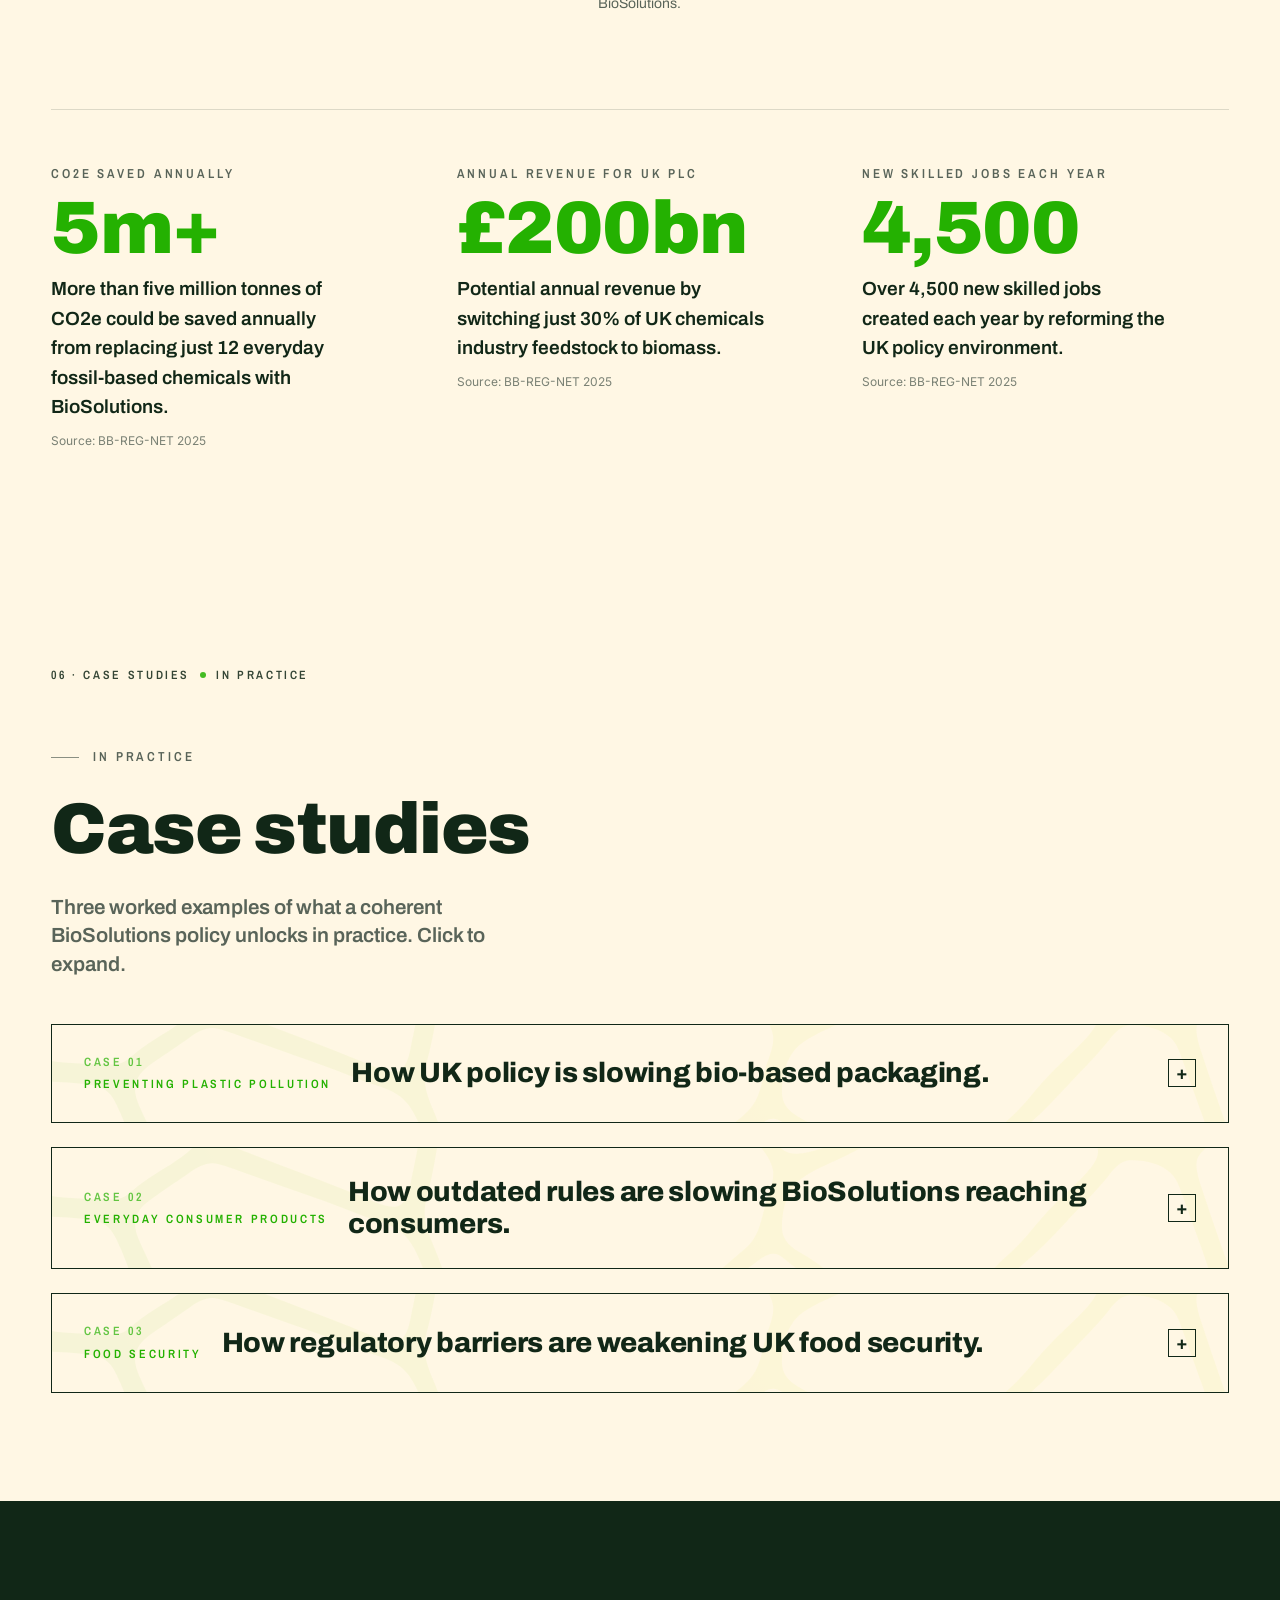
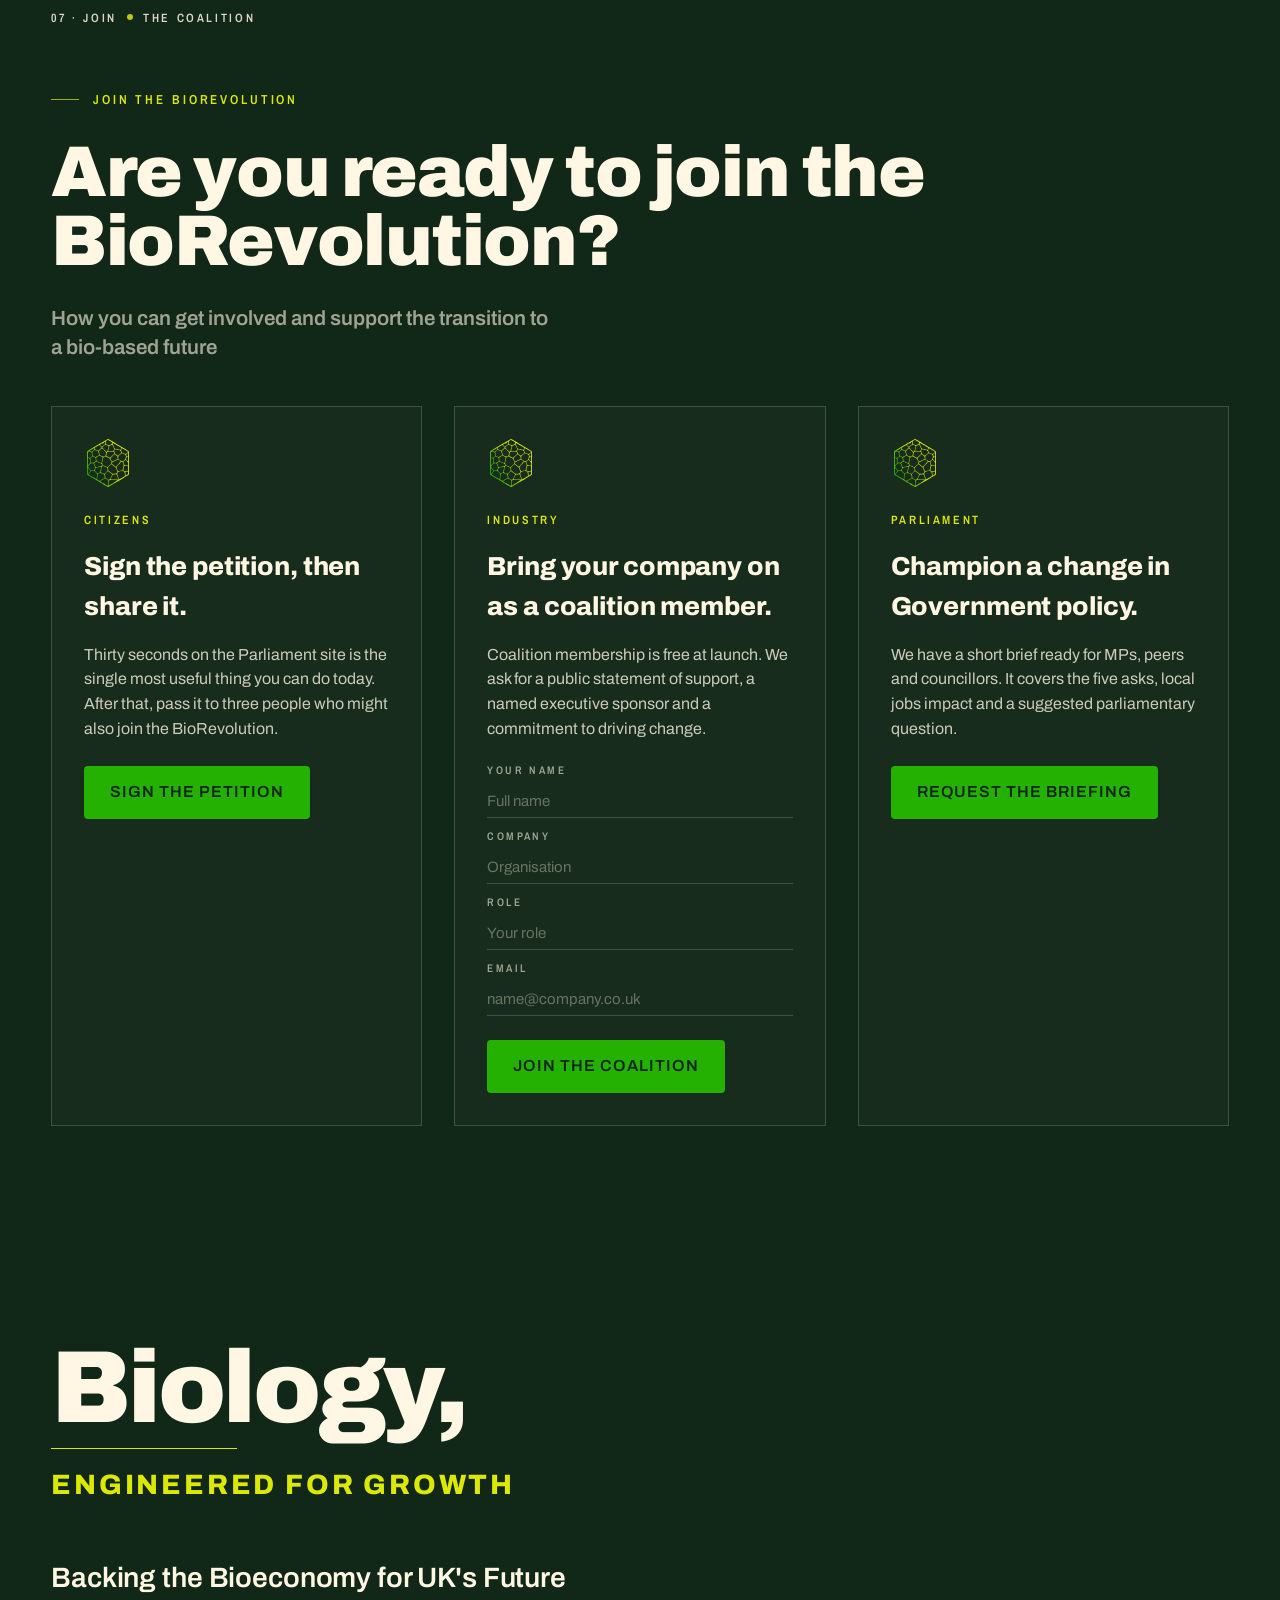
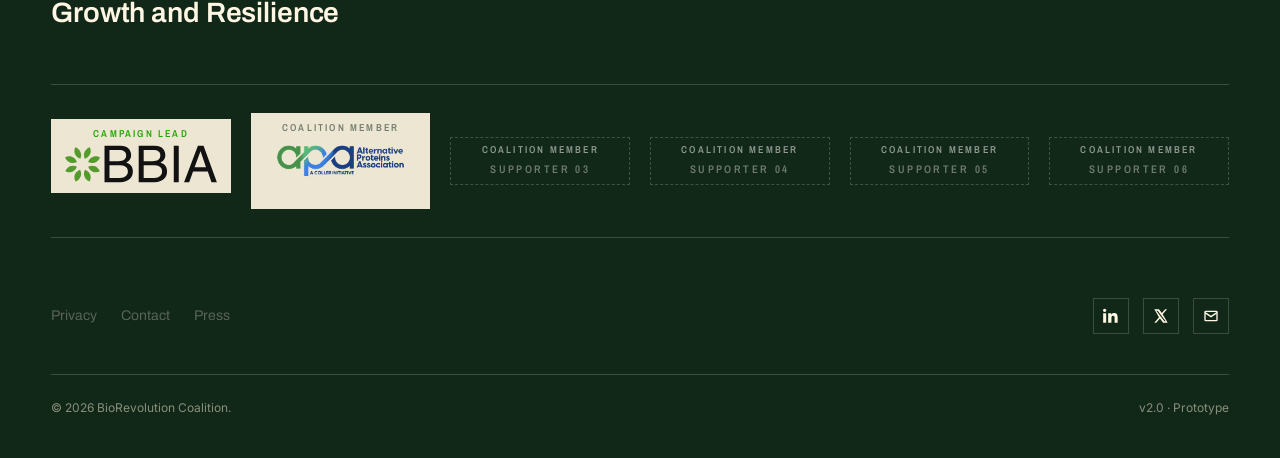
==== commit 74443347: "Apply Jen's v3 amends and rename Critical Flaw → Challenge - Hero deck and footer sub-strap: "Back" " ====
--- a/index.html
+++ b/index.html
@@ -11,7 +11,7 @@
   <link href="https://fonts.googleapis.com/css2?family=Archivo:wght@400;600;800;900&family=Archivo+Narrow:wght@600&family=Inter:wght@400;500&display=swap" rel="stylesheet">
 
   <meta name="robots" content="noindex, nofollow, noarchive, nosnippet" />
-  <link rel="stylesheet" href="styles.css" />
+  <link rel="stylesheet" href="styles.css?v=20260427c" />
 </head>
 <body>
 
@@ -27,7 +27,8 @@
   </a>
   <div class="links">
     <a href="#petition">Petition</a>
-    <a href="#problem">The problem</a>
+    <a href="#challenge">Challenge</a>
+    <a href="#situation">Situation</a>
     <a href="#solution">Solution</a>
     <a href="#case-studies">Case studies</a>
     <a href="#join">Join</a>
@@ -50,7 +51,7 @@
       <div class="two-l">Engineered for growth</div>
     </div>
 
-    <p class="deck">Back the Bioeconomy for UK's Future Growth and Resilience</p>
+    <p class="deck">Backing the Bioeconomy for UK's Future Growth and Resilience</p>
 
     <!-- Three audience CTAs -->
     <div class="cta-audiences" role="list">
@@ -84,7 +85,6 @@
   <div class="wrap">
     <div class="running">
       <span>01 · Petition<span class="dot"></span>Parliament.uk</span>
-      <span>Target 10,000 signatures</span>
     </div>
 
     <div class="petition-grid">
@@ -148,35 +148,34 @@
 <!-- =========================================================
      S3  CRITICAL FLAW  (dark)
      ========================================================= -->
-<section class="bk dark" id="flaw" aria-labelledby="flawH2">
+<section class="bk dark" id="challenge" aria-labelledby="challengeH2">
   <div class="wrap">
     <div class="running">
-      <span>02 · Critical flaw<span class="dot"></span>Diagnosis</span>
-      <span>Missed opportunity</span>
+      <span>02 · Challenge<span class="dot"></span>Diagnosis</span>
     </div>
 
     <span class="label">The diagnosis</span>
-    <h2 class="h1" id="flawH2">The Critical Flaw</h2>
+    <h2 class="h1" id="challengeH2">Challenge</h2>
     <p class="lead muted tight wider">The problem is not the science. The technology to replace fossil oil resources with bio-based resources works, and is deployable now. The flaw is in how the system around it is governed.</p>
 
     <div class="flaw-grid">
       <article class="hex-card organic">
-        <div class="n">Flaw 01</div>
+        <div class="n">Challenge 01</div>
         <h4>Innovation stalls and taxpayers' money is wasted.</h4>
         <p>The problem is not the science. The technology to replace fossil oil resources with bio-based resources, works, and is deployable now. The flaw is in how the system around it is governed.</p>
       </article>
       <article class="hex-card organic">
-        <div class="n">Flaw 02</div>
+        <div class="n">Challenge 02</div>
         <h4>Investment is discouraged.</h4>
         <p>Higher compliance costs and policy uncertainty push investors towards fossil-based products or overseas markets.</p>
       </article>
       <article class="hex-card organic">
-        <div class="n">Flaw 03</div>
+        <div class="n">Challenge 03</div>
         <h4>Industrial inertia continues.</h4>
         <p>Businesses remain locked into fossil resources because current policy signals favour the status quo.</p>
       </article>
       <article class="hex-card organic">
-        <div class="n">Flaw 04</div>
+        <div class="n">Challenge 04</div>
         <h4>UK competitiveness and net zero goals are undermined.</h4>
         <p>Companies relocate abroad. Skilled jobs are lost. Over 4,000 skilled jobs and up to £500 million in annual economic value have already been foregone. Continued fossil reliance decreases our ability to reach Net Zero.</p>
       </article>
@@ -188,15 +187,14 @@
 <!-- =========================================================
      S4  THE PROBLEM  (light, long-read)
      ========================================================= -->
-<section class="bk light" id="problem" aria-labelledby="problemH2">
+<section class="bk dark" id="situation" aria-labelledby="situationH2">
   <div class="wrap">
     <div class="running">
-      <span>03 · Problem<span class="dot"></span>The carbon question</span>
-      <span>A building block of modern life</span>
+      <span>03 · Situation<span class="dot"></span>The carbon question</span>
     </div>
 
     <span class="label">The carbon question</span>
-    <h2 class="h1" id="problemH2">The Problem</h2>
+    <h2 class="h1" id="situationH2">Current situation</h2>
     <h3 class="h2" style="font-weight: 600; max-width: 26ch;">Carbon is a building block of modern life. Today, most of it comes from fossil resources - oil and gas.</h3>
 
     <div class="problem-body pad-t">
@@ -231,7 +229,7 @@
             <p class="carbon-side-cap">Carbon stored underground for millions of years is released, increasing CO<sub>2</sub> in the atmosphere, leading to climate change.</p>
           </div>
 
-          <img class="carbon-side-svg" src="Images/fossil-carbon-system.svg" alt="Fossil-based carbon system: oil refinery extracts fossil oil, feeds an industrial factory producing fossil-based consumer products, with CO2 emitted to the atmosphere at each stage." />
+          <img class="carbon-side-svg" src="Images/Fossil fuel.svg" alt="Fossil-based carbon system: oil refinery extracts fossil oil, feeds an industrial factory producing fossil-based consumer products, with CO2 emitted to the atmosphere at each stage." />
         </div>
 
         <!-- RIGHT: BioSolutions = recycles existing CO2 -->
@@ -242,7 +240,7 @@
             <p class="carbon-side-cap">Plants absorb CO<sub>2</sub> as they grow, so when it is released again, it is part of a natural cycle.</p>
           </div>
 
-          <img class="carbon-side-svg" src="Images/bio-carbon-system.svg" alt="Bio-based carbon system: plants absorb CO2 as they grow, are turned into BioSolutions by industry, and CO2 released returns to plants in a closed natural cycle." />
+          <img class="carbon-side-svg" src="Images/Bio fuel.svg" alt="Bio-based carbon system: plants absorb CO2 as they grow, are turned into BioSolutions by industry, and CO2 released returns to plants in a closed natural cycle." />
         </div>
 
       </div>
@@ -259,7 +257,6 @@
   <div class="wrap">
     <div class="running">
       <span>04 · BioSolutions<span class="dot"></span>Explainer</span>
-      <span>Everyday products from nature</span>
     </div>
 
     <span class="label">In short</span>
@@ -287,6 +284,7 @@
         <h3 class="h3">Common examples</h3>
         <p class="muted small" style="margin-bottom: 12px;">You may already come across BioSolutions without realising.</p>
         <ul class="biosol-list">
+          <li><strong>Alternative proteins</strong> made through fermentation, plant-based foods, or cultivated meat</li>
           <li><strong>Plastics made from plants</strong> like corn or sugarcane</li>
           <li><strong>Chemicals made through natural fermentation</strong> (similar to brewing beer)</li>
           <li><strong>Sustainable fabrics</strong> made from wood pulp or crop waste</li>
@@ -377,7 +375,7 @@
     <div class="gap-stat">£0.5bn<span class="gap-stat-unit">GVA</span></div>
     <p class="gap-subline">Lost every year, that could be in the UK's pocket.</p>
     <blockquote class="gap-quote">
-      The problem is not a lack of innovation. It is a lack of coherent policy.
+      The problem is not a lack of innovation. It is a lack of unified policy.
     </blockquote>
   </div>
 </section>
@@ -390,12 +388,11 @@
   <div class="wrap">
     <div class="running">
       <span>05 · Solution<span class="dot"></span>Five-point roadmap</span>
-      <span>From brief to built</span>
     </div>
 
     <span class="label">The solution</span>
     <h2 class="h1" id="solutionH2">A roadmap for a UK BioRevolution</h2>
-    <p class="lead muted tight wider">Five moves the Government can make in one Parliament. Together they turn a research strength into an industrial sector.</p>
+    <p class="lead muted tight wider">The Government has already committed £2 billion over 10 years to engineering biology and the wider bioeconomy. To turn that commitment into UK industrial leadership rather than research alone, we propose the following five steps.</p>
 
     <div class="roadmap">
       <!-- Static path underlay; phase 4 will animate with GSAP DrawSVG -->
@@ -466,7 +463,6 @@
   <div class="wrap">
     <div class="running">
       <span>06 · Case studies<span class="dot"></span>In practice</span>
-      <span>Packaging · Regulation · Food</span>
     </div>
 
     <span class="label">In practice</span>
@@ -526,34 +522,7 @@
           <p class="muted small">Right now, they are not getting them.</p>
 
           <h4>Where regulation creates barriers</h4>
-          <p>The difference is striking. For example, for bio-based chemicals used in cosmetics:</p>
-
-          <table class="compare-table">
-            <thead>
-              <tr>
-                <th></th>
-                <th class="col-fossil" scope="col">Fossil-based ingredient</th>
-                <th class="col-bio" scope="col">Bio-based ingredient</th>
-              </tr>
-            </thead>
-            <tbody>
-              <tr>
-                <th scope="row">Approval stages</th>
-                <td class="col-fossil">7</td>
-                <td class="col-bio">11</td>
-              </tr>
-              <tr>
-                <th scope="row">Approval timeline</th>
-                <td class="col-fossil">~50 weeks</td>
-                <td class="col-bio">~72 weeks (45% longer)</td>
-              </tr>
-              <tr>
-                <th scope="row">Approval cost</th>
-                <td class="col-fossil">~£372,000</td>
-                <td class="col-bio">~£815,000 (more than double)</td>
-              </tr>
-            </tbody>
-          </table>
+          <p>The difference is striking. For example, for bio-based chemicals used in cosmetics, the bio-based ingredient must go through <strong>more approval stages</strong>, takes <strong>roughly twice as long</strong> to reach market, and costs <strong>about twice as much</strong> to bring through approval compared to its fossil-based equivalent.</p>
 
           <p>This means BioSolutions are <strong>slower and more expensive to bring to market</strong> than traditional alternatives.</p>
 
@@ -570,13 +539,13 @@
 
       <details class="case lattice">
         <summary>
-          <span class="tag"><span class="tag-n">Case 03</span><span class="tag-lbl">Resilient food and protein</span></span>
-          <h3>How outdated rules are slowing the UK's alternative protein industry.</h3>
+          <span class="tag"><span class="tag-n">Case 03</span><span class="tag-lbl">Food security</span></span>
+          <h3>How regulatory barriers are weakening UK food security.</h3>
           <span class="chev" aria-hidden="true">+</span>
         </summary>
         <div class="case-body">
           <h4>The problem</h4>
-          <p>The UK food system is under growing pressure. We rely on imports for around <strong>46% of the food we consume</strong>, including key protein sources like soy used in animal feed. This makes us vulnerable to global shocks, supply disruptions and rising prices. At the same time, livestock farming uses large amounts of land and is a major source of greenhouse gas emissions. Together, this creates a clear need for more sustainable, resilient and homegrown ways to produce protein.</p>
+          <p><strong>UK food security</strong> is under growing pressure. We rely on imports for around <strong>46% of the food we consume</strong>, including key protein sources like soy used in animal feed. This makes us vulnerable to global shocks, supply disruptions and rising prices. At the same time, livestock farming uses large amounts of land and is a major source of greenhouse gas emissions. Together, this creates a clear need for more sustainable, resilient and homegrown ways to produce protein.</p>
 
           <h4>The opportunity</h4>
           <p>Alternative proteins - including plant-based foods, fermentation-derived ingredients and cultivated meat - offer a way to produce protein with much lower environmental impact. They can reduce emissions, use less land and water, and strengthen UK food security. The UK already has world-class research and a growing number of innovative companies in this space. With the right support, this could become a <strong>major new industry, creating skilled jobs and driving economic growth</strong>.</p>
@@ -613,7 +582,6 @@
   <div class="wrap">
     <div class="running">
       <span>07 · Join<span class="dot"></span>The coalition</span>
-      <span>Citizens · Industry · Parliament</span>
     </div>
 
     <span class="label">Join the BioRevolution</span>
@@ -682,16 +650,22 @@
     </div>
 
     <p class="sub-strap">
-      Back the Bioeconomy for UK's Future Growth and Resilience
+      Backing the Bioeconomy for UK's Future Growth and Resilience
     </p>
 
     <div class="coalition-strip" aria-label="Coalition members">
-      <div class="logo-slot has-logo"><img src="Images/logos/BBIA%20no%20subtitle.svg" alt="BBIA - Bio-based and Biodegradable Industries Association" /></div>
-      <div class="logo-slot has-logo"><img src="Images/logos/APA%20logo%20full%20colours%20Coller%20Initiative.png" alt="APA - Alternative Proteins Association (Coller Initiative)" /></div>
-      <div class="logo-slot">Supporter 03</div>
-      <div class="logo-slot">Supporter 04</div>
-      <div class="logo-slot">Supporter 05</div>
-      <div class="logo-slot">Supporter 06</div>
+      <div class="logo-slot has-logo lead">
+        <span class="role-label">Campaign Lead</span>
+        <img src="Images/logos/BBIA%20no%20subtitle.svg" alt="BBIA - Bio-based and Biodegradable Industries Association" />
+      </div>
+      <div class="logo-slot has-logo">
+        <span class="role-label">Coalition member</span>
+        <img src="Images/logos/APA%20logo%20full%20colours%20Coller%20Initiative.png" alt="APA - Alternative Proteins Association (Coller Initiative)" />
+      </div>
+      <div class="logo-slot"><span class="role-label">Coalition member</span>Supporter 03</div>
+      <div class="logo-slot"><span class="role-label">Coalition member</span>Supporter 04</div>
+      <div class="logo-slot"><span class="role-label">Coalition member</span>Supporter 05</div>
+      <div class="logo-slot"><span class="role-label">Coalition member</span>Supporter 06</div>
     </div>
 
     <div class="foot-meta">
--- a/styles.css
+++ b/styles.css
@@ -90,9 +90,9 @@
 section.bk.dark  { background: var(--bg-inverse); color: var(--text-inverse); }
 section.bk.light { background: var(--bg-default); color: var(--text-default); }
 
-/* Tighten the seam between the carbon-compare diagrams (end of #problem)
+/* Tighten the seam between the carbon-compare diagrams (end of #situation)
    and the BioSolutions explainer — halves the combined section padding */
-#problem { padding-bottom: clamp(40px, 6vh, 80px); }
+#situation { padding-bottom: clamp(40px, 6vh, 80px); }
 #biosolutions { padding-top: clamp(40px, 6vh, 80px); }
 .wrap { max-width: var(--max); margin: 0 auto; position: relative; }
 
@@ -854,40 +854,6 @@
 }
 .case .case-body p { margin: 0 0 1em; font-size: 17px; line-height: 1.6; }
 
-/* Fossil vs bio table */
-.compare-table {
-  width: 100%;
-  border-collapse: collapse;
-  margin-top: 24px;
-  background: var(--cream);
-  font-size: 15px;
-}
-.compare-table th,
-.compare-table td {
-  padding: 14px 16px;
-  text-align: left;
-  border-bottom: 1px solid var(--hairline);
-  vertical-align: top;
-}
-.compare-table thead th {
-  font-family: var(--font-narrow);
-  font-weight: 600; font-size: 12px;
-  letter-spacing: .22em; text-transform: uppercase;
-  background: transparent;
-}
-.compare-table thead th.col-fossil { color: var(--fossil-dark); border-bottom: 2px solid var(--fossil-dark); }
-.compare-table thead th.col-bio    { color: var(--leaf-green); border-bottom: 2px solid var(--leaf-green); }
-.compare-table td.col-fossil { color: var(--fossil-dark); }
-.compare-table td.col-bio    { color: var(--forest-ink); font-weight: 600; }
-.compare-table th:first-child,
-.compare-table td:first-child {
-  font-family: var(--font-narrow);
-  font-weight: 600; font-size: 12px;
-  letter-spacing: .18em; text-transform: uppercase;
-  color: var(--sage);
-  width: 24%;
-}
-
 /* =============================================================
    S8  JOIN  (dark)
    ============================================================= */
@@ -1327,6 +1293,43 @@
 }
 
 /* =============================================================
+   Dark-mode overrides for Status quo section (was light, now dark)
+   ============================================================= */
+section.bk.dark .pull-quote {
+  color: var(--cream);
+  border-left-color: var(--chartreuse);
+}
+section.bk.dark .carbon-compare-title { color: var(--cream); }
+
+/* =============================================================
+   Coalition role labels (Campaign Lead / Coalition member)
+   ============================================================= */
+.coalition-strip .logo-slot { flex-direction: column; gap: 6px; }
+.coalition-strip .logo-slot .role-label {
+  font-family: var(--font-narrow);
+  font-weight: 600;
+  font-size: 10px;
+  letter-spacing: .22em;
+  text-transform: uppercase;
+  color: rgba(255, 247, 228, .55);
+  line-height: 1;
+}
+.coalition-strip .logo-slot.lead .role-label { color: var(--chartreuse); }
+.coalition-strip .logo-slot.has-logo {
+  height: auto;
+  min-height: 72px;
+  padding: 10px 14px;
+}
+.coalition-strip .logo-slot.has-logo .role-label {
+  color: var(--forest-ink);
+  opacity: .55;
+}
+.coalition-strip .logo-slot.has-logo.lead .role-label {
+  color: var(--leaf-green);
+  opacity: 1;
+}
+
+/* =============================================================
    Reduced motion
    ============================================================= */
 @media (prefers-reduced-motion: reduce) {
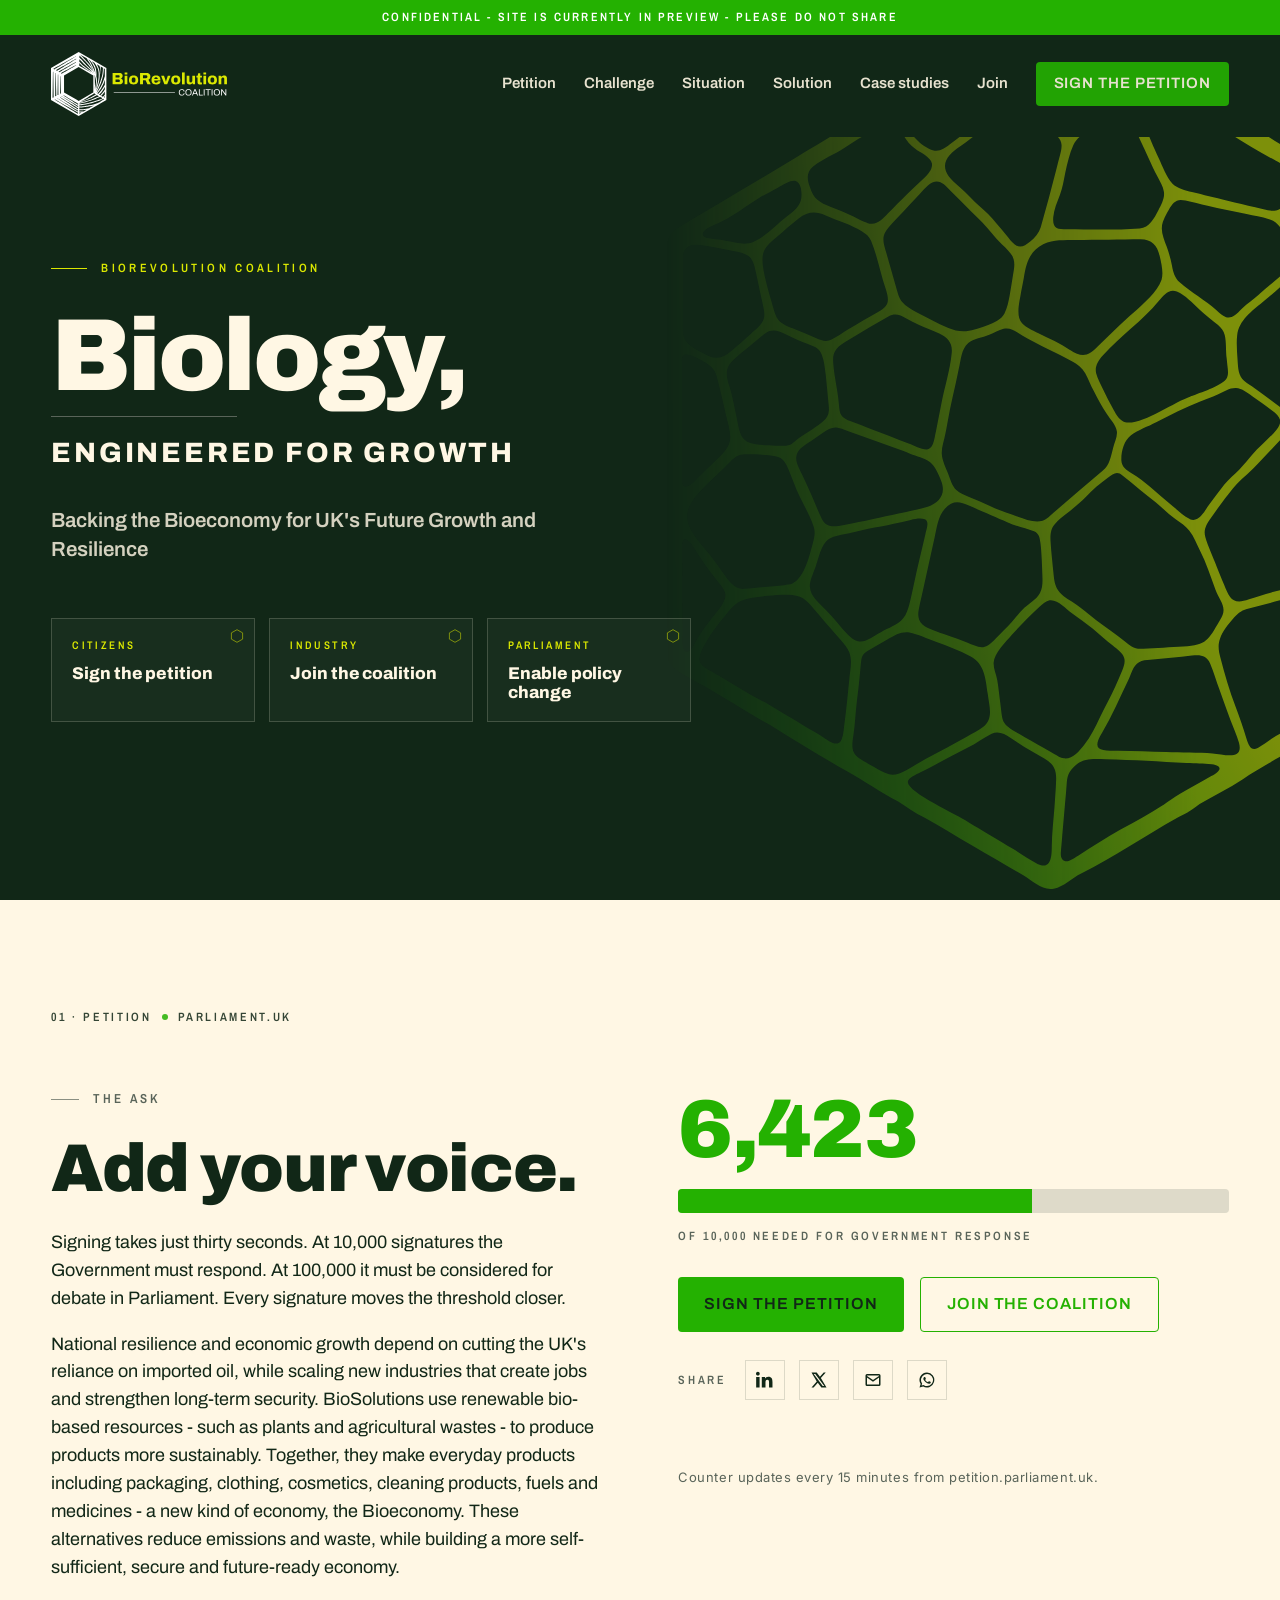
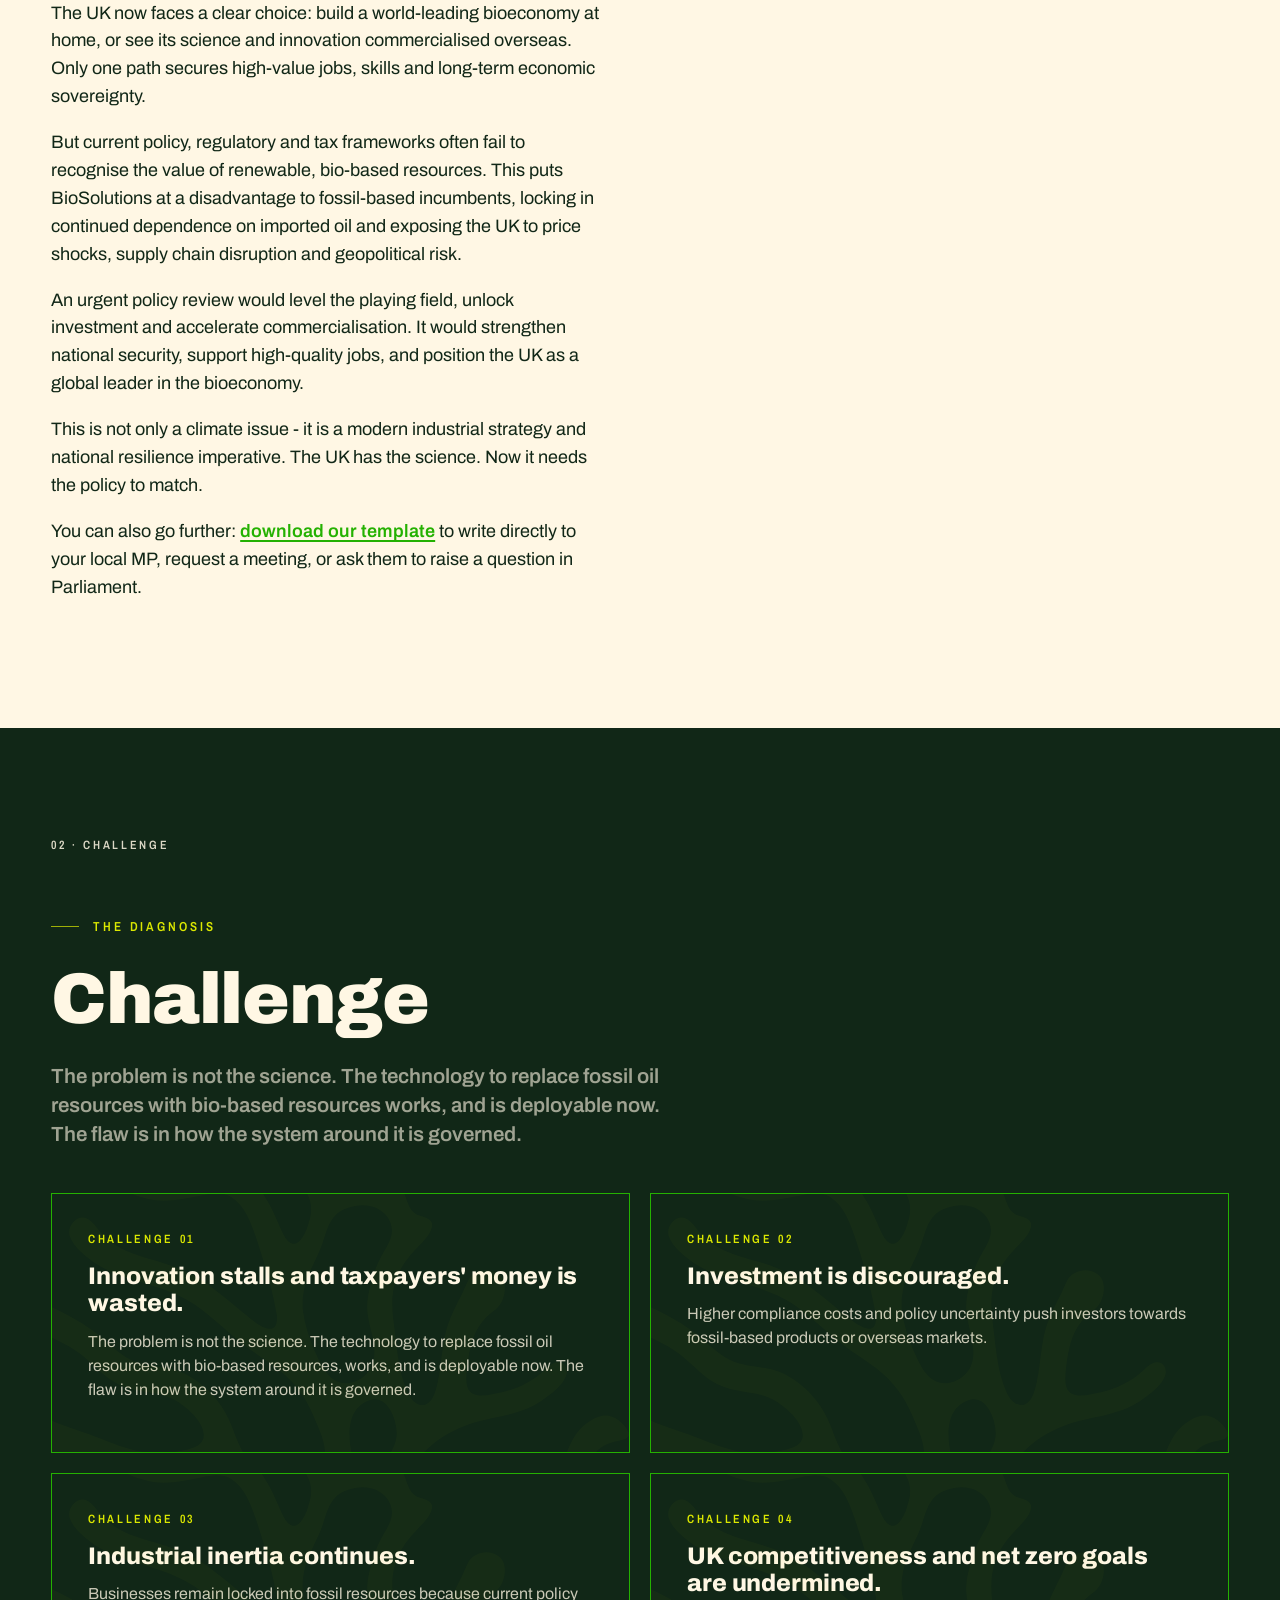
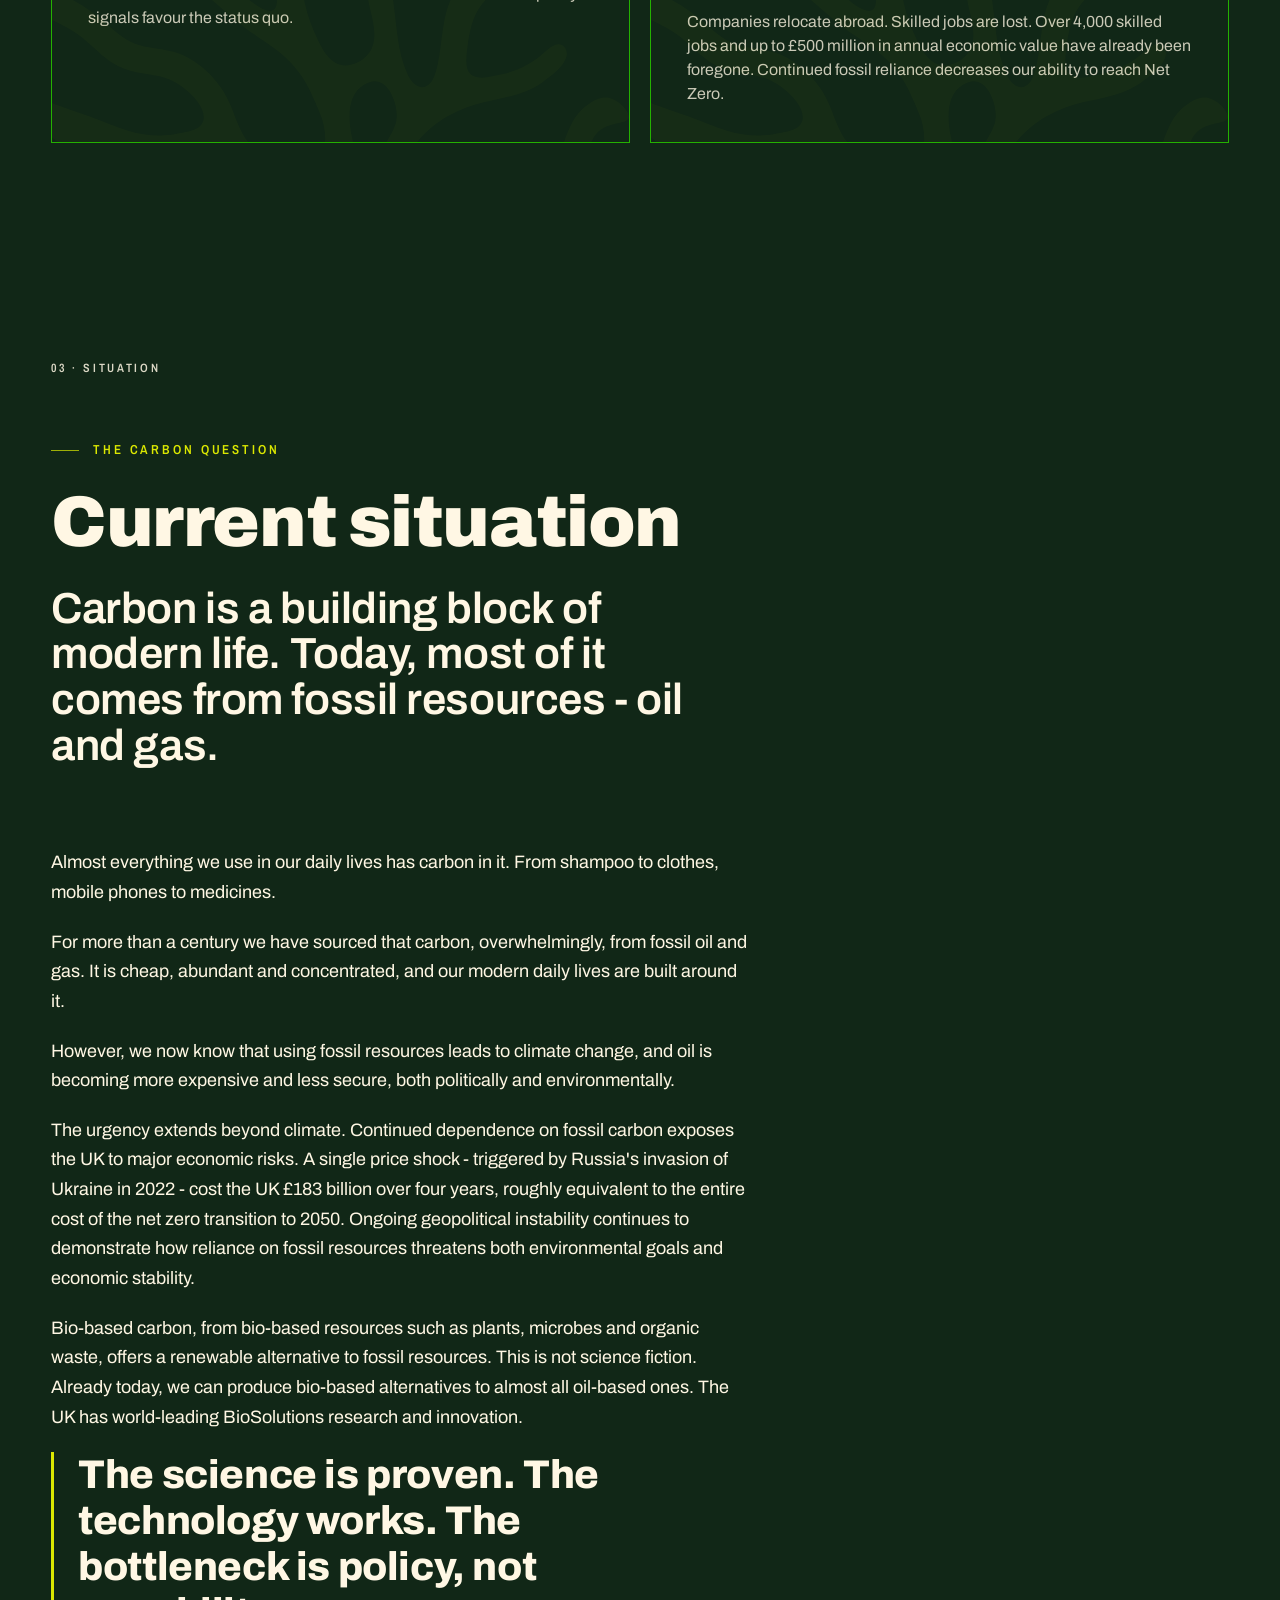
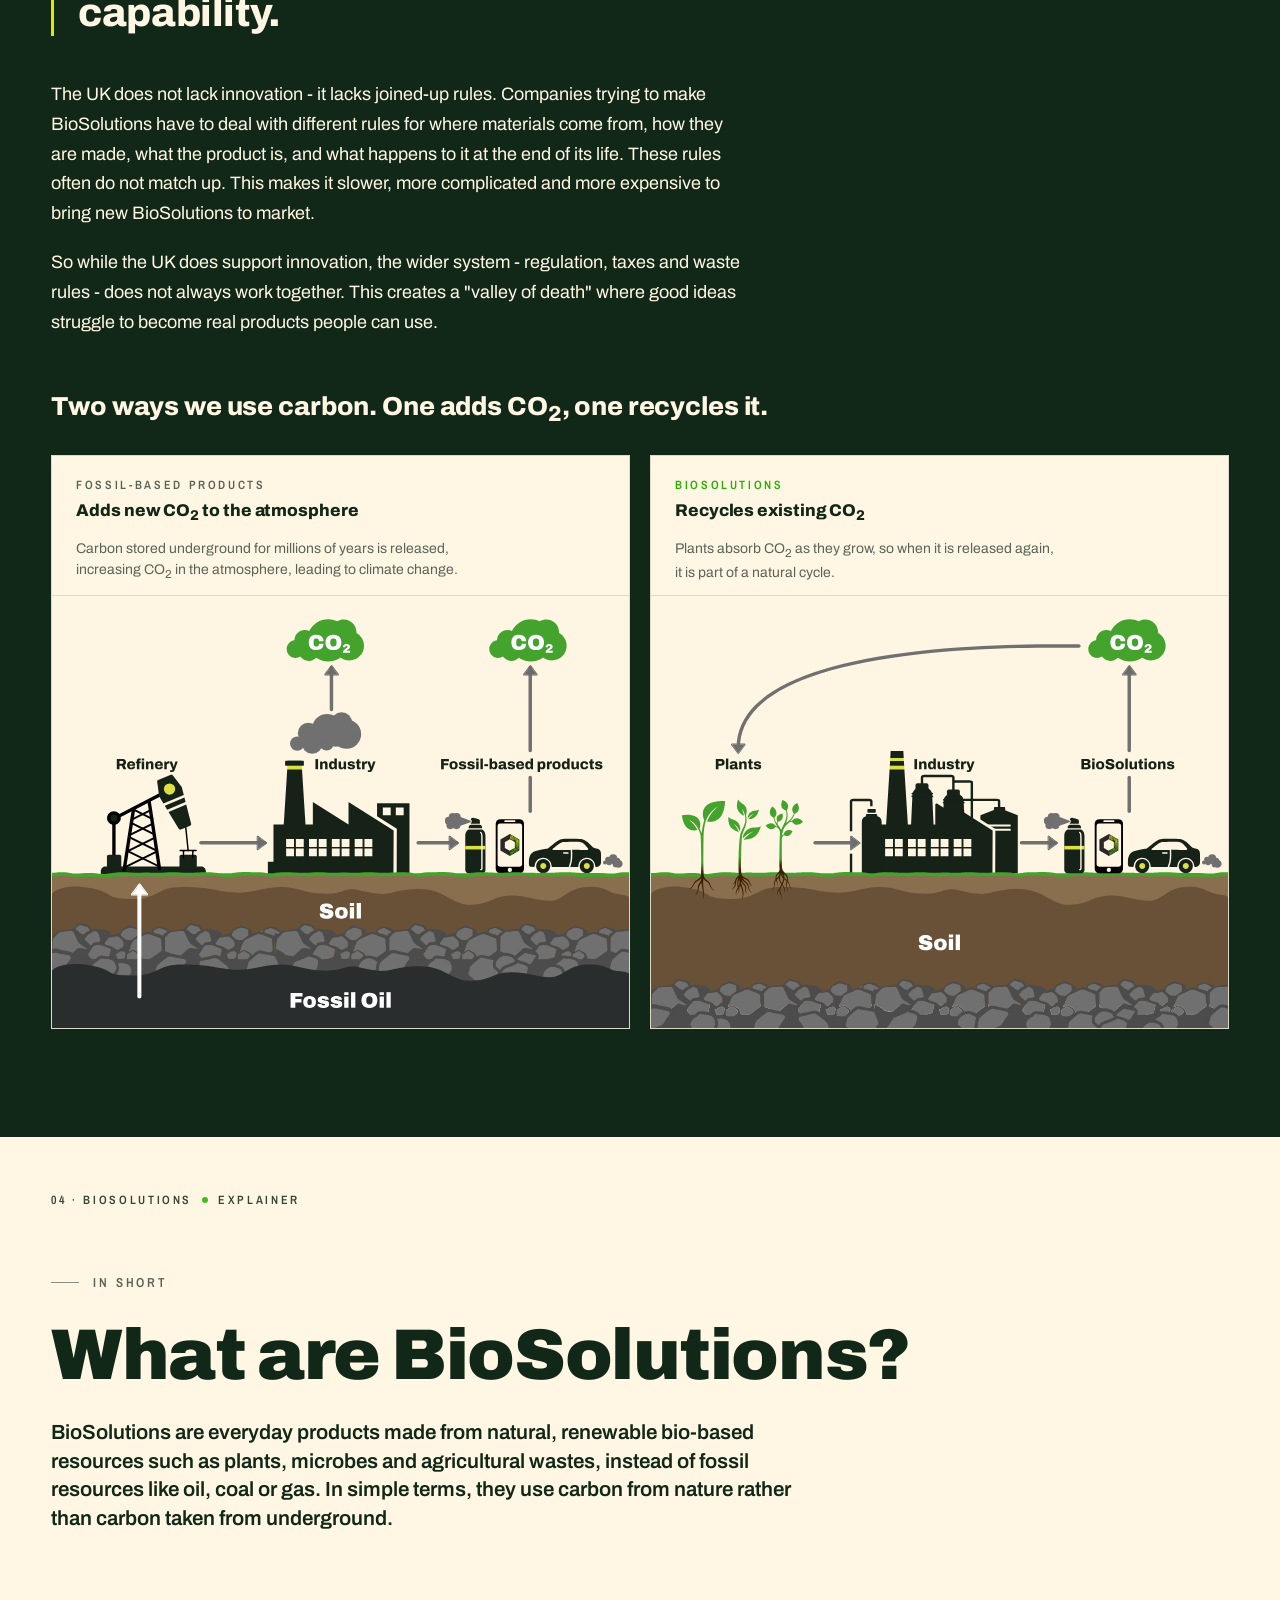
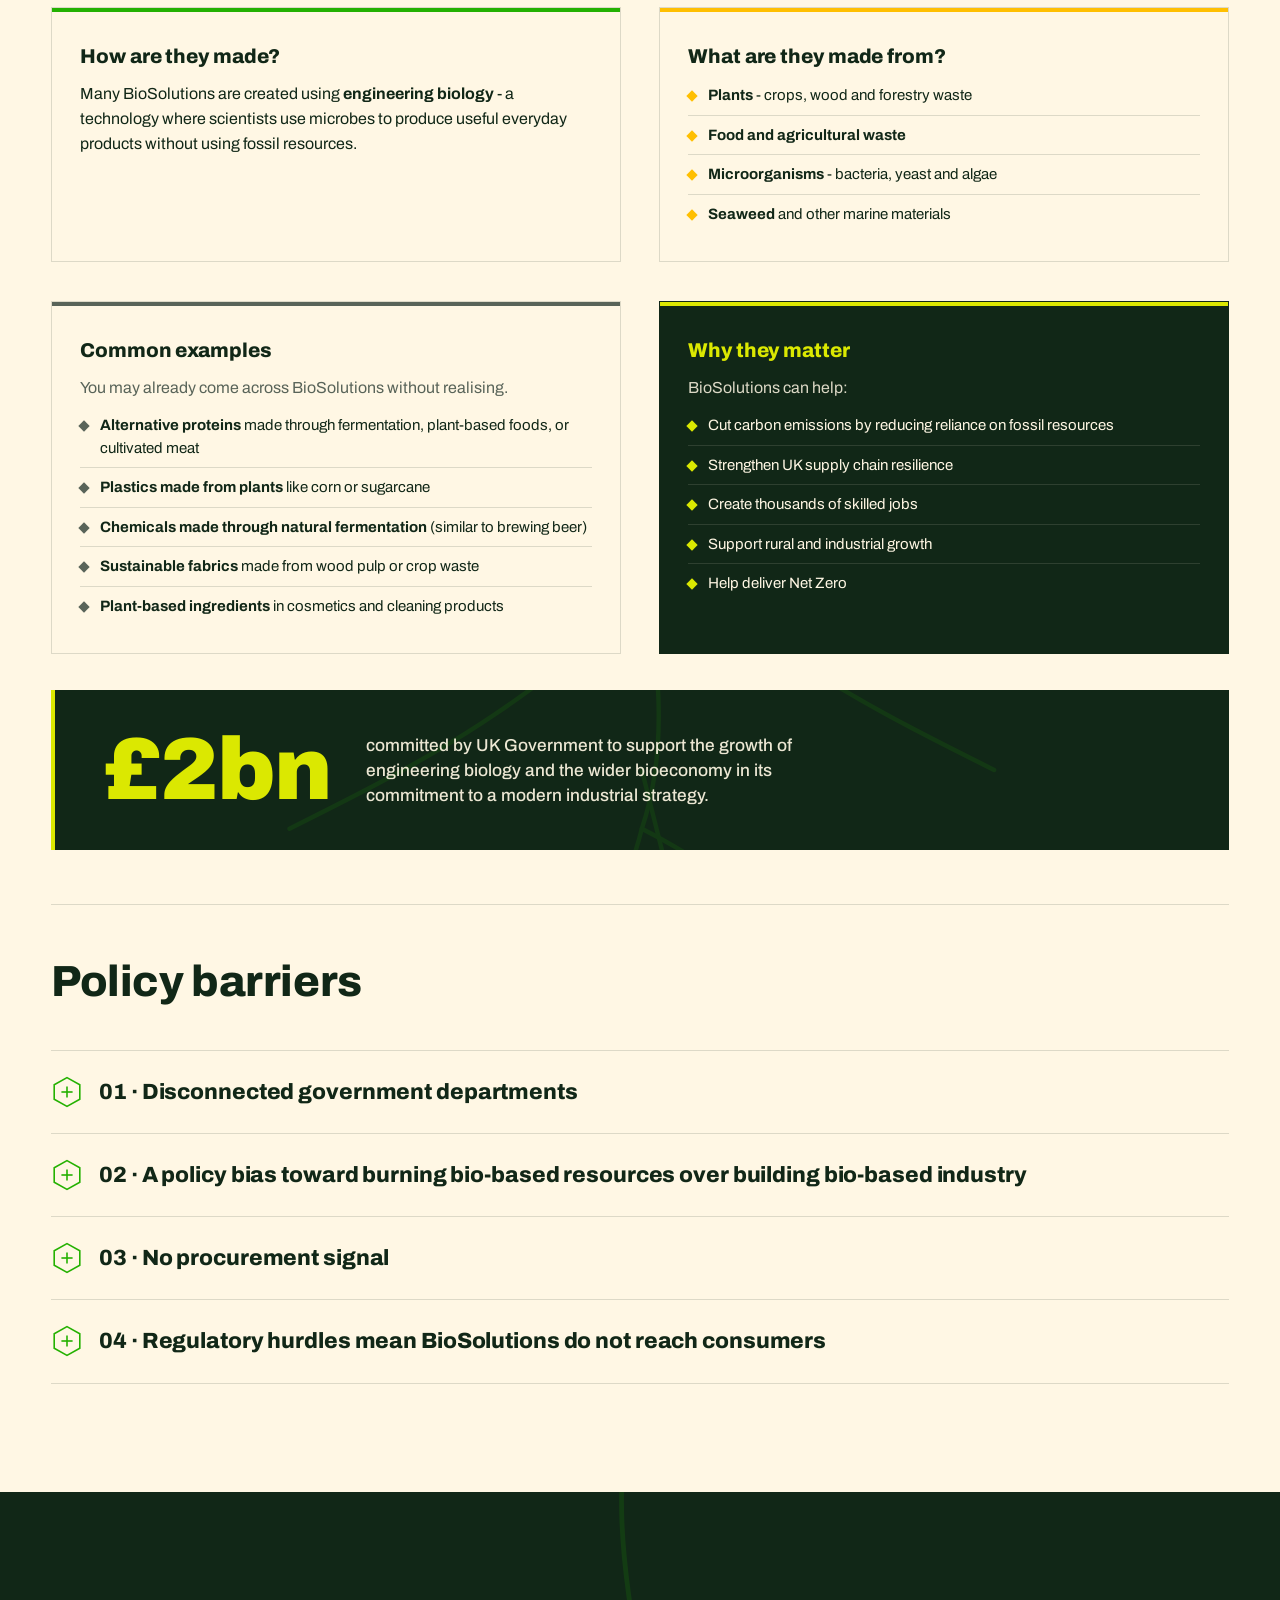
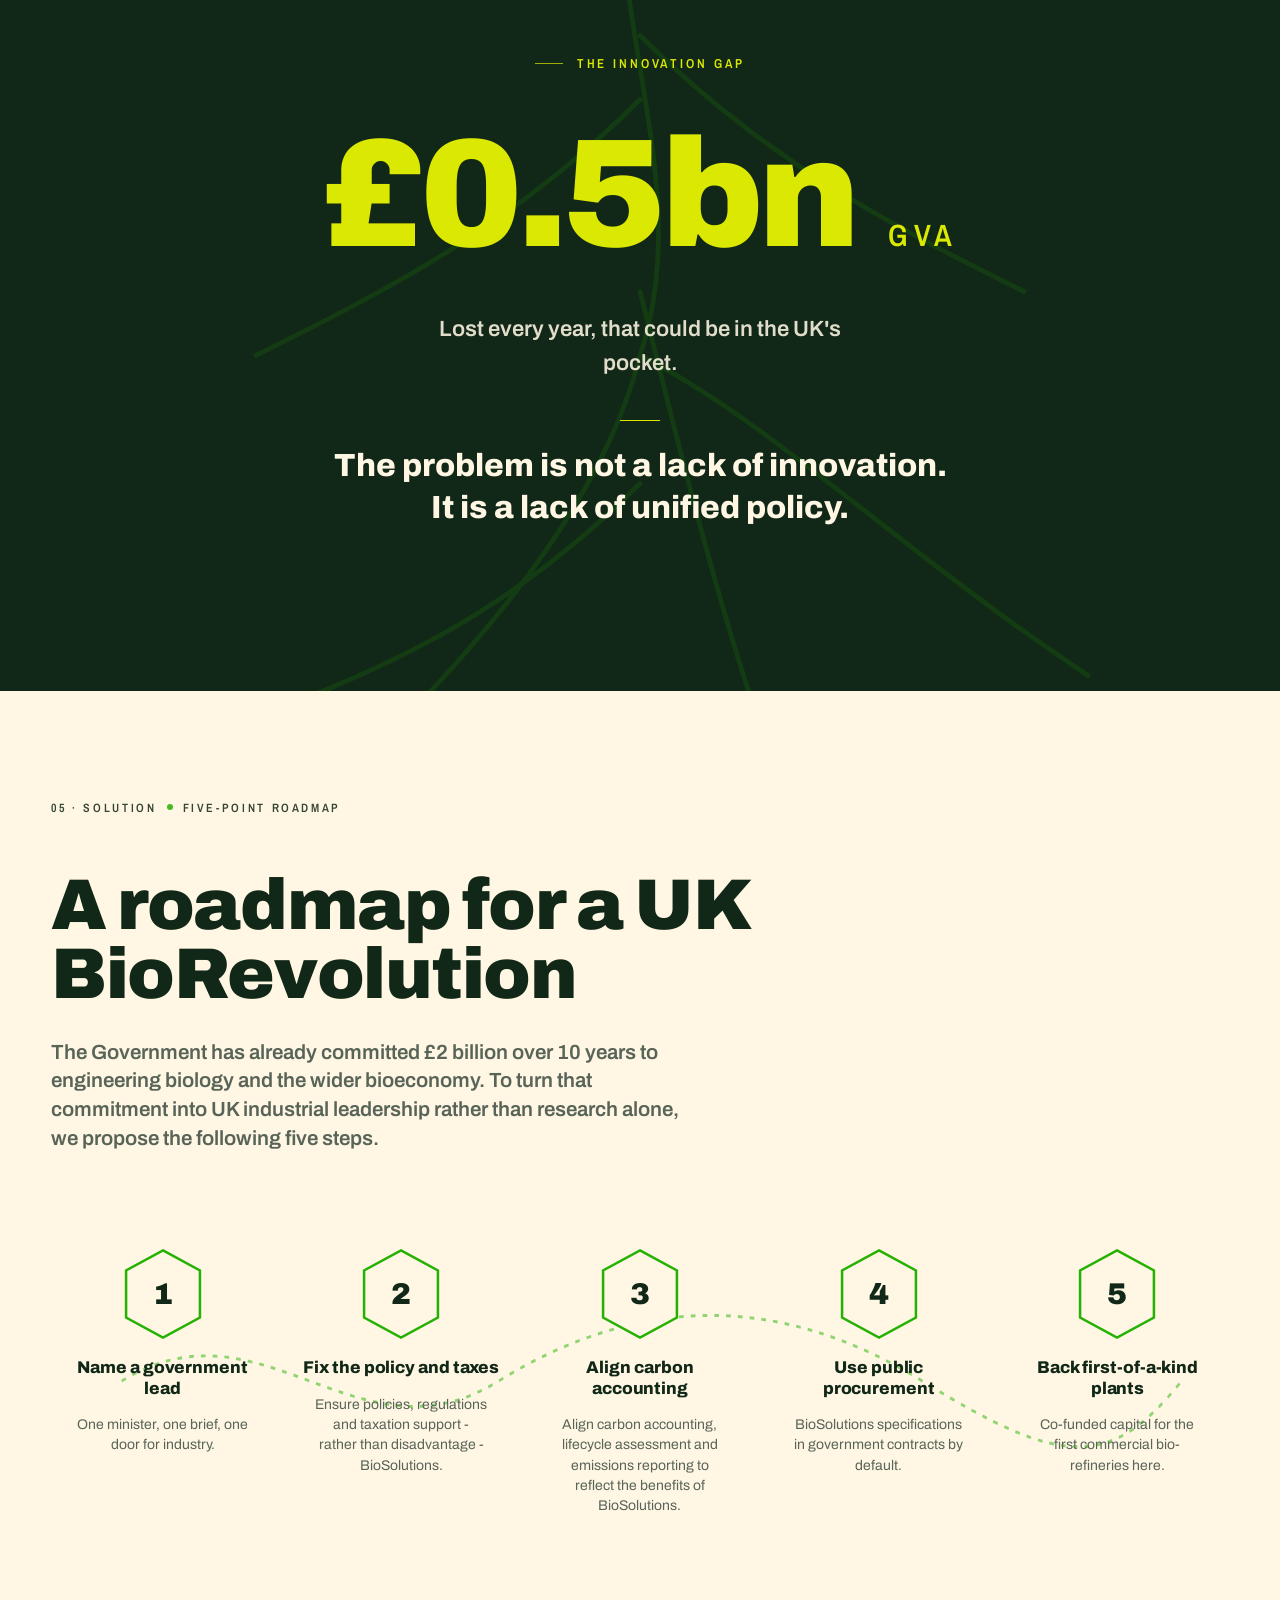
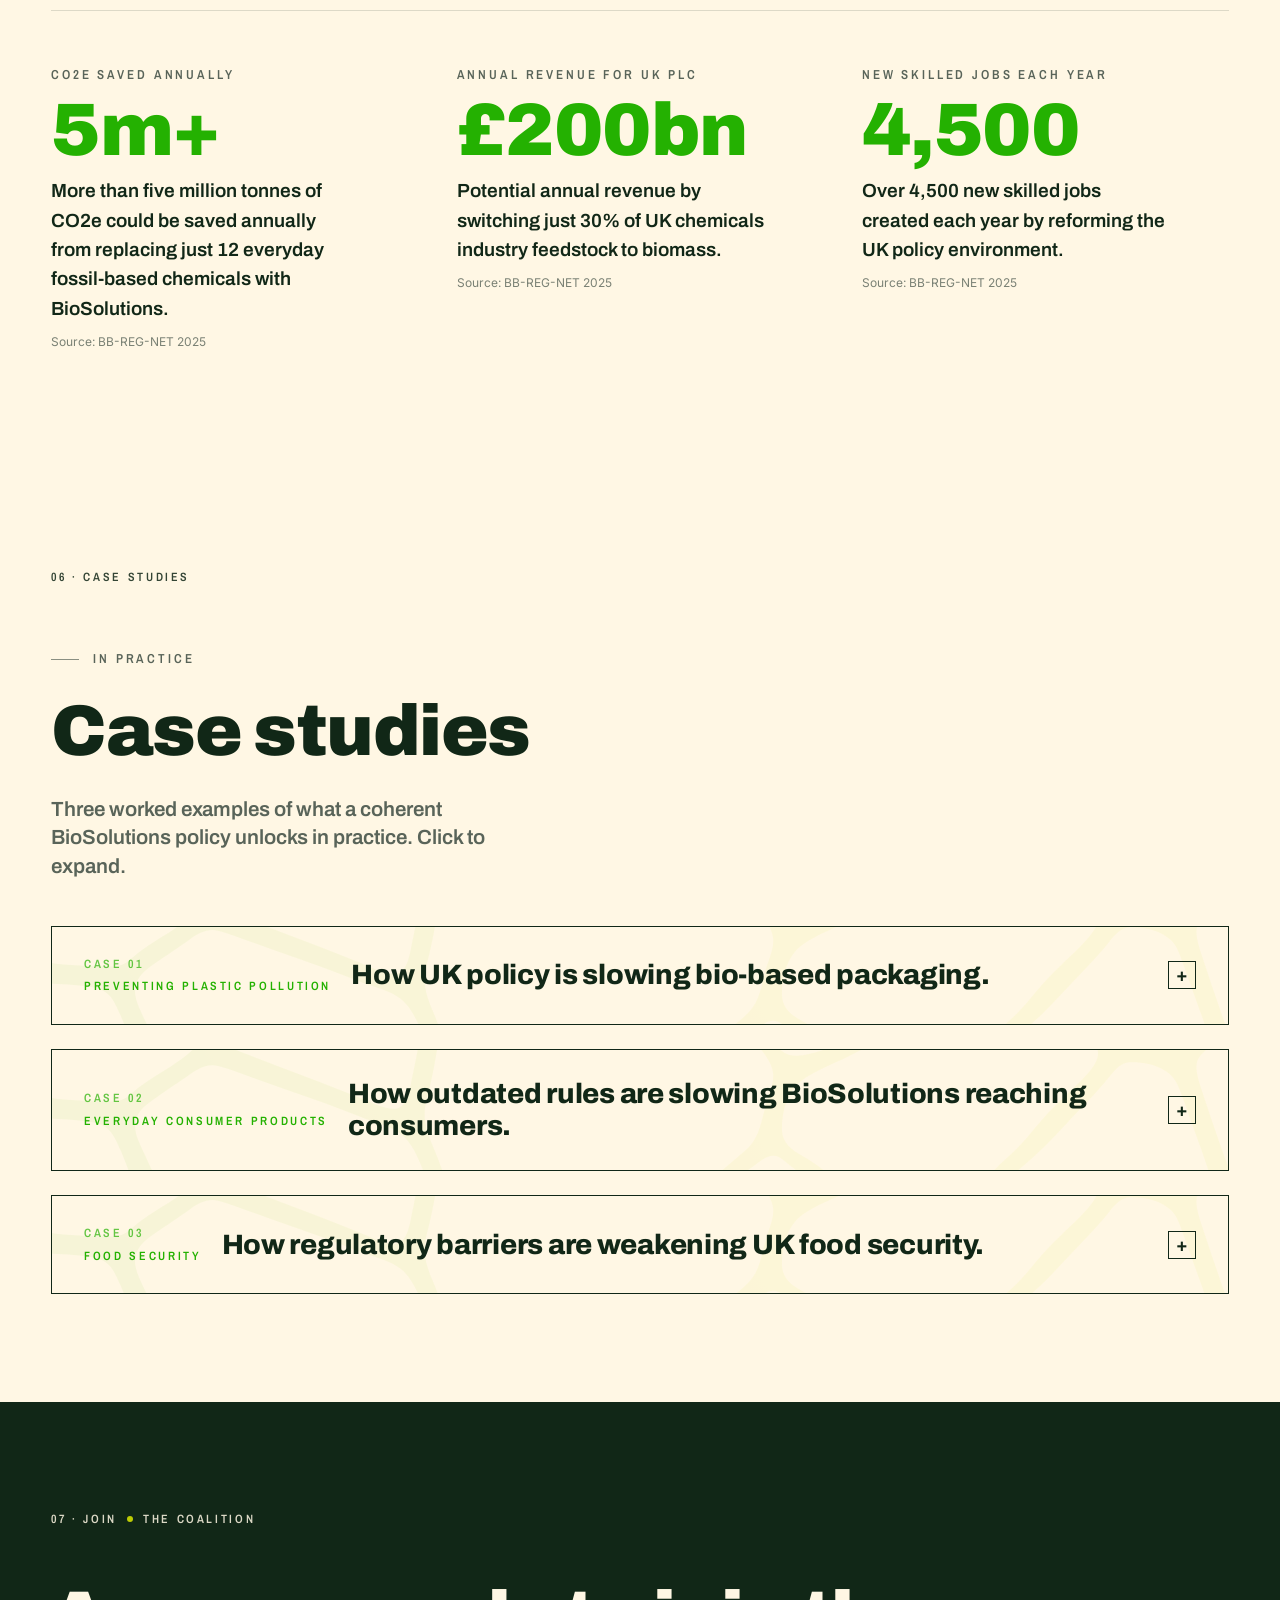
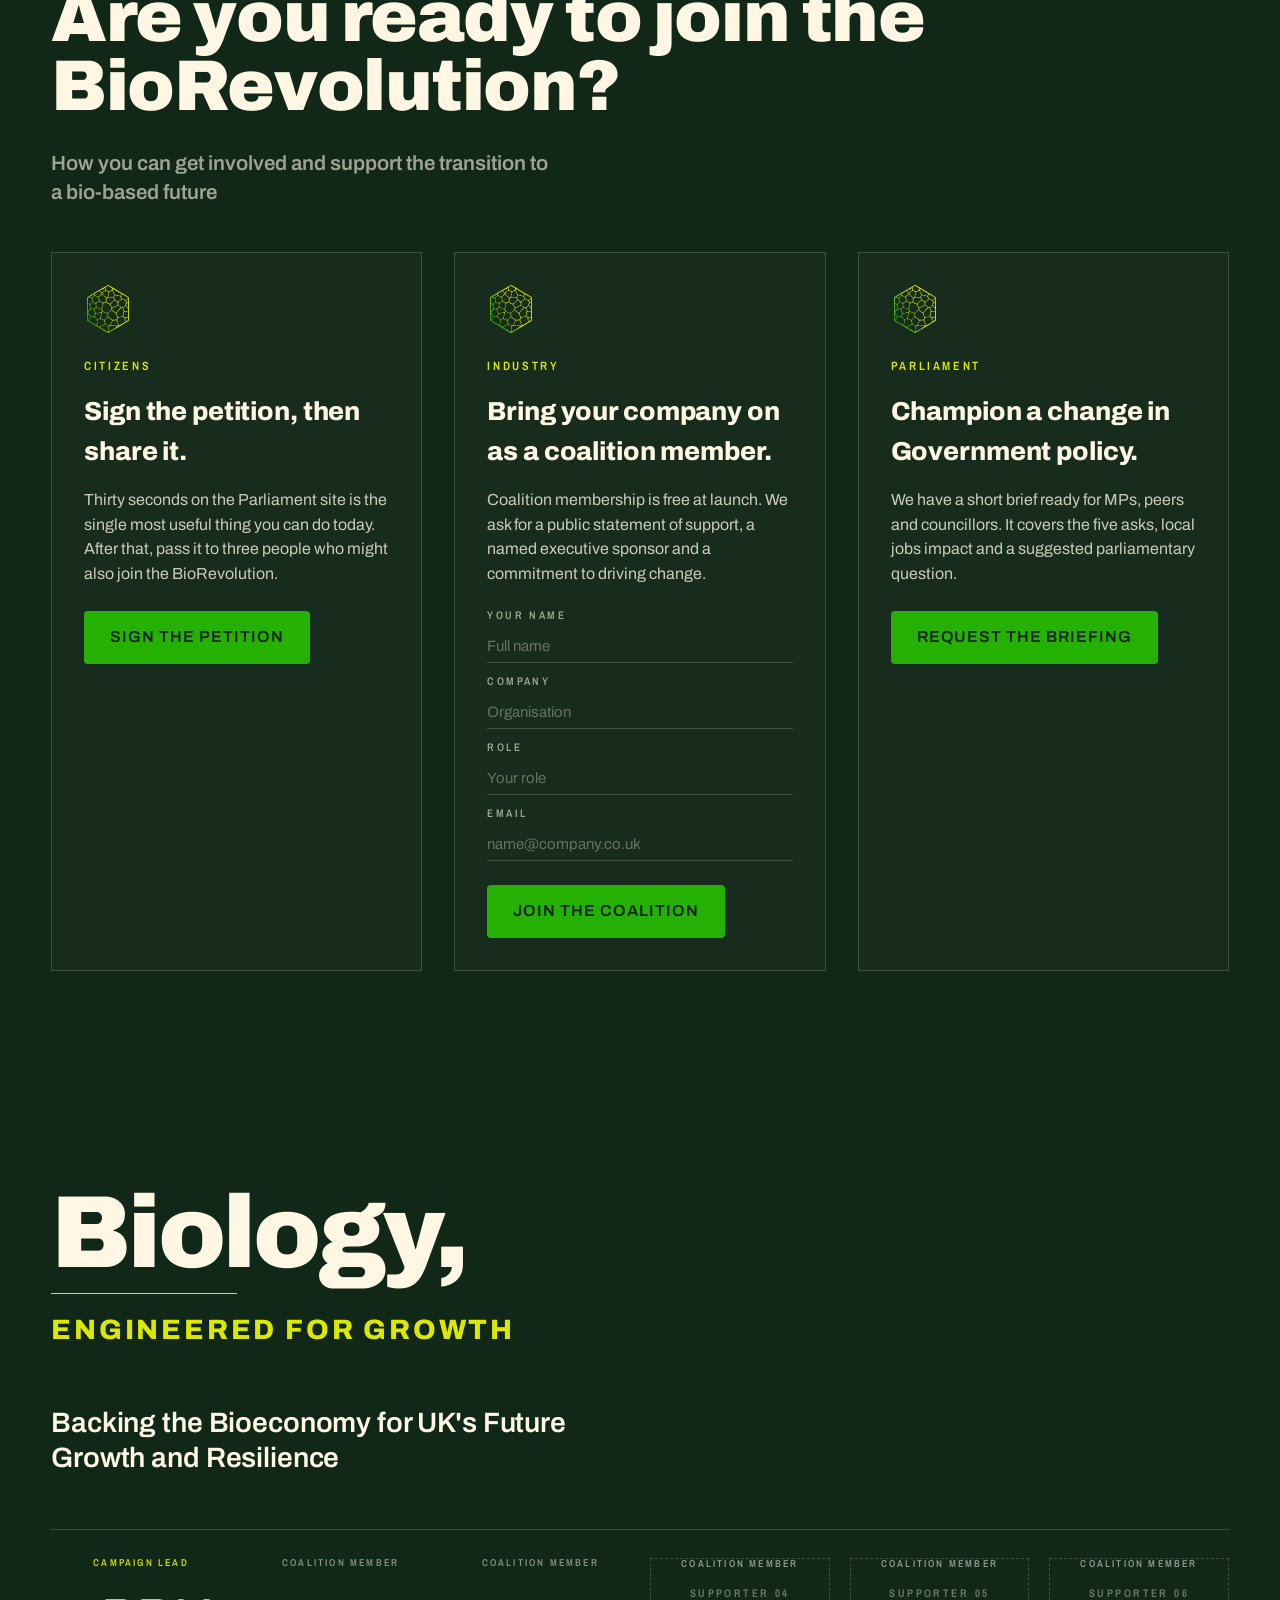
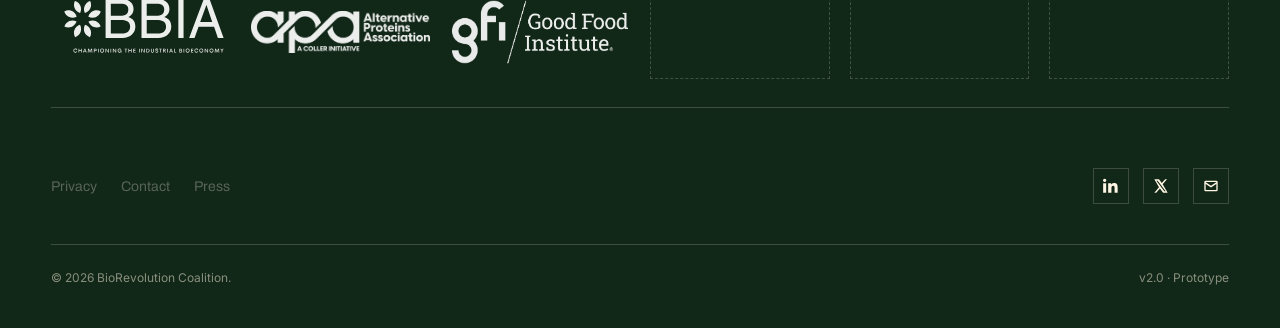
==== commit 60c92031: "Add GFI/APA white logos, align coalition labels, trim section header repetition - Coalition strip: B" ====
--- a/index.html
+++ b/index.html
@@ -11,7 +11,7 @@
   <link href="https://fonts.googleapis.com/css2?family=Archivo:wght@400;600;800;900&family=Archivo+Narrow:wght@600&family=Inter:wght@400;500&display=swap" rel="stylesheet">
 
   <meta name="robots" content="noindex, nofollow, noarchive, nosnippet" />
-  <link rel="stylesheet" href="styles.css?v=20260427c" />
+  <link rel="stylesheet" href="styles.css?v=20260428d" />
 </head>
 <body>
 
@@ -151,7 +151,7 @@
 <section class="bk dark" id="challenge" aria-labelledby="challengeH2">
   <div class="wrap">
     <div class="running">
-      <span>02 · Challenge<span class="dot"></span>Diagnosis</span>
+      <span>02 · Challenge</span>
     </div>
 
     <span class="label">The diagnosis</span>
@@ -190,7 +190,7 @@
 <section class="bk dark" id="situation" aria-labelledby="situationH2">
   <div class="wrap">
     <div class="running">
-      <span>03 · Situation<span class="dot"></span>The carbon question</span>
+      <span>03 · Situation</span>
     </div>
 
     <span class="label">The carbon question</span>
@@ -375,7 +375,7 @@
     <div class="gap-stat">£0.5bn<span class="gap-stat-unit">GVA</span></div>
     <p class="gap-subline">Lost every year, that could be in the UK's pocket.</p>
     <blockquote class="gap-quote">
-      The problem is not a lack of innovation. It is a lack of unified policy.
+      The problem is not a lack of innovation.<br />It is a lack of unified policy.
     </blockquote>
   </div>
 </section>
@@ -390,7 +390,6 @@
       <span>05 · Solution<span class="dot"></span>Five-point roadmap</span>
     </div>
 
-    <span class="label">The solution</span>
     <h2 class="h1" id="solutionH2">A roadmap for a UK BioRevolution</h2>
     <p class="lead muted tight wider">The Government has already committed £2 billion over 10 years to engineering biology and the wider bioeconomy. To turn that commitment into UK industrial leadership rather than research alone, we propose the following five steps.</p>
 
@@ -462,7 +461,7 @@
 <section class="bk light" id="case-studies" aria-labelledby="caseH2">
   <div class="wrap">
     <div class="running">
-      <span>06 · Case studies<span class="dot"></span>In practice</span>
+      <span>06 · Case studies</span>
     </div>
 
     <span class="label">In practice</span>
@@ -584,7 +583,6 @@
       <span>07 · Join<span class="dot"></span>The coalition</span>
     </div>
 
-    <span class="label">Join the BioRevolution</span>
     <h2 class="h1" id="joinH2">Are you ready to join the BioRevolution?</h2>
     <p class="lead muted tight">How you can get involved and support the transition to a bio-based future</p>
 
@@ -654,15 +652,18 @@
     </p>
 
     <div class="coalition-strip" aria-label="Coalition members">
-      <div class="logo-slot has-logo lead">
+      <div class="logo-slot has-logo-white lead">
         <span class="role-label">Campaign Lead</span>
-        <img src="Images/logos/BBIA%20no%20subtitle.svg" alt="BBIA - Bio-based and Biodegradable Industries Association" />
-      </div>
-      <div class="logo-slot has-logo">
+        <img src="Images/logos/BBIA%20White%20logo%20-%20no%20background.svg" alt="BBIA - Bio-based and Biodegradable Industries Association" />
+      </div>
+      <div class="logo-slot has-logo-white">
         <span class="role-label">Coalition member</span>
-        <img src="Images/logos/APA%20logo%20full%20colours%20Coller%20Initiative.png" alt="APA - Alternative Proteins Association (Coller Initiative)" />
-      </div>
-      <div class="logo-slot"><span class="role-label">Coalition member</span>Supporter 03</div>
+        <img src="Images/logos/APA%20logo%20white.png" alt="APA - Alternative Proteins Association (Coller Initiative)" />
+      </div>
+      <div class="logo-slot has-logo-white">
+        <span class="role-label">Coalition member</span>
+        <img src="Images/logos/GFI-white-logo2.png" alt="GFI - The Good Food Institute" />
+      </div>
       <div class="logo-slot"><span class="role-label">Coalition member</span>Supporter 04</div>
       <div class="logo-slot"><span class="role-label">Coalition member</span>Supporter 05</div>
       <div class="logo-slot"><span class="role-label">Coalition member</span>Supporter 06</div>
--- a/styles.css
+++ b/styles.css
@@ -663,10 +663,11 @@
   font-weight: 800;
   font-size: clamp(22px, 2.6vw, 32px);
   line-height: 1.3;
-  max-width: 28ch;
+  max-width: 46ch;
   margin: 0 auto;
   color: var(--cream);
   position: relative;
+  text-align: center;
 }
 .gap-section .gap-quote::before {
   content: "";
@@ -949,15 +950,15 @@
   display: grid;
   grid-template-columns: repeat(6, minmax(0, 1fr));
   gap: 20px;
-  align-items: center;
+  align-items: stretch;
   padding: 28px 0;
   border-top: 1px solid var(--hairline-ink);
   border-bottom: 1px solid var(--hairline-ink);
   margin-bottom: 40px;
 }
-@media (max-width: 720px) { .coalition-strip { grid-template-columns: repeat(3, 1fr); } }
+@media (max-width: 720px) { .coalition-strip { grid-template-columns: repeat(3, 1fr); row-gap: 32px; } }
 .coalition-strip .logo-slot {
-  height: 48px;
+  min-height: 110px;
   display: flex; align-items: center; justify-content: center;
   font-family: var(--font-narrow);
   font-weight: 600; font-size: 11px;
@@ -975,17 +976,17 @@
 .coalition-strip .logo-slot.has-logo {
   border: 0;
   background: var(--cream);
-  padding: 8px 14px;
-  height: 56px;
+  padding: 10px 14px;
   filter: none;
   opacity: .92;
 }
 .coalition-strip .logo-slot.has-logo:hover { opacity: 1; filter: none; }
 .coalition-strip .logo-slot.has-logo img {
-  max-height: 100%;
+  max-height: 56px;
   max-width: 100%;
   width: auto;
   object-fit: contain;
+  margin: auto 0;
 }
 
 .foot-meta {
@@ -1303,8 +1304,15 @@
 
 /* =============================================================
    Coalition role labels (Campaign Lead / Coalition member)
-   ============================================================= */
-.coalition-strip .logo-slot { flex-direction: column; gap: 6px; }
+   Layout: label pinned to top of slot, logo/text centered below
+   ============================================================= */
+.coalition-strip .logo-slot {
+  flex-direction: column;
+  justify-content: flex-start;
+  align-items: center;
+  gap: 0;
+  padding-top: 0;
+}
 .coalition-strip .logo-slot .role-label {
   font-family: var(--font-narrow);
   font-weight: 600;
@@ -1313,19 +1321,57 @@
   text-transform: uppercase;
   color: rgba(255, 247, 228, .55);
   line-height: 1;
+  margin-bottom: 16px;
+  flex: 0 0 auto;
 }
 .coalition-strip .logo-slot.lead .role-label { color: var(--chartreuse); }
+
+/* Real-logo (cream backplate) variant — image area fills below the label */
 .coalition-strip .logo-slot.has-logo {
+  padding: 0;
+}
+.coalition-strip .logo-slot.has-logo .role-label {
+  color: rgba(255, 247, 228, .55);
+  margin: 0 0 16px;
+}
+.coalition-strip .logo-slot.has-logo.lead .role-label { color: var(--chartreuse); }
+.coalition-strip .logo-slot.has-logo img {
+  flex: 0 1 auto;
+  background: var(--cream);
+  padding: 8px 14px;
+  margin: auto 0;
+  width: 100%;
   height: auto;
-  min-height: 72px;
-  padding: 10px 14px;
-}
-.coalition-strip .logo-slot.has-logo .role-label {
-  color: var(--forest-ink);
-  opacity: .55;
-}
-.coalition-strip .logo-slot.has-logo.lead .role-label {
-  color: var(--leaf-green);
+  max-height: 64px;
+  object-fit: contain;
+  box-sizing: border-box;
+}
+
+/* White-on-transparent logo variant — sits directly on dark footer */
+.coalition-strip .logo-slot.has-logo-white {
+  border: 0;
+  background: transparent;
+  padding: 0;
+  filter: none;
+  opacity: .92;
+  transition: opacity 200ms var(--ease-organic);
+}
+.coalition-strip .logo-slot.has-logo-white:hover {
+  opacity: 1;
+  background: transparent;
+  filter: none;
+}
+.coalition-strip .logo-slot.has-logo-white img {
+  flex: 0 1 auto;
+  width: auto;
+  max-width: 100%;
+  max-height: 64px;
+  height: auto;
+  object-fit: contain;
+  margin: auto 0;
+}
+.coalition-strip .logo-slot.has-logo-white.lead .role-label {
+  color: var(--chartreuse);
   opacity: 1;
 }
 
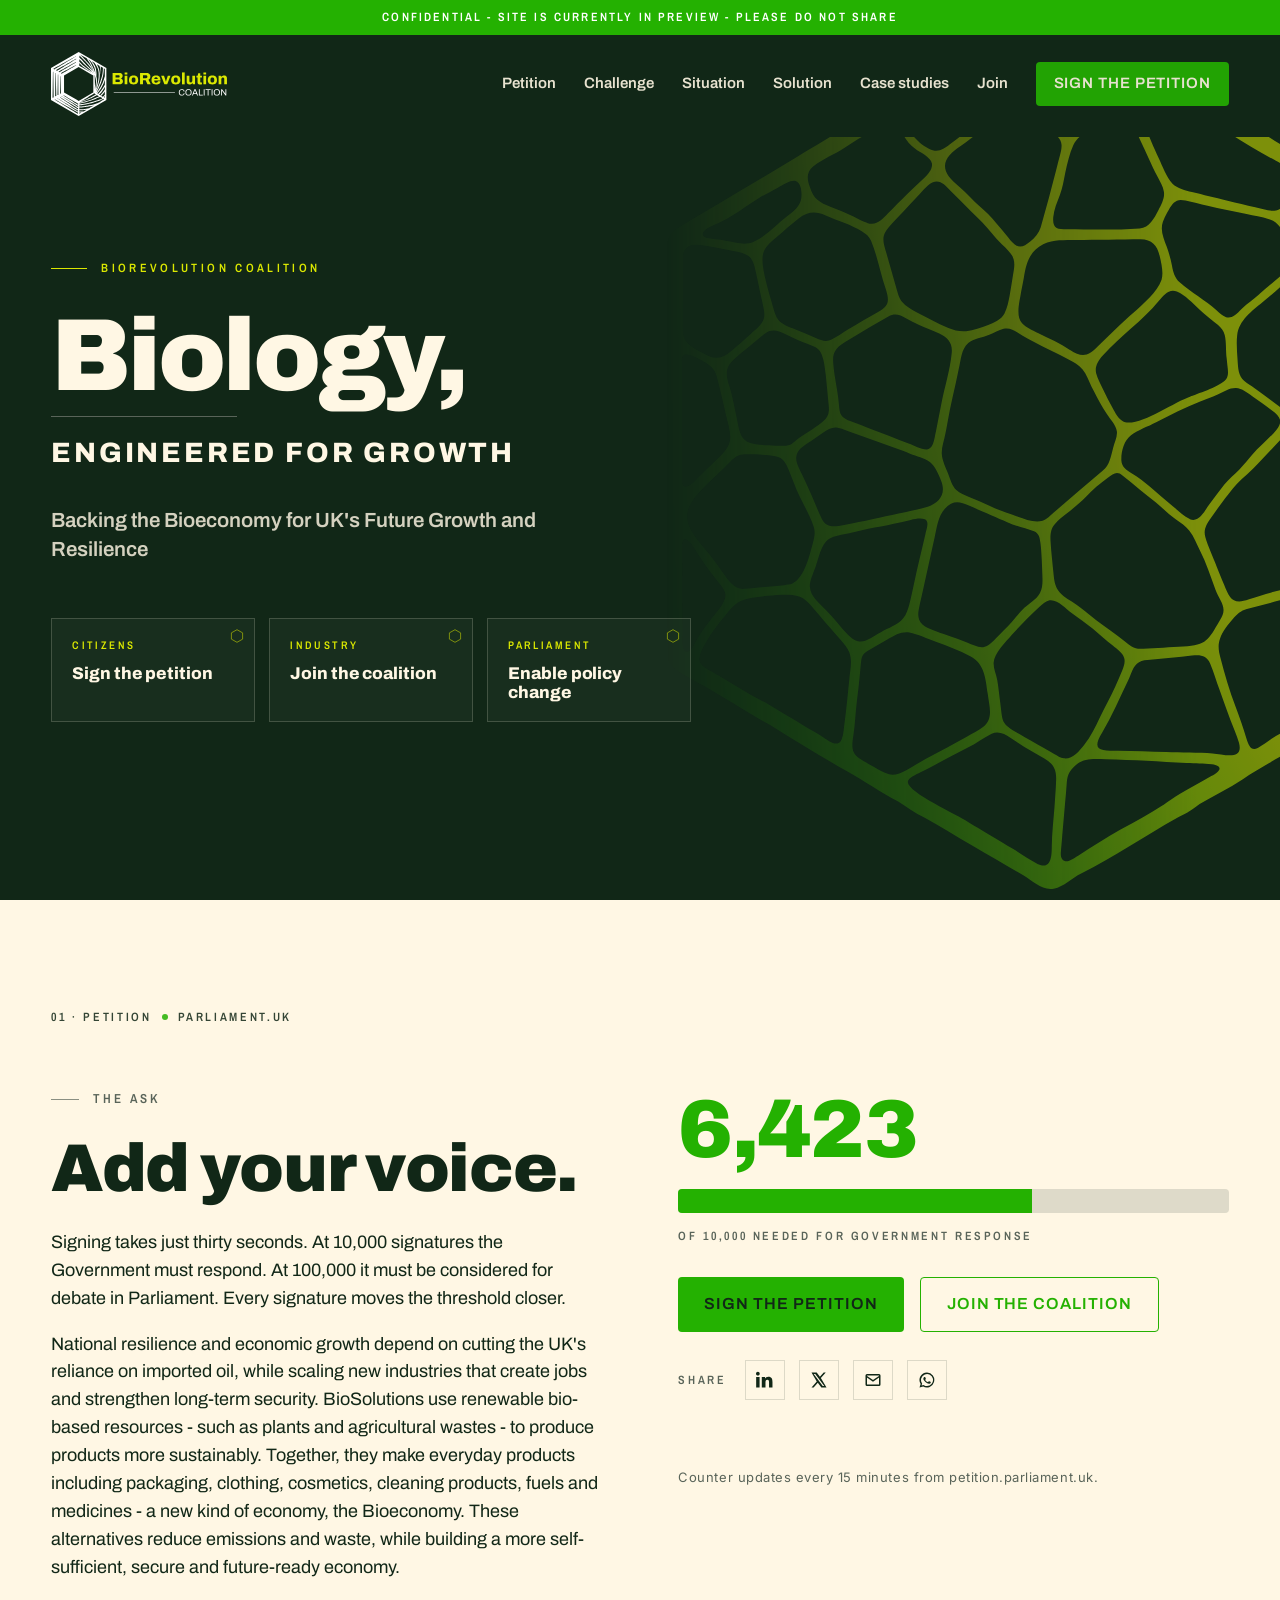
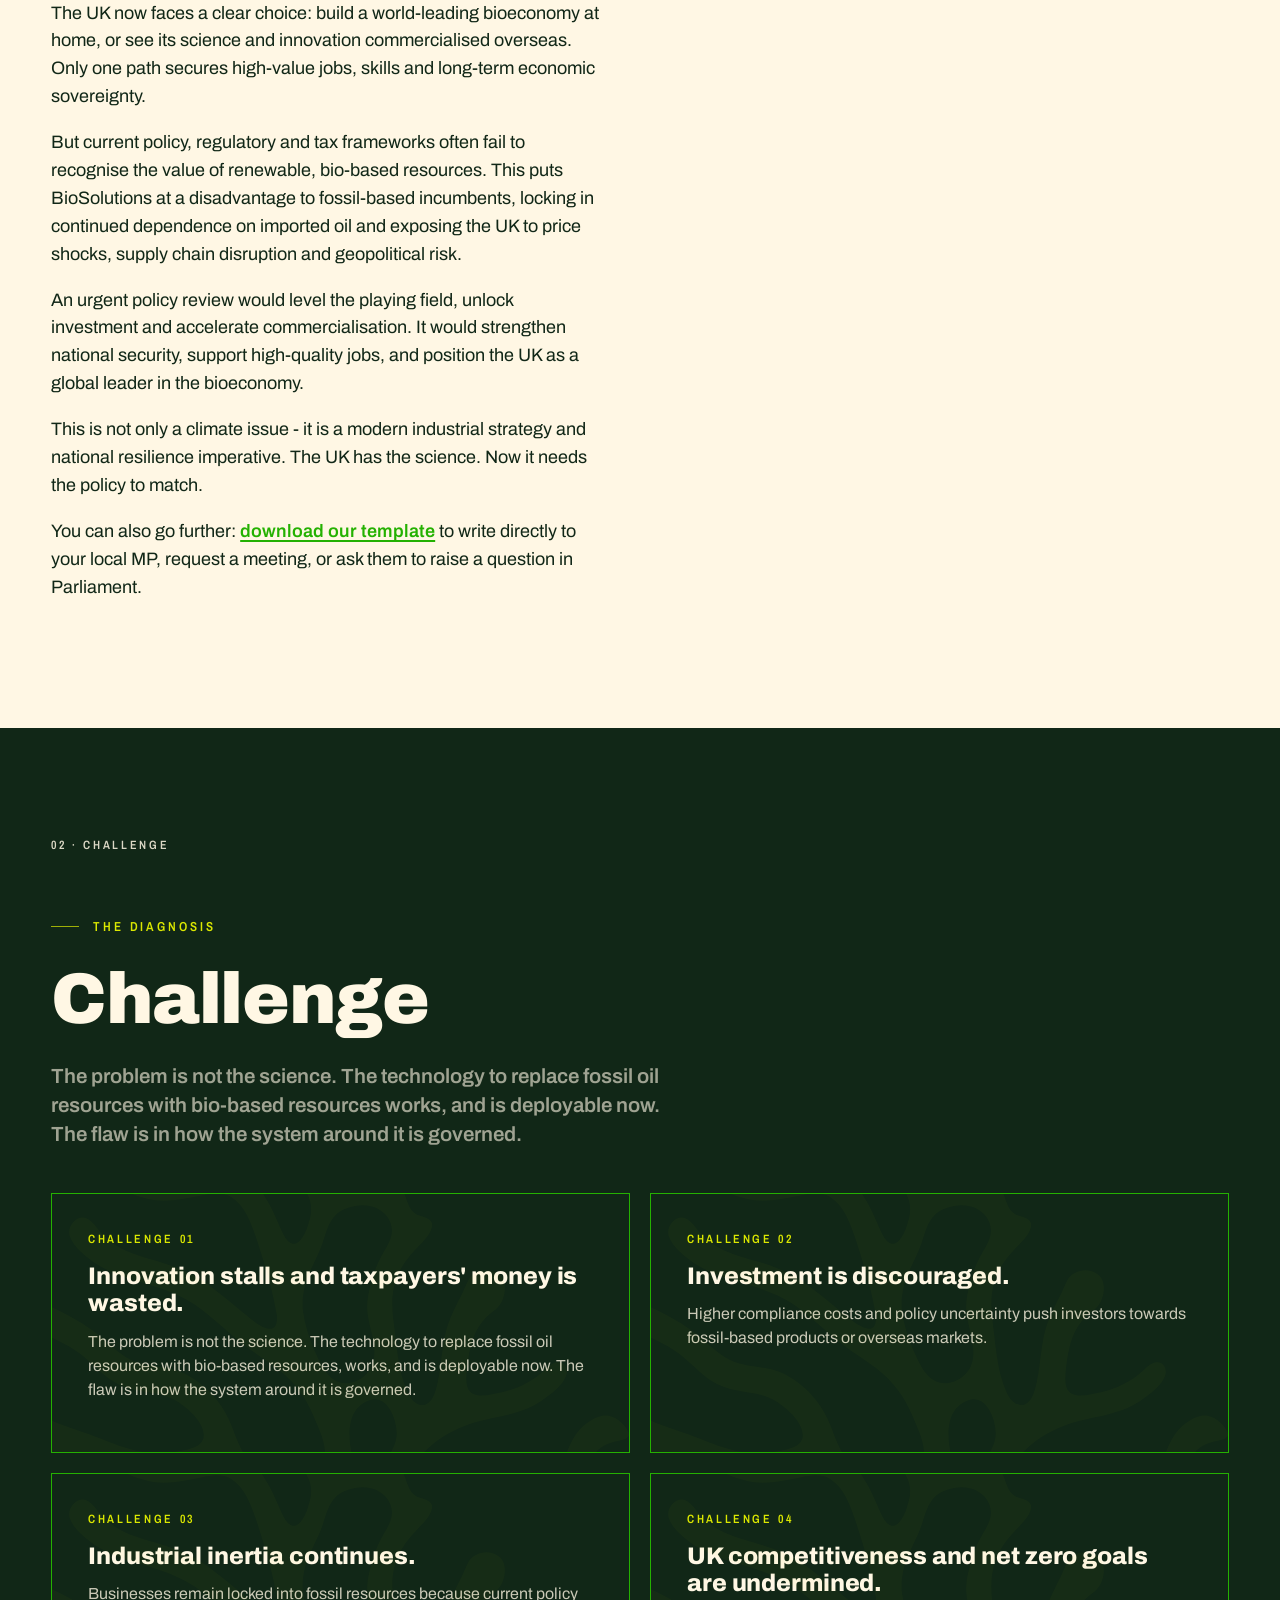
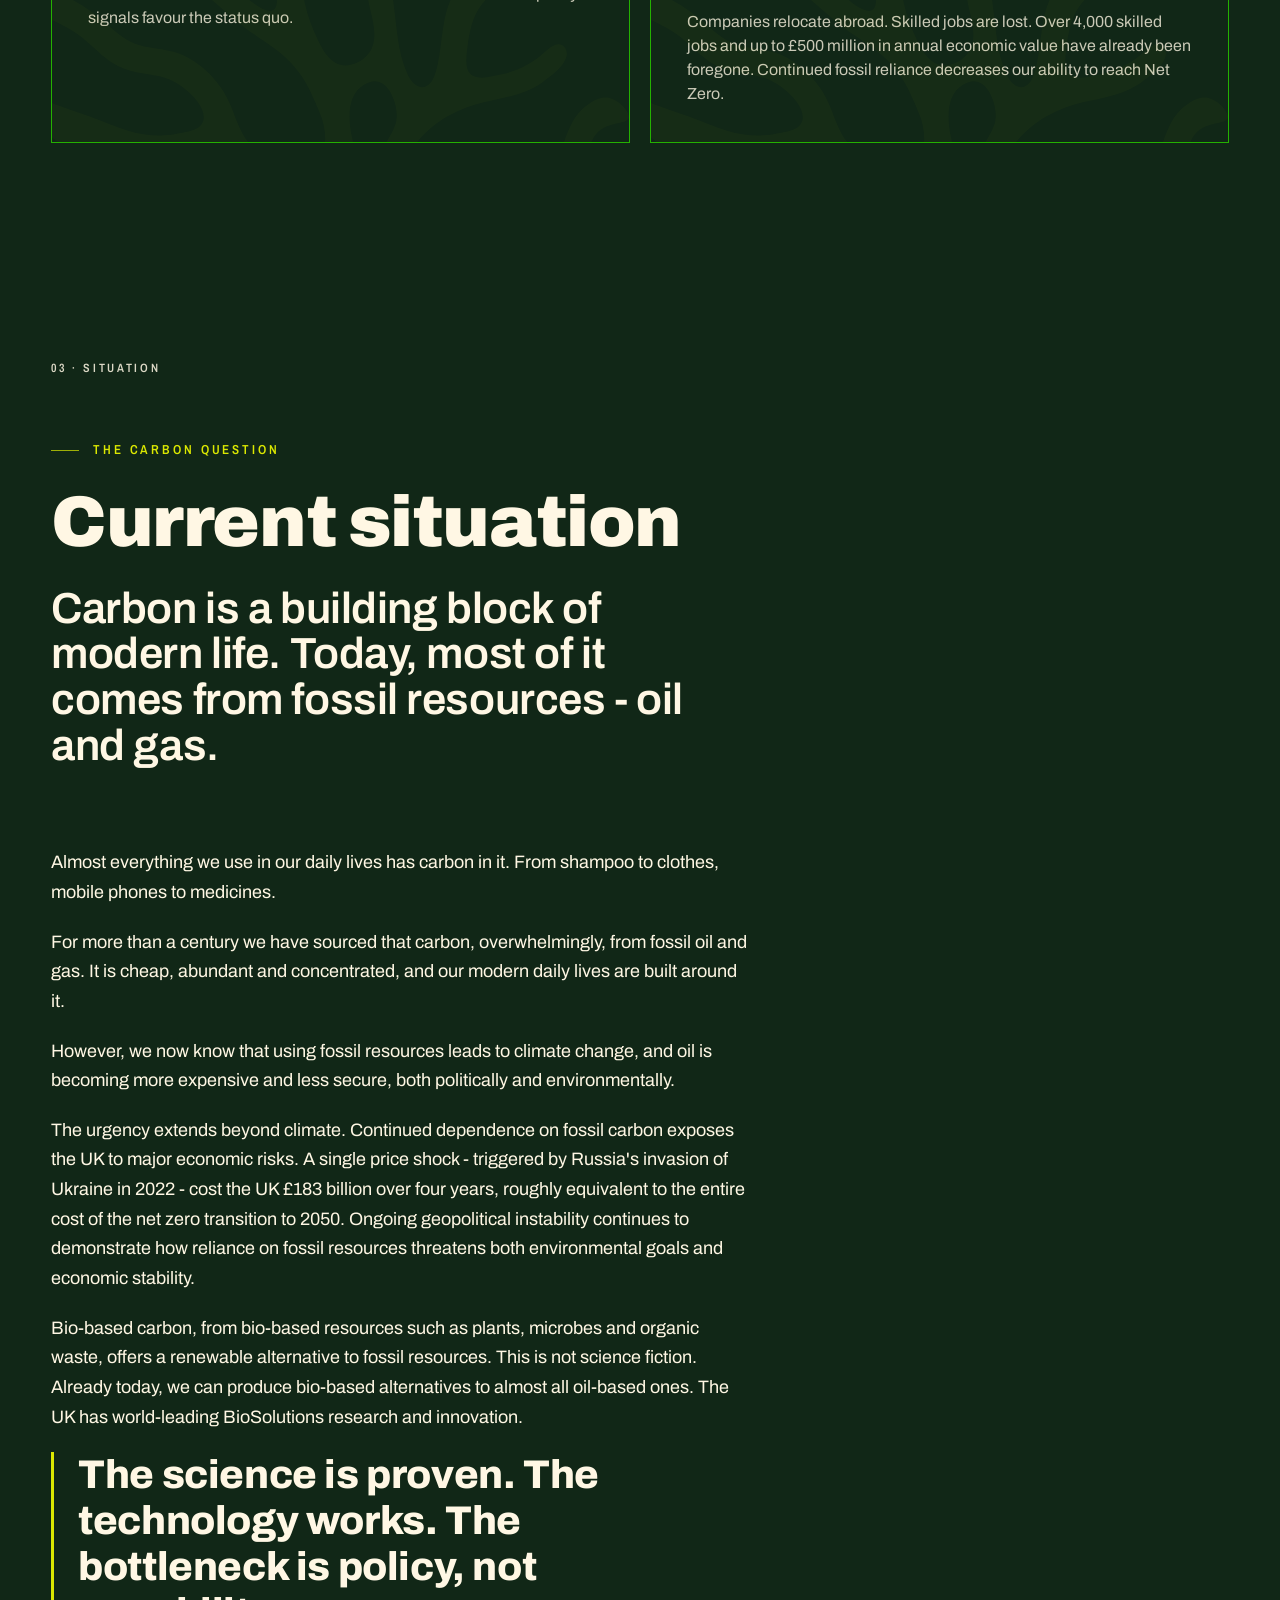
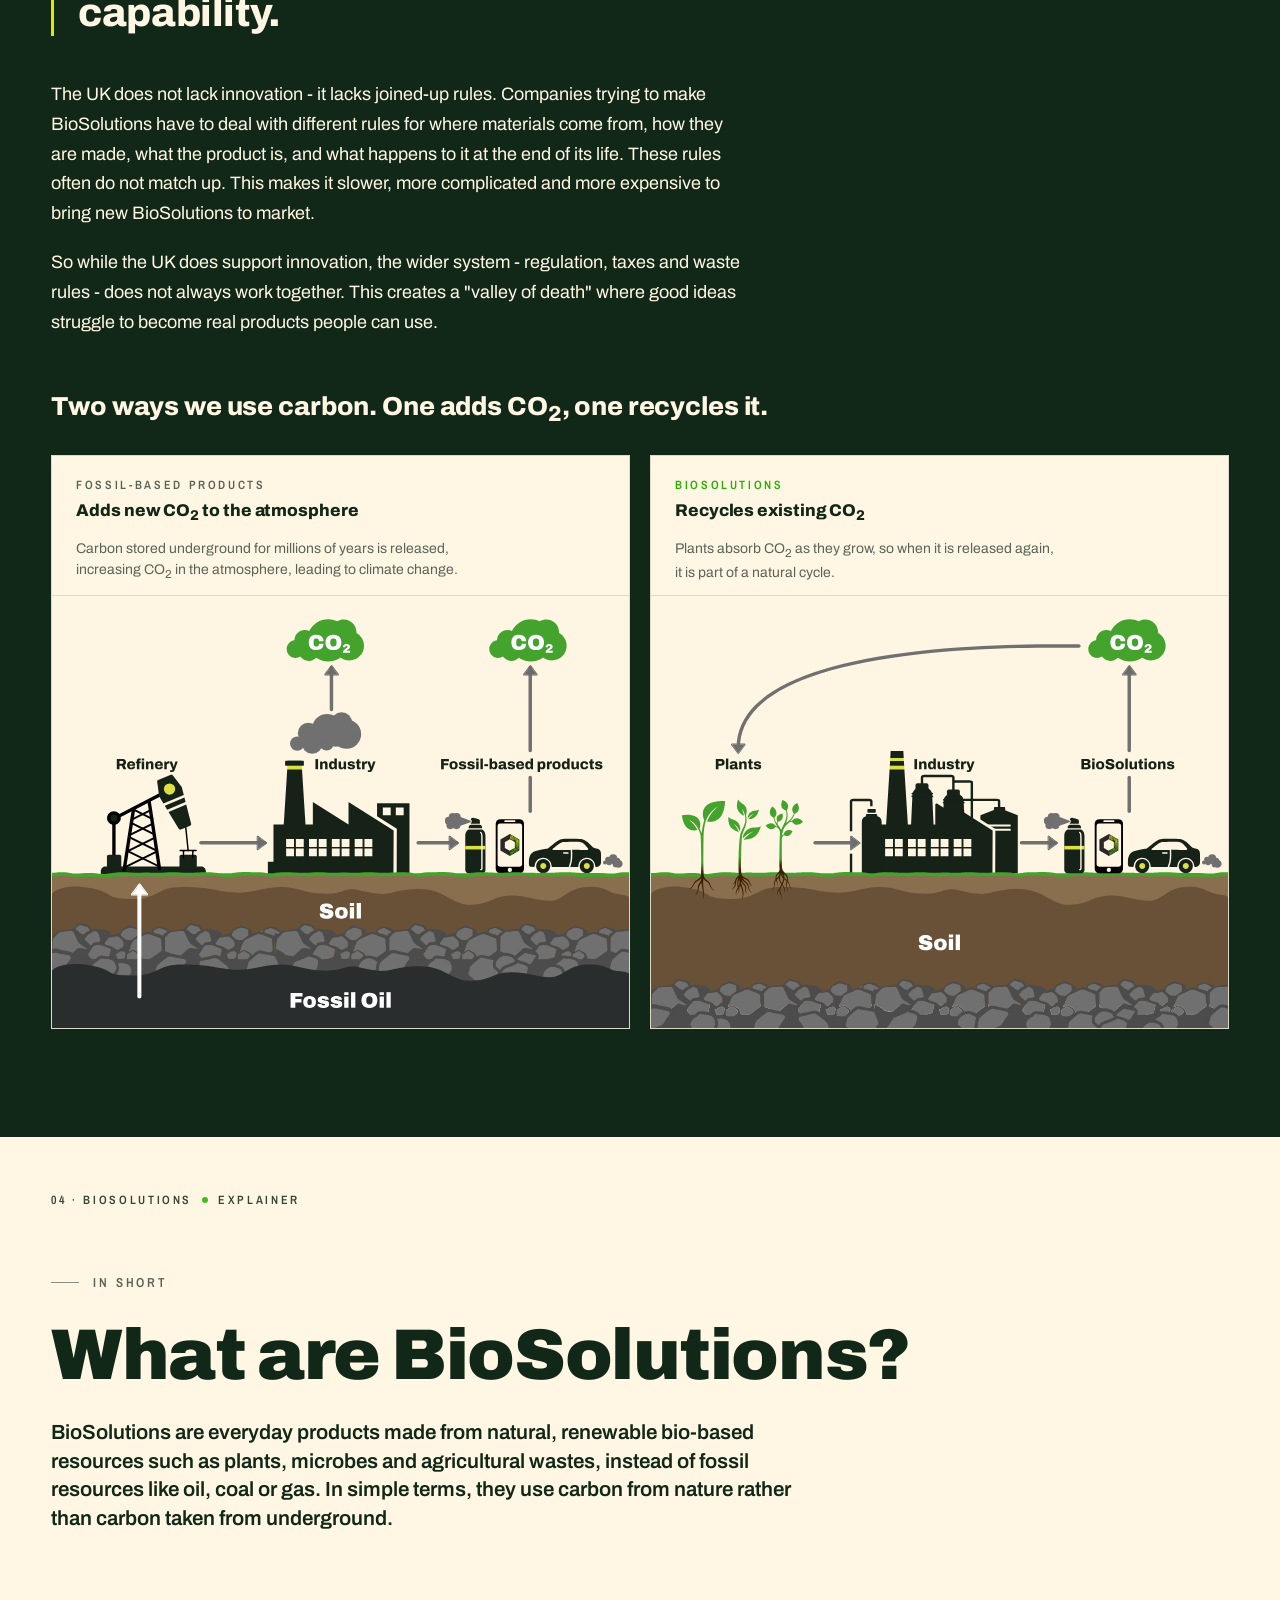
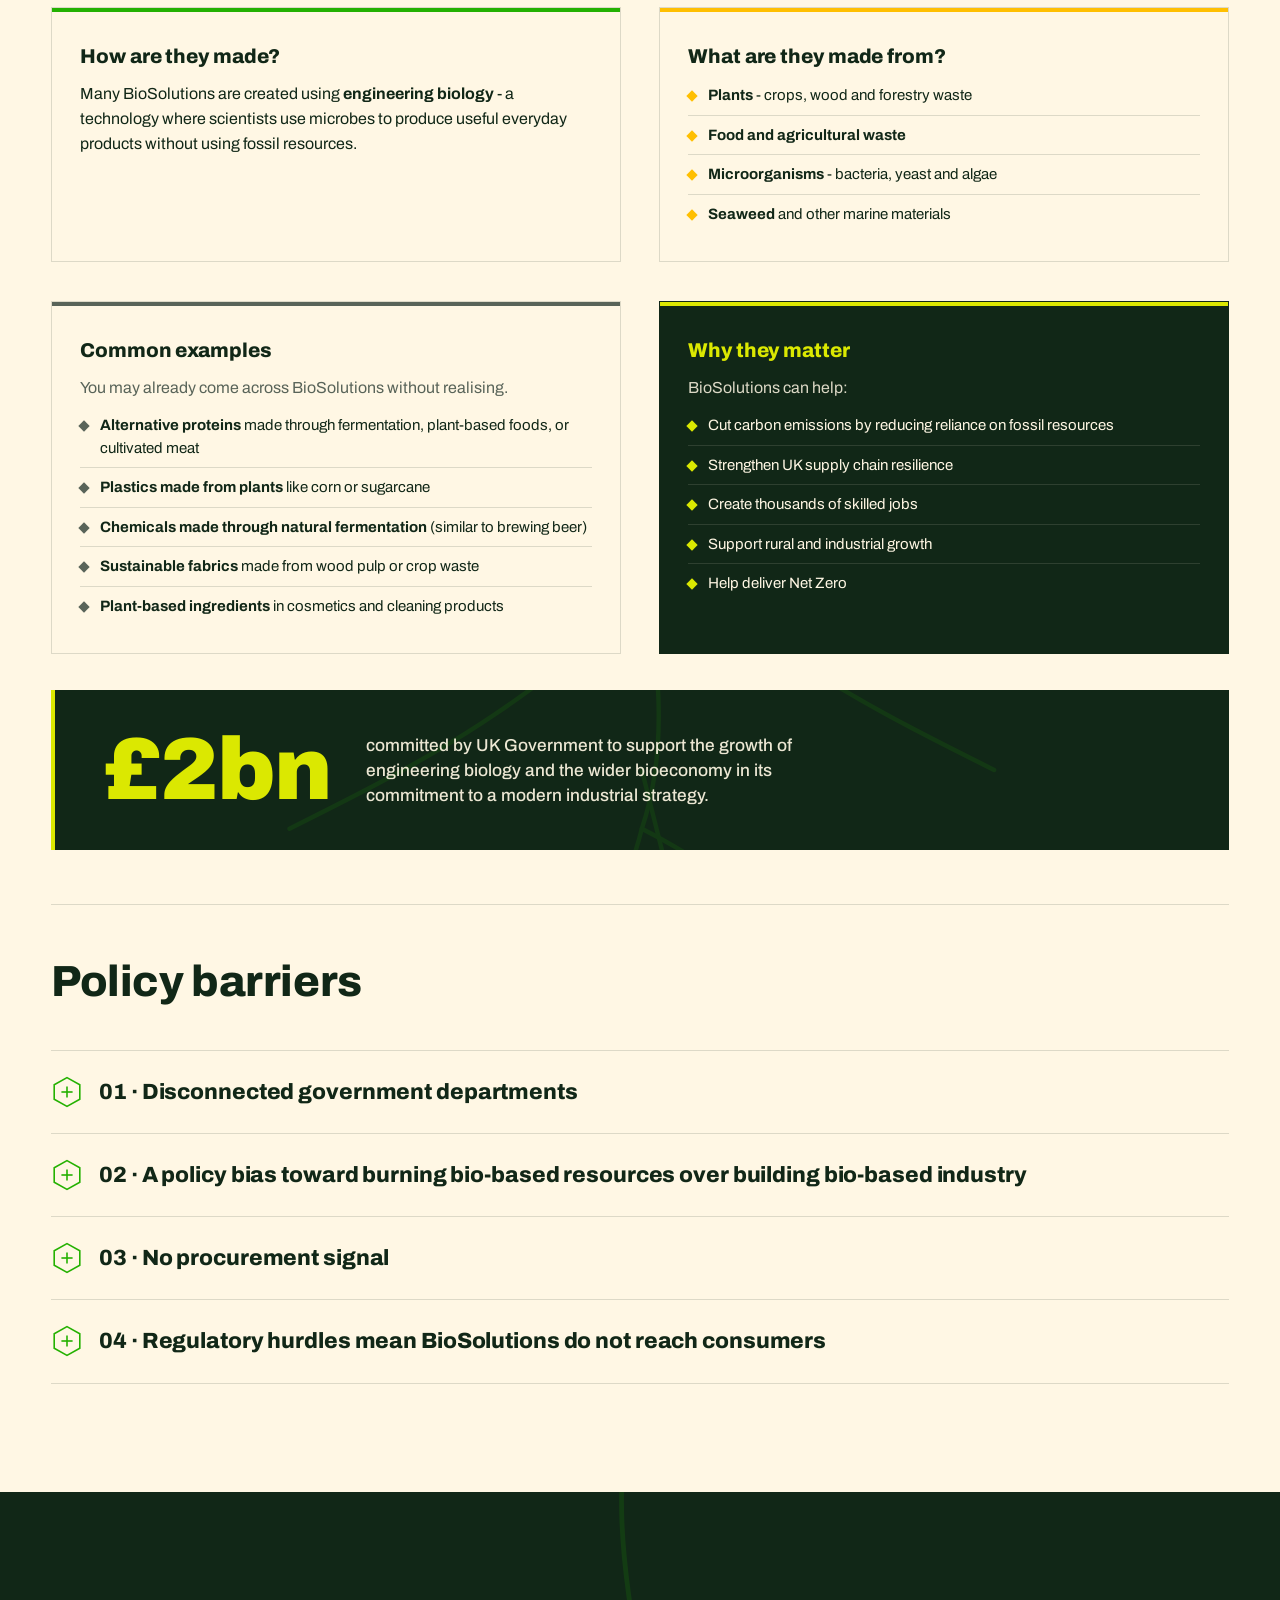
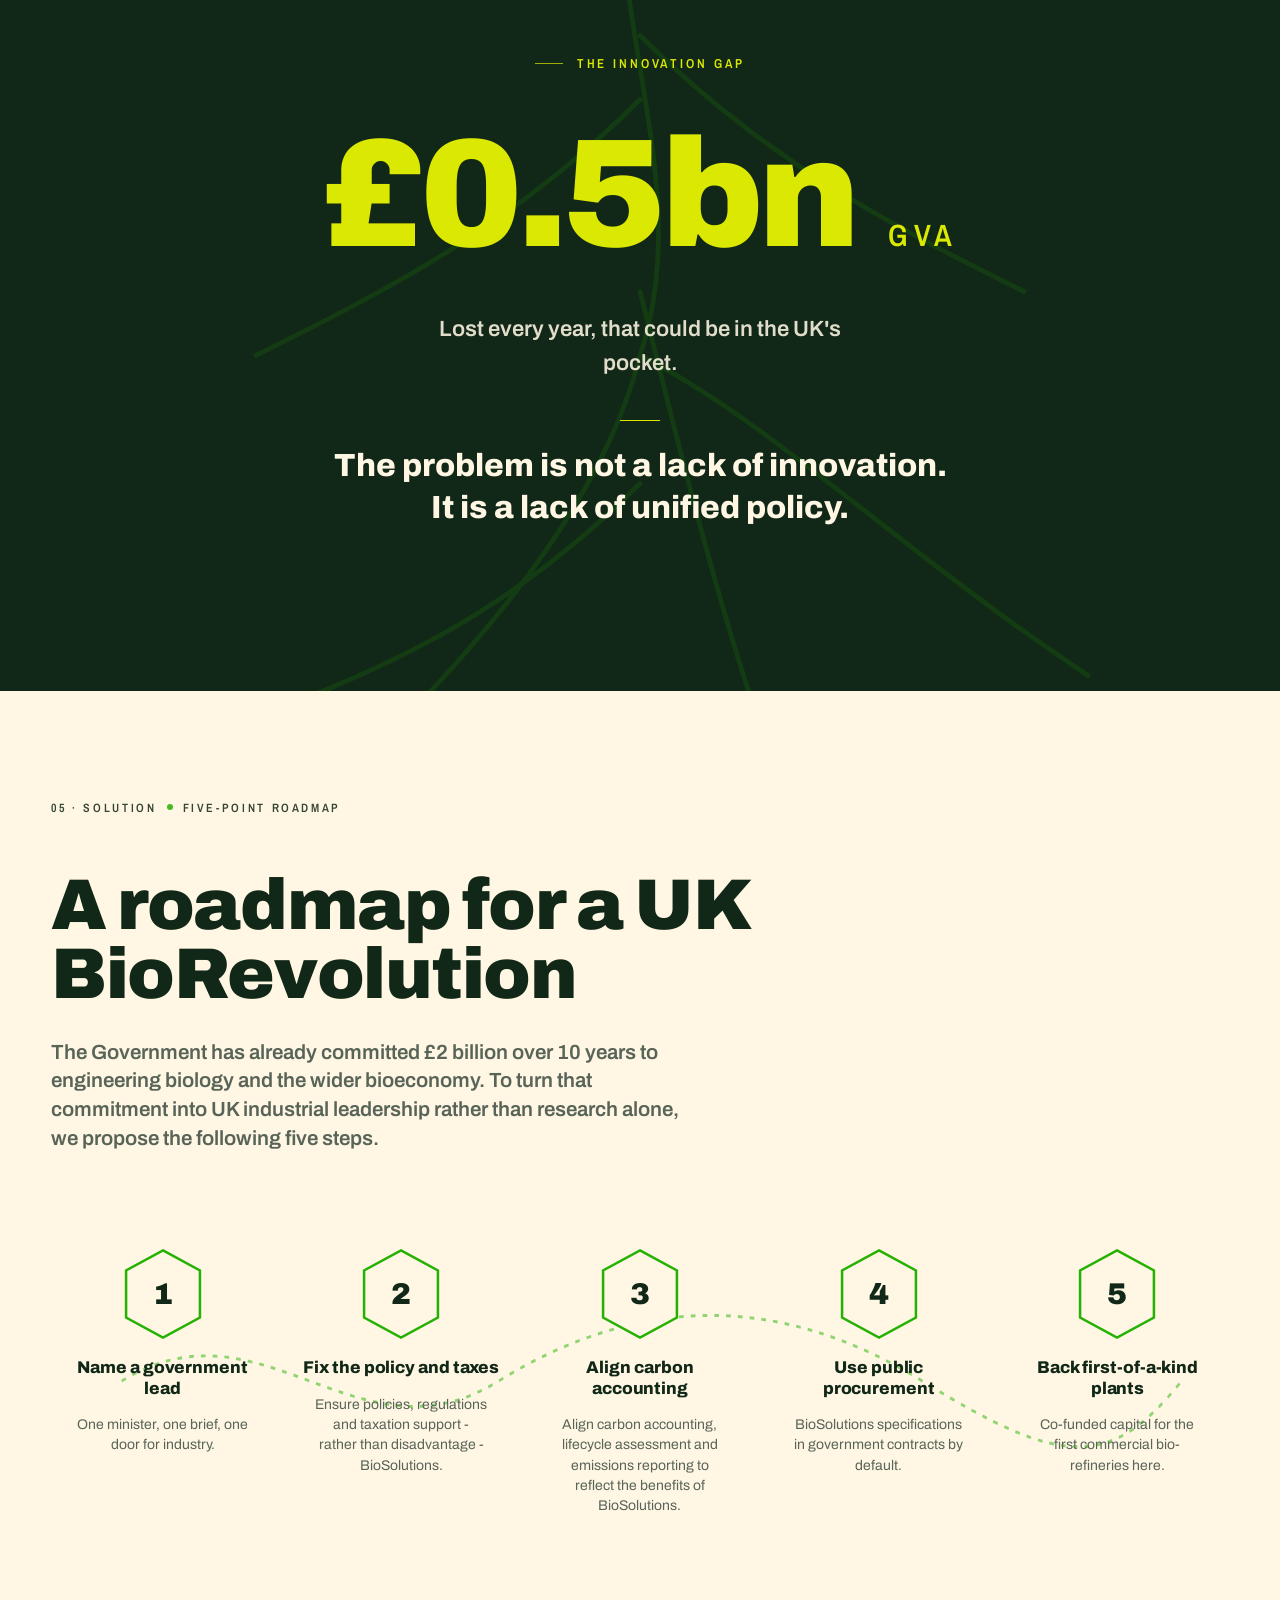
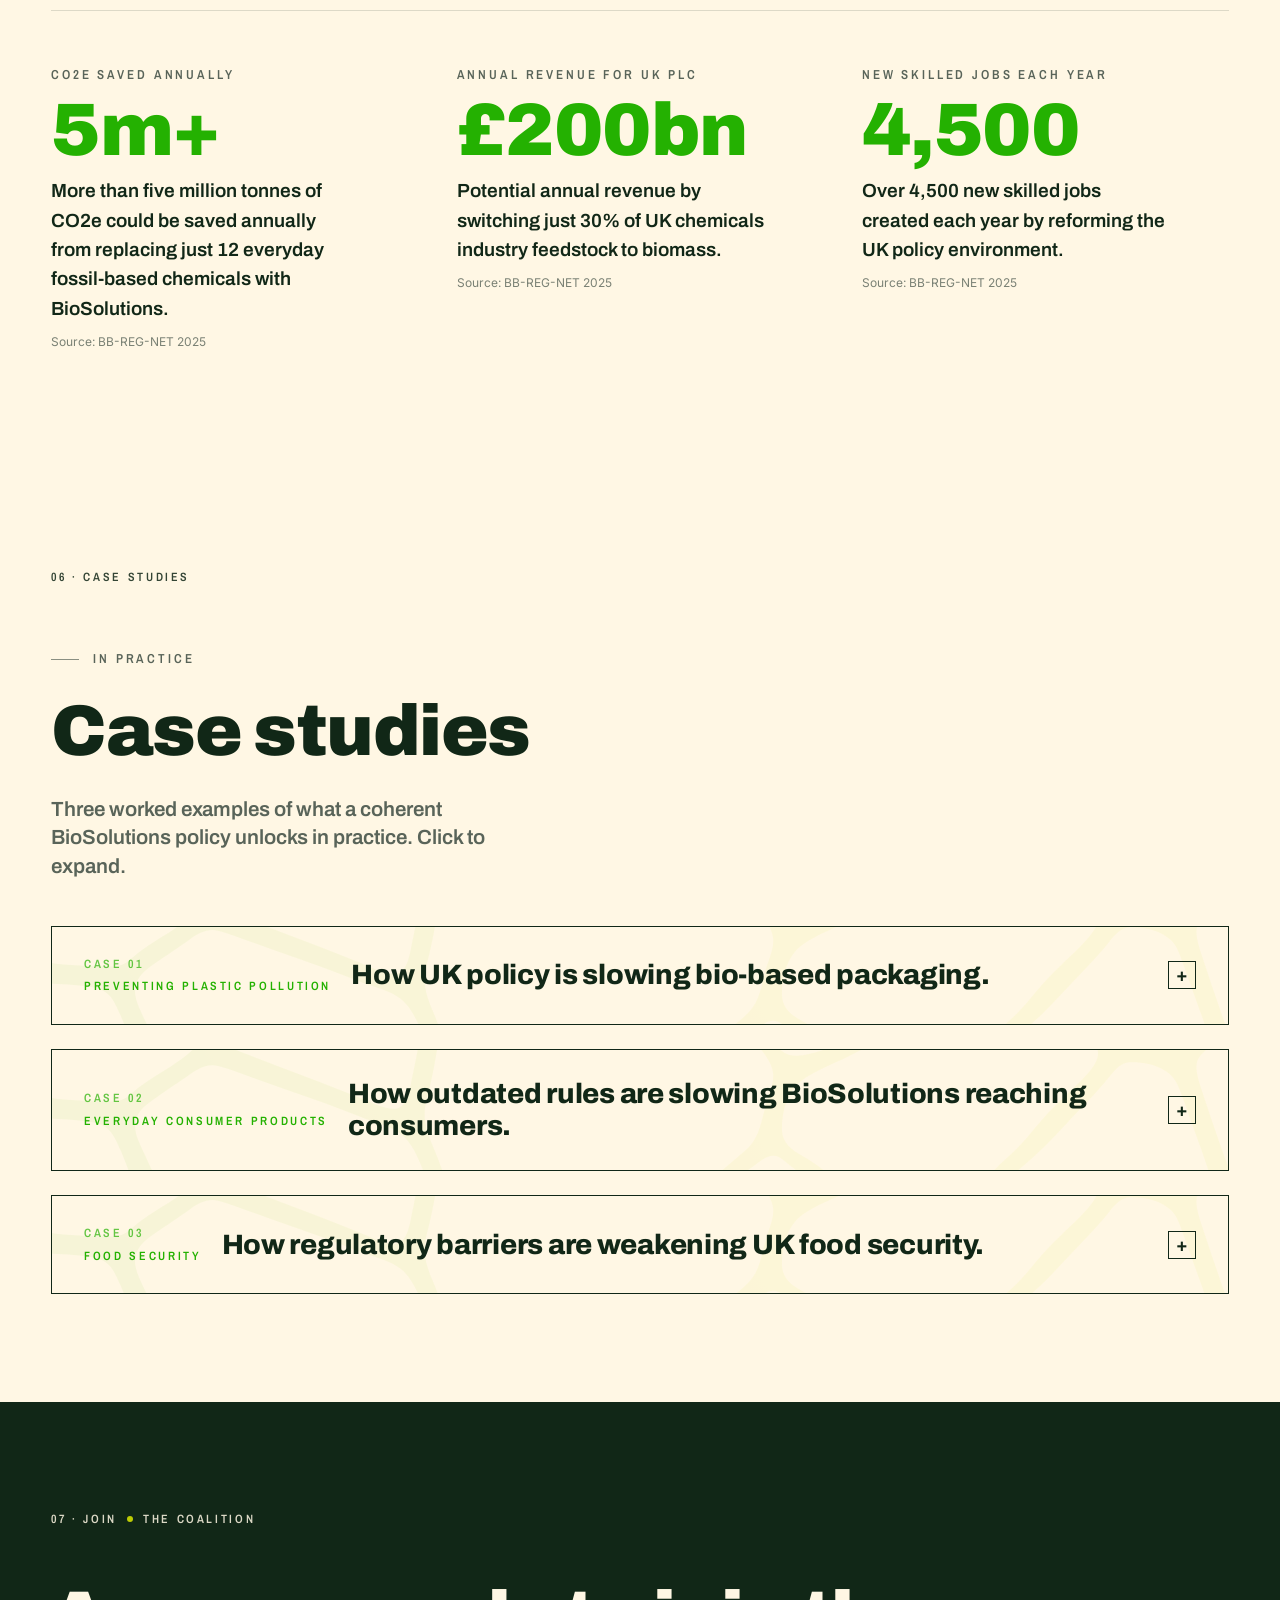
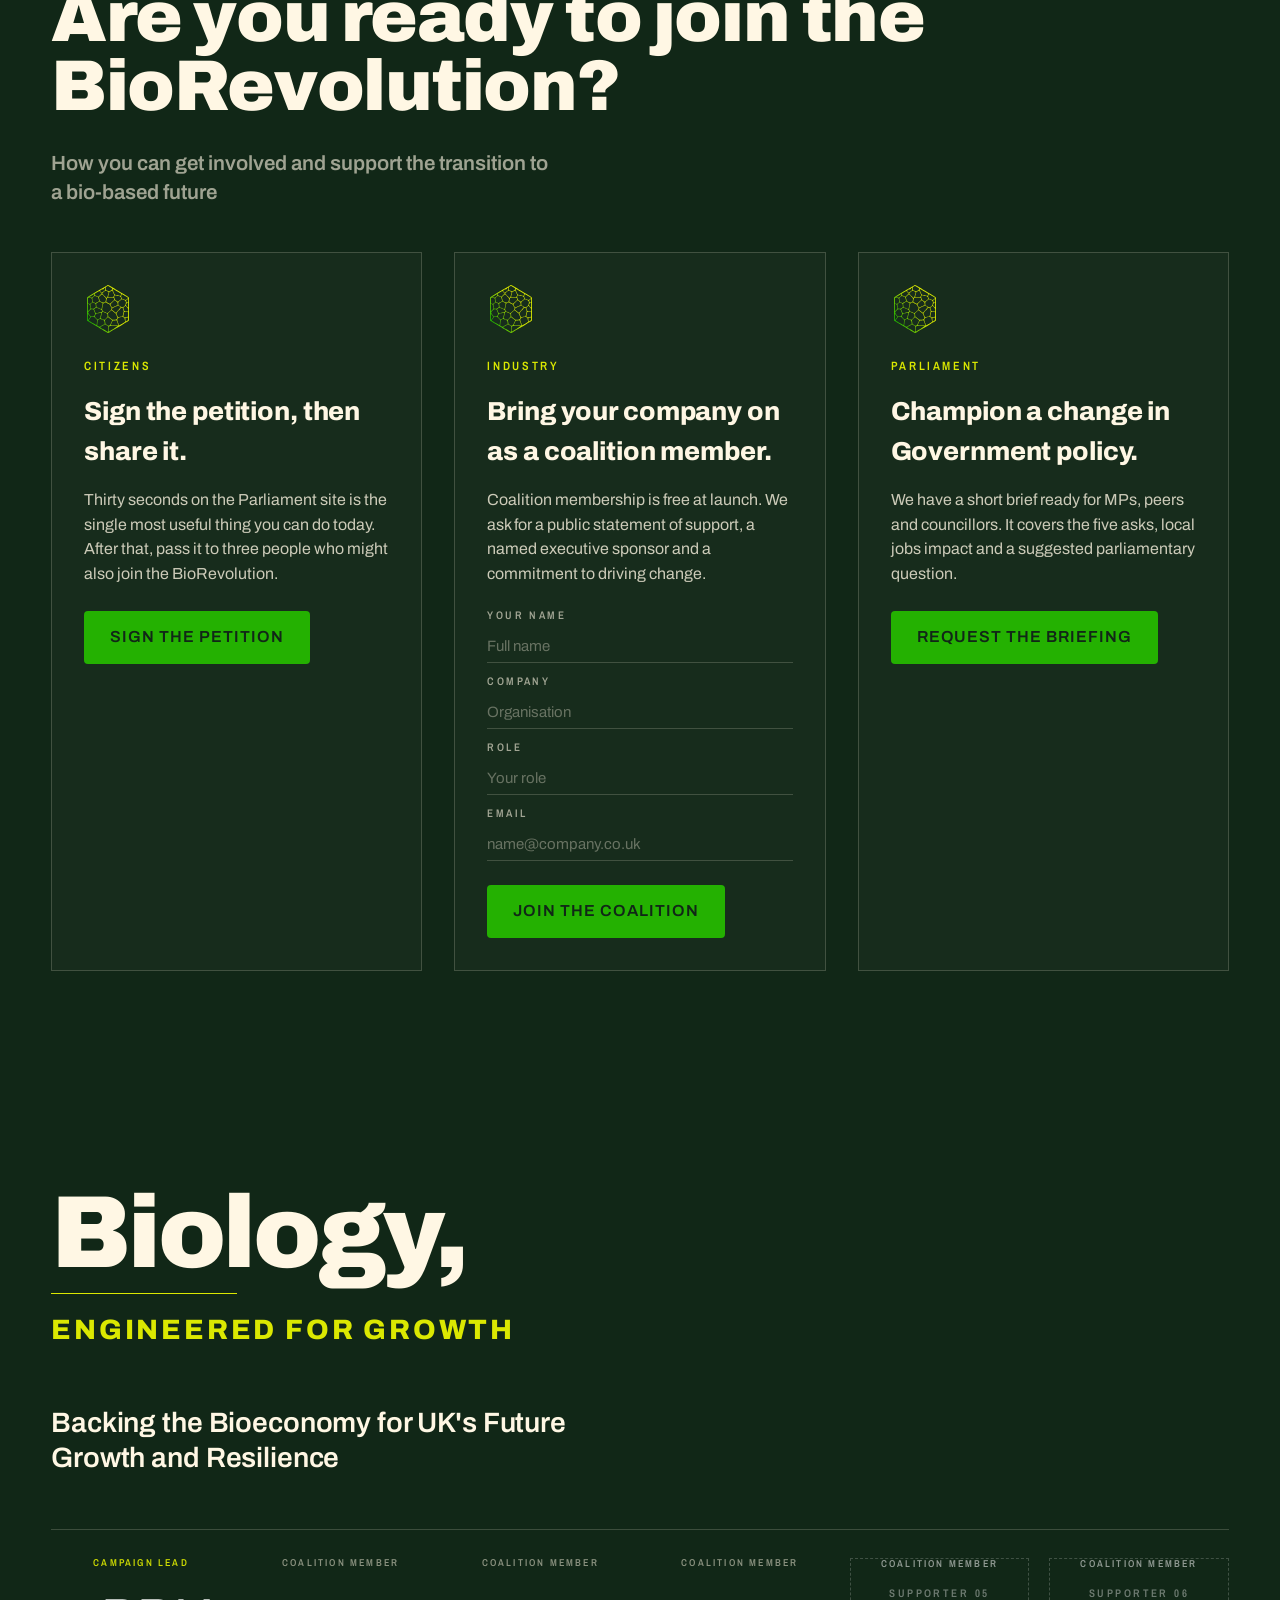
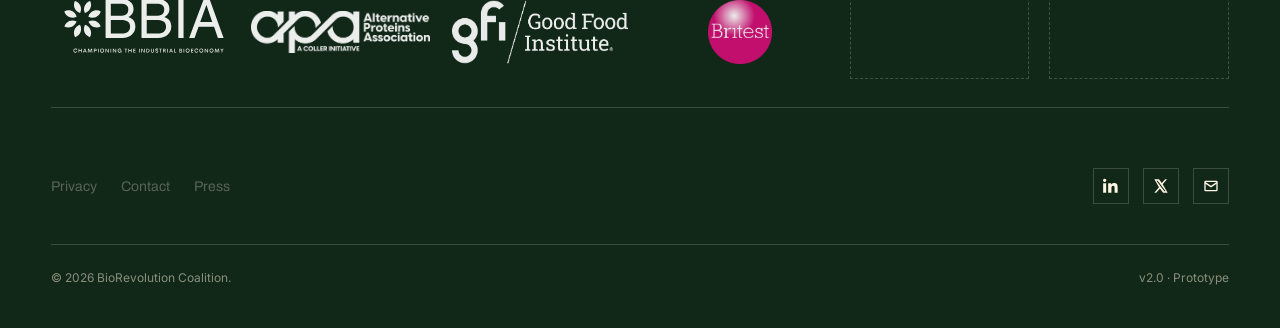
==== commit aba66dd6: "Add Britest as fourth coalition member Uses the colour-on-transparent PNG for now; a mono/white vari" ====
--- a/index.html
+++ b/index.html
@@ -664,7 +664,10 @@
         <span class="role-label">Coalition member</span>
         <img src="Images/logos/GFI-white-logo2.png" alt="GFI - The Good Food Institute" />
       </div>
-      <div class="logo-slot"><span class="role-label">Coalition member</span>Supporter 04</div>
+      <div class="logo-slot has-logo-white">
+        <span class="role-label">Coalition member</span>
+        <img src="Images/logos/Britest%20logo%201410%20x%201410%20trans%20background.png" alt="Britest" />
+      </div>
       <div class="logo-slot"><span class="role-label">Coalition member</span>Supporter 05</div>
       <div class="logo-slot"><span class="role-label">Coalition member</span>Supporter 06</div>
     </div>
